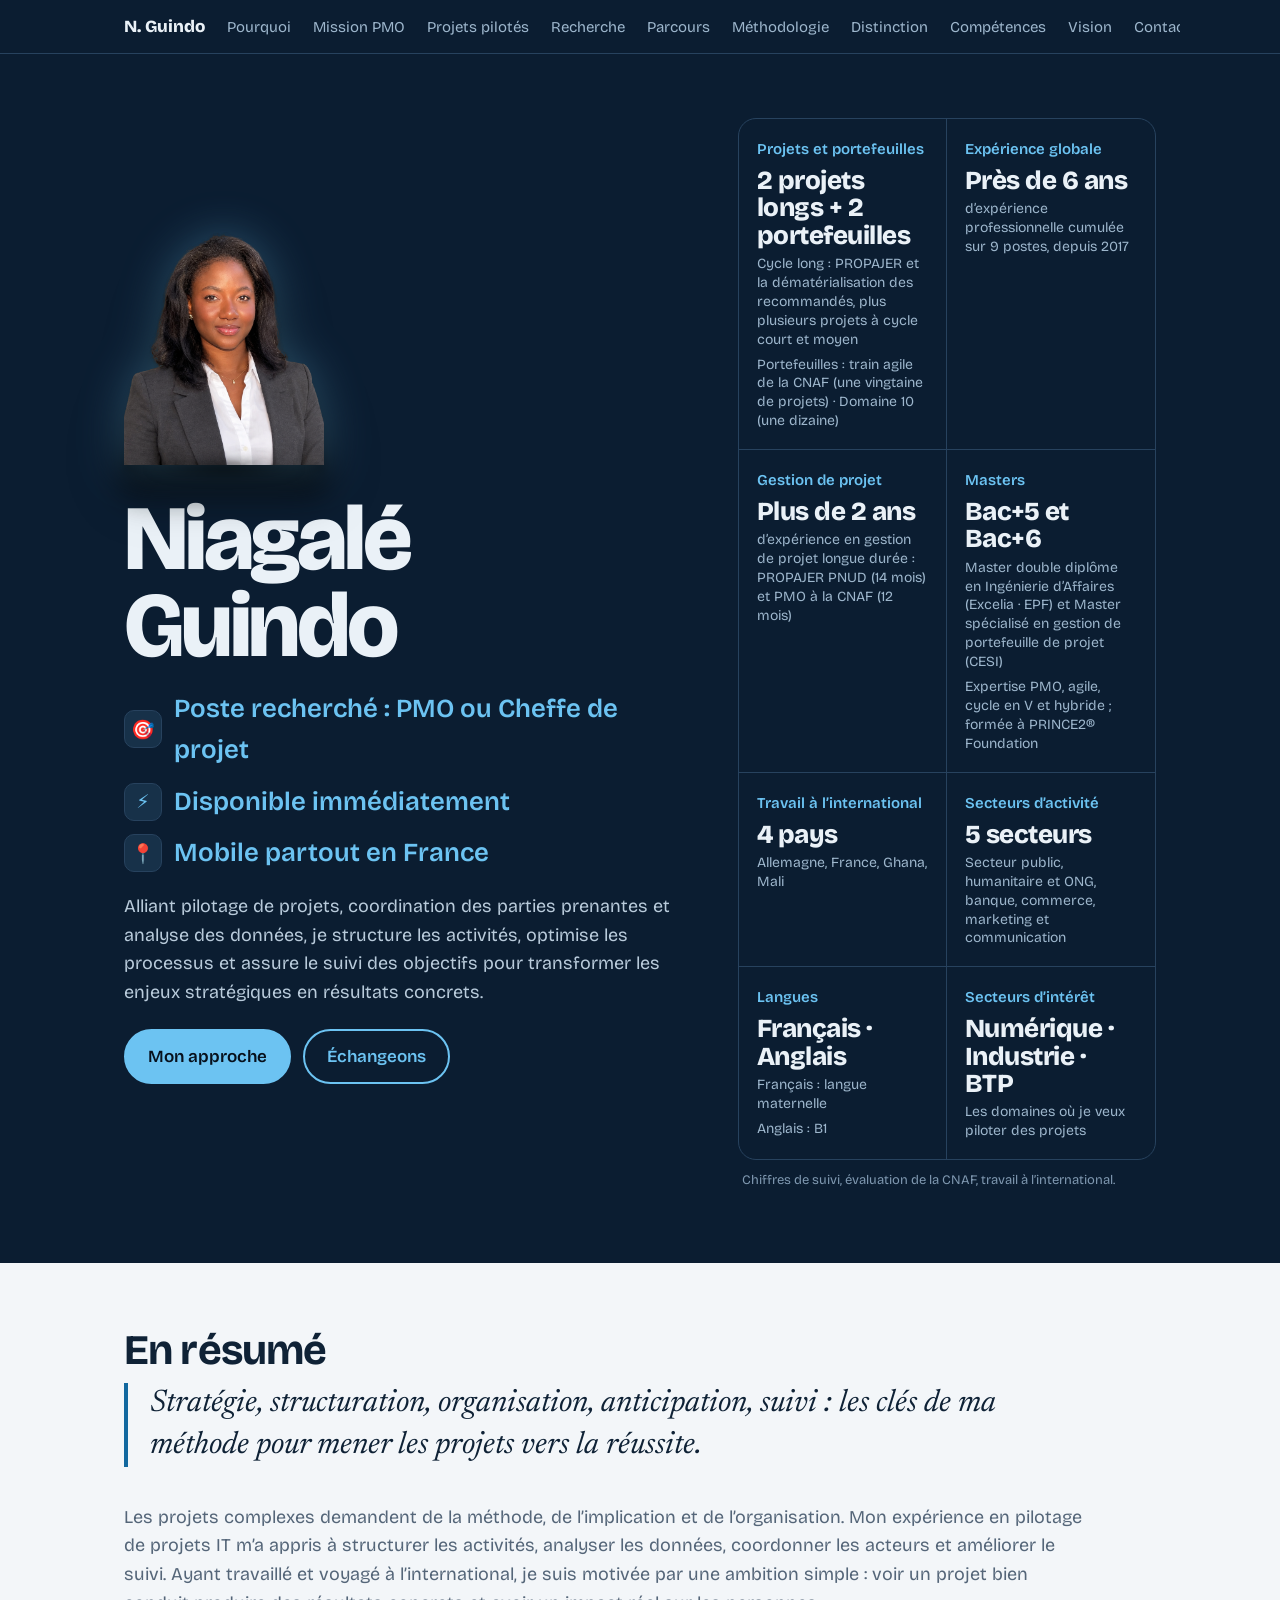
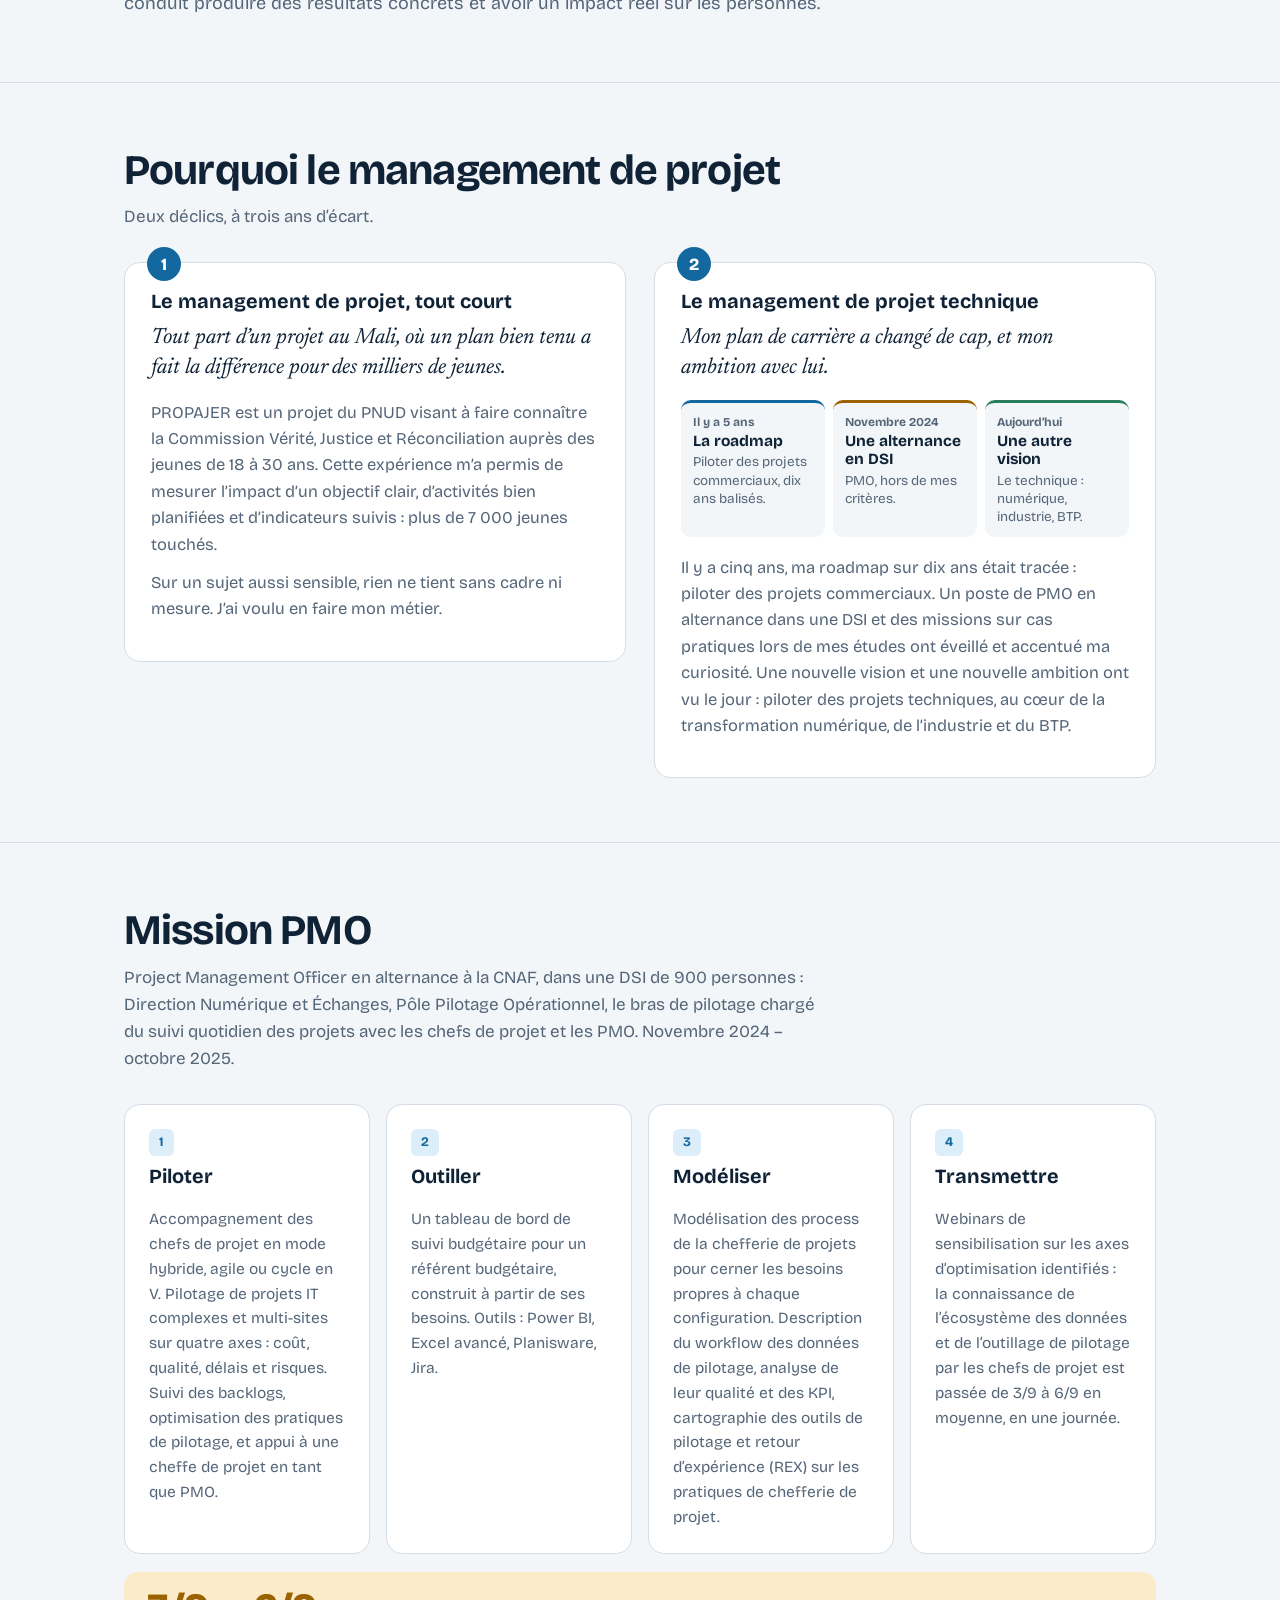
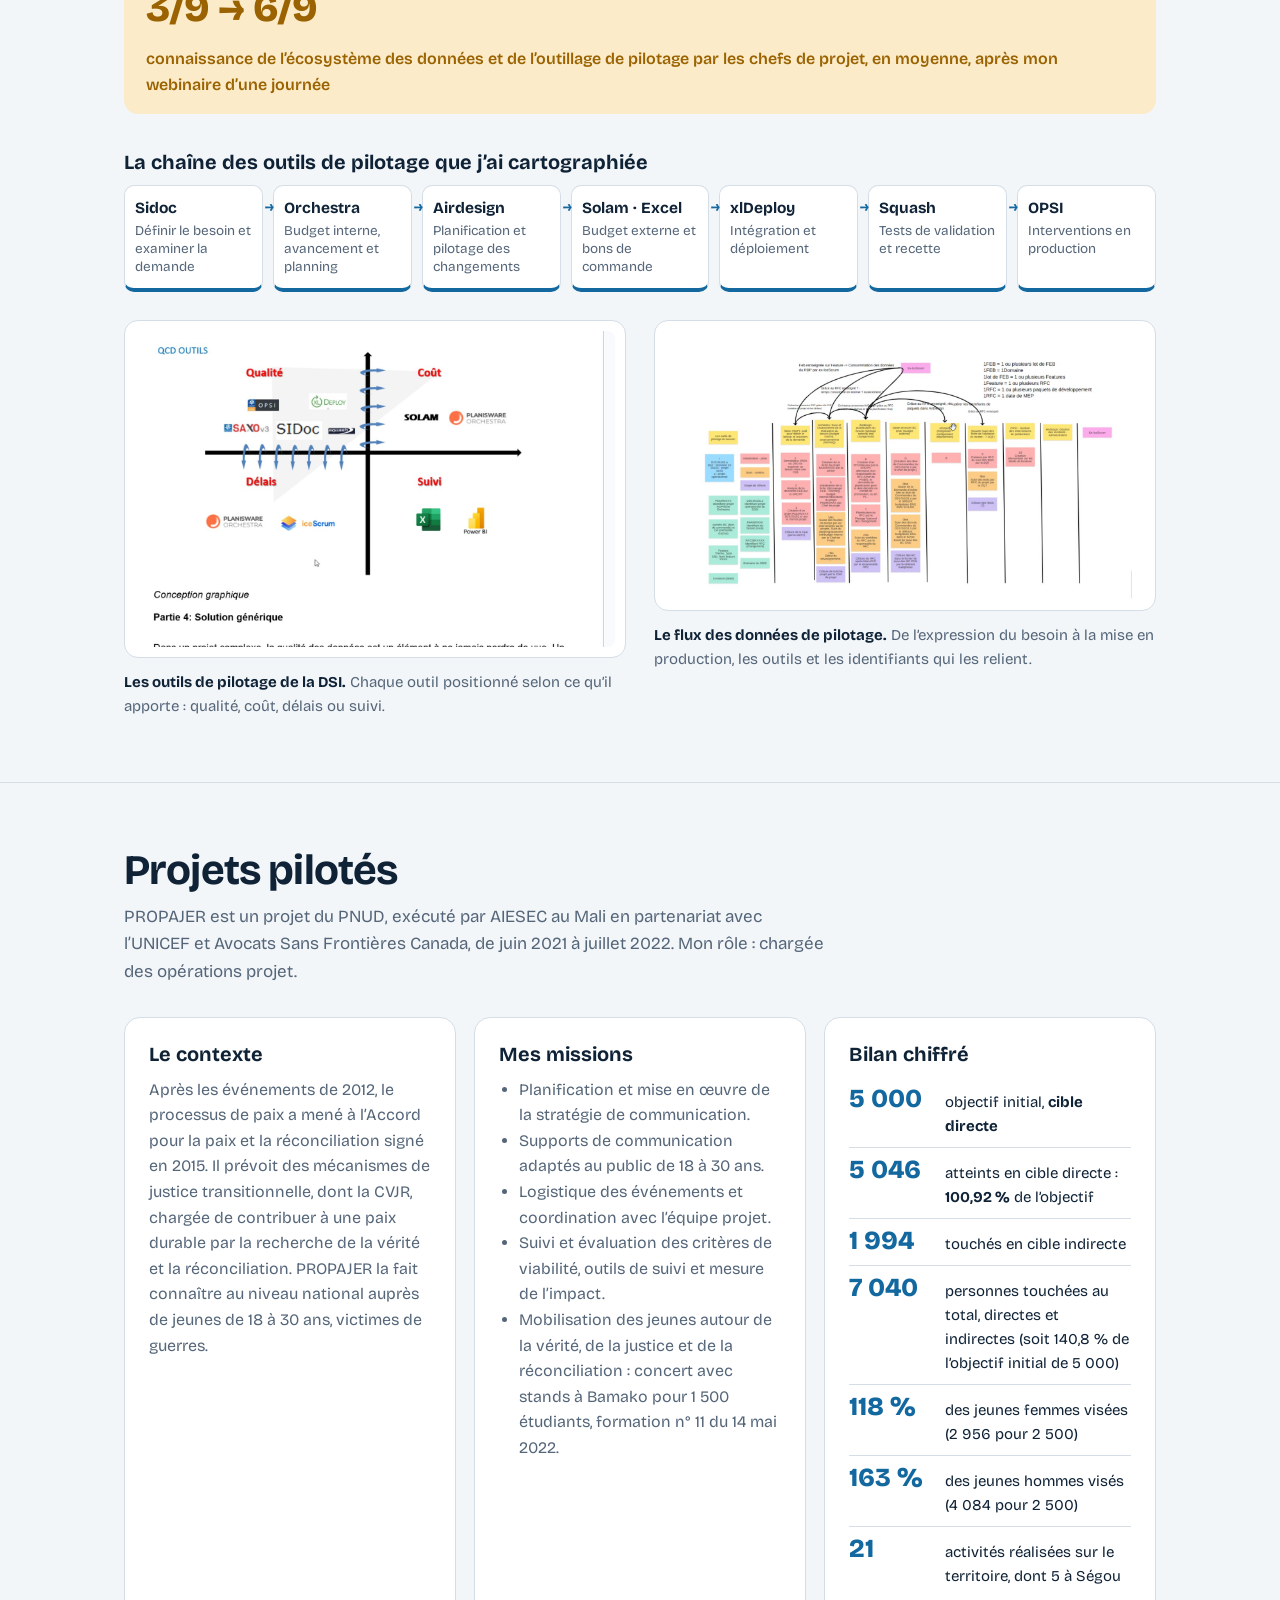
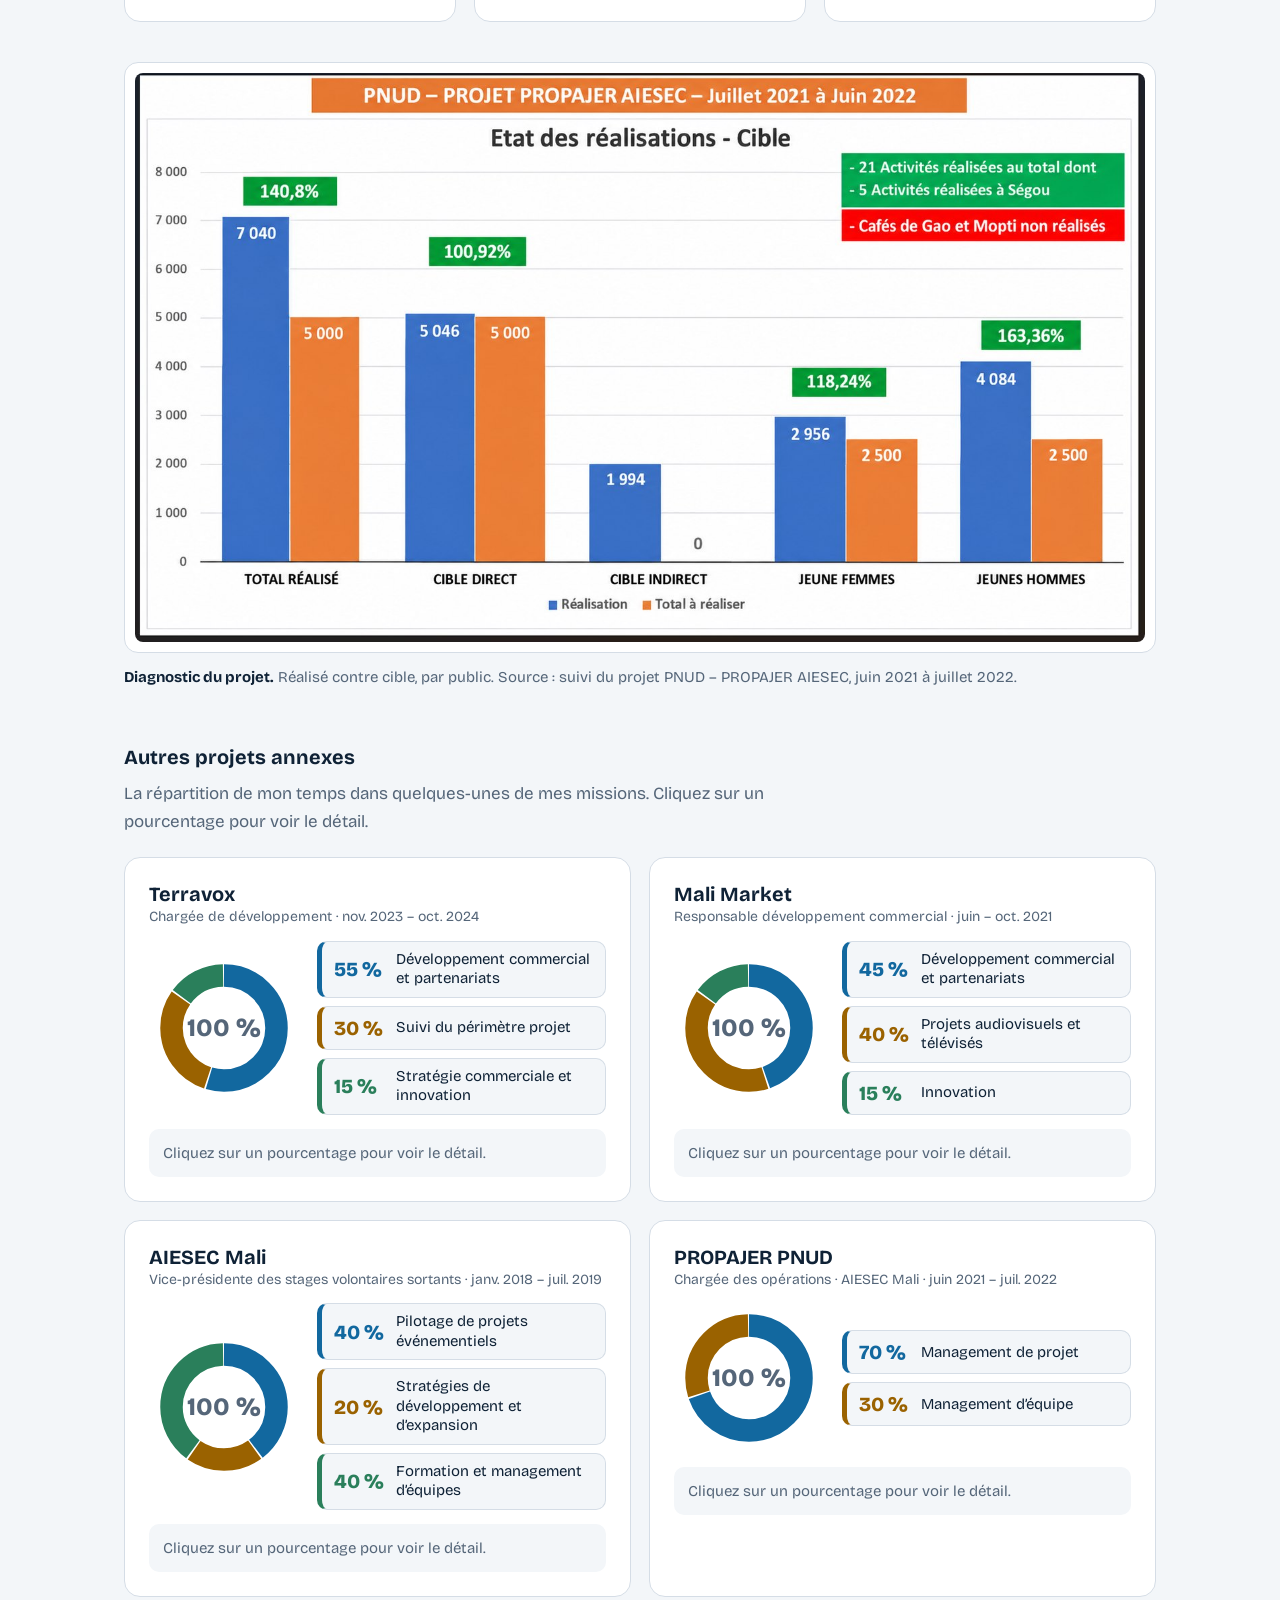
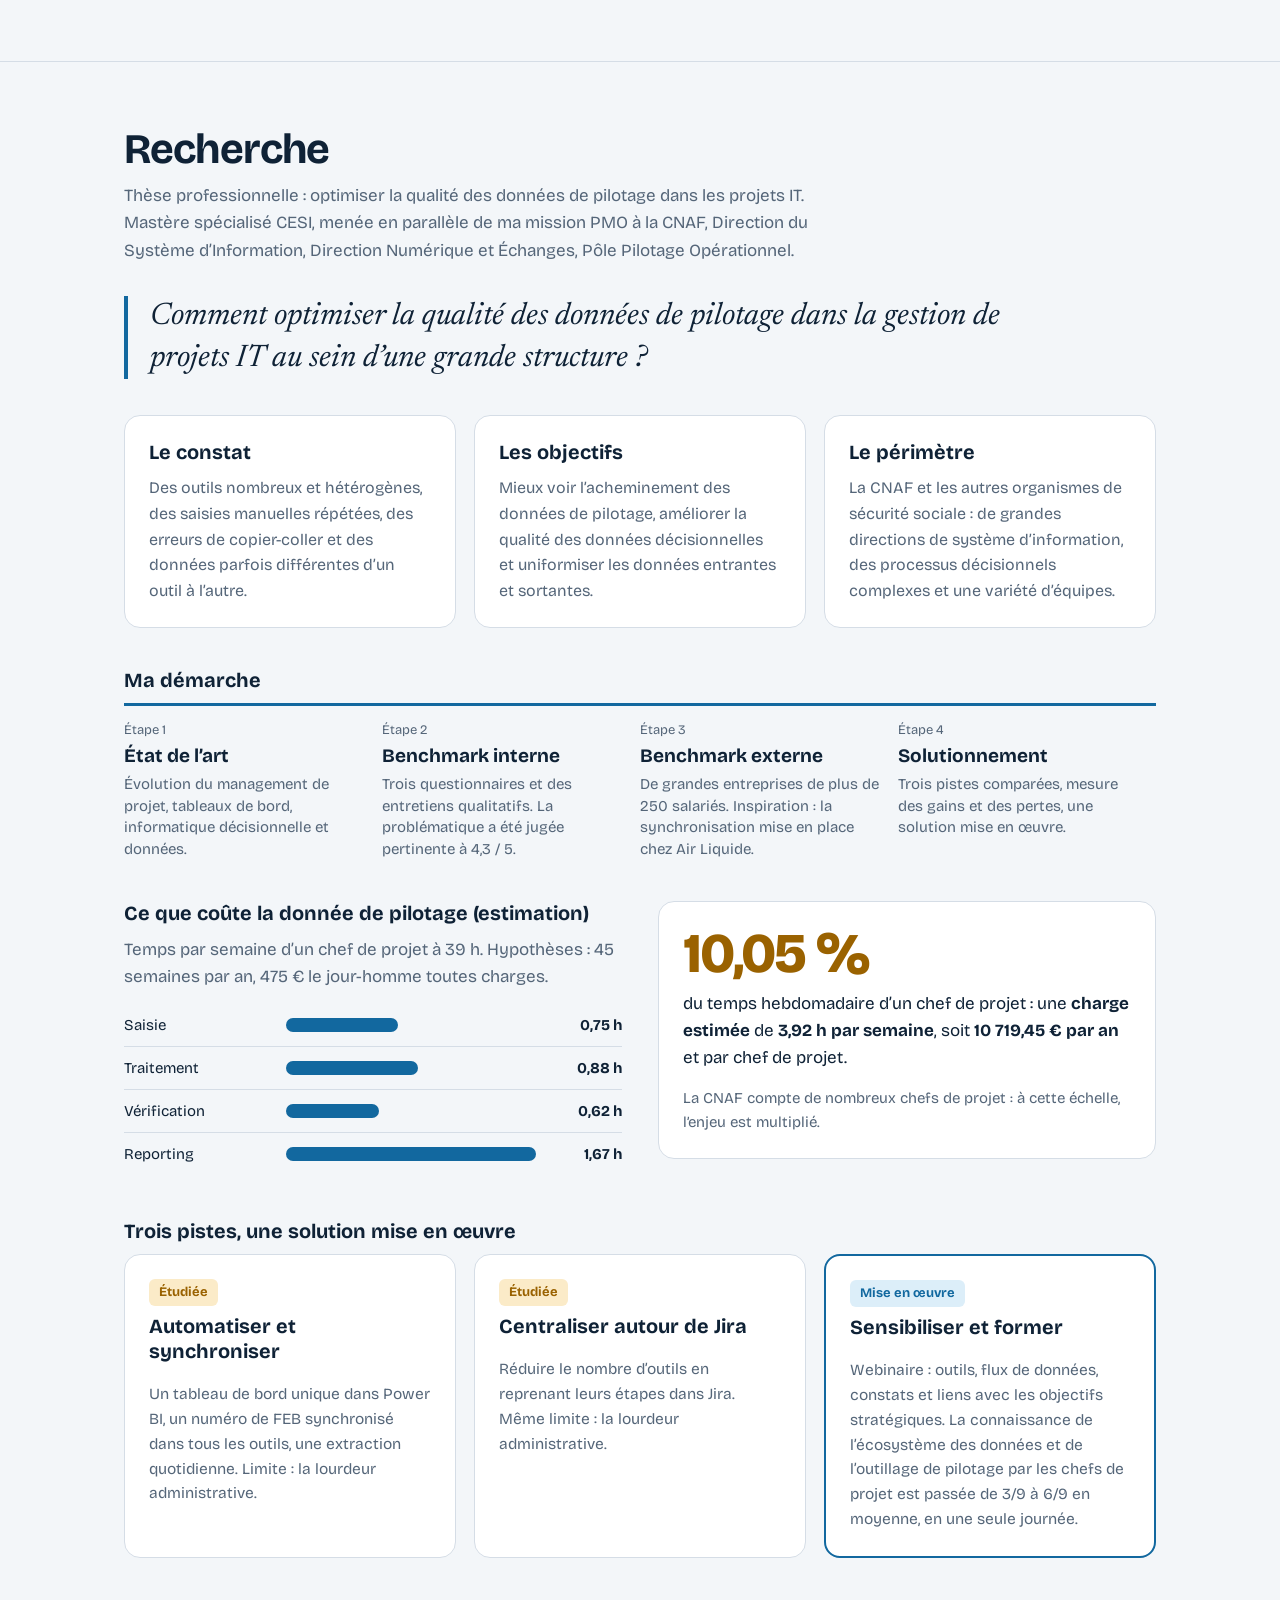
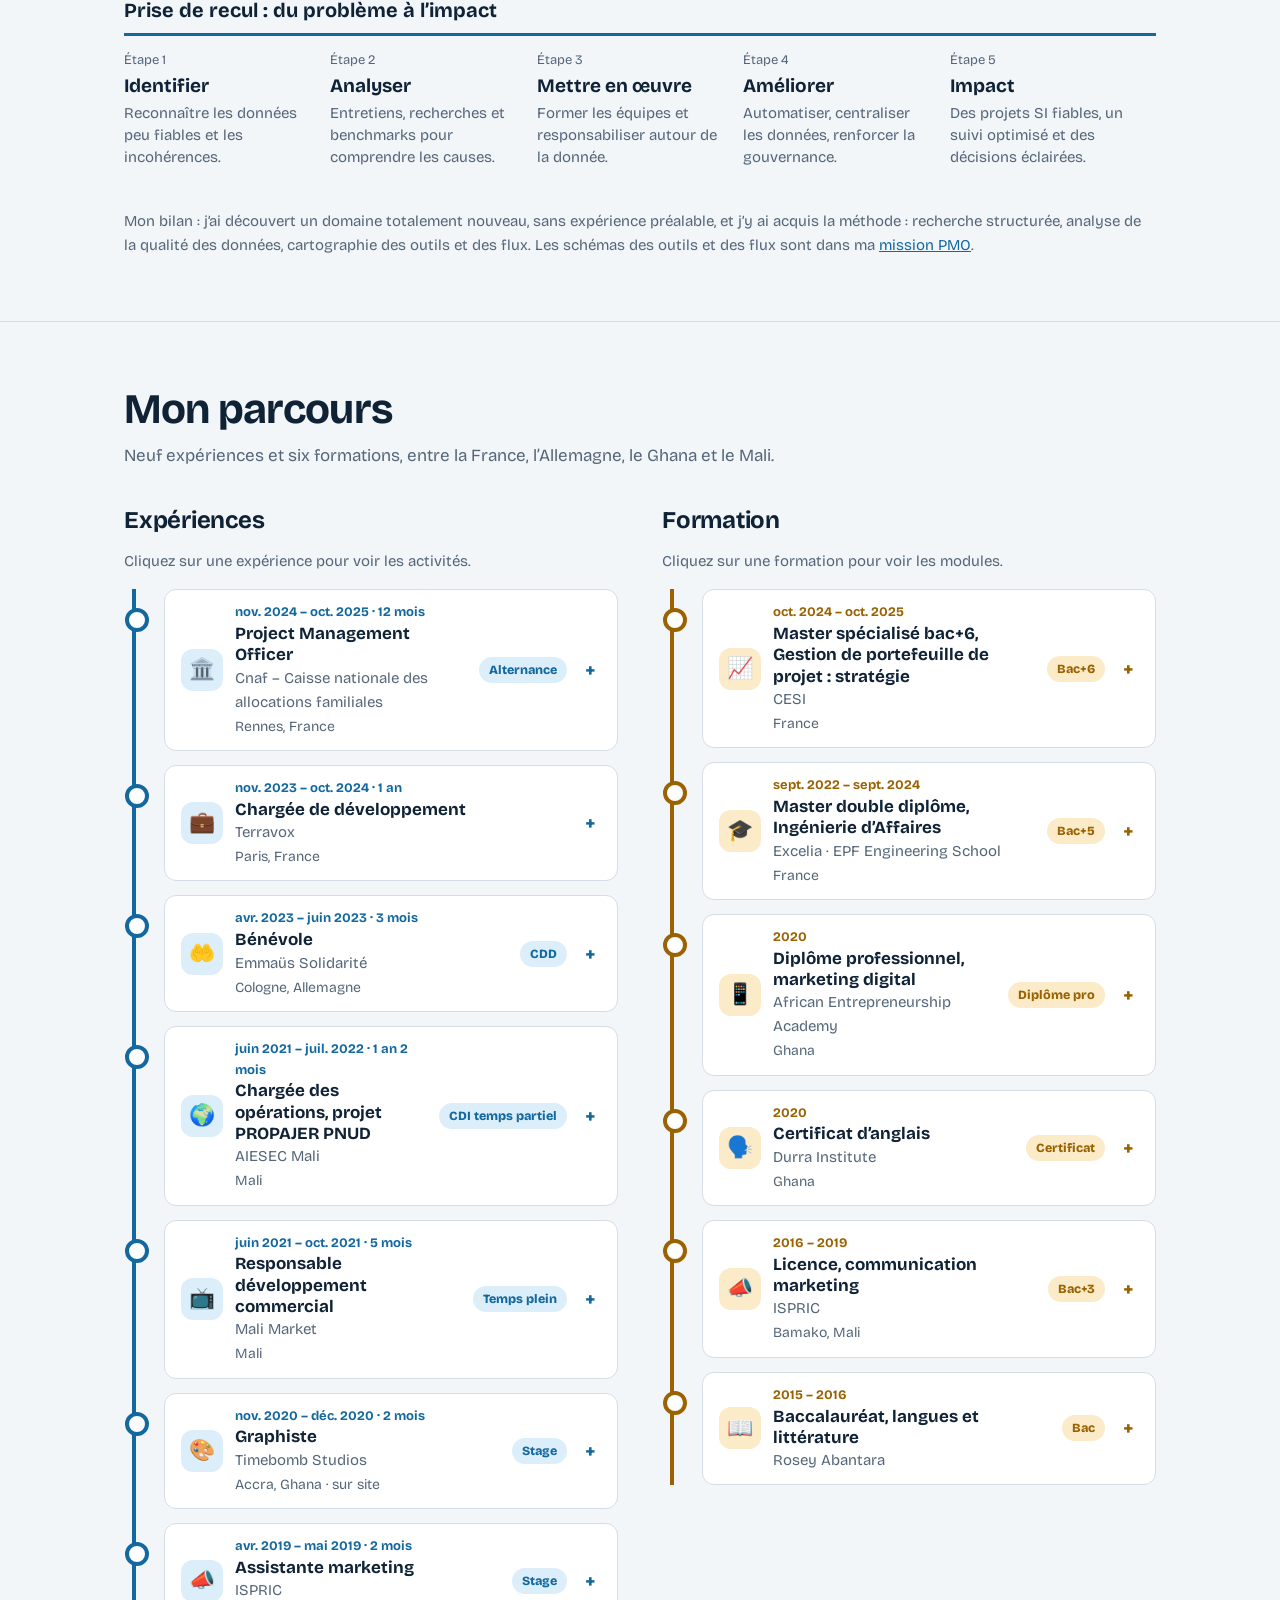
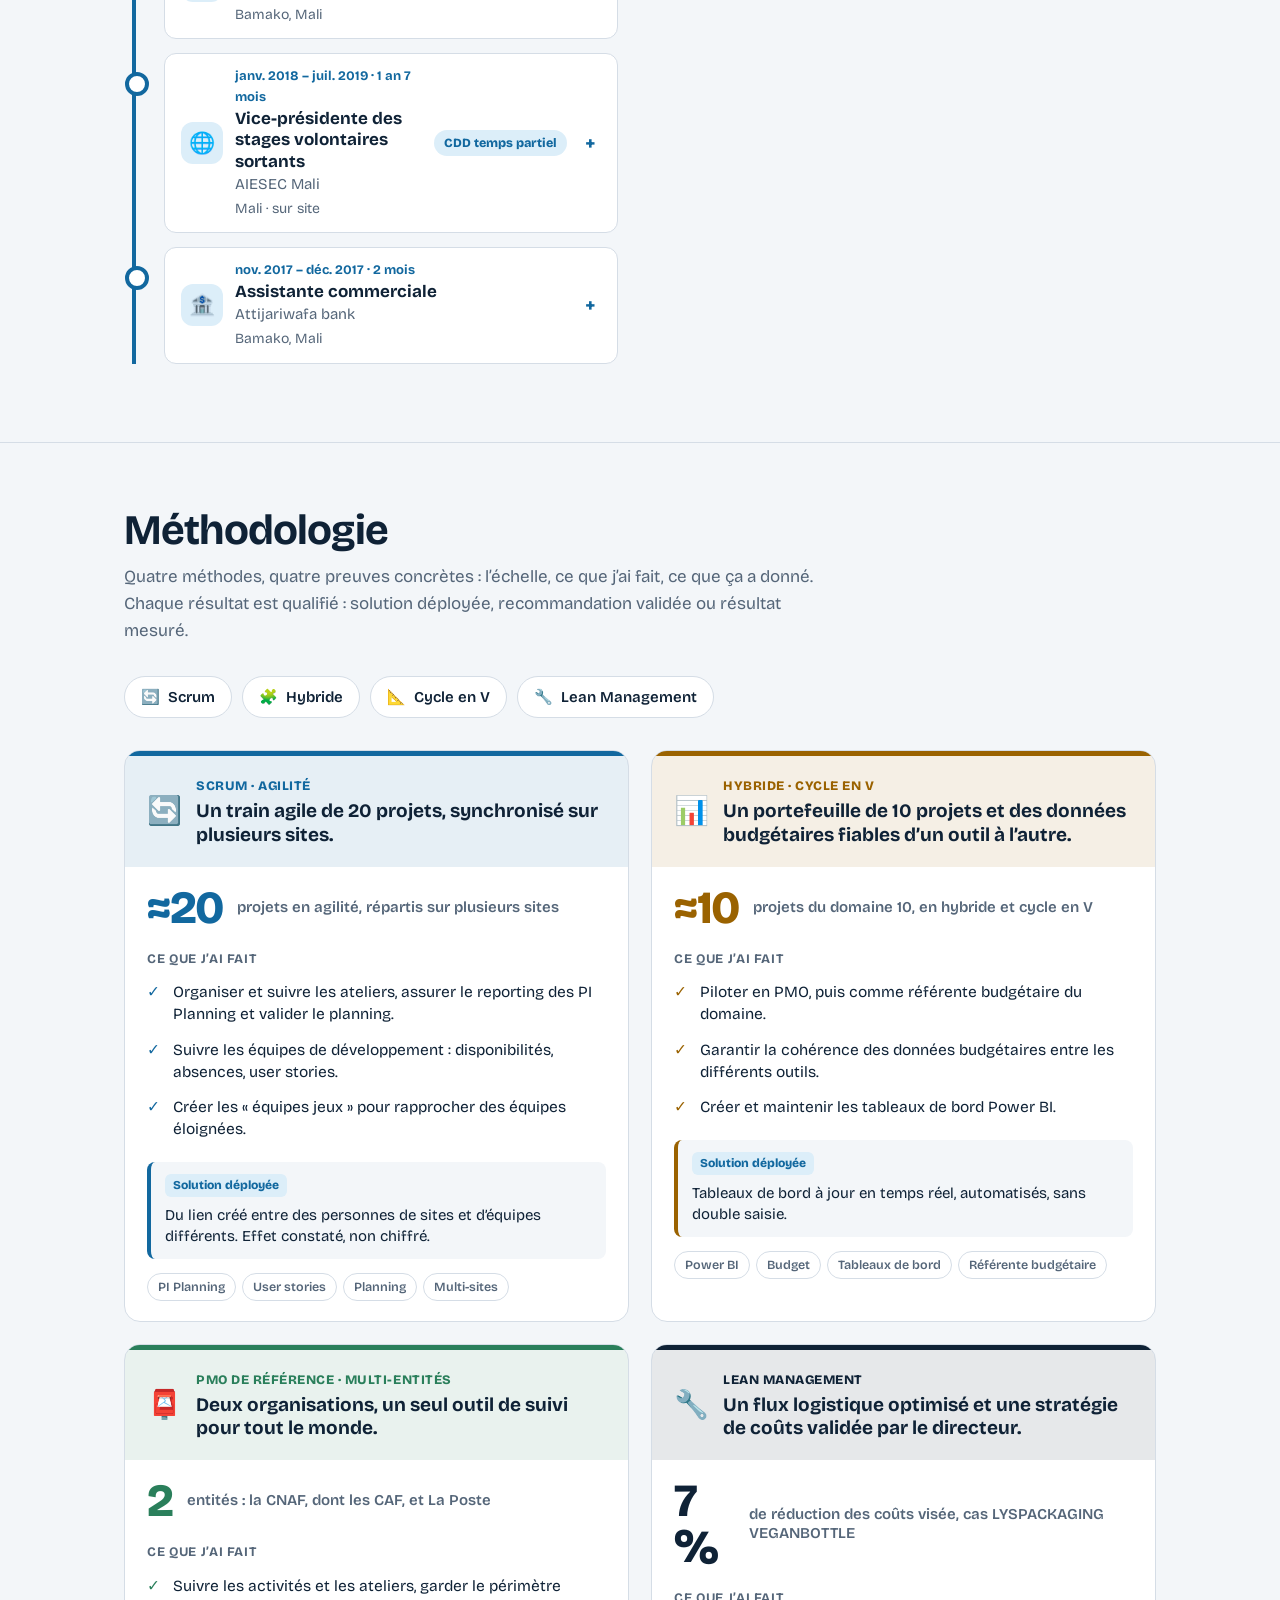
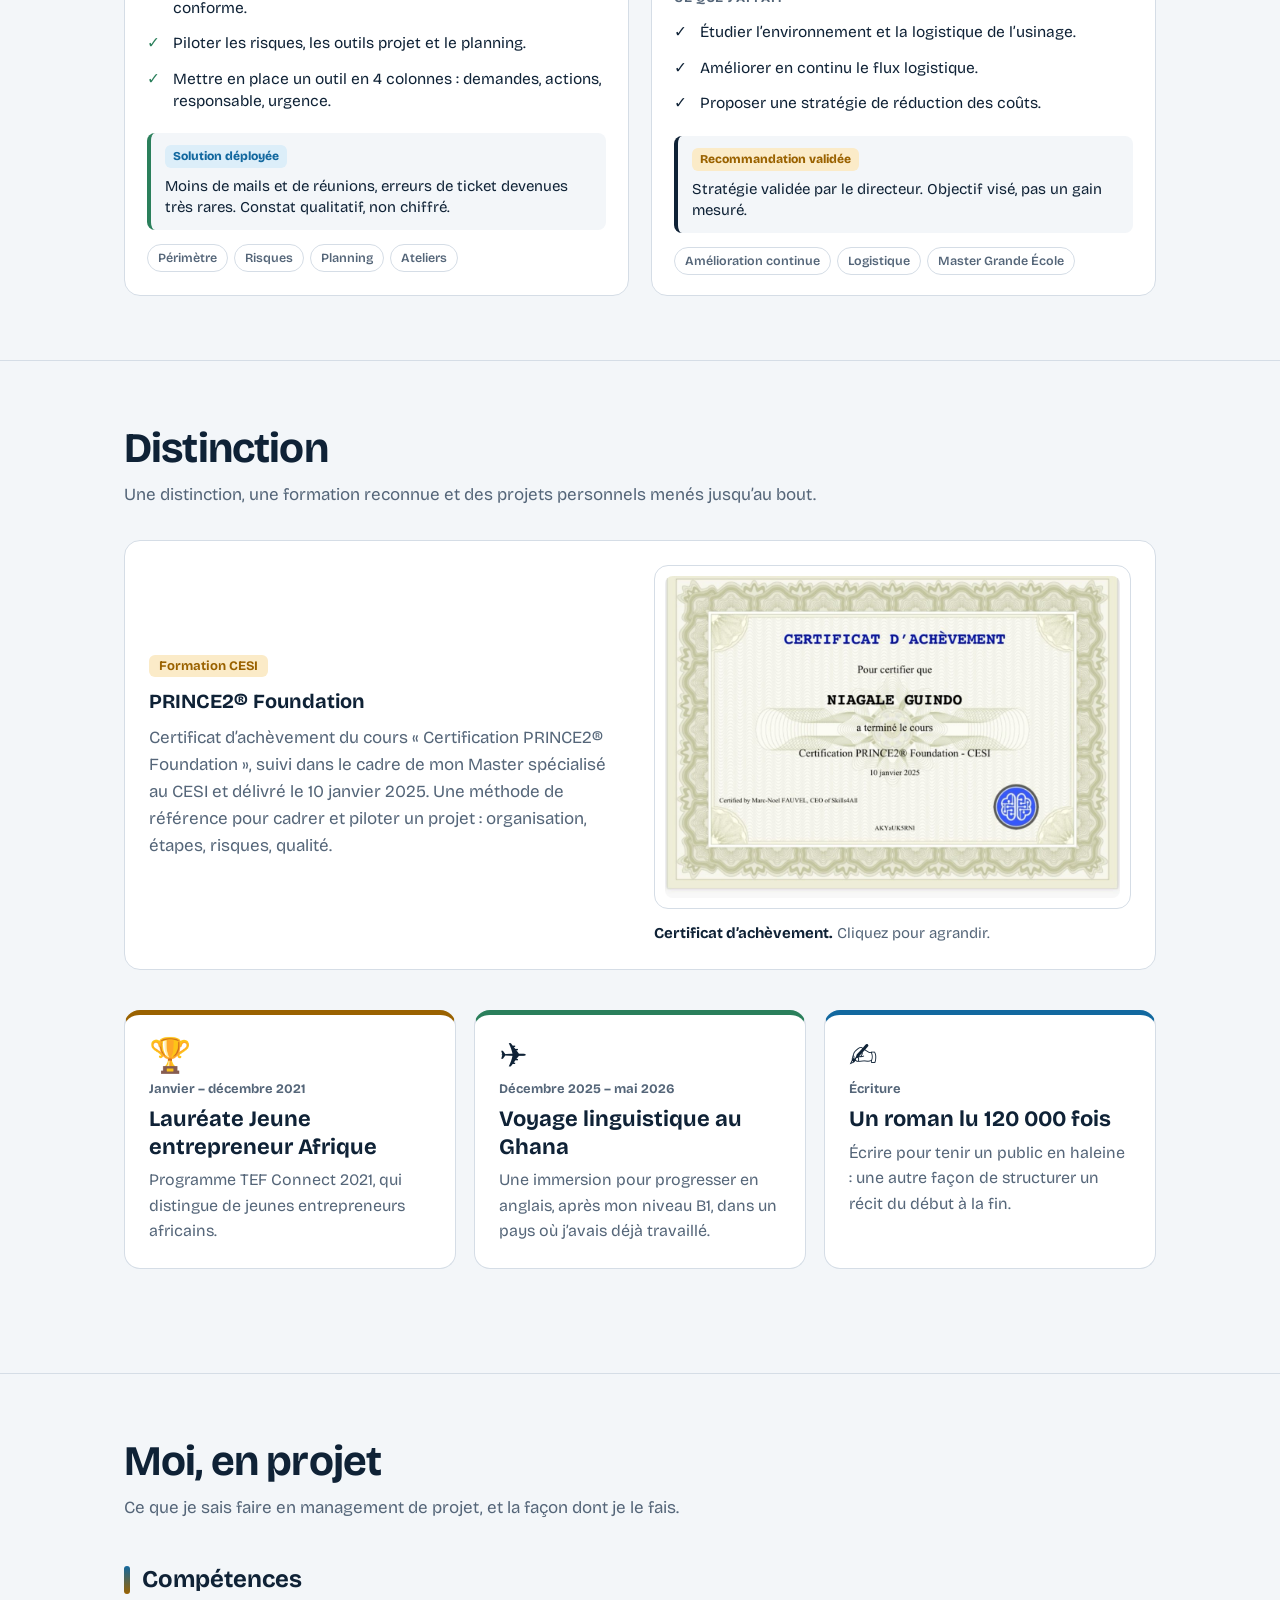
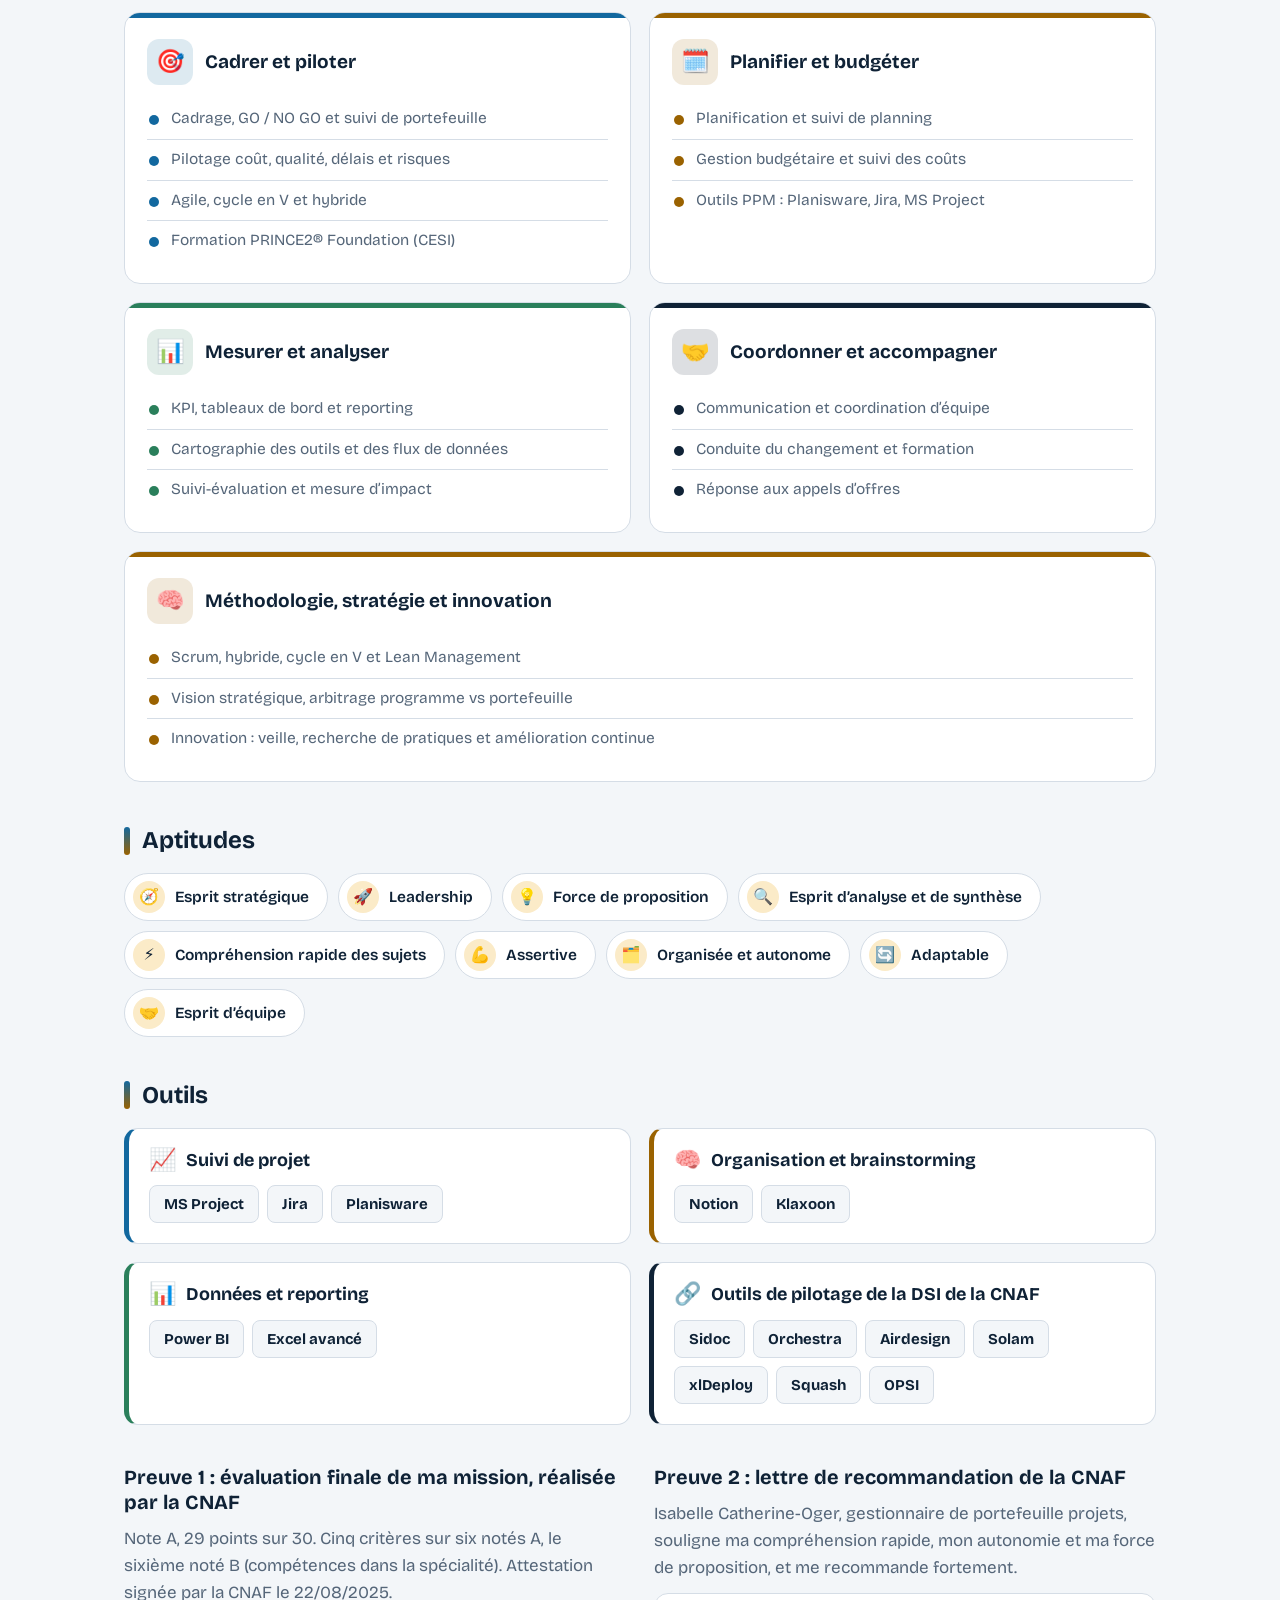
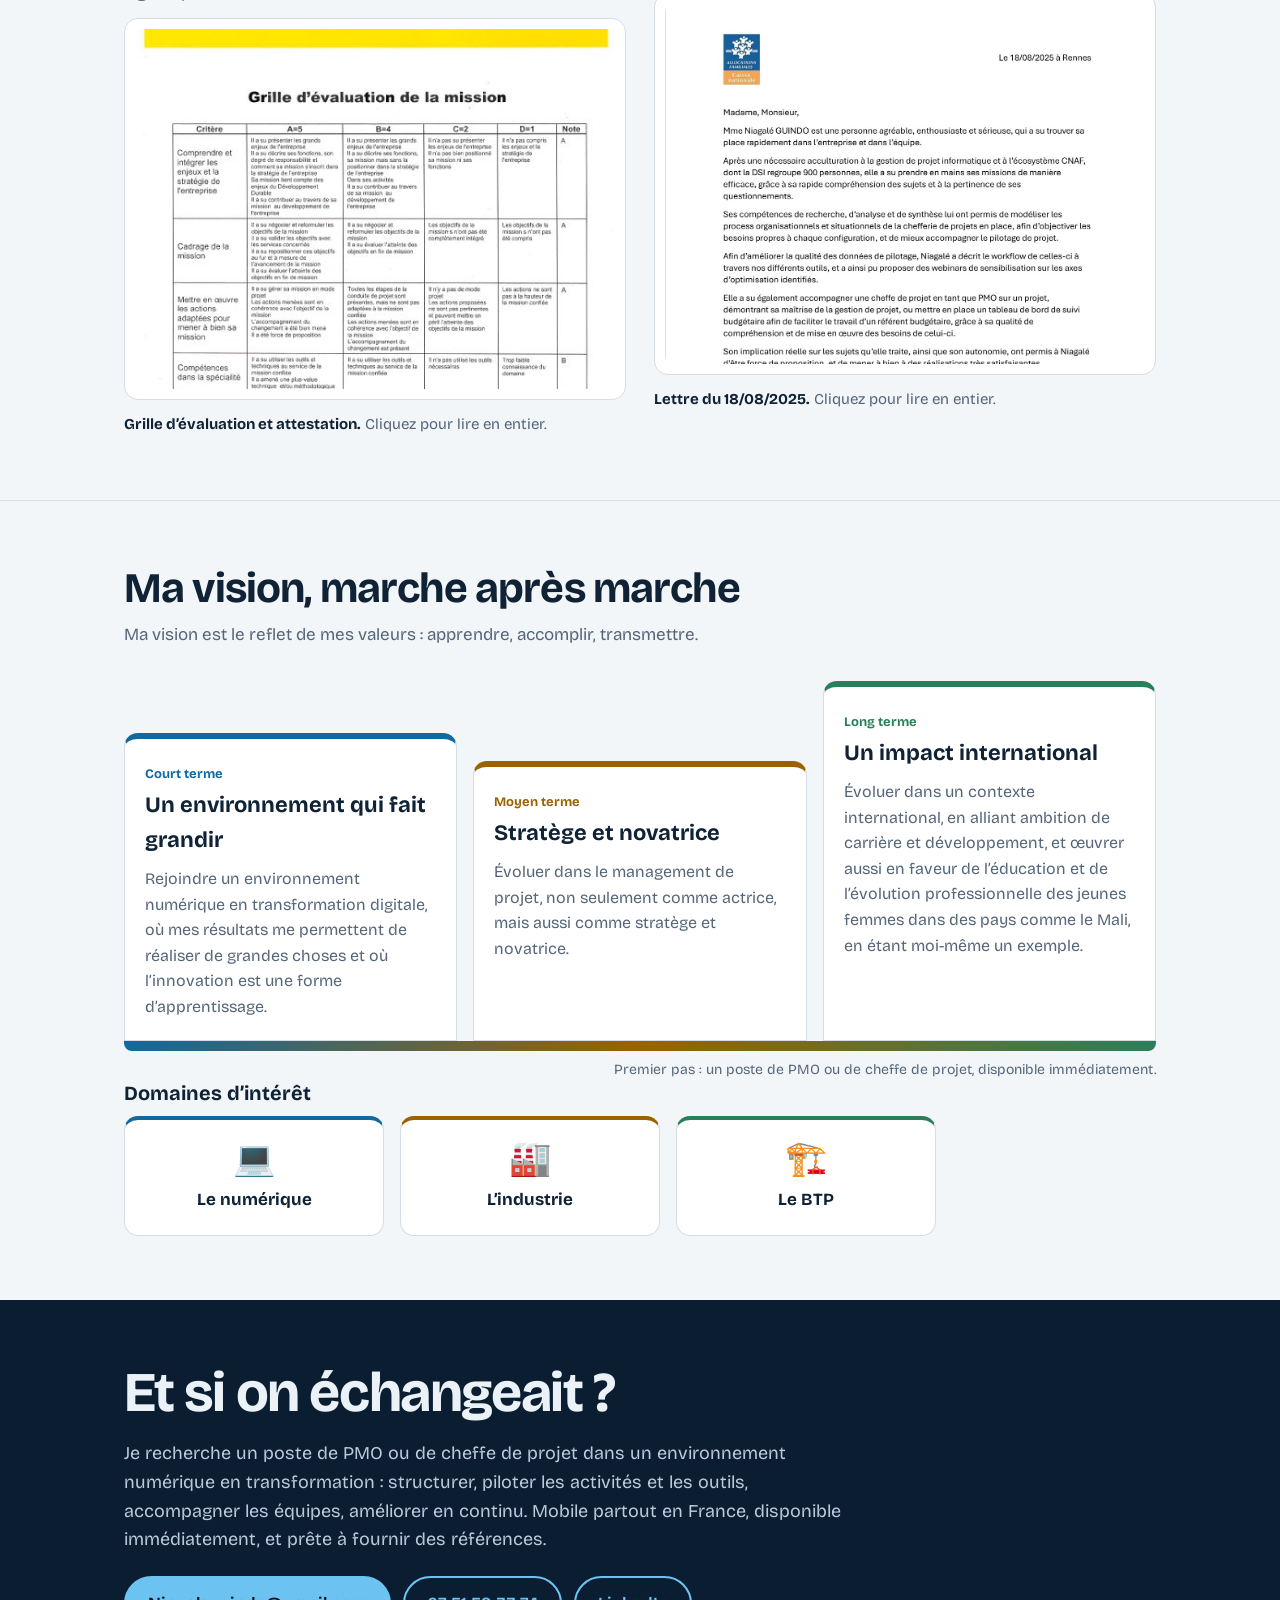
==== index.html @ 699a721b "Add files via upload" ====
<!DOCTYPE html>
<html lang="fr">
<head>
<meta charset="utf-8">
<meta name="viewport" content="width=device-width, initial-scale=1, viewport-fit=cover">
<title>Niagalé Guindo Portfolio</title>
<meta name="description" content="Portfolio de Niagalé Guindo, PMO et cheffe de projet : missions, projet PROPAJER PNUD, mission PMO à la CNAF, recherche, compétences et vision.">
<link rel="preconnect" href="https://fonts.googleapis.com">
<link href="https://fonts.googleapis.com/css2?family=Bricolage+Grotesque:opsz,wght@12..96,400;12..96,600;12..96,800&family=Newsreader:ital,opsz,wght@1,6..72,400&display=swap" rel="stylesheet">
<link rel="icon" href="data:image/svg+xml,%3Csvg xmlns=%27http://www.w3.org/2000/svg%27 viewBox=%270 0 100 100%27%3E%3Ctext y=%27.9em%27 font-size=%2790%27%3E📊%3C/text%3E%3C/svg%3E">
<link rel="stylesheet" href="style.css">
</head>
<body>
<nav><div class="wrap"><b>N. Guindo</b><a href="#pourquoi">Pourquoi</a><a href="#pmo">Mission PMO</a><a href="#propajer">Projets pilotés</a><a href="#these">Recherche</a><a href="#parcours">Parcours</a><a href="#methodologie">Méthodologie</a><a href="#distinction">Distinction</a><a href="#competences">Compétences</a><a href="#vision">Vision</a><a href="#contact">Contact</a></div></nav>

<header class="hero"><div class="wrap">
<div>
<div class="portrait"><img src="images/niagale-guindo.png" alt="Portrait de Niagalé Guindo" width="640" height="744"></div>
<h1>Niagalé Guindo</h1>
<p class="role"><span class="ri"><i aria-hidden="true">🎯</i>Poste recherché : PMO ou Cheffe de projet</span><span class="ri"><i aria-hidden="true">⚡</i>Disponible immédiatement</span><span class="ri"><i aria-hidden="true">📍</i>Mobile partout en France</span></p>
<p class="lead">Alliant pilotage de projets, coordination des parties prenantes et analyse des données, je structure les activités, optimise les processus et assure le suivi des objectifs pour transformer les enjeux stratégiques en résultats concrets.</p>
<div class="cta"><a class="btn p" href="#pourquoi">Mon approche</a><a class="btn s" href="#contact">Échangeons</a></div>
</div>
<div>
<div class="quad" role="group" aria-label="Chiffres clés et atouts">
<div><h3>Projets et portefeuilles</h3><b>2 projets longs + 2 portefeuilles</b><span>Cycle long : PROPAJER et la dématérialisation des recommandés, plus plusieurs projets à cycle court et moyen</span><span>Portefeuilles : train agile de la CNAF (une vingtaine de projets) · Domaine 10 (une dizaine)</span></div>
<div><h3>Expérience globale</h3><b>Près de 6 ans</b><span>d’expérience professionnelle cumulée sur 9 postes, depuis 2017</span></div>
<div><h3>Gestion de projet</h3><b>Plus de 2 ans</b><span>d’expérience en gestion de projet longue durée : PROPAJER PNUD (14 mois) et PMO à la CNAF (12 mois)</span></div>
<div><h3>Masters</h3><b>Bac+5 et Bac+6</b><span>Master double diplôme en Ingénierie d’Affaires (Excelia · EPF) et Master spécialisé en gestion de portefeuille de projet (CESI)</span><span>Expertise PMO, agile, cycle en V et hybride ; formée à PRINCE2® Foundation</span></div>
<div><h3>Travail à l’international</h3><b>4 pays</b><span>Allemagne, France, Ghana, Mali</span></div>
<div><h3>Secteurs d’activité</h3><b>5 secteurs</b><span>Secteur public, humanitaire et ONG, banque, commerce, marketing et communication</span></div>
<div><h3>Langues</h3><b>Français · Anglais</b><span>Français : langue maternelle</span><span>Anglais : B1</span></div>
<div><h3>Secteurs d’intérêt</h3><b>Numérique · Industrie · BTP</b><span>Les domaines où je veux piloter des projets</span></div>
</div>
<p class="cap">Chiffres de suivi, évaluation de la CNAF, travail à l’international.</p>
</div>
</div></header>

<section id="resume"><div class="wrap">
<h2 class="t">En résumé</h2>
<div class="sumgrid">
<div><p class="q">Stratégie, structuration, organisation, anticipation, suivi : les clés de ma méthode pour mener les projets vers la réussite.</p>
<p class="sum">Les projets complexes demandent de la méthode, de l’implication et de l’organisation. Mon expérience en pilotage de projets IT m’a appris à structurer les activités, analyser les données, coordonner les acteurs et améliorer le suivi. Ayant travaillé et voyagé à l’international, je suis motivée par une ambition simple : voir un projet bien conduit produire des résultats concrets et avoir un impact réel sur les personnes.</p></div>
</div>
</div></section>

<section id="pourquoi"><div class="wrap">
<h2 class="t">Pourquoi le management de projet</h2>
<p class="sub">Deux déclics, à trois ans d’écart.</p>
<div class="why2">
<article class="part"><span class="num">1</span><h3 class="s">Le management de projet, tout court</h3>
<p class="q2">Tout part d’un projet au Mali, où un plan bien tenu a fait la différence pour des milliers de jeunes.</p>
<p>PROPAJER est un projet du PNUD visant à faire connaître la Commission Vérité, Justice et Réconciliation auprès des jeunes de 18 à 30 ans. Cette expérience m’a permis de mesurer l’impact d’un objectif clair, d’activités bien planifiées et d’indicateurs suivis : plus de 7 000 jeunes touchés.</p><p>Sur un sujet aussi sensible, rien ne tient sans cadre ni mesure. J’ai voulu en faire mon métier.</p></article>
<article class="part"><span class="num">2</span><h3 class="s">Le management de projet technique</h3>
<p class="q2">Mon plan de carrière a changé de cap, et mon ambition avec lui.</p>
<div class="road"><div><small>Il y a 5 ans</small><b>La roadmap</b><span>Piloter des projets commerciaux, dix ans balisés.</span></div><div><small>Novembre 2024</small><b>Une alternance en DSI</b><span>PMO, hors de mes critères.</span></div><div><small>Aujourd’hui</small><b>Une autre vision</b><span>Le technique : numérique, industrie, BTP.</span></div></div>
<p>Il y a cinq ans, ma roadmap sur dix ans était tracée : piloter des projets commerciaux. Un poste de PMO en alternance dans une DSI et des missions sur cas pratiques lors de mes études ont éveillé et accentué ma curiosité. Une nouvelle vision et une nouvelle ambition ont vu le jour : piloter des projets techniques, au cœur de la transformation numérique, de l’industrie et du BTP.</p></article>
</div>
</div></section>
<section id="pmo"><div class="wrap">
<h2 class="t">Mission PMO</h2>
<p class="sub">Project Management Officer en alternance à la CNAF, dans une DSI de 900 personnes : Direction Numérique et Échanges, Pôle Pilotage Opérationnel, le bras de pilotage chargé du suivi quotidien des projets avec les chefs de projet et les PMO. Novembre 2024 – octobre 2025.</p>
<div class="pmo">
<div class="card"><span class="tag">1</span><h3 class="s">Piloter</h3><p>Accompagnement des chefs de projet en mode hybride, agile ou cycle en V. Pilotage de projets IT complexes et multi-sites sur quatre axes : coût, qualité, délais et risques. Suivi des backlogs, optimisation des pratiques de pilotage, et appui à une cheffe de projet en tant que PMO.</p></div>
<div class="card"><span class="tag">2</span><h3 class="s">Outiller</h3><p>Un tableau de bord de suivi budgétaire pour un référent budgétaire, construit à partir de ses besoins. Outils : Power BI, Excel avancé, Planisware, Jira.</p></div>
<div class="card"><span class="tag">3</span><h3 class="s">Modéliser</h3><p>Modélisation des process de la chefferie de projets pour cerner les besoins propres à chaque configuration. Description du workflow des données de pilotage, analyse de leur qualité et des KPI, cartographie des outils de pilotage et retour d’expérience (REX) sur les pratiques de chefferie de projet.</p></div>
<div class="card"><span class="tag">4</span><h3 class="s">Transmettre</h3><p>Webinars de sensibilisation sur les axes d’optimisation identifiés : la connaissance de l’écosystème des données et de l’outillage de pilotage par les chefs de projet est passée de 3/9 à 6/9 en moyenne, en une journée.</p></div>
</div>
<div class="resbar"><b>3/9 → 6/9</b><span>connaissance de l’écosystème des données et de l’outillage de pilotage par les chefs de projet, en moyenne, après mon webinaire d’une journée</span></div>
<h3 class="s" style="margin-top:36px">La chaîne des outils de pilotage que j’ai cartographiée</h3>
<ol class="chain">
<li><b>Sidoc</b><span>Définir le besoin et examiner la demande</span></li>
<li><b>Orchestra</b><span>Budget interne, avancement et planning</span></li>
<li><b>Airdesign</b><span>Planification et pilotage des changements</span></li>
<li><b>Solam · Excel</b><span>Budget externe et bons de commande</span></li>
<li><b>xlDeploy</b><span>Intégration et déploiement</span></li>
<li><b>Squash</b><span>Tests de validation et recette</span></li>
<li><b>OPSI</b><span>Interventions en production</span></li>
</ol>
<div class="gal" style="margin-top:28px">
<figure class=""><button class="shot " data-zoom aria-label="Agrandir : outils de pilotage"><img src="images/outils-pilotage-dsi-cnaf.jpg" alt="Cartographie des outils de pilotage de la DSI de la CNAF selon Qualité, Coût, Délais et Suivi" loading="lazy"></button><figcaption><b>Les outils de pilotage de la DSI.</b> Chaque outil positionné selon ce qu’il apporte : qualité, coût, délais ou suivi.</figcaption></figure>
<figure class=""><button class="shot " data-zoom aria-label="Agrandir : flux des données"><img src="images/flux-donnees-cnaf.jpg" alt="Schéma du flux des données de pilotage entre les outils de la CNAF" loading="lazy"></button><figcaption><b>Le flux des données de pilotage.</b> De l’expression du besoin à la mise en production, les outils et les identifiants qui les relient.</figcaption></figure>
</div>
</div></section>
<section id="propajer"><div class="wrap">
<h2 class="t">Projets pilotés</h2>
<p class="sub">PROPAJER est un projet du PNUD, exécuté par AIESEC au Mali en partenariat avec l’UNICEF et Avocats Sans Frontières Canada, de juin 2021 à juillet 2022. Mon rôle : chargée des opérations projet.</p>
<div class="three">
<div class="card"><h3 class="s">Le contexte</h3><p>Après les événements de 2012, le processus de paix a mené à l’Accord pour la paix et la réconciliation signé en 2015. Il prévoit des mécanismes de justice transitionnelle, dont la CVJR, chargée de contribuer à une paix durable par la recherche de la vérité et la réconciliation. PROPAJER la fait connaître au niveau national auprès de jeunes de 18 à 30 ans, victimes de guerres.</p></div>
<div class="card"><h3 class="s">Mes missions</h3><ul style="margin:0;padding-left:20px;color:var(--mute);font-size:16px"><li>Planification et mise en œuvre de la stratégie de communication.</li><li>Supports de communication adaptés au public de 18 à 30 ans.</li><li>Logistique des événements et coordination avec l’équipe projet.</li><li>Suivi et évaluation des critères de viabilité, outils de suivi et mesure de l’impact.</li><li>Mobilisation des jeunes autour de la vérité, de la justice et de la réconciliation : concert avec stands à Bamako pour 1 500 étudiants, formation n° 11 du 14 mai 2022.</li></ul></div>
<div class="card"><h3 class="s">Bilan chiffré</h3>
<div class="row2"><b>5 000</b><span>objectif initial, <b>cible directe</b></span></div>
<div class="row2"><b>5 046</b><span>atteints en cible directe : <b>100,92 %</b> de l’objectif</span></div>
<div class="row2"><b>1 994</b><span>touchés en cible indirecte</span></div>
<div class="row2"><b>7 040</b><span>personnes touchées au total, directes et indirectes (soit 140,8 % de l’objectif initial de 5 000)</span></div>
<div class="row2"><b>118 %</b><span>des jeunes femmes visées (2 956 pour 2 500)</span></div>
<div class="row2"><b>163 %</b><span>des jeunes hommes visés (4 084 pour 2 500)</span></div>
<div class="row2"><b>21</b><span>activités réalisées sur le territoire, dont 5 à Ségou</span></div>
</div>
</div>
<figure class=""><button class="shot " data-zoom aria-label="Agrandir : diagnostic PROPAJER"><img src="images/propajer-diagnostic-pnud.jpg" alt="État des réalisations du projet PROPAJER par rapport à la cible" loading="lazy"></button><figcaption><b>Diagnostic du projet.</b> Réalisé contre cible, par public. Source : suivi du projet PNUD – PROPAJER AIESEC, juin 2021 à juillet 2022.</figcaption></figure>
<div class="annex"><h3 class="s">Autres projets annexes</h3><p class="sub" style="margin-bottom:22px">La répartition de mon temps dans quelques-unes de mes missions. Cliquez sur un pourcentage pour voir le détail.</p><div class="dnall"><article class="card dn"><div><h4>Terravox</h4><small>Chargée de développement · nov. 2023 – oct. 2024</small></div><div class="dnb"><div class="dnw"><svg viewBox="0 0 120 120" role="img" aria-label="Répartition des missions chez Terravox : 55 % Développement commercial et partenariats, 30 % Suivi du périmètre projet, 15 % Stratégie commerciale et innovation"><g transform="rotate(-90 60 60)"><circle class="seg s1" cx="60" cy="60" r="42" stroke-dasharray="143.94 119.95" stroke-dashoffset="0.00"/><circle class="seg s2" cx="60" cy="60" r="42" stroke-dasharray="77.97 185.93" stroke-dashoffset="-145.14"/><circle class="seg s3" cx="60" cy="60" r="42" stroke-dasharray="38.38 225.51" stroke-dashoffset="-224.31"/></g><text class="dc" x="60" y="60" text-anchor="middle" dominant-baseline="central">100 %</text></svg></div><ul class="dnl"><li><button type="button" class="pb s1" aria-pressed="false" data-p="55" data-t="Développement commercial et partenariats" data-d="Développement commercial et partenariats, veille, relations commerciales et satisfaction client."><b>55 %</b><span>Développement commercial et partenariats</span></button></li><li><button type="button" class="pb s2" aria-pressed="false" data-p="30" data-t="Suivi du périmètre projet" data-d="Suivi de tout ce qui relevait du périmètre projet : phase d’exécution, rapports d’exécution et conformité aux normes."><b>30 %</b><span>Suivi du périmètre projet</span></button></li><li><button type="button" class="pb s3" aria-pressed="false" data-p="15" data-t="Stratégie commerciale et innovation" data-d="Stratégie commerciale, recherche de pratiques et innovation."><b>15 %</b><span>Stratégie commerciale et innovation</span></button></li></ul></div><div class="dnd" aria-live="polite"><p>Cliquez sur un pourcentage pour voir le détail.</p></div></article><article class="card dn"><div><h4>Mali Market</h4><small>Responsable développement commercial · juin – oct. 2021</small></div><div class="dnb"><div class="dnw"><svg viewBox="0 0 120 120" role="img" aria-label="Répartition des missions chez Mali Market : 45 % Développement commercial et partenariats, 40 % Projets audiovisuels et télévisés, 15 % Innovation"><g transform="rotate(-90 60 60)"><circle class="seg s1" cx="60" cy="60" r="42" stroke-dasharray="117.55 146.34" stroke-dashoffset="0.00"/><circle class="seg s2" cx="60" cy="60" r="42" stroke-dasharray="104.36 159.54" stroke-dashoffset="-118.75"/><circle class="seg s3" cx="60" cy="60" r="42" stroke-dasharray="38.38 225.51" stroke-dashoffset="-224.31"/></g><text class="dc" x="60" y="60" text-anchor="middle" dominant-baseline="central">100 %</text></svg></div><ul class="dnl"><li><button type="button" class="pb s1" aria-pressed="false" data-p="45" data-t="Développement commercial et partenariats" data-d="Développement commercial, recherche de partenaires, suivi des collaborations et relation partenariale."><b>45 %</b><span>Développement commercial et partenariats</span></button></li><li><button type="button" class="pb s2" aria-pressed="false" data-p="40" data-t="Projets audiovisuels et télévisés" data-d="Cadrage des projets, conformité et pilotage opérationnel de projets audiovisuels et télévisés."><b>40 %</b><span>Projets audiovisuels et télévisés</span></button></li><li><button type="button" class="pb s3" aria-pressed="false" data-p="15" data-t="Innovation" data-d="Part de mon temps consacrée à l’innovation."><b>15 %</b><span>Innovation</span></button></li></ul></div><div class="dnd" aria-live="polite"><p>Cliquez sur un pourcentage pour voir le détail.</p></div></article><article class="card dn"><div><h4>AIESEC Mali</h4><small>Vice-présidente des stages volontaires sortants · janv. 2018 – juil. 2019</small></div><div class="dnb"><div class="dnw"><svg viewBox="0 0 120 120" role="img" aria-label="Répartition des missions chez AIESEC Mali : 40 % Pilotage de projets événementiels, 20 % Stratégies de développement et d’expansion, 40 % Formation et management d’équipes"><g transform="rotate(-90 60 60)"><circle class="seg s1" cx="60" cy="60" r="42" stroke-dasharray="104.36 159.54" stroke-dashoffset="0.00"/><circle class="seg s2" cx="60" cy="60" r="42" stroke-dasharray="51.58 212.32" stroke-dashoffset="-105.56"/><circle class="seg s3" cx="60" cy="60" r="42" stroke-dasharray="104.36 159.54" stroke-dashoffset="-158.34"/></g><text class="dc" x="60" y="60" text-anchor="middle" dominant-baseline="central">100 %</text></svg></div><ul class="dnl"><li><button type="button" class="pb s1" aria-pressed="false" data-p="40" data-t="Pilotage de projets événementiels" data-d="Cadrage, organisation et conformité réglementaire des projets événementiels, au Mali et dans la sous-région, notamment en Côte d’Ivoire, au Sénégal et en Gambie."><b>40 %</b><span>Pilotage de projets événementiels</span></button></li><li><button type="button" class="pb s2" aria-pressed="false" data-p="20" data-t="Stratégies de développement et d’expansion" data-d="Stratégies de développement et d’expansion."><b>20 %</b><span>Stratégies de développement et d’expansion</span></button></li><li><button type="button" class="pb s3" aria-pressed="false" data-p="40" data-t="Formation et management d’équipes" data-d="Suivi des réalisations, recrutement, accompagnement et formation des équipes."><b>40 %</b><span>Formation et management d’équipes</span></button></li></ul></div><div class="dnd" aria-live="polite"><p>Cliquez sur un pourcentage pour voir le détail.</p></div></article><article class="card dn"><div><h4>PROPAJER PNUD</h4><small>Chargée des opérations · AIESEC Mali · juin 2021 – juil. 2022</small></div><div class="dnb"><div class="dnw"><svg viewBox="0 0 120 120" role="img" aria-label="Répartition des missions chez PROPAJER PNUD : 70 % Management de projet, 30 % Management d’équipe"><g transform="rotate(-90 60 60)"><circle class="seg s1" cx="60" cy="60" r="42" stroke-dasharray="183.53 80.37" stroke-dashoffset="0.00"/><circle class="seg s2" cx="60" cy="60" r="42" stroke-dasharray="77.97 185.93" stroke-dashoffset="-184.73"/></g><text class="dc" x="60" y="60" text-anchor="middle" dominant-baseline="central">100 %</text></svg></div><ul class="dnl"><li><button type="button" class="pb s1" aria-pressed="false" data-p="70" data-t="Management de projet" data-d="Planification et mise en œuvre de la stratégie de communication, logistique des événements, suivi et évaluation, mesure de l’impact."><b>70 %</b><span>Management de projet</span></button></li><li><button type="button" class="pb s2" aria-pressed="false" data-p="30" data-t="Management d’équipe" data-d="Répartition des missions, suivi des réalisations, accompagnement et formation."><b>30 %</b><span>Management d’équipe</span></button></li></ul></div><div class="dnd" aria-live="polite"><p>Cliquez sur un pourcentage pour voir le détail.</p></div></article></div></div>
</div></section>
<section id="these"><div class="wrap">
<h2 class="t">Recherche</h2>
<p class="sub">Thèse professionnelle : optimiser la qualité des données de pilotage dans les projets IT. Mastère spécialisé CESI, menée en parallèle de ma mission PMO à la CNAF, Direction du Système d’Information, Direction Numérique et Échanges, Pôle Pilotage Opérationnel.</p>
<p class="q">Comment optimiser la qualité des données de pilotage dans la gestion de projets IT au sein d’une grande structure ?</p>
<div class="three">
<div class="card"><h3 class="s">Le constat</h3><p>Des outils nombreux et hétérogènes, des saisies manuelles répétées, des erreurs de copier-coller et des données parfois différentes d’un outil à l’autre.</p></div>
<div class="card"><h3 class="s">Les objectifs</h3><p>Mieux voir l’acheminement des données de pilotage, améliorer la qualité des données décisionnelles et uniformiser les données entrantes et sortantes.</p></div>
<div class="card"><h3 class="s">Le périmètre</h3><p>La CNAF et les autres organismes de sécurité sociale : de grandes directions de système d’information, des processus décisionnels complexes et une variété d’équipes.</p></div>
</div>
<h3 class="s">Ma démarche</h3>
<ol class="steps">
<li><b>État de l’art</b><span>Évolution du management de projet, tableaux de bord, informatique décisionnelle et données.</span></li>
<li><b>Benchmark interne</b><span>Trois questionnaires et des entretiens qualitatifs. La problématique a été jugée pertinente à 4,3 / 5.</span></li>
<li><b>Benchmark externe</b><span>De grandes entreprises de plus de 250 salariés. Inspiration : la synchronisation mise en place chez Air Liquide.</span></li>
<li><b>Solutionnement</b><span>Trois pistes comparées, mesure des gains et des pertes, une solution mise en œuvre.</span></li>
</ol>
<div class="cost">
<div>
<h3 class="s">Ce que coûte la donnée de pilotage (estimation)</h3>
<p style="color:var(--mute);margin:0 0 14px">Temps par semaine d’un chef de projet à 39 h. Hypothèses : 45 semaines par an, 475 € le jour-homme toutes charges.</p>
<div class="row"><span>Saisie</span><i style="width:44.9%"></i><em>0,75 h</em></div>
<div class="row"><span>Traitement</span><i style="width:52.7%"></i><em>0,88 h</em></div>
<div class="row"><span>Vérification</span><i style="width:37.1%"></i><em>0,62 h</em></div>
<div class="row"><span>Reporting</span><i style="width:100%"></i><em>1,67 h</em></div>
</div>
<div class="card"><div class="big">10,05 %</div><p style="margin:8px 0 14px">du temps hebdomadaire d’un chef de projet : une <b>charge estimée</b> de <b>3,92 h par semaine</b>, soit <b>10 719,45 € par an</b> et par chef de projet.</p><p style="margin:0;color:var(--mute);font-size:15px">La CNAF compte de nombreux chefs de projet : à cette échelle, l’enjeu est multiplié.</p></div>
</div>
<h3 class="s">Trois pistes, une solution mise en œuvre</h3>
<div class="sol">
<div class="card"><span class="tag a">Étudiée</span><h3 class="s">Automatiser et synchroniser</h3><p>Un tableau de bord unique dans Power BI, un numéro de FEB synchronisé dans tous les outils, une extraction quotidienne. Limite : la lourdeur administrative.</p></div>
<div class="card"><span class="tag a">Étudiée</span><h3 class="s">Centraliser autour de Jira</h3><p>Réduire le nombre d’outils en reprenant leurs étapes dans Jira. Même limite : la lourdeur administrative.</p></div>
<div class="card on"><span class="tag">Mise en œuvre</span><h3 class="s">Sensibiliser et former</h3><p>Webinaire : outils, flux de données, constats et liens avec les objectifs stratégiques. La connaissance de l’écosystème des données et de l’outillage de pilotage par les chefs de projet est passée de 3/9 à 6/9 en moyenne, en une seule journée.</p></div>
</div>
<h3 class="s" style="margin-top:40px">Prise de recul : du problème à l’impact</h3>
<ol class="steps five">
<li><b>Identifier</b><span>Reconnaître les données peu fiables et les incohérences.</span></li>
<li><b>Analyser</b><span>Entretiens, recherches et benchmarks pour comprendre les causes.</span></li>
<li><b>Mettre en œuvre</b><span>Former les équipes et responsabiliser autour de la donnée.</span></li>
<li><b>Améliorer</b><span>Automatiser, centraliser les données, renforcer la gouvernance.</span></li>
<li><b>Impact</b><span>Des projets SI fiables, un suivi optimisé et des décisions éclairées.</span></li>
</ol>
<p class="note" style="margin-top:22px">Mon bilan : j’ai découvert un domaine totalement nouveau, sans expérience préalable, et j’y ai acquis la méthode : recherche structurée, analyse de la qualité des données, cartographie des outils et des flux. Les schémas des outils et des flux sont dans ma <a href="#pmo">mission PMO</a>.</p>
</div></section>
<section id="parcours"><div class="wrap">
<h2 class="t">Mon parcours</h2>
<p class="sub">Neuf expériences et six formations, entre la France, l’Allemagne, le Ghana et le Mali.</p>
<div class="cv2">
<div class="ex"><h3 class="colh">Expériences</h3><p class="note" style="margin:-8px 0 16px">Cliquez sur une expérience pour voir les activités.</p><ol class="tl2"><li><details class="fd" name="ex"><summary><i class="fi" aria-hidden="true">🏛️</i><div class="ft"><small>nov. 2024 – oct. 2025 · 12 mois</small><b>Project Management Officer</b><span>Cnaf – Caisse nationale des allocations familiales</span><em>Rennes, France</em></div><i class="lv">Alternance</i></summary><div class="fb"><ul class="act"><li>Accompagnement des chefs de projet en mode hybride, agile ou cycle en V, et pilotage de projets IT complexes sur quatre axes : coût, qualité, délais et risques.</li><li>Suivi des backlogs du train agile et des portefeuilles, tableaux de bord budgétaires Power BI.</li><li>Cartographie des outils de pilotage et des flux de données, webinars de sensibilisation.</li></ul></div></details></li><li><details class="fd" name="ex"><summary><i class="fi" aria-hidden="true">💼</i><div class="ft"><small>nov. 2023 – oct. 2024 · 1 an</small><b>Chargée de développement</b><span>Terravox</span><em>Paris, France</em></div></summary><div class="fb"><ul class="act"><li>Développement commercial et partenariats : veille, relations commerciales et satisfaction client.</li><li>Suivi du périmètre projet : phase d’exécution, rapports d’exécution et conformité aux normes.</li><li>Stratégie commerciale, recherche de pratiques et innovation.</li></ul></div></details></li><li><details class="fd" name="ex"><summary><i class="fi" aria-hidden="true">🤲</i><div class="ft"><small>avr. 2023 – juin 2023 · 3 mois</small><b>Bénévole</b><span>Emmaüs Solidarité</span><em>Cologne, Allemagne</em></div><i class="lv">CDD</i></summary><div class="fb"><ul class="act"><li>Contribution à la gestion quotidienne d’un centre d’accueil solidaire : coordination des activités et appui logistique.</li><li>Participation à la mise en place d’actions de sensibilisation et de collecte pour les publics en difficulté.</li><li>Soutien à la communication interne et à la coordination entre bénévoles, résidents et responsables locaux.</li></ul></div></details></li><li><details class="fd" name="ex"><summary><i class="fi" aria-hidden="true">🌍</i><div class="ft"><small>juin 2021 – juil. 2022 · 1 an 2 mois</small><b>Chargée des opérations, projet PROPAJER PNUD</b><span>AIESEC Mali</span><em>Mali</em></div><i class="lv">CDI temps partiel</i></summary><div class="fb"><ul class="act"><li>Planification et mise en œuvre de la stratégie de communication du projet (promotion de la CVJR).</li><li>Création et diffusion de supports adaptés au public cible de 18 à 30 ans.</li><li>Organisation logistique et gestion des gadgets promotionnels lors des événements.</li><li>Coordination avec l’équipe projet pour assurer la cohérence des actions.</li><li>Sensibilisation et mobilisation des jeunes autour de la vérité, de la justice et de la réconciliation.</li></ul></div></details></li><li><details class="fd" name="ex"><summary><i class="fi" aria-hidden="true">📺</i><div class="ft"><small>juin 2021 – oct. 2021 · 5 mois</small><b>Responsable développement commercial</b><span>Mali Market</span><em>Mali</em></div><i class="lv">Temps plein</i></summary><div class="fb"><ul class="act"><li>Entreprise de l’audiovisuel et de la communication : planification des stratégies de communication.</li><li>Supervision des enregistrements audiovisuels et contrôle de leur qualité.</li><li>Rédaction des documents de sponsoring, des dossiers de description et des scénarios des publicités, choix des acteurs.</li></ul></div></details></li><li><details class="fd" name="ex"><summary><i class="fi" aria-hidden="true">🎨</i><div class="ft"><small>nov. 2020 – déc. 2020 · 2 mois</small><b>Graphiste</b><span>Timebomb Studios</span><em>Accra, Ghana · sur site</em></div><i class="lv">Stage</i></summary><div class="fb"><ul class="act"><li>Création de supports de communication print et digitaux : affiches, flyers, publications réseaux sociaux.</li><li>Contribution à l’élaboration de chartes graphiques et d’identités visuelles.</li></ul></div></details></li><li><details class="fd" name="ex"><summary><i class="fi" aria-hidden="true">📣</i><div class="ft"><small>avr. 2019 – mai 2019 · 2 mois</small><b>Assistante marketing</b><span>ISPRIC</span><em>Bamako, Mali</em></div><i class="lv">Stage</i></summary><div class="fb"><ul class="act"><li>Participation à la mise en œuvre des campagnes marketing, digitales et terrain.</li><li>Appui à la création de supports de communication : brochures, newsletters.</li><li>Soutien à la prospection commerciale et à la gestion de la relation client.</li></ul></div></details></li><li><details class="fd" name="ex"><summary><i class="fi" aria-hidden="true">🌐</i><div class="ft"><small>janv. 2018 – juil. 2019 · 1 an 7 mois</small><b>Vice-présidente des stages volontaires sortants</b><span>AIESEC Mali</span><em>Mali · sur site</em></div><i class="lv">CDD temps partiel</i></summary><div class="fb"><ul class="act"><li>Participation active aux stages volontaires internationaux pour lancer la représentation officielle du Mali au sein de l’organisation.</li><li>Contribution à la constitution et au développement de l’équipe fondatrice locale.</li><li>Mise en œuvre des premières initiatives et activités jeunesse au Mali.</li><li>Promotion des valeurs et objectifs de l’organisation auprès des jeunes maliens.</li></ul></div></details></li><li><details class="fd" name="ex"><summary><i class="fi" aria-hidden="true">🏦</i><div class="ft"><small>nov. 2017 – déc. 2017 · 2 mois</small><b>Assistante commerciale</b><span>Attijariwafa bank</span><em>Bamako, Mali</em></div></summary><div class="fb"><ul class="act"><li>Accueil et accompagnement de la clientèle en agence.</li><li>Présentation des produits et services bancaires aux clients.</li><li>Appui à la prospection commerciale et au suivi de la relation client.</li></ul></div></details></li></ol></div>
<div class="fm"><h3 class="colh">Formation</h3><p class="note" style="margin:-8px 0 16px">Cliquez sur une formation pour voir les modules.</p><ol class="tl2"><li><details class="fd" name="fm"><summary><i class="fi" aria-hidden="true">📈</i><div class="ft"><small>oct. 2024 – oct. 2025</small><b>Master spécialisé bac+6, Gestion de portefeuille de projet : stratégie</b><span>CESI</span><em>France</em></div><i class="lv">Bac+6</i></summary><div class="fb"><p class="fn">69 crédits ECTS obtenus. Modules les plus marquants :</p><div class="gs"><div class="g"><h5>Gestion de projet</h5><div class="ml"><span class="m">Outils avancés de la gestion de projet</span><span class="m">Amélioration continue en gestion de projet</span><span class="m">Appel d’offres et droit des contrats</span><span class="m">Méthodologie de projet</span><span class="m">Formation PRINCE2® Foundation</span></div></div><div class="g"><h5>Management et transitions</h5><div class="ml"><span class="m">Conduite du changement dans les transitions</span><span class="m">Direction de projet et leadership</span></div></div><div class="g"><h5>Portefeuille et stratégie</h5><div class="ml"><span class="m">Organisation en portefeuilles de projets et agilité</span><span class="m">Arbitrage programme vs portefeuille de projets</span><span class="m">Vision stratégique projets</span></div></div><div class="g"><h5>Pilotage et risques</h5><div class="ml"><span class="m">Pilotage stratégique et économique des projets</span><span class="m">Performance financière et extra-financière</span><span class="m">Management des risques et redressement de projets</span></div></div><div class="g"><h5>Mission et thèse professionnelle</h5><div class="ml"><span class="m">Mission en entreprise à la CNAF</span><span class="m">Thèse professionnelle et soutenance de vision stratégique</span></div></div></div></div></details></li><li><details class="fd" name="fm"><summary><i class="fi" aria-hidden="true">🎓</i><div class="ft"><small>sept. 2022 – sept. 2024</small><b>Master double diplôme, Ingénierie d’Affaires</b><span>Excelia · EPF Engineering School</span><em>France</em></div><i class="lv">Bac+5</i></summary><div class="fb"><div class="gs"><div class="g"><h5>Master Grande École · M1 (2022/2023)</h5><div class="ml"><span class="m">Management de projet</span><span class="m">Management financier</span><span class="m">Management stratégique</span><span class="m">Management et leadership</span><span class="m">Management de la supply chain</span><span class="m">Management des SI et développement web</span><span class="m">Pratique du machine learning</span><span class="m">Éthique des affaires et RSE</span><span class="m">Écosystèmes d’affaires en France et à l’international</span></div></div><div class="g"><h5>MSc Business School · M2 (2023/2024, Orléans)</h5><div class="ml"><span class="m">Management des projets numériques</span><span class="m">Vente de projets complexes</span><span class="m">Management d’équipe et gestion des conflits</span><span class="m">Management de l’innovation et enjeux de durabilité</span><span class="m">Business Intelligence</span><span class="m">Excel avancé et applications professionnelles</span><span class="m">Analyse stratégique et développement d’affaires</span><span class="m">Organisation industrielle et optimisation</span><span class="m">Négociation commerciale et contrats</span><span class="m">Masterclass Lean Management</span><span class="m">Business Game</span><span class="m">Expérience professionnelle en alternance</span></div></div><div class="g"><h5>MSc Ingénierie d’Affaires · EPF Engineering School (sept. 2023 – août 2024)</h5><div class="ml"><span class="m">MOA / MOE : maîtrise d’ouvrage et maîtrise d’œuvre</span><span class="m">Ingénierie d’affaires</span><span class="m">Gestion de projets industriels</span></div></div></div></div></details></li><li><details class="fd" name="fm"><summary><i class="fi" aria-hidden="true">📱</i><div class="ft"><small>2020</small><b>Diplôme professionnel, marketing digital</b><span>African Entrepreneurship Academy</span><em>Ghana</em></div><i class="lv">Diplôme pro</i></summary><div class="fb"><div class="gs"><div class="g"><h5>Marketing digital</h5><div class="ml"><span class="m">Stratégie de marketing digital</span><span class="m">Réseaux sociaux et community management</span><span class="m">Création de contenu et identité de marque</span><span class="m">Entrepreneuriat et lancement d’activité</span></div></div></div></div></details></li><li><details class="fd" name="fm"><summary><i class="fi" aria-hidden="true">🗣️</i><div class="ft"><small>2020</small><b>Certificat d’anglais</b><span>Durra Institute</span><em>Ghana</em></div><i class="lv">Certificat</i></summary><div class="fb"><div class="gs"><div class="g"><h5>Anglais</h5><div class="ml"><span class="m">Expression orale</span><span class="m">Compréhension orale et écrite</span><span class="m">Expression écrite</span><span class="m">Anglais professionnel</span></div></div></div></div></details></li><li><details class="fd" name="fm"><summary><i class="fi" aria-hidden="true">📣</i><div class="ft"><small>2016 – 2019</small><b>Licence, communication marketing</b><span>ISPRIC</span><em>Bamako, Mali</em></div><i class="lv">Bac+3</i></summary><div class="fb"><div class="gs"><div class="g"><h5>Communication et marketing</h5><div class="ml"><span class="m">Communication d’entreprise</span><span class="m">Marketing et études de marché</span><span class="m">Relations publiques et publicité</span><span class="m">Rédaction et production de contenus</span></div></div></div></div></details></li><li><details class="fd" name="fm"><summary><i class="fi" aria-hidden="true">📖</i><div class="ft"><small>2015 – 2016</small><b>Baccalauréat, langues et littérature</b><span>Rosey Abantara</span></div><i class="lv">Bac</i></summary><div class="fb"><div class="gs"><div class="g"><h5>Langues et littérature</h5><div class="ml"><span class="m">Littérature</span><span class="m">Langues vivantes</span><span class="m">Philosophie</span><span class="m">Histoire-géographie</span></div></div></div></div></details></li></ol></div>
</div>
</div></section>
<section id="methodologie"><div class="wrap">
<h2 class="t">Méthodologie</h2>
<p class="sub">Quatre méthodes, quatre preuves concrètes : l’échelle, ce que j’ai fait, ce que ça a donné. Chaque résultat est qualifié : solution déployée, recommandation validée ou résultat mesuré.</p>
<ul class="mchips"><li><span aria-hidden="true">🔄</span>Scrum</li><li><span aria-hidden="true">🧩</span>Hybride</li><li><span aria-hidden="true">📐</span>Cycle en V</li><li><span aria-hidden="true">🔧</span>Lean Management</li></ul>
<div class="mx"><article class="mc c1"><div class="mh"><span class="ic" aria-hidden="true">🔄</span><div><small>Scrum · Agilité</small><h3 class="s">Un train agile de 20 projets, synchronisé sur plusieurs sites.</h3></div></div><div class="mn"><b>≈20</b><span>projets en agilité, répartis sur plusieurs sites</span></div><h4>Ce que j’ai fait</h4><ul class="ma"><li>Organiser et suivre les ateliers, assurer le reporting des PI Planning et valider le planning.</li><li>Suivre les équipes de développement : disponibilités, absences, user stories.</li><li>Créer les « équipes jeux » pour rapprocher des équipes éloignées.</li></ul><div class="mr"><span class="st">Solution déployée</span><p>Du lien créé entre des personnes de sites et d’équipes différents. Effet constaté, non chiffré.</p></div><ul class="mk"><li>PI Planning</li><li>User stories</li><li>Planning</li><li>Multi-sites</li></ul></article><article class="mc c2"><div class="mh"><span class="ic" aria-hidden="true">📊</span><div><small>Hybride · Cycle en V</small><h3 class="s">Un portefeuille de 10 projets et des données budgétaires fiables d’un outil à l’autre.</h3></div></div><div class="mn"><b>≈10</b><span>projets du domaine 10, en hybride et cycle en V</span></div><h4>Ce que j’ai fait</h4><ul class="ma"><li>Piloter en PMO, puis comme référente budgétaire du domaine.</li><li>Garantir la cohérence des données budgétaires entre les différents outils.</li><li>Créer et maintenir les tableaux de bord Power BI.</li></ul><div class="mr"><span class="st">Solution déployée</span><p>Tableaux de bord à jour en temps réel, automatisés, sans double saisie.</p></div><ul class="mk"><li>Power BI</li><li>Budget</li><li>Tableaux de bord</li><li>Référente budgétaire</li></ul></article><article class="mc c3"><div class="mh"><span class="ic" aria-hidden="true">📮</span><div><small>PMO de référence · Multi-entités</small><h3 class="s">Deux organisations, un seul outil de suivi pour tout le monde.</h3></div></div><div class="mn"><b>2</b><span>entités : la CNAF, dont les CAF, et La Poste</span></div><h4>Ce que j’ai fait</h4><ul class="ma"><li>Suivre les activités et les ateliers, garder le périmètre conforme.</li><li>Piloter les risques, les outils projet et le planning.</li><li>Mettre en place un outil en 4 colonnes : demandes, actions, responsable, urgence.</li></ul><div class="mr"><span class="st">Solution déployée</span><p>Moins de mails et de réunions, erreurs de ticket devenues très rares. Constat qualitatif, non chiffré.</p></div><ul class="mk"><li>Périmètre</li><li>Risques</li><li>Planning</li><li>Ateliers</li></ul></article><article class="mc c4"><div class="mh"><span class="ic" aria-hidden="true">🔧</span><div><small>Lean Management</small><h3 class="s">Un flux logistique optimisé et une stratégie de coûts validée par le directeur.</h3></div></div><div class="mn"><b>7 %</b><span>de réduction des coûts visée, cas LYSPACKAGING VEGANBOTTLE</span></div><h4>Ce que j’ai fait</h4><ul class="ma"><li>Étudier l’environnement et la logistique de l’usinage.</li><li>Améliorer en continu le flux logistique.</li><li>Proposer une stratégie de réduction des coûts.</li></ul><div class="mr"><span class="st v">Recommandation validée</span><p>Stratégie validée par le directeur. Objectif visé, pas un gain mesuré.</p></div><ul class="mk"><li>Amélioration continue</li><li>Logistique</li><li>Master Grande École</li></ul></article></div>
</div></section>
<section id="distinction"><div class="wrap">
<h2 class="t">Distinction</h2>
<p class="sub">Une distinction, une formation reconnue et des projets personnels menés jusqu’au bout.</p>
<div class="prince"><div><span class="tag a">Formation CESI</span><h3 class="s">PRINCE2® Foundation</h3><p>Certificat d’achèvement du cours « Certification PRINCE2® Foundation », suivi dans le cadre de mon Master spécialisé au CESI et délivré le 10 janvier 2025. Une méthode de référence pour cadrer et piloter un projet : organisation, étapes, risques, qualité.</p></div><figure><button class="shot" data-zoom aria-label="Agrandir : certificat PRINCE2 Foundation"><img src="images/certificat-prince2-cesi.jpg" alt="Certificat d’achèvement de la Certification PRINCE2 Foundation – CESI, au nom de Niagalé Guindo, 10 janvier 2025" loading="lazy"></button><figcaption><b>Certificat d’achèvement.</b> Cliquez pour agrandir.</figcaption></figure></div>
<div class="three real">
<div class="card"><span class="ic" aria-hidden="true">🏆</span><small>Janvier – décembre 2021</small><h3 class="s">Lauréate Jeune entrepreneur Afrique</h3><p>Programme TEF Connect 2021, qui distingue de jeunes entrepreneurs africains.</p></div>
<div class="card"><span class="ic" aria-hidden="true">✈️</span><small>Décembre 2025 – mai 2026</small><h3 class="s">Voyage linguistique au Ghana</h3><p>Une immersion pour progresser en anglais, après mon niveau B1, dans un pays où j’avais déjà travaillé.</p></div>
<div class="card"><span class="ic" aria-hidden="true">✍️</span><small>Écriture</small><h3 class="s">Un roman lu 120 000 fois</h3><p>Écrire pour tenir un public en haleine : une autre façon de structurer un récit du début à la fin.</p></div>
</div>
</div></section>
<section id="competences"><div class="wrap">
<h2 class="t">Moi, en projet</h2>
<p class="sub">Ce que je sais faire en management de projet, et la façon dont je le fais.</p>
<h3 class="skh">Compétences</h3>
<div class="sk"><article class="sc c1"><div class="sch"><span class="ic" aria-hidden="true">🎯</span><h4>Cadrer et piloter</h4></div><ul><li>Cadrage, GO / NO GO et suivi de portefeuille</li><li>Pilotage coût, qualité, délais et risques</li><li>Agile, cycle en V et hybride</li><li>Formation PRINCE2® Foundation (CESI)</li></ul></article><article class="sc c2"><div class="sch"><span class="ic" aria-hidden="true">🗓️</span><h4>Planifier et budgéter</h4></div><ul><li>Planification et suivi de planning</li><li>Gestion budgétaire et suivi des coûts</li><li>Outils PPM : Planisware, Jira, MS Project</li></ul></article><article class="sc c3"><div class="sch"><span class="ic" aria-hidden="true">📊</span><h4>Mesurer et analyser</h4></div><ul><li>KPI, tableaux de bord et reporting</li><li>Cartographie des outils et des flux de données</li><li>Suivi-évaluation et mesure d’impact</li></ul></article><article class="sc c4"><div class="sch"><span class="ic" aria-hidden="true">🤝</span><h4>Coordonner et accompagner</h4></div><ul><li>Communication et coordination d’équipe</li><li>Conduite du changement et formation</li><li>Réponse aux appels d’offres</li></ul></article><article class="sc c5"><div class="sch"><span class="ic" aria-hidden="true">🧠</span><h4>Méthodologie, stratégie et innovation</h4></div><ul><li>Scrum, hybride, cycle en V et Lean Management</li><li>Vision stratégique, arbitrage programme vs portefeuille</li><li>Innovation : veille, recherche de pratiques et amélioration continue</li></ul></article></div>
<h3 class="skh">Aptitudes</h3>
<ul class="apt"><li><span aria-hidden="true">🧭</span>Esprit stratégique</li><li><span aria-hidden="true">🚀</span>Leadership</li><li><span aria-hidden="true">💡</span>Force de proposition</li><li><span aria-hidden="true">🔍</span>Esprit d’analyse et de synthèse</li><li><span aria-hidden="true">⚡</span>Compréhension rapide des sujets</li><li><span aria-hidden="true">💪</span>Assertive</li><li><span aria-hidden="true">🗂️</span>Organisée et autonome</li><li><span aria-hidden="true">🔄</span>Adaptable</li><li><span aria-hidden="true">🤝</span>Esprit d’équipe</li></ul>
<h3 class="skh">Outils</h3>
<div class="tools"><div class="tc c1"><h4><span aria-hidden="true">📈</span>Suivi de projet</h4><ul><li>MS Project</li><li>Jira</li><li>Planisware</li></ul></div><div class="tc c2"><h4><span aria-hidden="true">🧠</span>Organisation et brainstorming</h4><ul><li>Notion</li><li>Klaxoon</li></ul></div><div class="tc c3"><h4><span aria-hidden="true">📊</span>Données et reporting</h4><ul><li>Power BI</li><li>Excel avancé</li></ul></div><div class="tc c4"><h4><span aria-hidden="true">🔗</span>Outils de pilotage de la DSI de la CNAF</h4><ul><li>Sidoc</li><li>Orchestra</li><li>Airdesign</li><li>Solam</li><li>xlDeploy</li><li>Squash</li><li>OPSI</li></ul></div></div>
<div class="proof">
<div><h3 class="s">Preuve 1 : évaluation finale de ma mission, réalisée par la CNAF</h3><p style="color:var(--mute);margin:0 0 12px">Note A, 29 points sur 30. Cinq critères sur six notés A, le sixième noté B (compétences dans la spécialité). Attestation signée par la CNAF le 22/08/2025.</p>
<figure class="crop"><button class="shot crop" data-zoom aria-label="Agrandir : évaluation CESI"><img src="images/evaluation-cnaf.jpg" alt="Grille d’évaluation de la mission et évaluation finale CESI, note A" loading="lazy"></button><figcaption><b>Grille d’évaluation et attestation.</b> Cliquez pour lire en entier.</figcaption></figure></div>
<div><h3 class="s">Preuve 2 : lettre de recommandation de la CNAF</h3><p style="color:var(--mute);margin:0 0 12px">Isabelle Catherine-Oger, gestionnaire de portefeuille projets, souligne ma compréhension rapide, mon autonomie et ma force de proposition, et me recommande fortement.</p>
<figure class="crop"><button class="shot crop" data-zoom aria-label="Agrandir : lettre de recommandation"><img src="images/lettre-recommandation-cnaf.jpg" alt="Lettre de recommandation de la CNAF du 18 août 2025" loading="lazy"></button><figcaption><b>Lettre du 18/08/2025.</b> Cliquez pour lire en entier.</figcaption></figure></div>
</div>
</div></section>
<section id="vision"><div class="wrap">
<h2 class="t">Ma vision, marche après marche</h2>
<p class="sub">Ma vision est le reflet de mes valeurs : apprendre, accomplir, transmettre.</p>
<div class="stairs">
<div class="stp"><small>Court terme</small><h3>Un environnement qui fait grandir</h3><p>Rejoindre un environnement numérique en transformation digitale, où mes résultats me permettent de réaliser de grandes choses et où l’innovation est une forme d’apprentissage.</p></div>
<div class="stp"><small>Moyen terme</small><h3>Stratège et novatrice</h3><p>Évoluer dans le management de projet, non seulement comme actrice, mais aussi comme stratège et novatrice.</p></div>
<div class="stp"><small>Long terme</small><h3>Un impact international</h3><p>Évoluer dans un contexte international, en alliant ambition de carrière et développement, et œuvrer aussi en faveur de l’éducation et de l’évolution professionnelle des jeunes femmes dans des pays comme le Mali, en étant moi-même un exemple.</p></div>
</div>
<div class="base"></div>
<p class="cap2">Premier pas : un poste de PMO ou de cheffe de projet, disponible immédiatement.</p>
<h3 class="s domh">Domaines d’intérêt</h3>
<ul class="dom"><li><span aria-hidden="true">💻</span>Le numérique</li><li><span aria-hidden="true">🏭</span>L’industrie</li><li><span aria-hidden="true">🏗️</span>Le BTP</li></ul>
</div></section>

<footer id="contact"><div class="wrap">
<h2>Et si on échangeait ?</h2>
<p class="lead">Je recherche un poste de PMO ou de cheffe de projet dans un environnement numérique en transformation : structurer, piloter les activités et les outils, accompagner les équipes, améliorer en continu. Mobile partout en France, disponible immédiatement, et prête à fournir des références.</p>
<div class="cta"><a class="btn p" href="mailto:Niagaleguindo@gmail.com">Niagaleguindo@gmail.com</a><a class="btn s" href="tel:+33751593374">07 51 59 33 74</a><a class="btn s" href="https://www.linkedin.com/in/niagale-guindo-ba3482202/" rel="noopener">LinkedIn</a></div>
<p style="color:#9DB6CC;margin-top:20px;font-size:15px">France · Permis B</p>
</div></footer>

<dialog id="dlg"><img alt=""></dialog>
<script src="script.js" defer></script>
</body>
</html>
---- style.css ----
:root{--bg:#F3F6F9;--surface:#fff;--ink:#0F2236;--mute:#556679;--line:#D5DDE6;--sky:#12689F;--sky-soft:#DCEEF9;--amber:#9A6200;--amber-soft:#FBEBC8;--green:#2A7F5B;--hero:#0B1D31;--hero-line:#27425E;--heroink:#EAF1F7;--herosky:#6CC3F2;--heroamber:#F2B544;
box-sizing:border-box;padding-top:env(safe-area-inset-top,0px);padding-bottom:env(safe-area-inset-bottom,0px)}
@media (prefers-color-scheme:dark){:root:not([data-theme="light"]){--bg:#0A1522;--surface:#12243A;--ink:#E8EEF4;--mute:#9DB0C3;--line:#24384D;--sky:#6CC3F2;--sky-soft:#173651;--amber:#F2B544;--amber-soft:#3A2D10;--green:#4CC38A;--hero:#07111D}}
:root[data-theme="dark"]{--bg:#0A1522;--surface:#12243A;--ink:#E8EEF4;--mute:#9DB0C3;--line:#24384D;--sky:#6CC3F2;--sky-soft:#173651;--amber:#F2B544;--amber-soft:#3A2D10;--green:#4CC38A;--hero:#07111D}
html{scroll-padding-top:calc(env(safe-area-inset-top,0px) + 56px);scroll-behavior:smooth}
*{box-sizing:border-box}
body{margin:0;background:var(--bg);color:var(--ink);font:400 17px/1.6 "Bricolage Grotesque",system-ui,-apple-system,"Segoe UI",sans-serif}
a{color:var(--sky)}a:focus-visible,button:focus-visible{outline:3px solid var(--heroamber);outline-offset:3px}
.wrap{max-width:1080px;margin:0 auto;padding:0 24px}
nav{position:sticky;top:env(safe-area-inset-top,0px);z-index:5;background:var(--hero);border-bottom:1px solid var(--hero-line)}
nav .wrap{display:flex;gap:22px;align-items:center;overflow-x:auto;padding-top:13px;padding-bottom:13px;white-space:nowrap}
nav b{margin-right:auto;font-weight:800;color:var(--heroink)}
nav a{color:#9DB6CC;text-decoration:none;font-size:15px}nav a:hover{color:#fff}
.hero{background:var(--hero);color:var(--heroink);padding:64px 0 72px}
.hero .wrap{display:grid;grid-template-columns:1.15fr .85fr;gap:48px;align-items:center}
h1{font-size:clamp(46px,8vw,92px);line-height:.95;margin:0 0 18px;font-weight:800;letter-spacing:-.035em}
.role{font-size:clamp(19px,2.6vw,26px);font-weight:600;color:var(--herosky);margin:0 0 18px}
.lead{max-width:60ch;font-size:18px;margin:0 0 22px;color:#B9CBDB}
.chips{display:flex;flex-wrap:wrap;gap:8px;margin:0 0 22px;padding:0;list-style:none}
.chips li{border:1px solid var(--line);background:var(--surface);padding:5px 14px;border-radius:999px;font-size:15px}
.hero .chips li{background:transparent;border-color:var(--hero-line);color:var(--heroink)}
.cta{display:flex;flex-wrap:wrap;gap:12px}
.btn{display:inline-block;padding:12px 22px;border-radius:999px;font-weight:600;text-decoration:none;border:2px solid var(--herosky)}
.btn.p{background:var(--herosky);color:#07111D}.btn.s{color:var(--herosky)}
.quad{position:relative;display:grid;grid-template-columns:1fr 1fr;border:1px solid var(--hero-line);border-radius:18px;overflow:hidden}
.quad div{padding:22px 20px;min-height:150px}
.quad div:nth-child(1){border-right:1px solid var(--hero-line);border-bottom:1px solid var(--hero-line)}
.quad div:nth-child(2){border-bottom:1px solid var(--hero-line)}
.quad div:nth-child(3){border-right:1px solid var(--hero-line)}
.quad h3{margin:0 0 6px;font-size:15px;color:var(--herosky);font-weight:600}
.quad b{display:block;font-size:30px;line-height:1.05;font-weight:800;letter-spacing:-.02em;margin-bottom:6px}
.quad span{font-size:14px;color:#9DB6CC;line-height:1.35;display:block}
.cap{font-size:13px;color:#7F98B0;margin:10px 4px 0}
section{padding:64px 0;border-top:1px solid var(--line)}
section:first-of-type{border-top:0}
h2.t{font-size:clamp(28px,4vw,42px);letter-spacing:-.02em;margin:0 0 10px;line-height:1.1}
.sub{color:var(--mute);max-width:64ch;margin:0 0 32px}
h3.s{font-size:20px;margin:0 0 10px;line-height:1.25}
.card{background:var(--surface);border:1px solid var(--line);border-radius:16px;padding:24px}
.q{font:italic 400 clamp(22px,3vw,31px)/1.35 Newsreader,Georgia,serif;border-left:4px solid var(--sky);padding-left:22px;margin:0 0 36px;max-width:30em}
.three{display:grid;grid-template-columns:repeat(3,1fr);gap:18px;margin-bottom:40px}
.three p{margin:0;color:var(--mute);font-size:16px}
.steps{display:grid;grid-template-columns:repeat(4,1fr);gap:0;margin:0 0 40px;padding:0;list-style:none;counter-reset:s}
.steps li{counter-increment:s;padding:0 18px 0 0;border-top:3px solid var(--sky);padding-top:14px}
.steps li::before{content:"Étape " counter(s);display:block;font-size:13px;color:var(--mute);margin-bottom:4px}
.steps b{display:block;font-size:19px;line-height:1.2;margin-bottom:6px}
.steps span{font-size:15px;color:var(--mute);display:block;line-height:1.45}
figure{margin:0}
.shot{background:#fff;border:1px solid var(--line);border-radius:14px;padding:10px;cursor:zoom-in;width:100%;display:block;font:inherit}
.shot img{display:block;width:100%;height:auto;border-radius:8px}
figcaption{font-size:15px;color:var(--mute);margin-top:12px}figcaption b{color:var(--ink)}
.split{display:grid;grid-template-columns:1.25fr .75fr;gap:32px;align-items:start;margin-bottom:44px}
.cost{display:grid;grid-template-columns:1fr 1fr;gap:36px;margin-bottom:44px;align-items:start}
.row{display:grid;grid-template-columns:150px 1fr 74px;gap:12px;align-items:center;padding:9px 0;border-top:1px solid var(--line);font-size:15px}
.row:first-of-type{border-top:0}
.row i{display:block;height:14px;border-radius:7px;background:var(--sky)}
.row em{font-style:normal;font-weight:700;text-align:right}
.big{font-size:56px;line-height:1;font-weight:800;color:var(--amber);letter-spacing:-.03em}
.sol{display:grid;grid-template-columns:repeat(3,1fr);gap:18px;margin-bottom:12px}
.sol .card{display:flex;flex-direction:column;gap:8px}
.sol p{margin:0;font-size:15.5px;color:var(--mute)}
.tag{align-self:flex-start;font-size:13px;font-weight:700;padding:3px 10px;border-radius:6px;background:var(--sky-soft);color:var(--sky)}
.tag.a{background:var(--amber-soft);color:var(--amber)}
.sol .card.on{border:2px solid var(--sky)}
.gal{display:grid;grid-template-columns:repeat(2,1fr);gap:28px}
.gal .wide{grid-column:1/-1}
.two{display:grid;grid-template-columns:1fr 1fr;gap:40px}
.gr{display:grid;grid-template-columns:190px 1fr;gap:16px;align-items:center;padding:10px 0;border-top:1px solid var(--line)}
.gr:first-of-type{border-top:0}
.gr small{display:block;color:var(--mute);font-size:14px;line-height:1.3}.gr strong{font-size:16px;line-height:1.25;display:block}
.track{position:relative;height:42px}
.track i{position:absolute;top:0;bottom:0;border-left:1px dashed var(--line)}
.bar{position:absolute;top:4px;bottom:4px;border-radius:8px;background:var(--sky);color:var(--surface);font-weight:800;display:flex;align-items:center;justify-content:center;font-size:15px;white-space:nowrap}
.ticks{position:relative;height:22px;margin-left:206px;font-size:13px;color:var(--mute)}.ticks b{position:absolute;font-weight:400;padding-left:4px}
.score{display:flex;align-items:baseline;gap:10px}.score b{font-size:76px;line-height:1;font-weight:800;color:var(--sky);letter-spacing:-.04em}.score span{font-size:19px;color:var(--mute)}
.crit{list-style:none;padding:0;margin:14px 0 0}
.crit li{display:grid;grid-template-columns:1fr 36px;gap:12px;padding:8px 0;border-top:1px solid var(--line);font-size:15px}
.crit em{font-style:normal;font-weight:800;text-align:center;border-radius:6px;background:var(--sky-soft);color:var(--sky)}.crit em.b{background:var(--amber-soft);color:var(--amber)}
blockquote{margin:0;font:italic 400 clamp(22px,3vw,30px)/1.4 Newsreader,Georgia,serif;border-left:4px solid var(--sky);padding-left:22px}
cite{display:block;margin-top:14px;font:400 15px/1.5 "Bricolage Grotesque",system-ui,sans-serif;color:var(--mute);font-style:normal}
.skills{display:grid;grid-template-columns:repeat(3,1fr);gap:18px}
.skills ul{margin:8px 0 0;padding-left:18px;color:var(--mute);font-size:15.5px}
.job{margin:0 0 18px;padding:0 0 18px;border-bottom:1px solid var(--line)}.job:last-child{border:0}
.job b{display:block;font-size:19px}.job span{color:var(--mute);font-size:15px}
footer{background:var(--hero);color:var(--heroink);padding:64px 0 72px}
footer h2{font-size:clamp(32px,5vw,56px);margin:0 0 16px;letter-spacing:-.025em;line-height:1.05}
.mission{display:grid;grid-template-columns:300px 1fr;gap:36px;padding:36px 0;border-top:1px solid var(--line)}
.mission:first-of-type{border-top:0;padding-top:0}
.mission aside{align-self:start}.mission .org{color:var(--sky);font-weight:600;margin:0 0 18px}
.mission .big{font-size:52px}.mission .res{margin:6px 0 0;color:var(--mute);font-size:15px}
.mission h4{margin:0 0 8px;font-size:15px;color:var(--mute);font-weight:600}
.mission ul:not(.chips){margin:0 0 18px;padding-left:20px}.mission li{margin:5px 0}
.mission .chips{margin-bottom:24px}
.note{color:var(--mute);font-size:15px;margin:0}
.gal.one{grid-template-columns:minmax(0,520px)}
details.more{margin-top:8px}details.more summary{cursor:pointer;font-weight:600;color:var(--sky);padding:14px 0;border-top:1px solid var(--line);list-style:none}
details.more summary::before{content:"+ ";font-weight:800}details.more[open] summary::before{content:"− "}
details.more[open] summary{margin-bottom:24px}
@media(max-width:820px){.mission{grid-template-columns:1fr;gap:20px}}
.sumgrid{display:grid;grid-template-columns:1.3fr .7fr;gap:40px;align-items:start}
.sum{font-size:18px;color:var(--mute);max-width:56ch;margin:0}
.facts{list-style:none;margin:0;padding:0;display:grid;gap:0}
.facts li{display:grid;grid-template-columns:96px 1fr;gap:12px;align-items:baseline;padding:12px 0;border-top:1px solid var(--line)}
.facts li:first-child{border-top:0}.facts b{font-size:32px;font-weight:800;color:var(--sky);letter-spacing:-.02em;line-height:1}.facts span{font-size:15px;color:var(--mute)}
.why{display:grid;grid-template-columns:1fr 1fr;gap:40px;align-items:start}.why .q{margin:0}.why p{margin:0 0 14px;color:var(--mute)}
.prop{display:grid;grid-template-columns:1fr 1fr;gap:20px;margin-bottom:32px}
.prop ul:not(.chips){margin:0 0 14px;padding-left:20px}.prop li{margin:5px 0}
.row2{display:grid;grid-template-columns:84px 1fr;gap:12px;align-items:baseline;padding:9px 0;border-top:1px solid var(--line);font-size:15px}.row2:first-of-type{border-top:0}
.row2>b{font-size:26px;font-weight:800;color:var(--sky);line-height:1}.row2 span b{color:var(--ink)}
.figure.wide,.gal figure.wide{grid-column:1/-1}
.tree{display:grid;grid-template-columns:1fr 170px 1fr;gap:24px;align-items:center;margin-top:28px}
.core{width:150px;height:150px;border-radius:50%;background:var(--sky);color:var(--surface);display:flex;align-items:center;justify-content:center;text-align:center;font-weight:800;font-size:20px;line-height:1.2;margin:auto}
.side h4{margin:0 0 12px;font-size:20px}.side ul{list-style:none;margin:0;padding:0;display:grid;gap:10px}
.side li{background:var(--surface);border:1px solid var(--line);padding:11px 16px;font-size:15.5px;line-height:1.35}
.side.l{text-align:right}.side.l li{border-right:4px solid var(--sky);border-radius:12px 4px 4px 12px}.side.r li{border-left:4px solid var(--amber);border-radius:4px 12px 12px 4px}
.hz{display:grid;grid-template-columns:repeat(3,1fr);gap:24px}.hz>div{border-top:4px solid var(--sky);padding-top:16px}.hz>div:nth-child(2){border-color:var(--amber)}.hz>div:nth-child(3){border-color:var(--ink)}
.hz h3{margin:0 0 8px;font-size:22px}.hz p{margin:0;color:var(--mute)}
@media(max-width:820px){.sumgrid,.why,.prop{grid-template-columns:1fr;gap:24px}.tree{grid-template-columns:1fr;gap:18px}.side.l{text-align:left}.hz{grid-template-columns:1fr}}
dialog{border:0;padding:12px;background:#fff;border-radius:14px;max-width:min(96vw,1300px)}dialog img{display:block;max-width:100%;max-height:86vh;margin:auto}dialog::backdrop{background:rgba(5,12,20,.8)}
@media(max-width:820px){.hero .wrap,.split,.cost,.two{grid-template-columns:1fr;gap:32px}.three,.sol,.skills{grid-template-columns:1fr}.steps{grid-template-columns:1fr 1fr;row-gap:24px}.gal{grid-template-columns:1fr}.gr{grid-template-columns:1fr;gap:6px}.ticks{margin-left:0}.row{grid-template-columns:110px 1fr 64px}.hero{padding-top:40px}}
@media(prefers-reduced-motion:no-preference){.quad div{animation:f .8s both}.quad div:nth-child(2){animation-delay:.12s}.quad div:nth-child(3){animation-delay:.24s}.quad div:nth-child(4){animation-delay:.36s}@keyframes f{from{opacity:0}}}

.tl{position:relative;max-width:900px;margin:30px auto 0;padding:6px 0}
.tl::before{content:"";position:absolute;left:50%;top:0;bottom:0;width:6px;margin-left:-3px;border-radius:3px;background:linear-gradient(var(--sky),var(--amber) 55%,var(--green))}
.st{--c:var(--sky);display:grid;grid-template-columns:1fr 72px 1fr;align-items:center;margin:0 0 26px}
.st.e{--c:var(--amber)}.st.v{--c:var(--green)}
.st .node{grid-column:2;grid-row:1;width:50px;height:50px;border-radius:50%;background:var(--surface);border:4px solid var(--c);display:flex;align-items:center;justify-content:center;font-size:22px;margin:auto;position:relative;z-index:1}
.st .cd{grid-column:1;grid-row:1;text-align:right;background:var(--surface);border:1px solid var(--line);border-top:4px solid var(--c);border-radius:12px;padding:14px 18px}
.st.r .cd{grid-column:3;text-align:left}
.cd small{display:block;font-size:13px;font-weight:700;color:var(--c);margin-bottom:2px}.cd b{display:block;font-size:18px;line-height:1.25}.cd span{display:block;font-size:15px;color:var(--mute);margin-top:3px}
.cd i{font-style:normal;font-weight:800;color:var(--ink)}
.legend{display:flex;flex-wrap:wrap;gap:16px;justify-content:center;font-size:14px;color:var(--mute);margin-top:6px}.legend span::before{content:"";display:inline-block;width:12px;height:12px;border-radius:50%;margin-right:6px;background:var(--c)}
.lg1{--c:var(--sky)}.lg2{--c:var(--amber)}.lg3{--c:var(--green)}
.st.now .node{background:var(--green);border-color:var(--green)}
@media(prefers-reduced-motion:no-preference){.st.now .node{animation:bn 1.6s ease-in-out infinite}@keyframes bn{50%{transform:translateY(-6px)}}}
.stairs{display:grid;grid-template-columns:repeat(3,1fr);gap:16px;align-items:end}
.stp{--c:var(--sky);background:var(--surface);border:1px solid var(--line);border-top:6px solid var(--c);border-radius:14px 14px 0 0;padding:20px}
.stp:nth-child(1){min-height:200px}.stp:nth-child(2){--c:var(--amber);min-height:280px}.stp:nth-child(3){--c:var(--green);min-height:360px}
.stp small{font-weight:700;color:var(--c);font-size:13px}.stp h3{margin:2px 0 8px;font-size:22px}.stp p{margin:0;color:var(--mute);font-size:16px}
.base{height:10px;border-radius:0 0 8px 8px;background:linear-gradient(90deg,var(--sky),var(--amber),var(--green));margin-bottom:8px}
.cap2{font-size:14px;color:var(--mute);text-align:right;margin:0}
.crop img{max-height:360px;object-fit:cover;object-position:top}
.proof{display:grid;grid-template-columns:1fr 1fr;gap:28px;margin-top:40px}
.badges{display:flex;flex-wrap:wrap;gap:10px;margin:0 0 20px;padding:0;list-style:none}.badges li{border:1px solid var(--hero-line);padding:7px 16px;border-radius:999px;font-size:15px;color:var(--heroink)}
.steps.five{grid-template-columns:repeat(5,1fr)}
.ctx{display:grid;grid-template-columns:repeat(4,1fr);gap:14px;margin:0 0 36px}.ctx div{border-top:3px solid var(--sky);padding-top:10px}.ctx b{display:block;font-size:26px;line-height:1.1;font-weight:800}.ctx span{font-size:14.5px;color:var(--mute)}
@media(max-width:820px){.tl::before{left:28px;margin:0}.st,.st.r{grid-template-columns:56px 1fr}.st .node{grid-column:1;margin:0}.st .cd,.st.r .cd{grid-column:2;text-align:left}.stairs{grid-template-columns:1fr}.stp:nth-child(n){min-height:0;border-radius:14px}.proof,.ctx{grid-template-columns:1fr 1fr}.proof{grid-template-columns:1fr}.steps.five{grid-template-columns:1fr 1fr}.cap2{text-align:left}}
@media(max-width:520px){.ctx{grid-template-columns:1fr}}

.why2{display:grid;grid-template-columns:1fr 1fr;gap:28px;align-items:start}
.part{background:var(--surface);border:1px solid var(--line);border-radius:16px;padding:26px;position:relative}
.part .num{position:absolute;top:-16px;left:22px;width:34px;height:34px;border-radius:50%;background:var(--sky);color:var(--surface);font-weight:800;display:flex;align-items:center;justify-content:center}
.part p{color:var(--mute);margin:0 0 12px;font-size:16.5px}.part .q2{font:italic 400 22px/1.35 Newsreader,Georgia,serif;color:var(--ink);margin:0 0 16px}
.road{display:grid;grid-template-columns:repeat(3,1fr);gap:8px;margin:0 0 18px}
.road div{background:var(--bg);border-radius:10px;padding:10px 12px;position:relative;border-top:3px solid var(--sky)}
.road div:nth-child(2){border-color:var(--amber)}.road div:nth-child(3){border-color:var(--green)}
.road small{display:block;font-size:12px;font-weight:700;color:var(--mute)}.road b{display:block;font-size:15.5px;line-height:1.2}.road span{display:block;font-size:13.5px;color:var(--mute);line-height:1.35;margin-top:3px}
.pmo{display:grid;grid-template-columns:repeat(4,1fr);gap:16px}.pmo p{margin:0;color:var(--mute);font-size:15.5px}.pmo .card{display:flex;flex-direction:column;gap:8px}
.resbar{display:flex;align-items:center;gap:18px;flex-wrap:wrap;margin-top:18px;padding:16px 22px;border-radius:14px;background:var(--amber-soft);color:var(--amber)}.resbar b{font-size:40px;line-height:1;font-weight:800}.resbar span{font-weight:600;font-size:16px}
.chain{list-style:none;margin:0;padding:0;display:grid;grid-template-columns:repeat(7,1fr);gap:10px;counter-reset:c}
.chain li{position:relative;background:var(--surface);border:1px solid var(--line);border-bottom:4px solid var(--sky);border-radius:10px;padding:12px 10px;font-size:13.5px;color:var(--mute);line-height:1.35}
.chain li:not(:last-child)::after{content:"→";position:absolute;right:-12px;top:12px;font-weight:800;color:var(--sky);z-index:1}
.chain b{display:block;color:var(--ink);font-size:15.5px;margin-bottom:3px}.chain span{display:block}
@media(max-width:1020px){.chain{grid-template-columns:repeat(4,1fr)}.chain li::after{display:none}}
@media(max-width:900px){.pmo{grid-template-columns:1fr 1fr}.chain{grid-template-columns:repeat(2,1fr)}.chain li::after{display:none}}
@media(max-width:820px){.why2{grid-template-columns:1fr}.road{grid-template-columns:1fr}.pmo{grid-template-columns:1fr}}

.quad div:nth-child(3),.quad div:nth-child(4){border-bottom:1px solid var(--hero-line)}.quad div:nth-child(5){border-right:1px solid var(--hero-line)}.quad div{min-height:128px;padding:18px}.quad b{font-size:28px}
.cv2{display:grid;grid-template-columns:1fr 1fr;gap:44px;align-items:start}
.colh{font-size:24px;margin:0 0 18px;letter-spacing:-.01em}
.tl2{--c:var(--sky);list-style:none;margin:0 0 0 8px;padding:0 0 0 28px;border-left:4px solid var(--c)}.fm .tl2{--c:var(--amber)}
.tl2 li{position:relative;margin:0 0 14px;padding:12px 16px;background:var(--surface);border:1px solid var(--line);border-radius:12px}
.tl2 li::before{content:"";position:absolute;left:-40px;top:18px;width:16px;height:16px;border-radius:50%;background:var(--surface);border:4px solid var(--c)}
.tl2 small{display:block;font-size:13px;font-weight:700;color:var(--c)}.tl2 b{display:block;font-size:17px;line-height:1.25}.tl2 span{display:block;color:var(--mute);font-size:15px}.tl2 em{display:block;font-style:normal;color:var(--mute);font-size:14px;margin-top:2px}
@media(max-width:820px){.cv2{grid-template-columns:1fr;gap:32px}}
.real .card{display:flex;flex-direction:column;gap:6px;border-top:5px solid var(--amber)}.real .card:nth-child(2){border-top-color:var(--green)}.real .card:nth-child(3){border-top-color:var(--sky)}
.real .ic{font-size:34px;line-height:1}.real small{font-weight:700;color:var(--mute);font-size:13px}.real h3{margin:0;font-size:22px}.real p{margin:0;color:var(--mute);font-size:16px}
.portrait{position:relative;width:200px;height:240px;margin:0 0 30px}
.portrait::after{content:"";position:absolute;left:50%;bottom:-14px;width:78%;height:22px;margin-left:-39%;border-radius:50%;background:radial-gradient(ellipse at center,rgba(0,0,0,.65),rgba(0,0,0,0) 70%);filter:blur(6px)}
.portrait img{display:block;width:100%;height:100%;object-fit:contain;object-position:bottom center;filter:drop-shadow(0 0 22px rgba(108,195,242,.35)) drop-shadow(0 26px 14px rgba(0,0,0,.55)) drop-shadow(0 6px 3px rgba(0,0,0,.45))}

.role{display:flex;flex-wrap:wrap;gap:10px 28px}
.role .ri{display:inline-flex;align-items:center;gap:12px}
.role .ri i{flex:none;display:inline-flex;align-items:center;justify-content:center;width:38px;height:38px;border-radius:10px;border:1px solid var(--hero-line);background:rgba(108,195,242,.12);font-style:normal;font-size:19px;line-height:1}

.mchips{display:flex;flex-wrap:wrap;gap:10px;margin:0 0 32px;padding:0;list-style:none}
.mchips li{display:inline-flex;align-items:center;gap:8px;border:1px solid var(--line);background:var(--surface);padding:8px 16px;border-radius:999px;font-size:15px;font-weight:600}
.star{background:var(--surface);border:1px solid var(--line);border-radius:16px;padding:24px;margin:0 0 22px}
.sh{display:flex;align-items:center;gap:14px;margin:0 0 20px}
.sh .ic{flex:none;width:48px;height:48px;border-radius:12px;background:var(--sky-soft);display:flex;align-items:center;justify-content:center;font-size:24px}
.sh small{display:block;font-size:13px;font-weight:700;color:var(--sky)}
.sh h3{margin:0}
.sg{list-style:none;margin:0;padding:0;display:grid;grid-template-columns:repeat(4,1fr);gap:22px}
.sg li{--c:var(--sky);position:relative;background:var(--bg);border-radius:12px;border-top:4px solid var(--c);padding:16px 14px}
.sg li:nth-child(2){--c:var(--amber)}
.sg li:nth-child(3){--c:var(--green)}
.sg li:nth-child(4){--c:var(--ink)}
.sg li:not(:last-child)::after{content:"→";position:absolute;right:-19px;top:50%;margin-top:-12px;font-weight:800;color:var(--mute);z-index:1}
.sg b{display:flex;align-items:center;justify-content:center;width:34px;height:34px;border-radius:50%;background:var(--c);color:var(--surface);font-size:17px;font-weight:800;margin:0 0 8px}
.sg h4{margin:0 0 6px;font-size:16px;color:var(--c)}
.sg p{margin:0;font-size:15px;color:var(--mute);line-height:1.45}
@media(max-width:1020px){.sg{grid-template-columns:1fr 1fr}.sg li::after{display:none}}
@media(max-width:520px){.sg{grid-template-columns:1fr}}

.domh{margin-top:48px}
.dom{list-style:none;margin:0;padding:0;display:grid;grid-template-columns:repeat(3,minmax(0,260px));gap:16px}
.dom li{display:flex;flex-direction:column;align-items:center;gap:10px;background:var(--surface);border:1px solid var(--line);border-top:4px solid var(--sky);border-radius:14px;padding:22px 12px;font-weight:700;text-align:center}
.dom li:nth-child(2){border-top-color:var(--amber)}
.dom li:nth-child(3){border-top-color:var(--green)}
.dom li:nth-child(4){border-top-color:var(--ink)}
.dom span{font-size:34px;line-height:1}
@media(max-width:820px){.dom{grid-template-columns:1fr 1fr}}

.skh{display:flex;align-items:center;gap:12px;margin:44px 0 18px;font-size:24px;line-height:1.2}
.skh::before{content:"";flex:none;width:6px;height:28px;border-radius:3px;background:linear-gradient(var(--sky),var(--amber))}
.sk{display:grid;grid-template-columns:repeat(2,1fr);gap:18px}
.sc{--c:var(--sky);position:relative;overflow:hidden;background:var(--surface);border:1px solid var(--line);border-radius:16px;padding:26px 22px 22px}
.sc::before{content:"";position:absolute;left:0;right:0;top:0;height:5px;background:var(--c)}
.sc.c2,.tc.c2{--c:var(--amber)}
.sc.c3,.tc.c3{--c:var(--green)}
.sc.c4,.tc.c4{--c:var(--ink)}
.sch{display:flex;align-items:center;gap:12px;margin:0 0 14px}
.sch .ic{flex:none;width:46px;height:46px;border-radius:12px;display:flex;align-items:center;justify-content:center;font-size:23px;background:var(--bg);background:color-mix(in srgb,var(--c) 14%,transparent)}
.sch h4{margin:0;font-size:19px;line-height:1.2}
.sc ul{list-style:none;margin:0;padding:0}
.sc li{position:relative;padding:9px 0 9px 24px;border-top:1px solid var(--line);font-size:15.5px;color:var(--mute);line-height:1.4}
.sc li:first-child{border-top:0}
.sc li::before{content:"";position:absolute;left:2px;top:16px;width:10px;height:10px;border-radius:50%;background:var(--c)}
.apt{list-style:none;display:flex;flex-wrap:wrap;gap:10px;margin:0;padding:0}
.apt li{display:inline-flex;align-items:center;gap:10px;background:var(--surface);border:1px solid var(--line);border-radius:999px;padding:7px 18px 7px 8px;font-weight:600;font-size:15.5px}
.apt span{flex:none;display:flex;align-items:center;justify-content:center;width:32px;height:32px;border-radius:50%;background:var(--amber-soft);font-size:16px}
.tools{display:grid;grid-template-columns:repeat(2,1fr);gap:18px}
.tc{--c:var(--sky);background:var(--surface);border:1px solid var(--line);border-left:5px solid var(--c);border-radius:14px;padding:20px}
.tc h4{display:flex;align-items:center;gap:10px;margin:0 0 14px;font-size:18px;line-height:1.25}
.tc h4 span{font-size:22px;line-height:1}
.tc ul{list-style:none;margin:0;padding:0;display:flex;flex-wrap:wrap;gap:8px}
.tc li{padding:6px 14px;border-radius:8px;font-size:15px;font-weight:700;background:var(--bg);border:1px solid var(--line)}
@media(max-width:820px){.sk,.tools{grid-template-columns:1fr}}

.quad div:nth-child(5),.quad div:nth-child(6){border-bottom:1px solid var(--hero-line)}
.quad div:nth-child(7){grid-column:1/-1}

.quad span+span{margin-top:6px}

.annex{margin-top:56px}
.dnall{display:grid;grid-template-columns:repeat(2,1fr);gap:18px}
.dn{display:flex;flex-direction:column;gap:14px}
.dn h4{margin:0;font-size:20px;line-height:1.2}.dn small{display:block;color:var(--mute);font-size:14px;line-height:1.35;margin-top:2px}
.dnb{display:flex;gap:18px;align-items:center;flex-wrap:wrap}
.dnw{flex:none;width:150px}.dnw svg{display:block;width:100%;height:auto}
.dn .seg{fill:none;stroke-width:18;cursor:pointer;transition:opacity .2s}
.dn .s1{stroke:var(--sky)}.dn .s2{stroke:var(--amber)}.dn .s3{stroke:var(--green)}
.dn.sel .seg:not(.on){opacity:.3}
.dc{font:800 20px "Bricolage Grotesque",system-ui,sans-serif;fill:var(--ink)}.dn:not(.sel) .dc{fill:var(--mute)}
.dnl{list-style:none;margin:0;padding:0;display:grid;gap:8px;flex:1;min-width:200px}
.pb{--c:var(--sky);display:flex;gap:10px;align-items:center;width:100%;text-align:left;font:inherit;font-size:15px;line-height:1.3;color:var(--ink);background:var(--bg);border:1px solid var(--line);border-left:5px solid var(--c);border-radius:10px;padding:8px 12px;cursor:pointer}
.pb.s2{--c:var(--amber)}.pb.s3{--c:var(--green)}
.pb b{flex:none;min-width:52px;font-size:20px;font-weight:800;color:var(--c)}
.pb[aria-pressed="true"]{background:var(--surface);box-shadow:0 0 0 2px var(--c)}
.dnd{background:var(--bg);border-radius:10px;padding:12px 14px;font-size:15px;color:var(--mute)}
.dnd b{display:block;color:var(--ink);margin-bottom:2px}.dnd p{margin:0}
@media(max-width:820px){.dnall{grid-template-columns:1fr}}

.fm .tl2 li{padding:0}
.fd summary{list-style:none;cursor:pointer;display:flex;gap:12px;align-items:center;padding:12px 16px}
.fd summary::-webkit-details-marker{display:none}
.fd summary::after{content:"+";flex:none;width:22px;text-align:center;font-weight:800;font-size:20px;color:var(--amber)}
.fd[open] summary::after{content:"−"}
.fd summary:focus-visible{outline:3px solid var(--heroamber);outline-offset:-3px;border-radius:12px}
.fi{flex:none;width:42px;height:42px;border-radius:12px;background:var(--amber-soft);display:flex;align-items:center;justify-content:center;font-style:normal;font-size:21px}
.ft{flex:1;min-width:0}
.lv{flex:none;font-style:normal;font-size:12.5px;font-weight:800;padding:3px 10px;border-radius:999px;background:var(--amber-soft);color:var(--amber);white-space:nowrap}
.fb{padding:4px 16px 16px;border-top:1px solid var(--line)}
.fn{margin:12px 0 0;font-size:14px;color:var(--mute)}
.gs{display:grid;gap:14px;margin-top:14px}
.g{--c:var(--sky)}.g:nth-child(4n+2){--c:var(--amber)}.g:nth-child(4n+3){--c:var(--green)}.g:nth-child(4n){--c:var(--ink)}
.g h5{margin:0 0 8px;font-size:15px;line-height:1.3;display:flex;align-items:center;gap:8px}.g h5::before{content:"";flex:none;width:10px;height:10px;border-radius:50%;background:var(--c)}
.ml{display:flex;flex-wrap:wrap;gap:6px}
.tl2 .fb .m{display:inline-block;font-size:13.5px;line-height:1.3;color:var(--ink);background:var(--bg);border:1px solid var(--line);border-left:3px solid var(--c);border-radius:8px;padding:5px 10px}

/* Expériences (même logique que la formation) */
.ex .tl2 li{padding:0}
.ex .fi{background:var(--sky-soft)}
.ex .lv{background:var(--sky-soft);color:var(--sky)}
.ex .fd summary::after{color:var(--sky)}
.ex .sr{display:flex;gap:12px;align-items:center;padding:12px 16px}
.fb ul.act{margin:12px 0 0;padding-left:20px;color:var(--mute);font-size:15px;line-height:1.5}
.tl2 .fb ul.act li{position:static;margin:0 0 6px;padding:0;background:none;border:0;border-radius:0}
.tl2 .fb ul.act li::before{content:none}
.st{display:table;margin:0 0 8px;font-size:12px;font-weight:800;padding:2px 8px;border-radius:6px;background:var(--sky-soft);color:var(--sky)}
.st.v{background:var(--amber-soft);color:var(--amber)}

/* Intro : 8 cartes */
.quad div{border:0;border-bottom:1px solid var(--hero-line);border-right:1px solid var(--hero-line);min-height:130px}
.quad div:nth-child(even){border-right:0}
.quad div:nth-child(n+7){border-bottom:0}
.quad div:nth-child(7){grid-column:auto}
.quad b{font-size:26px}
/* Résumé sans chiffres */
.sumgrid{grid-template-columns:1fr}
.sumgrid .sum{max-width:80ch}
/* Compétences : 5e carte pleine largeur */
.sc.c5{--c:var(--amber);grid-column:1/-1}
/* Méthodologie : fiches expertise */
.mx{display:grid;grid-template-columns:1fr 1fr;gap:22px}
.mc{--c:var(--sky);display:flex;flex-direction:column;background:var(--surface);border:1px solid var(--line);border-radius:16px;overflow:hidden;padding-bottom:20px}
.mc.c2{--c:var(--amber)}.mc.c3{--c:var(--green)}.mc.c4{--c:var(--ink)}
.mh{display:flex;gap:14px;align-items:center;padding:20px 22px;border-top:5px solid var(--c);background:color-mix(in srgb,var(--c) 10%,transparent)}
.mh .ic{flex:none;font-size:28px}
.mh small{display:block;font-size:13px;font-weight:800;color:var(--c);text-transform:uppercase;letter-spacing:.04em}
.mh h3{margin:2px 0 0;font-size:19px;line-height:1.25}
.mn{display:flex;align-items:center;gap:14px;padding:18px 22px 6px}
.mn b{font-size:46px;line-height:1;font-weight:800;color:var(--c);letter-spacing:-.03em}
.mn span{font-size:15px;font-weight:600;color:var(--mute);line-height:1.3}
.mc h4{margin:12px 22px 6px;font-size:13px;text-transform:uppercase;letter-spacing:.05em;color:var(--mute)}
.ma{list-style:none;margin:0;padding:0 22px}
.ma li{position:relative;padding:7px 0 7px 26px;font-size:15.5px;line-height:1.4}
.ma li::before{content:"✓";position:absolute;left:0;top:7px;font-weight:800;color:var(--c)}
.mr{margin:14px 22px 0;padding:12px 14px;border-left:4px solid var(--c);background:var(--bg);border-radius:8px}
.mr p{margin:0;font-size:15px;color:var(--ink);line-height:1.4}
.mk{list-style:none;display:flex;flex-wrap:wrap;gap:6px;margin:14px 22px 0;padding:0}
.mk li{font-size:12.5px;font-weight:600;padding:3px 10px;border-radius:999px;border:1px solid var(--line);color:var(--mute)}
@media(max-width:820px){.mx{grid-template-columns:1fr}}
/* Distinction : PRINCE2 */
.prince{display:grid;grid-template-columns:1fr 1fr;gap:28px;align-items:center;margin:0 0 40px;padding:24px;background:var(--surface);border:1px solid var(--line);border-radius:16px}
.prince h3{margin:10px 0}
.prince p{margin:0;color:var(--mute)}
@media(max-width:820px){.prince{grid-template-columns:1fr}}
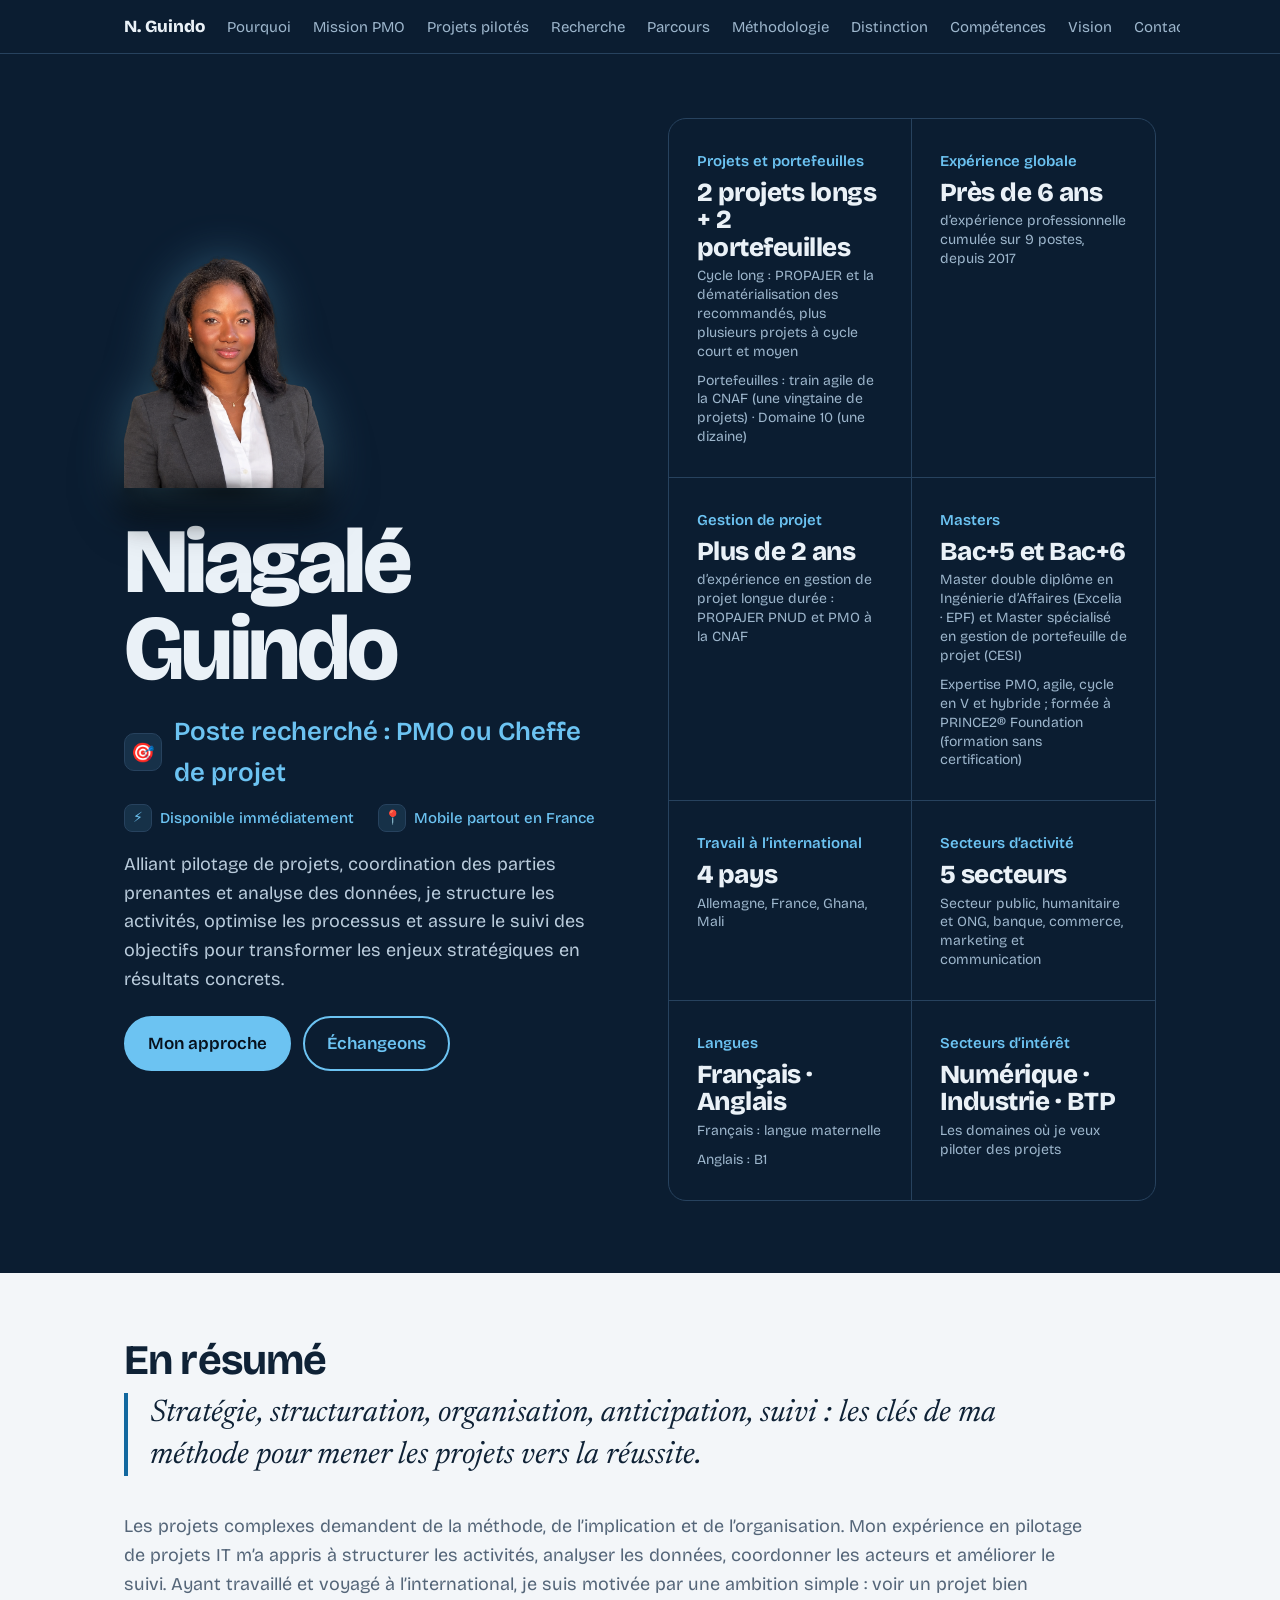
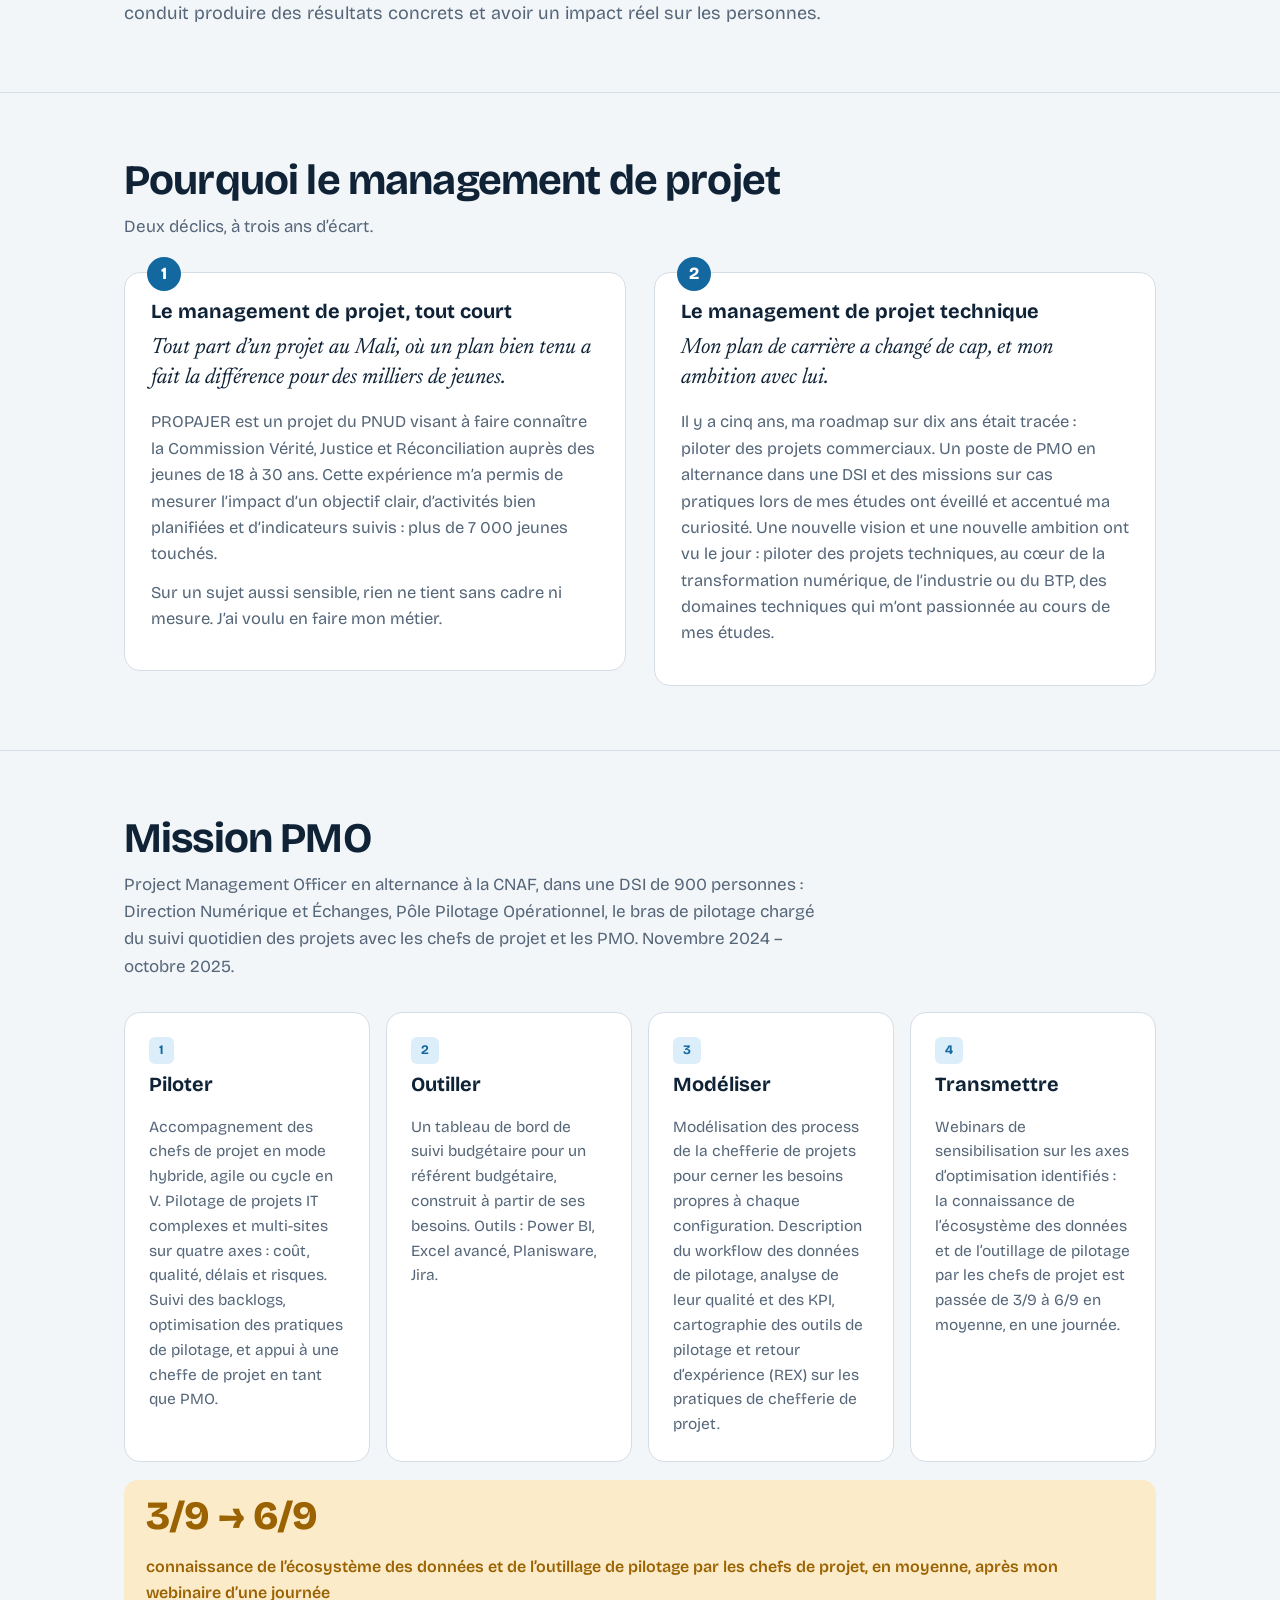
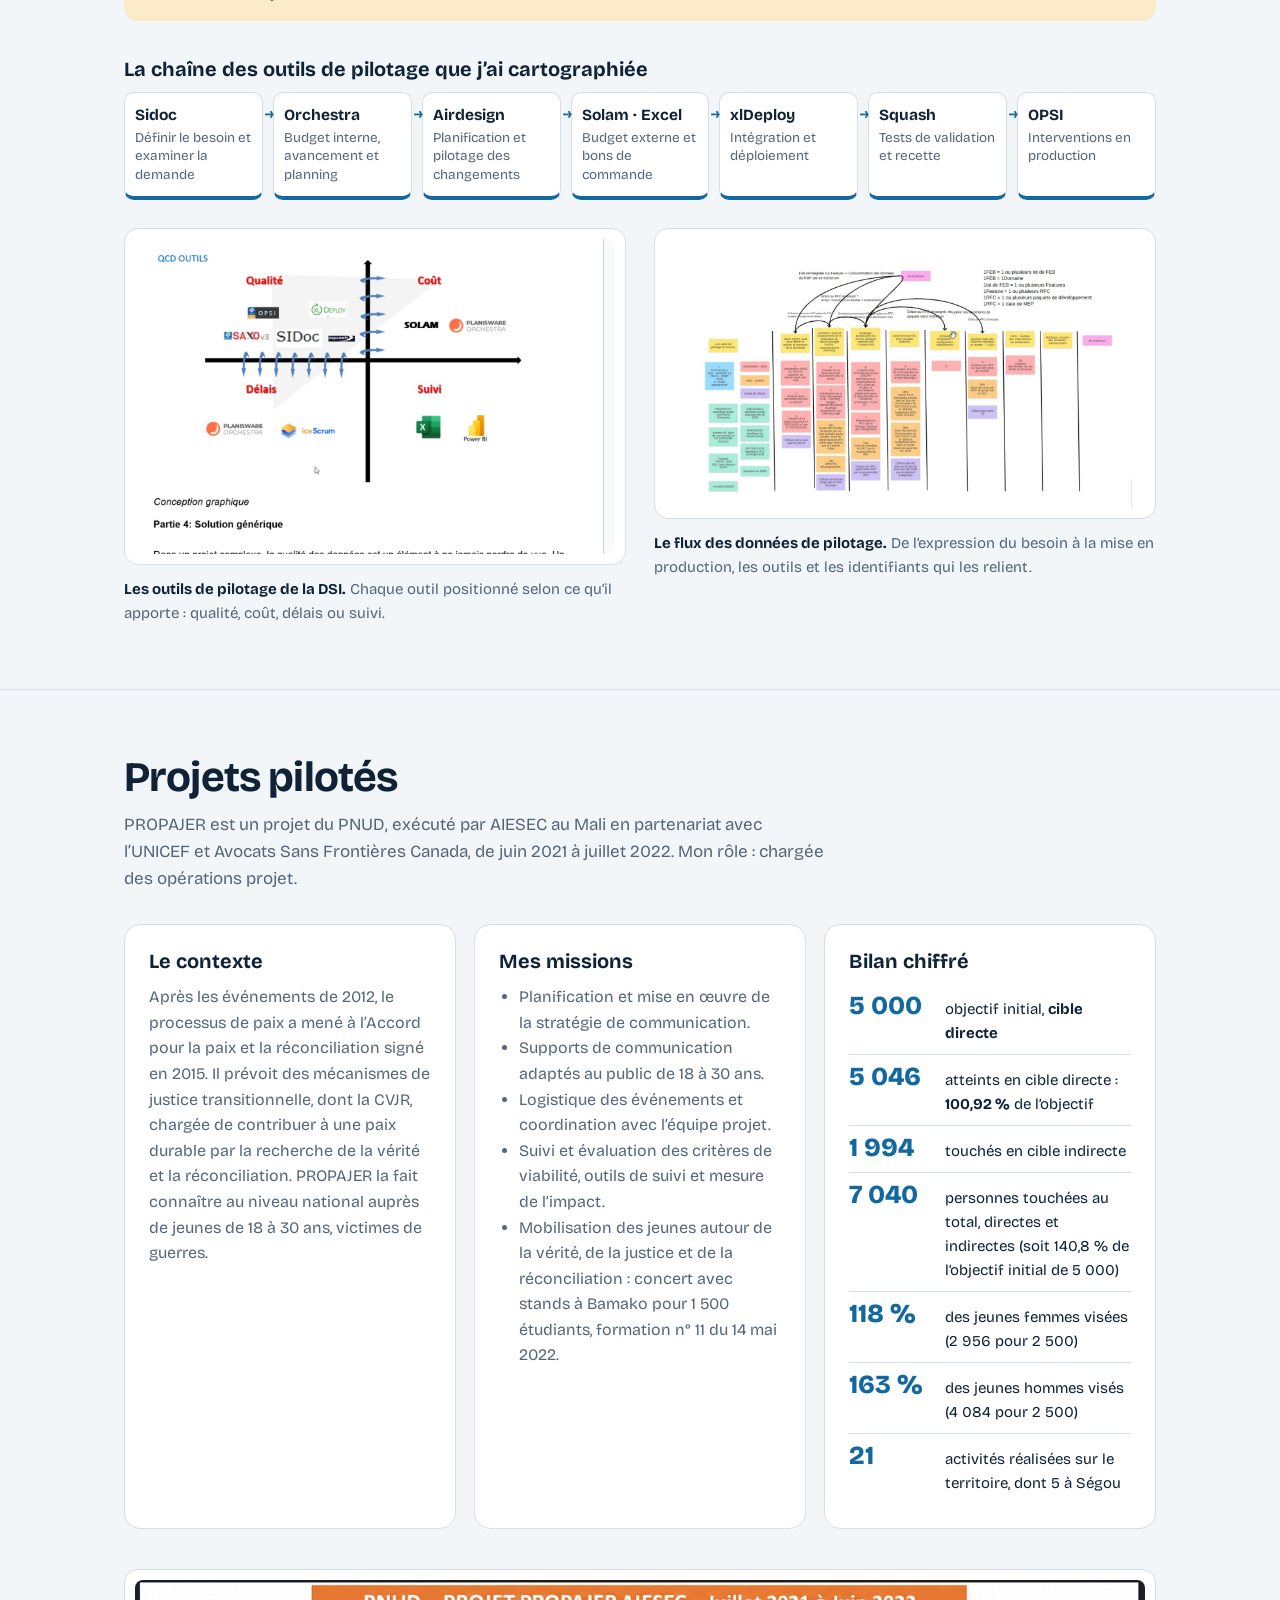
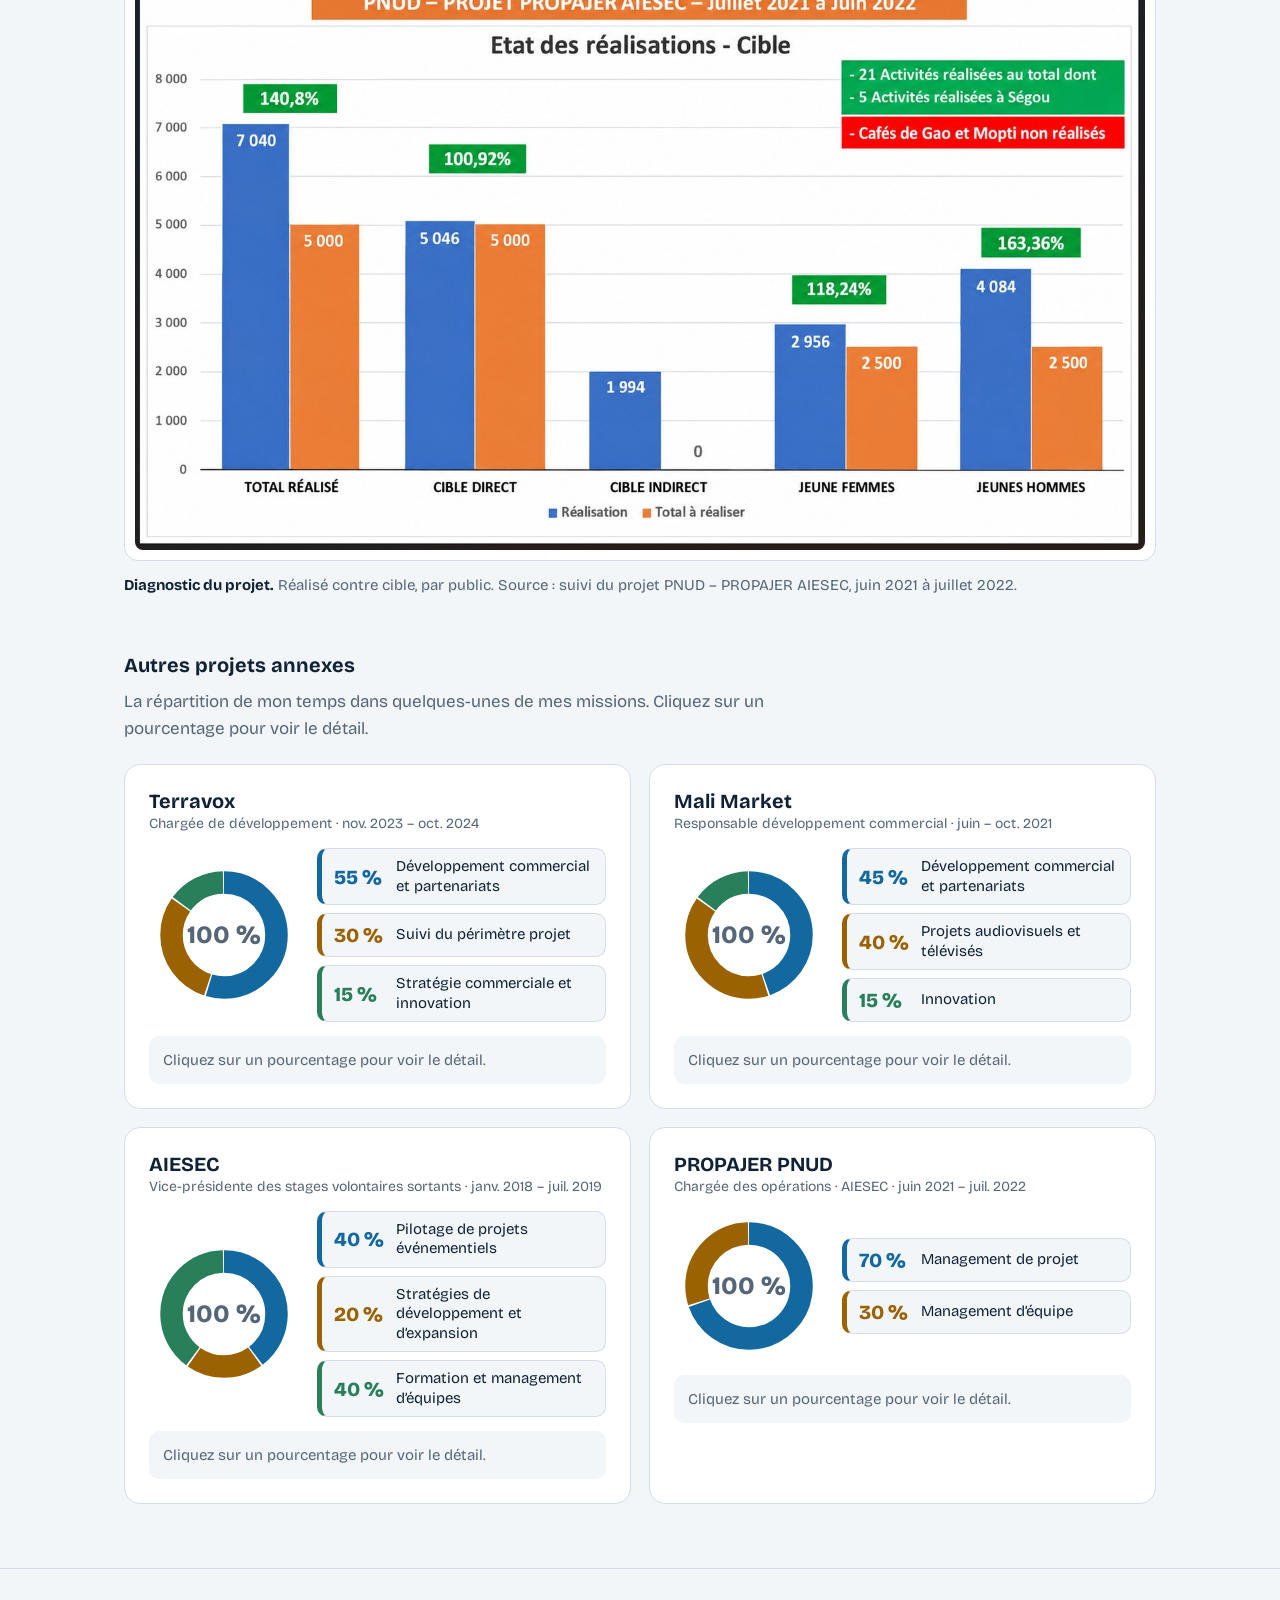
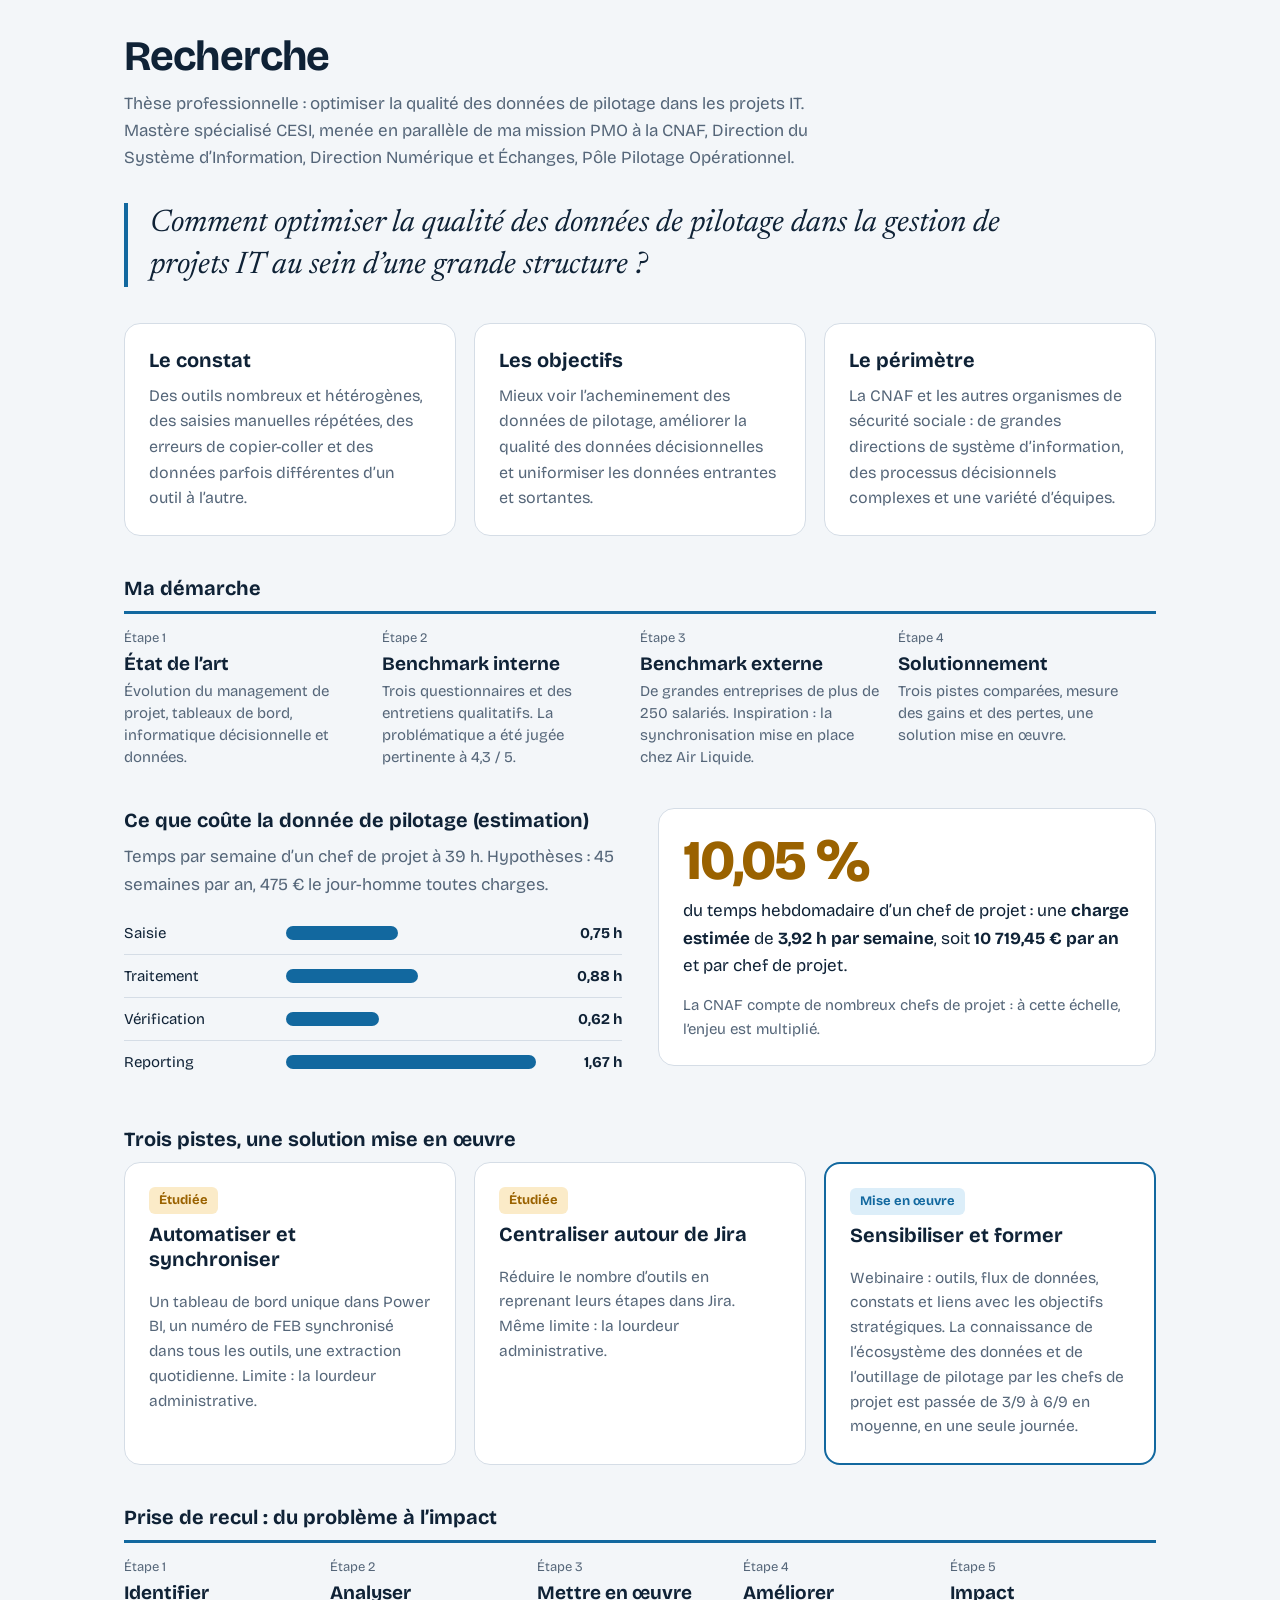
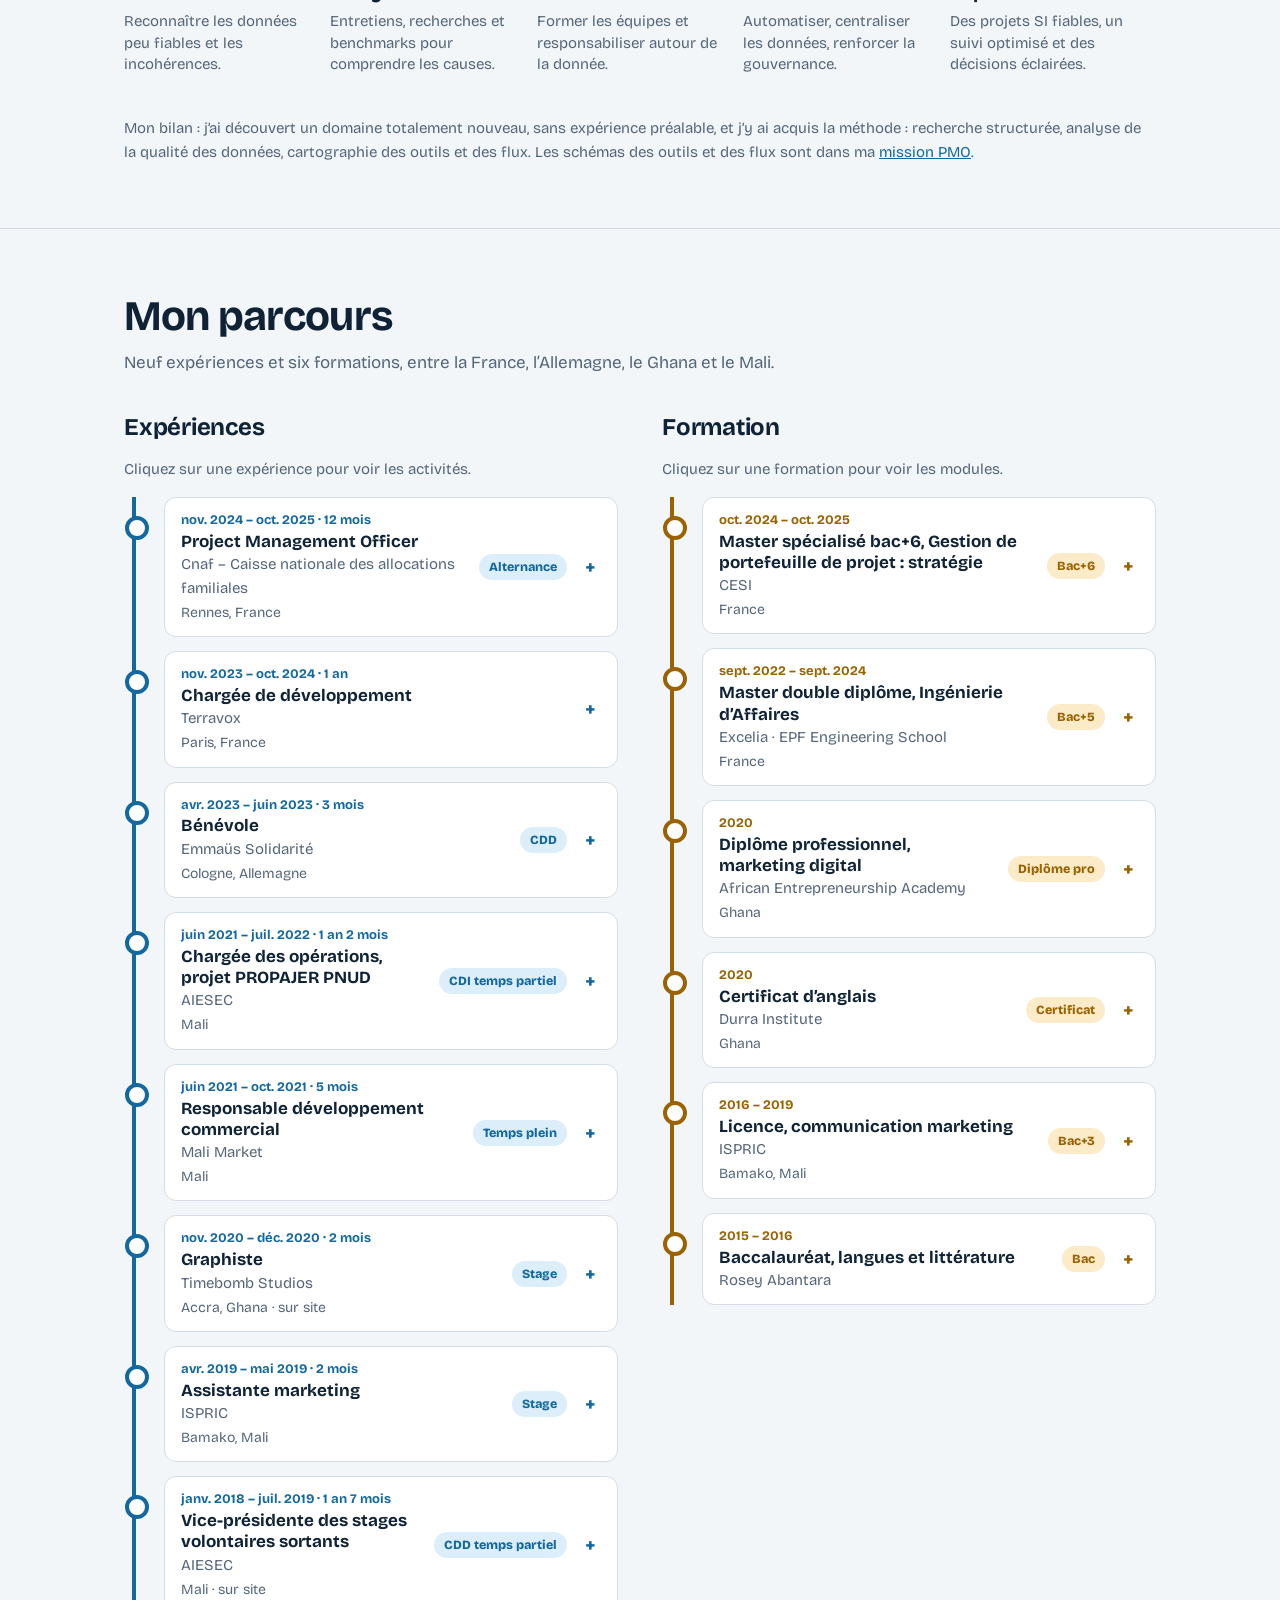
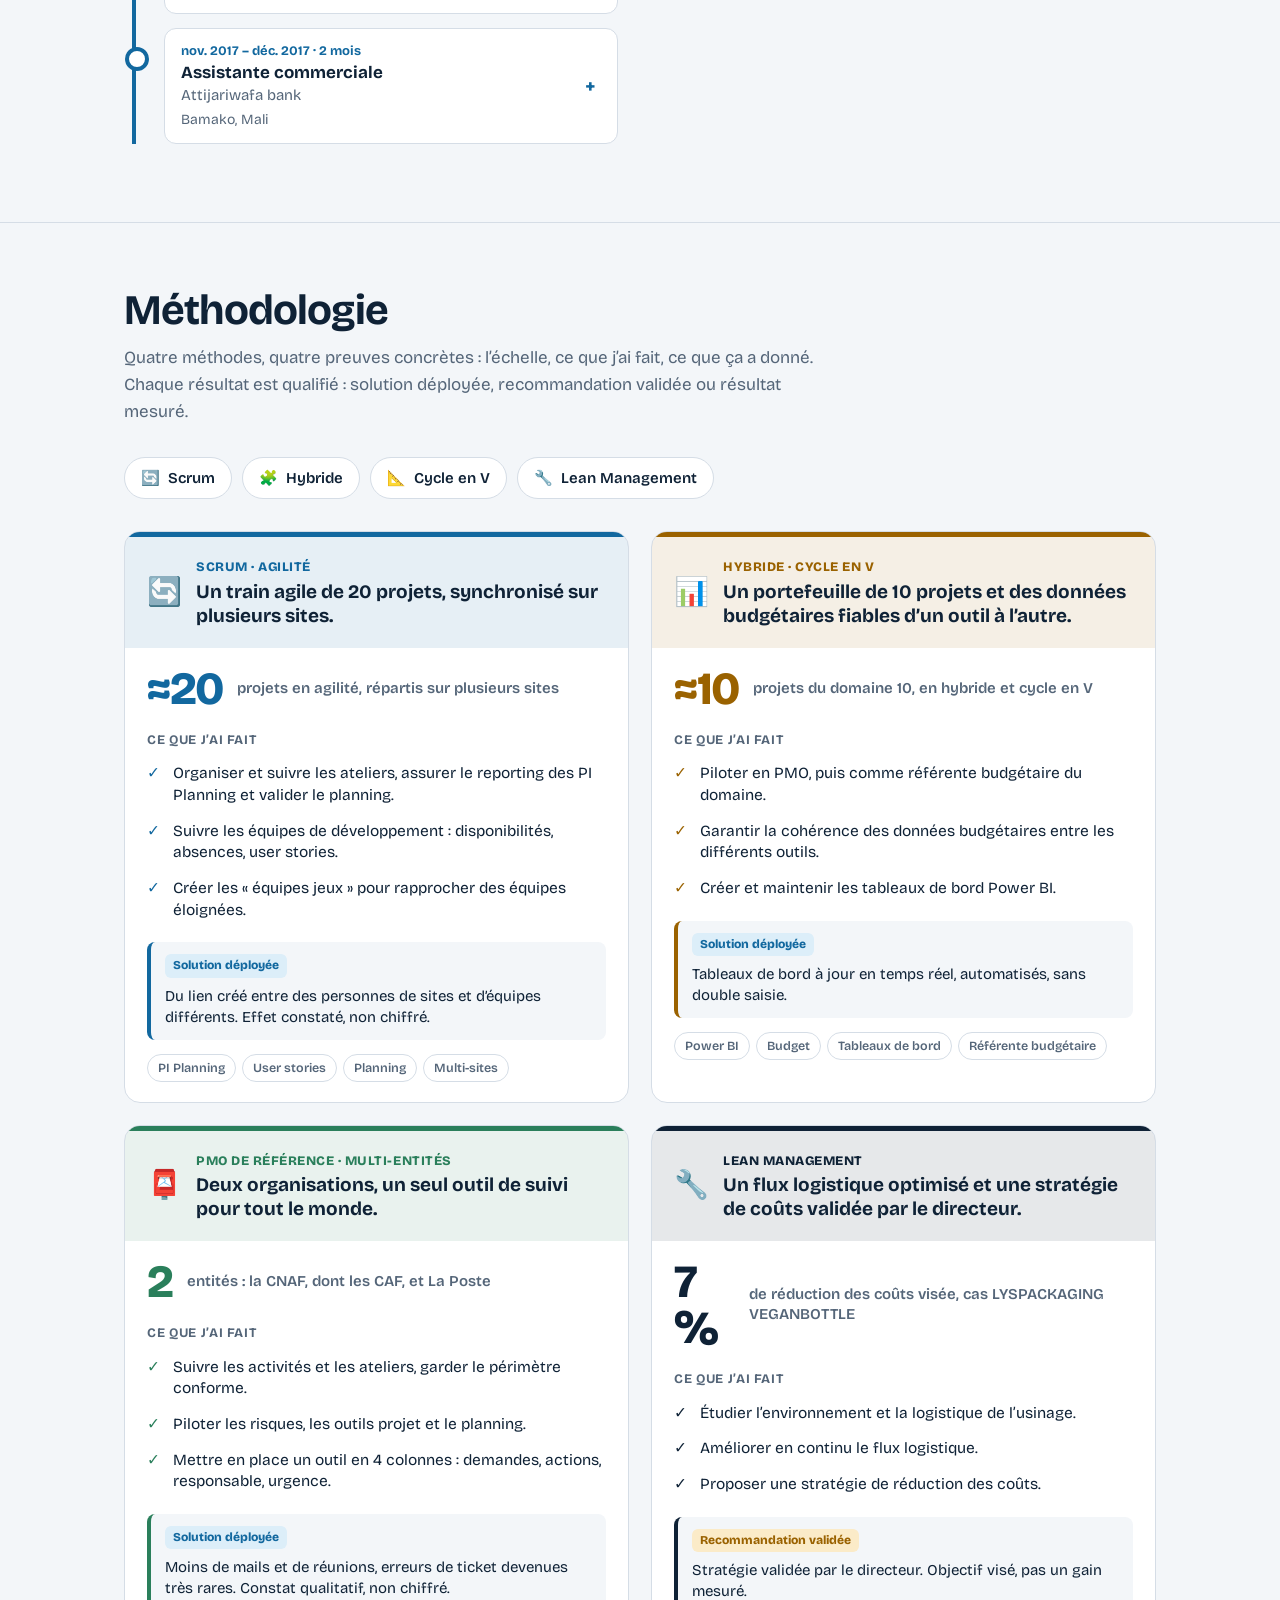
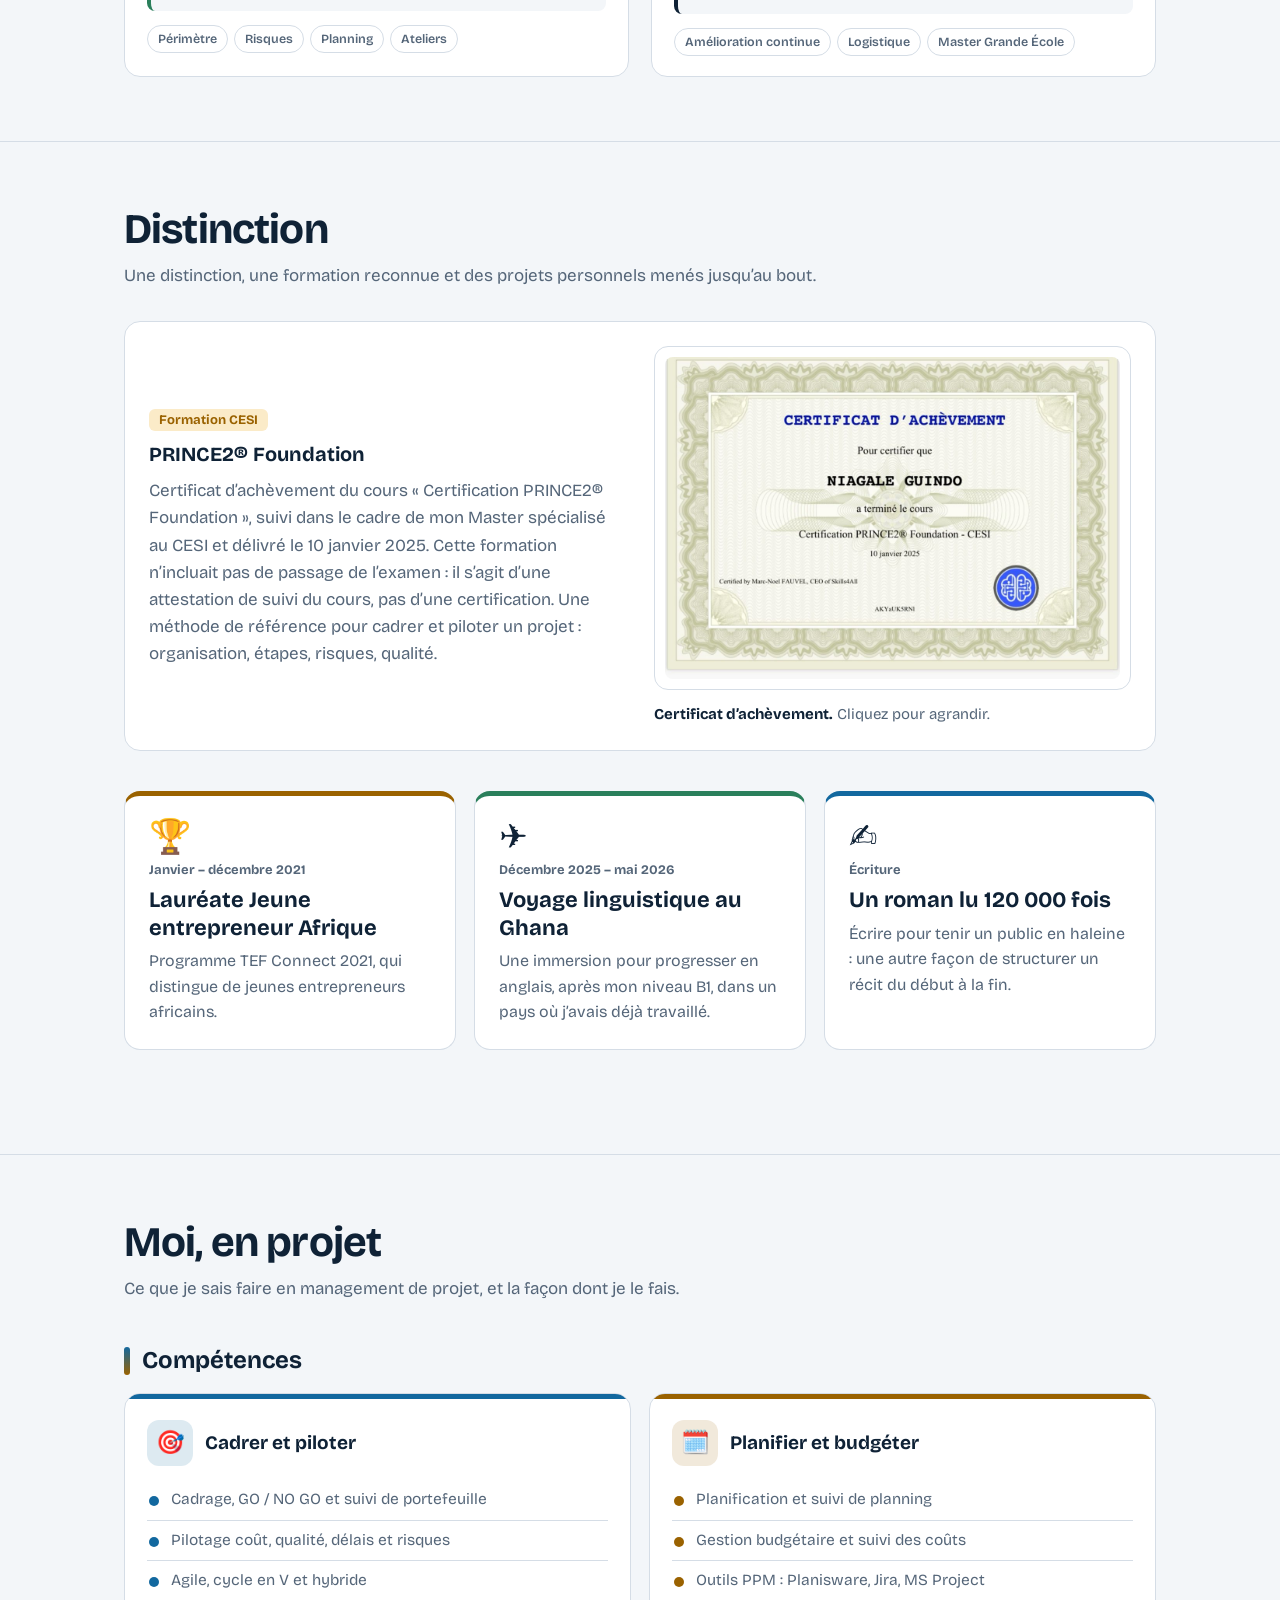
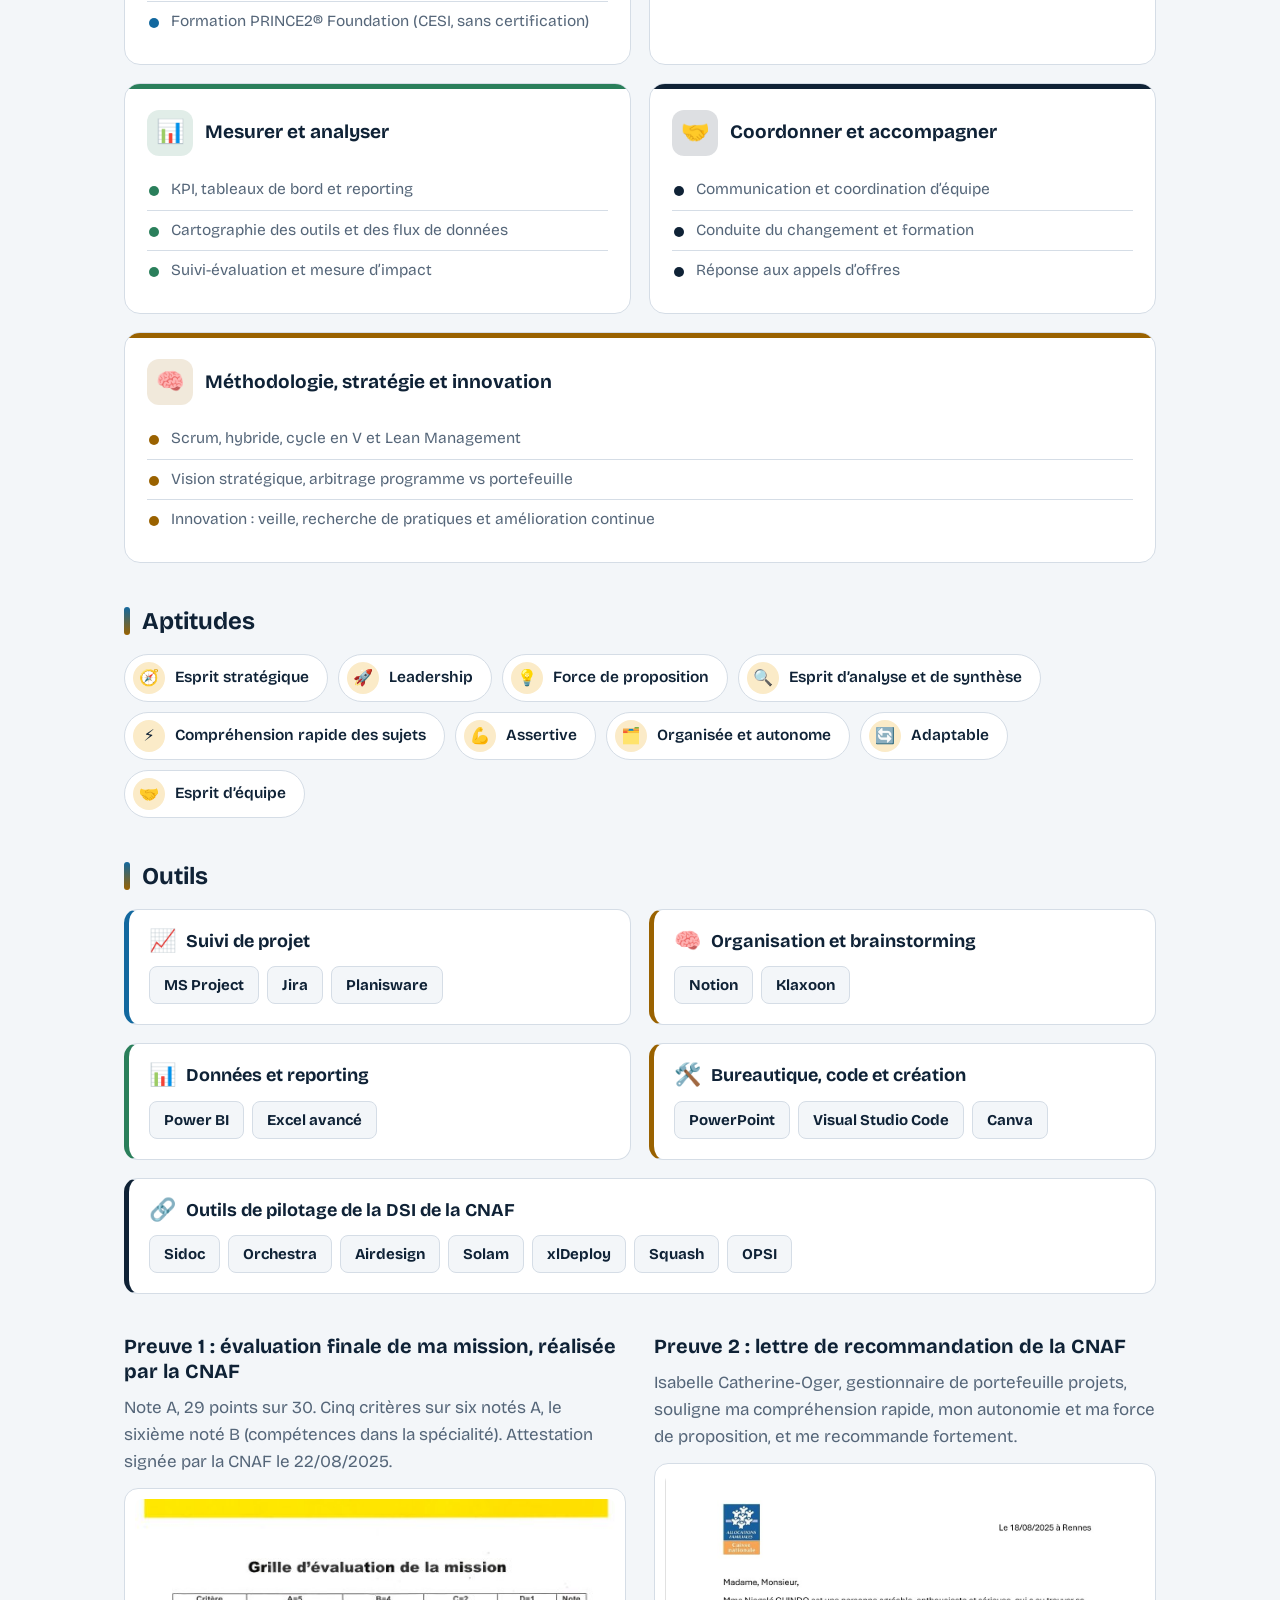
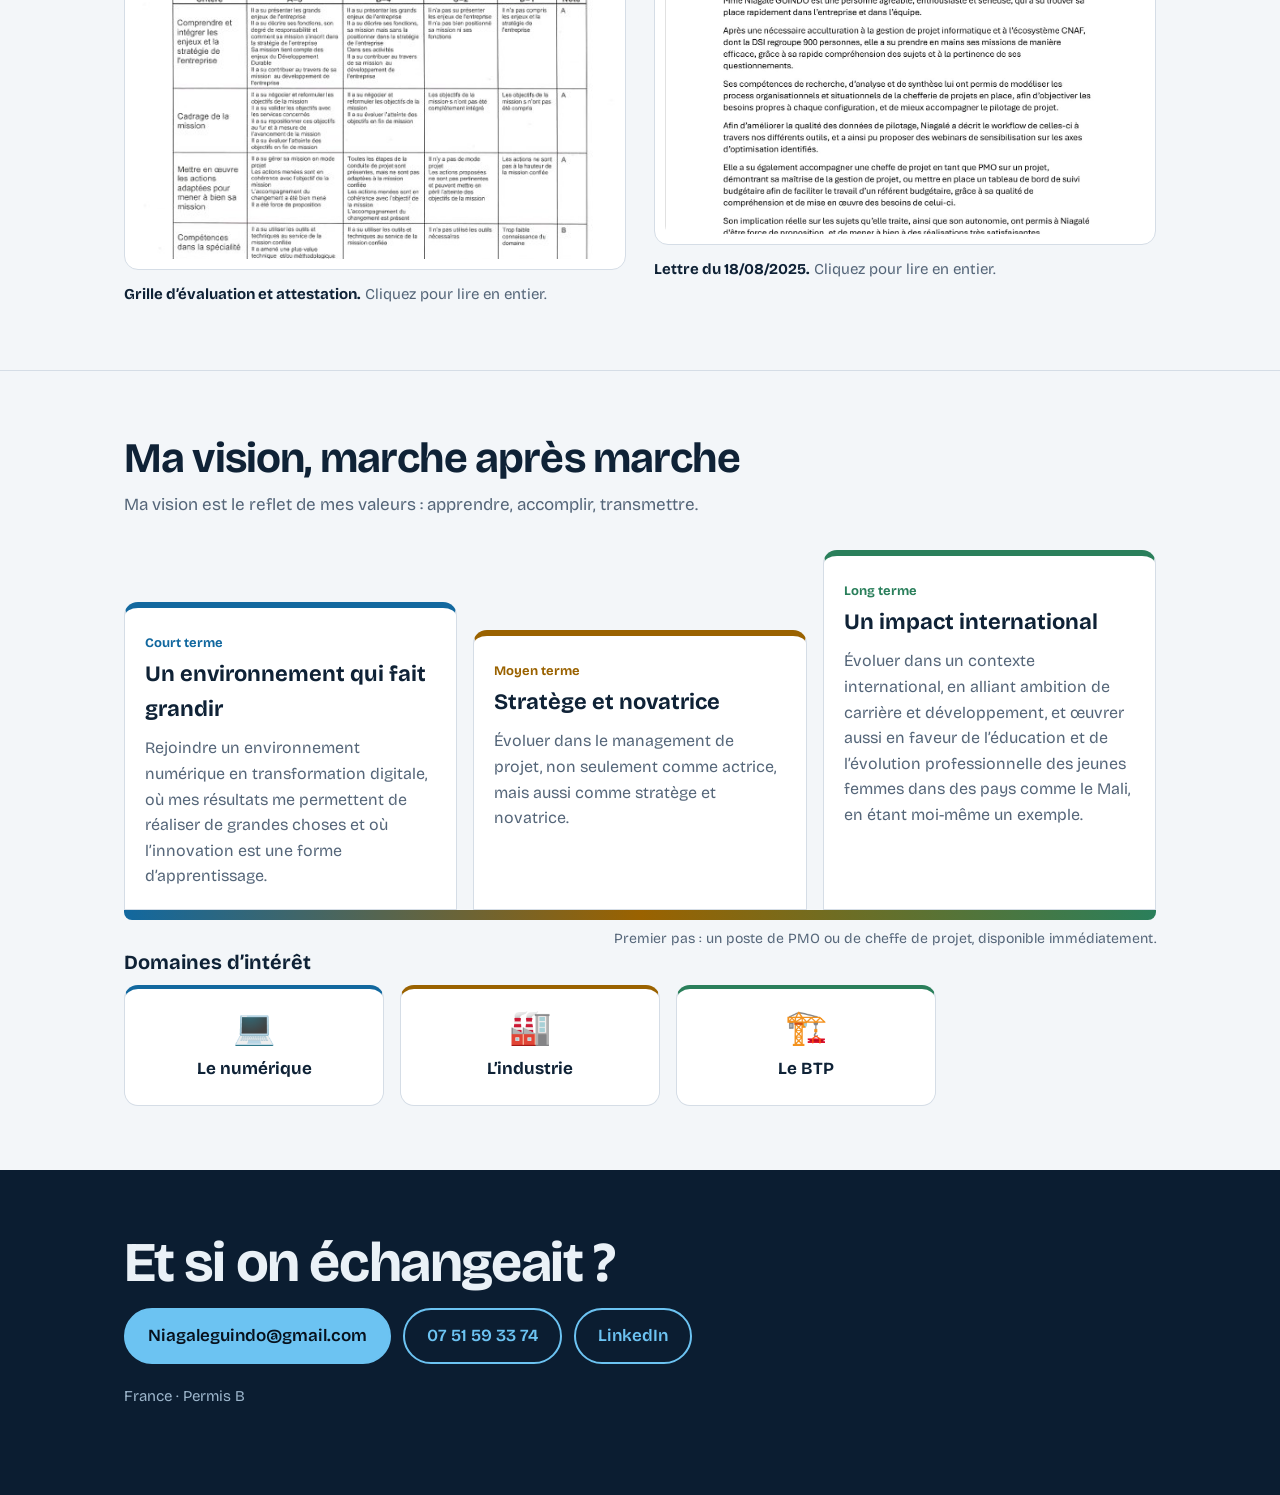
==== commit c99728d7: "Add files via upload" ====
--- a/index.html
+++ b/index.html
@@ -25,14 +25,13 @@
 <div class="quad" role="group" aria-label="Chiffres clés et atouts">
 <div><h3>Projets et portefeuilles</h3><b>2 projets longs + 2 portefeuilles</b><span>Cycle long : PROPAJER et la dématérialisation des recommandés, plus plusieurs projets à cycle court et moyen</span><span>Portefeuilles : train agile de la CNAF (une vingtaine de projets) · Domaine 10 (une dizaine)</span></div>
 <div><h3>Expérience globale</h3><b>Près de 6 ans</b><span>d’expérience professionnelle cumulée sur 9 postes, depuis 2017</span></div>
-<div><h3>Gestion de projet</h3><b>Plus de 2 ans</b><span>d’expérience en gestion de projet longue durée : PROPAJER PNUD (14 mois) et PMO à la CNAF (12 mois)</span></div>
-<div><h3>Masters</h3><b>Bac+5 et Bac+6</b><span>Master double diplôme en Ingénierie d’Affaires (Excelia · EPF) et Master spécialisé en gestion de portefeuille de projet (CESI)</span><span>Expertise PMO, agile, cycle en V et hybride ; formée à PRINCE2® Foundation</span></div>
+<div><h3>Gestion de projet</h3><b>Plus de 2 ans</b><span>d’expérience en gestion de projet longue durée : PROPAJER PNUD et PMO à la CNAF</span></div>
+<div><h3>Masters</h3><b>Bac+5 et Bac+6</b><span>Master double diplôme en Ingénierie d’Affaires (Excelia · EPF) et Master spécialisé en gestion de portefeuille de projet (CESI)</span><span>Expertise PMO, agile, cycle en V et hybride ; formée à PRINCE2® Foundation (formation sans certification)</span></div>
 <div><h3>Travail à l’international</h3><b>4 pays</b><span>Allemagne, France, Ghana, Mali</span></div>
 <div><h3>Secteurs d’activité</h3><b>5 secteurs</b><span>Secteur public, humanitaire et ONG, banque, commerce, marketing et communication</span></div>
 <div><h3>Langues</h3><b>Français · Anglais</b><span>Français : langue maternelle</span><span>Anglais : B1</span></div>
 <div><h3>Secteurs d’intérêt</h3><b>Numérique · Industrie · BTP</b><span>Les domaines où je veux piloter des projets</span></div>
 </div>
-<p class="cap">Chiffres de suivi, évaluation de la CNAF, travail à l’international.</p>
 </div>
 </div></header>
 
@@ -53,8 +52,7 @@
 <p>PROPAJER est un projet du PNUD visant à faire connaître la Commission Vérité, Justice et Réconciliation auprès des jeunes de 18 à 30 ans. Cette expérience m’a permis de mesurer l’impact d’un objectif clair, d’activités bien planifiées et d’indicateurs suivis : plus de 7 000 jeunes touchés.</p><p>Sur un sujet aussi sensible, rien ne tient sans cadre ni mesure. J’ai voulu en faire mon métier.</p></article>
 <article class="part"><span class="num">2</span><h3 class="s">Le management de projet technique</h3>
 <p class="q2">Mon plan de carrière a changé de cap, et mon ambition avec lui.</p>
-<div class="road"><div><small>Il y a 5 ans</small><b>La roadmap</b><span>Piloter des projets commerciaux, dix ans balisés.</span></div><div><small>Novembre 2024</small><b>Une alternance en DSI</b><span>PMO, hors de mes critères.</span></div><div><small>Aujourd’hui</small><b>Une autre vision</b><span>Le technique : numérique, industrie, BTP.</span></div></div>
-<p>Il y a cinq ans, ma roadmap sur dix ans était tracée : piloter des projets commerciaux. Un poste de PMO en alternance dans une DSI et des missions sur cas pratiques lors de mes études ont éveillé et accentué ma curiosité. Une nouvelle vision et une nouvelle ambition ont vu le jour : piloter des projets techniques, au cœur de la transformation numérique, de l’industrie et du BTP.</p></article>
+<p>Il y a cinq ans, ma roadmap sur dix ans était tracée : piloter des projets commerciaux. Un poste de PMO en alternance dans une DSI et des missions sur cas pratiques lors de mes études ont éveillé et accentué ma curiosité. Une nouvelle vision et une nouvelle ambition ont vu le jour : piloter des projets techniques, au cœur de la transformation numérique, de l’industrie ou du BTP, des domaines techniques qui m’ont passionnée au cours de mes études.</p></article>
 </div>
 </div></section>
 <section id="pmo"><div class="wrap">
@@ -99,7 +97,7 @@
 </div>
 </div>
 <figure class=""><button class="shot " data-zoom aria-label="Agrandir : diagnostic PROPAJER"><img src="images/propajer-diagnostic-pnud.jpg" alt="État des réalisations du projet PROPAJER par rapport à la cible" loading="lazy"></button><figcaption><b>Diagnostic du projet.</b> Réalisé contre cible, par public. Source : suivi du projet PNUD – PROPAJER AIESEC, juin 2021 à juillet 2022.</figcaption></figure>
-<div class="annex"><h3 class="s">Autres projets annexes</h3><p class="sub" style="margin-bottom:22px">La répartition de mon temps dans quelques-unes de mes missions. Cliquez sur un pourcentage pour voir le détail.</p><div class="dnall"><article class="card dn"><div><h4>Terravox</h4><small>Chargée de développement · nov. 2023 – oct. 2024</small></div><div class="dnb"><div class="dnw"><svg viewBox="0 0 120 120" role="img" aria-label="Répartition des missions chez Terravox : 55 % Développement commercial et partenariats, 30 % Suivi du périmètre projet, 15 % Stratégie commerciale et innovation"><g transform="rotate(-90 60 60)"><circle class="seg s1" cx="60" cy="60" r="42" stroke-dasharray="143.94 119.95" stroke-dashoffset="0.00"/><circle class="seg s2" cx="60" cy="60" r="42" stroke-dasharray="77.97 185.93" stroke-dashoffset="-145.14"/><circle class="seg s3" cx="60" cy="60" r="42" stroke-dasharray="38.38 225.51" stroke-dashoffset="-224.31"/></g><text class="dc" x="60" y="60" text-anchor="middle" dominant-baseline="central">100 %</text></svg></div><ul class="dnl"><li><button type="button" class="pb s1" aria-pressed="false" data-p="55" data-t="Développement commercial et partenariats" data-d="Développement commercial et partenariats, veille, relations commerciales et satisfaction client."><b>55 %</b><span>Développement commercial et partenariats</span></button></li><li><button type="button" class="pb s2" aria-pressed="false" data-p="30" data-t="Suivi du périmètre projet" data-d="Suivi de tout ce qui relevait du périmètre projet : phase d’exécution, rapports d’exécution et conformité aux normes."><b>30 %</b><span>Suivi du périmètre projet</span></button></li><li><button type="button" class="pb s3" aria-pressed="false" data-p="15" data-t="Stratégie commerciale et innovation" data-d="Stratégie commerciale, recherche de pratiques et innovation."><b>15 %</b><span>Stratégie commerciale et innovation</span></button></li></ul></div><div class="dnd" aria-live="polite"><p>Cliquez sur un pourcentage pour voir le détail.</p></div></article><article class="card dn"><div><h4>Mali Market</h4><small>Responsable développement commercial · juin – oct. 2021</small></div><div class="dnb"><div class="dnw"><svg viewBox="0 0 120 120" role="img" aria-label="Répartition des missions chez Mali Market : 45 % Développement commercial et partenariats, 40 % Projets audiovisuels et télévisés, 15 % Innovation"><g transform="rotate(-90 60 60)"><circle class="seg s1" cx="60" cy="60" r="42" stroke-dasharray="117.55 146.34" stroke-dashoffset="0.00"/><circle class="seg s2" cx="60" cy="60" r="42" stroke-dasharray="104.36 159.54" stroke-dashoffset="-118.75"/><circle class="seg s3" cx="60" cy="60" r="42" stroke-dasharray="38.38 225.51" stroke-dashoffset="-224.31"/></g><text class="dc" x="60" y="60" text-anchor="middle" dominant-baseline="central">100 %</text></svg></div><ul class="dnl"><li><button type="button" class="pb s1" aria-pressed="false" data-p="45" data-t="Développement commercial et partenariats" data-d="Développement commercial, recherche de partenaires, suivi des collaborations et relation partenariale."><b>45 %</b><span>Développement commercial et partenariats</span></button></li><li><button type="button" class="pb s2" aria-pressed="false" data-p="40" data-t="Projets audiovisuels et télévisés" data-d="Cadrage des projets, conformité et pilotage opérationnel de projets audiovisuels et télévisés."><b>40 %</b><span>Projets audiovisuels et télévisés</span></button></li><li><button type="button" class="pb s3" aria-pressed="false" data-p="15" data-t="Innovation" data-d="Part de mon temps consacrée à l’innovation."><b>15 %</b><span>Innovation</span></button></li></ul></div><div class="dnd" aria-live="polite"><p>Cliquez sur un pourcentage pour voir le détail.</p></div></article><article class="card dn"><div><h4>AIESEC Mali</h4><small>Vice-présidente des stages volontaires sortants · janv. 2018 – juil. 2019</small></div><div class="dnb"><div class="dnw"><svg viewBox="0 0 120 120" role="img" aria-label="Répartition des missions chez AIESEC Mali : 40 % Pilotage de projets événementiels, 20 % Stratégies de développement et d’expansion, 40 % Formation et management d’équipes"><g transform="rotate(-90 60 60)"><circle class="seg s1" cx="60" cy="60" r="42" stroke-dasharray="104.36 159.54" stroke-dashoffset="0.00"/><circle class="seg s2" cx="60" cy="60" r="42" stroke-dasharray="51.58 212.32" stroke-dashoffset="-105.56"/><circle class="seg s3" cx="60" cy="60" r="42" stroke-dasharray="104.36 159.54" stroke-dashoffset="-158.34"/></g><text class="dc" x="60" y="60" text-anchor="middle" dominant-baseline="central">100 %</text></svg></div><ul class="dnl"><li><button type="button" class="pb s1" aria-pressed="false" data-p="40" data-t="Pilotage de projets événementiels" data-d="Cadrage, organisation et conformité réglementaire des projets événementiels, au Mali et dans la sous-région, notamment en Côte d’Ivoire, au Sénégal et en Gambie."><b>40 %</b><span>Pilotage de projets événementiels</span></button></li><li><button type="button" class="pb s2" aria-pressed="false" data-p="20" data-t="Stratégies de développement et d’expansion" data-d="Stratégies de développement et d’expansion."><b>20 %</b><span>Stratégies de développement et d’expansion</span></button></li><li><button type="button" class="pb s3" aria-pressed="false" data-p="40" data-t="Formation et management d’équipes" data-d="Suivi des réalisations, recrutement, accompagnement et formation des équipes."><b>40 %</b><span>Formation et management d’équipes</span></button></li></ul></div><div class="dnd" aria-live="polite"><p>Cliquez sur un pourcentage pour voir le détail.</p></div></article><article class="card dn"><div><h4>PROPAJER PNUD</h4><small>Chargée des opérations · AIESEC Mali · juin 2021 – juil. 2022</small></div><div class="dnb"><div class="dnw"><svg viewBox="0 0 120 120" role="img" aria-label="Répartition des missions chez PROPAJER PNUD : 70 % Management de projet, 30 % Management d’équipe"><g transform="rotate(-90 60 60)"><circle class="seg s1" cx="60" cy="60" r="42" stroke-dasharray="183.53 80.37" stroke-dashoffset="0.00"/><circle class="seg s2" cx="60" cy="60" r="42" stroke-dasharray="77.97 185.93" stroke-dashoffset="-184.73"/></g><text class="dc" x="60" y="60" text-anchor="middle" dominant-baseline="central">100 %</text></svg></div><ul class="dnl"><li><button type="button" class="pb s1" aria-pressed="false" data-p="70" data-t="Management de projet" data-d="Planification et mise en œuvre de la stratégie de communication, logistique des événements, suivi et évaluation, mesure de l’impact."><b>70 %</b><span>Management de projet</span></button></li><li><button type="button" class="pb s2" aria-pressed="false" data-p="30" data-t="Management d’équipe" data-d="Répartition des missions, suivi des réalisations, accompagnement et formation."><b>30 %</b><span>Management d’équipe</span></button></li></ul></div><div class="dnd" aria-live="polite"><p>Cliquez sur un pourcentage pour voir le détail.</p></div></article></div></div>
+<div class="annex"><h3 class="s">Autres projets annexes</h3><p class="sub" style="margin-bottom:22px">La répartition de mon temps dans quelques-unes de mes missions. Cliquez sur un pourcentage pour voir le détail.</p><div class="dnall"><article class="card dn"><div><h4>Terravox</h4><small>Chargée de développement · nov. 2023 – oct. 2024</small></div><div class="dnb"><div class="dnw"><svg viewBox="0 0 120 120" role="img" aria-label="Répartition des missions chez Terravox : 55 % Développement commercial et partenariats, 30 % Suivi du périmètre projet, 15 % Stratégie commerciale et innovation"><g transform="rotate(-90 60 60)"><circle class="seg s1" cx="60" cy="60" r="42" stroke-dasharray="143.94 119.95" stroke-dashoffset="0.00"/><circle class="seg s2" cx="60" cy="60" r="42" stroke-dasharray="77.97 185.93" stroke-dashoffset="-145.14"/><circle class="seg s3" cx="60" cy="60" r="42" stroke-dasharray="38.38 225.51" stroke-dashoffset="-224.31"/></g><text class="dc" x="60" y="60" text-anchor="middle" dominant-baseline="central">100 %</text></svg></div><ul class="dnl"><li><button type="button" class="pb s1" aria-pressed="false" data-p="55" data-t="Développement commercial et partenariats" data-d="Développement commercial et partenariats, veille, relations commerciales et satisfaction client."><b>55 %</b><span>Développement commercial et partenariats</span></button></li><li><button type="button" class="pb s2" aria-pressed="false" data-p="30" data-t="Suivi du périmètre projet" data-d="Suivi de tout ce qui relevait du périmètre projet : phase d’exécution, rapports d’exécution et conformité aux normes."><b>30 %</b><span>Suivi du périmètre projet</span></button></li><li><button type="button" class="pb s3" aria-pressed="false" data-p="15" data-t="Stratégie commerciale et innovation" data-d="Stratégie commerciale, recherche de pratiques et innovation."><b>15 %</b><span>Stratégie commerciale et innovation</span></button></li></ul></div><div class="dnd" aria-live="polite"><p>Cliquez sur un pourcentage pour voir le détail.</p></div></article><article class="card dn"><div><h4>Mali Market</h4><small>Responsable développement commercial · juin – oct. 2021</small></div><div class="dnb"><div class="dnw"><svg viewBox="0 0 120 120" role="img" aria-label="Répartition des missions chez Mali Market : 45 % Développement commercial et partenariats, 40 % Projets audiovisuels et télévisés, 15 % Innovation"><g transform="rotate(-90 60 60)"><circle class="seg s1" cx="60" cy="60" r="42" stroke-dasharray="117.55 146.34" stroke-dashoffset="0.00"/><circle class="seg s2" cx="60" cy="60" r="42" stroke-dasharray="104.36 159.54" stroke-dashoffset="-118.75"/><circle class="seg s3" cx="60" cy="60" r="42" stroke-dasharray="38.38 225.51" stroke-dashoffset="-224.31"/></g><text class="dc" x="60" y="60" text-anchor="middle" dominant-baseline="central">100 %</text></svg></div><ul class="dnl"><li><button type="button" class="pb s1" aria-pressed="false" data-p="45" data-t="Développement commercial et partenariats" data-d="Développement commercial, recherche de partenaires, suivi des collaborations et relation partenariale."><b>45 %</b><span>Développement commercial et partenariats</span></button></li><li><button type="button" class="pb s2" aria-pressed="false" data-p="40" data-t="Projets audiovisuels et télévisés" data-d="Cadrage des projets, conformité et pilotage opérationnel de projets audiovisuels et télévisés."><b>40 %</b><span>Projets audiovisuels et télévisés</span></button></li><li><button type="button" class="pb s3" aria-pressed="false" data-p="15" data-t="Innovation" data-d="Part de mon temps consacrée à l’innovation."><b>15 %</b><span>Innovation</span></button></li></ul></div><div class="dnd" aria-live="polite"><p>Cliquez sur un pourcentage pour voir le détail.</p></div></article><article class="card dn"><div><h4>AIESEC</h4><small>Vice-présidente des stages volontaires sortants · janv. 2018 – juil. 2019</small></div><div class="dnb"><div class="dnw"><svg viewBox="0 0 120 120" role="img" aria-label="Répartition des missions chez AIESEC : 40 % Pilotage de projets événementiels, 20 % Stratégies de développement et d’expansion, 40 % Formation et management d’équipes"><g transform="rotate(-90 60 60)"><circle class="seg s1" cx="60" cy="60" r="42" stroke-dasharray="104.36 159.54" stroke-dashoffset="0.00"/><circle class="seg s2" cx="60" cy="60" r="42" stroke-dasharray="51.58 212.32" stroke-dashoffset="-105.56"/><circle class="seg s3" cx="60" cy="60" r="42" stroke-dasharray="104.36 159.54" stroke-dashoffset="-158.34"/></g><text class="dc" x="60" y="60" text-anchor="middle" dominant-baseline="central">100 %</text></svg></div><ul class="dnl"><li><button type="button" class="pb s1" aria-pressed="false" data-p="40" data-t="Pilotage de projets événementiels" data-d="Cadrage, organisation et conformité réglementaire des projets événementiels, au Mali et dans la sous-région, notamment en Côte d’Ivoire, au Sénégal et en Gambie."><b>40 %</b><span>Pilotage de projets événementiels</span></button></li><li><button type="button" class="pb s2" aria-pressed="false" data-p="20" data-t="Stratégies de développement et d’expansion" data-d="Stratégies de développement et d’expansion."><b>20 %</b><span>Stratégies de développement et d’expansion</span></button></li><li><button type="button" class="pb s3" aria-pressed="false" data-p="40" data-t="Formation et management d’équipes" data-d="Suivi des réalisations, recrutement, accompagnement et formation des équipes."><b>40 %</b><span>Formation et management d’équipes</span></button></li></ul></div><div class="dnd" aria-live="polite"><p>Cliquez sur un pourcentage pour voir le détail.</p></div></article><article class="card dn"><div><h4>PROPAJER PNUD</h4><small>Chargée des opérations · AIESEC · juin 2021 – juil. 2022</small></div><div class="dnb"><div class="dnw"><svg viewBox="0 0 120 120" role="img" aria-label="Répartition des missions chez PROPAJER PNUD : 70 % Management de projet, 30 % Management d’équipe"><g transform="rotate(-90 60 60)"><circle class="seg s1" cx="60" cy="60" r="42" stroke-dasharray="183.53 80.37" stroke-dashoffset="0.00"/><circle class="seg s2" cx="60" cy="60" r="42" stroke-dasharray="77.97 185.93" stroke-dashoffset="-184.73"/></g><text class="dc" x="60" y="60" text-anchor="middle" dominant-baseline="central">100 %</text></svg></div><ul class="dnl"><li><button type="button" class="pb s1" aria-pressed="false" data-p="70" data-t="Management de projet" data-d="Planification et mise en œuvre de la stratégie de communication, logistique des événements, suivi et évaluation, mesure de l’impact."><b>70 %</b><span>Management de projet</span></button></li><li><button type="button" class="pb s2" aria-pressed="false" data-p="30" data-t="Management d’équipe" data-d="Répartition des missions, suivi des réalisations, accompagnement et formation."><b>30 %</b><span>Management d’équipe</span></button></li></ul></div><div class="dnd" aria-live="polite"><p>Cliquez sur un pourcentage pour voir le détail.</p></div></article></div></div>
 </div></section>
 <section id="these"><div class="wrap">
 <h2 class="t">Recherche</h2>
@@ -148,8 +146,8 @@
 <h2 class="t">Mon parcours</h2>
 <p class="sub">Neuf expériences et six formations, entre la France, l’Allemagne, le Ghana et le Mali.</p>
 <div class="cv2">
-<div class="ex"><h3 class="colh">Expériences</h3><p class="note" style="margin:-8px 0 16px">Cliquez sur une expérience pour voir les activités.</p><ol class="tl2"><li><details class="fd" name="ex"><summary><i class="fi" aria-hidden="true">🏛️</i><div class="ft"><small>nov. 2024 – oct. 2025 · 12 mois</small><b>Project Management Officer</b><span>Cnaf – Caisse nationale des allocations familiales</span><em>Rennes, France</em></div><i class="lv">Alternance</i></summary><div class="fb"><ul class="act"><li>Accompagnement des chefs de projet en mode hybride, agile ou cycle en V, et pilotage de projets IT complexes sur quatre axes : coût, qualité, délais et risques.</li><li>Suivi des backlogs du train agile et des portefeuilles, tableaux de bord budgétaires Power BI.</li><li>Cartographie des outils de pilotage et des flux de données, webinars de sensibilisation.</li></ul></div></details></li><li><details class="fd" name="ex"><summary><i class="fi" aria-hidden="true">💼</i><div class="ft"><small>nov. 2023 – oct. 2024 · 1 an</small><b>Chargée de développement</b><span>Terravox</span><em>Paris, France</em></div></summary><div class="fb"><ul class="act"><li>Développement commercial et partenariats : veille, relations commerciales et satisfaction client.</li><li>Suivi du périmètre projet : phase d’exécution, rapports d’exécution et conformité aux normes.</li><li>Stratégie commerciale, recherche de pratiques et innovation.</li></ul></div></details></li><li><details class="fd" name="ex"><summary><i class="fi" aria-hidden="true">🤲</i><div class="ft"><small>avr. 2023 – juin 2023 · 3 mois</small><b>Bénévole</b><span>Emmaüs Solidarité</span><em>Cologne, Allemagne</em></div><i class="lv">CDD</i></summary><div class="fb"><ul class="act"><li>Contribution à la gestion quotidienne d’un centre d’accueil solidaire : coordination des activités et appui logistique.</li><li>Participation à la mise en place d’actions de sensibilisation et de collecte pour les publics en difficulté.</li><li>Soutien à la communication interne et à la coordination entre bénévoles, résidents et responsables locaux.</li></ul></div></details></li><li><details class="fd" name="ex"><summary><i class="fi" aria-hidden="true">🌍</i><div class="ft"><small>juin 2021 – juil. 2022 · 1 an 2 mois</small><b>Chargée des opérations, projet PROPAJER PNUD</b><span>AIESEC Mali</span><em>Mali</em></div><i class="lv">CDI temps partiel</i></summary><div class="fb"><ul class="act"><li>Planification et mise en œuvre de la stratégie de communication du projet (promotion de la CVJR).</li><li>Création et diffusion de supports adaptés au public cible de 18 à 30 ans.</li><li>Organisation logistique et gestion des gadgets promotionnels lors des événements.</li><li>Coordination avec l’équipe projet pour assurer la cohérence des actions.</li><li>Sensibilisation et mobilisation des jeunes autour de la vérité, de la justice et de la réconciliation.</li></ul></div></details></li><li><details class="fd" name="ex"><summary><i class="fi" aria-hidden="true">📺</i><div class="ft"><small>juin 2021 – oct. 2021 · 5 mois</small><b>Responsable développement commercial</b><span>Mali Market</span><em>Mali</em></div><i class="lv">Temps plein</i></summary><div class="fb"><ul class="act"><li>Entreprise de l’audiovisuel et de la communication : planification des stratégies de communication.</li><li>Supervision des enregistrements audiovisuels et contrôle de leur qualité.</li><li>Rédaction des documents de sponsoring, des dossiers de description et des scénarios des publicités, choix des acteurs.</li></ul></div></details></li><li><details class="fd" name="ex"><summary><i class="fi" aria-hidden="true">🎨</i><div class="ft"><small>nov. 2020 – déc. 2020 · 2 mois</small><b>Graphiste</b><span>Timebomb Studios</span><em>Accra, Ghana · sur site</em></div><i class="lv">Stage</i></summary><div class="fb"><ul class="act"><li>Création de supports de communication print et digitaux : affiches, flyers, publications réseaux sociaux.</li><li>Contribution à l’élaboration de chartes graphiques et d’identités visuelles.</li></ul></div></details></li><li><details class="fd" name="ex"><summary><i class="fi" aria-hidden="true">📣</i><div class="ft"><small>avr. 2019 – mai 2019 · 2 mois</small><b>Assistante marketing</b><span>ISPRIC</span><em>Bamako, Mali</em></div><i class="lv">Stage</i></summary><div class="fb"><ul class="act"><li>Participation à la mise en œuvre des campagnes marketing, digitales et terrain.</li><li>Appui à la création de supports de communication : brochures, newsletters.</li><li>Soutien à la prospection commerciale et à la gestion de la relation client.</li></ul></div></details></li><li><details class="fd" name="ex"><summary><i class="fi" aria-hidden="true">🌐</i><div class="ft"><small>janv. 2018 – juil. 2019 · 1 an 7 mois</small><b>Vice-présidente des stages volontaires sortants</b><span>AIESEC Mali</span><em>Mali · sur site</em></div><i class="lv">CDD temps partiel</i></summary><div class="fb"><ul class="act"><li>Participation active aux stages volontaires internationaux pour lancer la représentation officielle du Mali au sein de l’organisation.</li><li>Contribution à la constitution et au développement de l’équipe fondatrice locale.</li><li>Mise en œuvre des premières initiatives et activités jeunesse au Mali.</li><li>Promotion des valeurs et objectifs de l’organisation auprès des jeunes maliens.</li></ul></div></details></li><li><details class="fd" name="ex"><summary><i class="fi" aria-hidden="true">🏦</i><div class="ft"><small>nov. 2017 – déc. 2017 · 2 mois</small><b>Assistante commerciale</b><span>Attijariwafa bank</span><em>Bamako, Mali</em></div></summary><div class="fb"><ul class="act"><li>Accueil et accompagnement de la clientèle en agence.</li><li>Présentation des produits et services bancaires aux clients.</li><li>Appui à la prospection commerciale et au suivi de la relation client.</li></ul></div></details></li></ol></div>
-<div class="fm"><h3 class="colh">Formation</h3><p class="note" style="margin:-8px 0 16px">Cliquez sur une formation pour voir les modules.</p><ol class="tl2"><li><details class="fd" name="fm"><summary><i class="fi" aria-hidden="true">📈</i><div class="ft"><small>oct. 2024 – oct. 2025</small><b>Master spécialisé bac+6, Gestion de portefeuille de projet : stratégie</b><span>CESI</span><em>France</em></div><i class="lv">Bac+6</i></summary><div class="fb"><p class="fn">69 crédits ECTS obtenus. Modules les plus marquants :</p><div class="gs"><div class="g"><h5>Gestion de projet</h5><div class="ml"><span class="m">Outils avancés de la gestion de projet</span><span class="m">Amélioration continue en gestion de projet</span><span class="m">Appel d’offres et droit des contrats</span><span class="m">Méthodologie de projet</span><span class="m">Formation PRINCE2® Foundation</span></div></div><div class="g"><h5>Management et transitions</h5><div class="ml"><span class="m">Conduite du changement dans les transitions</span><span class="m">Direction de projet et leadership</span></div></div><div class="g"><h5>Portefeuille et stratégie</h5><div class="ml"><span class="m">Organisation en portefeuilles de projets et agilité</span><span class="m">Arbitrage programme vs portefeuille de projets</span><span class="m">Vision stratégique projets</span></div></div><div class="g"><h5>Pilotage et risques</h5><div class="ml"><span class="m">Pilotage stratégique et économique des projets</span><span class="m">Performance financière et extra-financière</span><span class="m">Management des risques et redressement de projets</span></div></div><div class="g"><h5>Mission et thèse professionnelle</h5><div class="ml"><span class="m">Mission en entreprise à la CNAF</span><span class="m">Thèse professionnelle et soutenance de vision stratégique</span></div></div></div></div></details></li><li><details class="fd" name="fm"><summary><i class="fi" aria-hidden="true">🎓</i><div class="ft"><small>sept. 2022 – sept. 2024</small><b>Master double diplôme, Ingénierie d’Affaires</b><span>Excelia · EPF Engineering School</span><em>France</em></div><i class="lv">Bac+5</i></summary><div class="fb"><div class="gs"><div class="g"><h5>Master Grande École · M1 (2022/2023)</h5><div class="ml"><span class="m">Management de projet</span><span class="m">Management financier</span><span class="m">Management stratégique</span><span class="m">Management et leadership</span><span class="m">Management de la supply chain</span><span class="m">Management des SI et développement web</span><span class="m">Pratique du machine learning</span><span class="m">Éthique des affaires et RSE</span><span class="m">Écosystèmes d’affaires en France et à l’international</span></div></div><div class="g"><h5>MSc Business School · M2 (2023/2024, Orléans)</h5><div class="ml"><span class="m">Management des projets numériques</span><span class="m">Vente de projets complexes</span><span class="m">Management d’équipe et gestion des conflits</span><span class="m">Management de l’innovation et enjeux de durabilité</span><span class="m">Business Intelligence</span><span class="m">Excel avancé et applications professionnelles</span><span class="m">Analyse stratégique et développement d’affaires</span><span class="m">Organisation industrielle et optimisation</span><span class="m">Négociation commerciale et contrats</span><span class="m">Masterclass Lean Management</span><span class="m">Business Game</span><span class="m">Expérience professionnelle en alternance</span></div></div><div class="g"><h5>MSc Ingénierie d’Affaires · EPF Engineering School (sept. 2023 – août 2024)</h5><div class="ml"><span class="m">MOA / MOE : maîtrise d’ouvrage et maîtrise d’œuvre</span><span class="m">Ingénierie d’affaires</span><span class="m">Gestion de projets industriels</span></div></div></div></div></details></li><li><details class="fd" name="fm"><summary><i class="fi" aria-hidden="true">📱</i><div class="ft"><small>2020</small><b>Diplôme professionnel, marketing digital</b><span>African Entrepreneurship Academy</span><em>Ghana</em></div><i class="lv">Diplôme pro</i></summary><div class="fb"><div class="gs"><div class="g"><h5>Marketing digital</h5><div class="ml"><span class="m">Stratégie de marketing digital</span><span class="m">Réseaux sociaux et community management</span><span class="m">Création de contenu et identité de marque</span><span class="m">Entrepreneuriat et lancement d’activité</span></div></div></div></div></details></li><li><details class="fd" name="fm"><summary><i class="fi" aria-hidden="true">🗣️</i><div class="ft"><small>2020</small><b>Certificat d’anglais</b><span>Durra Institute</span><em>Ghana</em></div><i class="lv">Certificat</i></summary><div class="fb"><div class="gs"><div class="g"><h5>Anglais</h5><div class="ml"><span class="m">Expression orale</span><span class="m">Compréhension orale et écrite</span><span class="m">Expression écrite</span><span class="m">Anglais professionnel</span></div></div></div></div></details></li><li><details class="fd" name="fm"><summary><i class="fi" aria-hidden="true">📣</i><div class="ft"><small>2016 – 2019</small><b>Licence, communication marketing</b><span>ISPRIC</span><em>Bamako, Mali</em></div><i class="lv">Bac+3</i></summary><div class="fb"><div class="gs"><div class="g"><h5>Communication et marketing</h5><div class="ml"><span class="m">Communication d’entreprise</span><span class="m">Marketing et études de marché</span><span class="m">Relations publiques et publicité</span><span class="m">Rédaction et production de contenus</span></div></div></div></div></details></li><li><details class="fd" name="fm"><summary><i class="fi" aria-hidden="true">📖</i><div class="ft"><small>2015 – 2016</small><b>Baccalauréat, langues et littérature</b><span>Rosey Abantara</span></div><i class="lv">Bac</i></summary><div class="fb"><div class="gs"><div class="g"><h5>Langues et littérature</h5><div class="ml"><span class="m">Littérature</span><span class="m">Langues vivantes</span><span class="m">Philosophie</span><span class="m">Histoire-géographie</span></div></div></div></div></details></li></ol></div>
+<div class="ex"><h3 class="colh">Expériences</h3><p class="note" style="margin:-8px 0 16px">Cliquez sur une expérience pour voir les activités.</p><ol class="tl2"><li><details class="fd" name="ex"><summary><div class="ft"><small>nov. 2024 – oct. 2025 · 12 mois</small><b>Project Management Officer</b><span>Cnaf – Caisse nationale des allocations familiales</span><em>Rennes, France</em></div><i class="lv">Alternance</i></summary><div class="fb"><ul class="act"><li>Accompagnement des chefs de projet en mode hybride, agile ou cycle en V, et pilotage de projets IT complexes sur quatre axes : coût, qualité, délais et risques.</li><li>Suivi des backlogs du train agile et des portefeuilles, tableaux de bord budgétaires Power BI.</li><li>Cartographie des outils de pilotage et des flux de données, webinars de sensibilisation.</li></ul></div></details></li><li><details class="fd" name="ex"><summary><div class="ft"><small>nov. 2023 – oct. 2024 · 1 an</small><b>Chargée de développement</b><span>Terravox</span><em>Paris, France</em></div></summary><div class="fb"><ul class="act"><li>Développement commercial et partenariats : veille, relations commerciales et satisfaction client.</li><li>Suivi du périmètre projet : phase d’exécution, rapports d’exécution et conformité aux normes.</li><li>Stratégie commerciale, recherche de pratiques et innovation.</li></ul></div></details></li><li><details class="fd" name="ex"><summary><div class="ft"><small>avr. 2023 – juin 2023 · 3 mois</small><b>Bénévole</b><span>Emmaüs Solidarité</span><em>Cologne, Allemagne</em></div><i class="lv">CDD</i></summary><div class="fb"><ul class="act"><li>Contribution à la gestion quotidienne d’un centre d’accueil solidaire : coordination des activités et appui logistique.</li><li>Participation à la mise en place d’actions de sensibilisation et de collecte pour les publics en difficulté.</li><li>Soutien à la communication interne et à la coordination entre bénévoles, résidents et responsables locaux.</li></ul></div></details></li><li><details class="fd" name="ex"><summary><div class="ft"><small>juin 2021 – juil. 2022 · 1 an 2 mois</small><b>Chargée des opérations, projet PROPAJER PNUD</b><span>AIESEC</span><em>Mali</em></div><i class="lv">CDI temps partiel</i></summary><div class="fb"><ul class="act"><li>Planification et mise en œuvre de la stratégie de communication du projet (promotion de la CVJR).</li><li>Création et diffusion de supports adaptés au public cible de 18 à 30 ans.</li><li>Organisation logistique et gestion des gadgets promotionnels lors des événements.</li><li>Coordination avec l’équipe projet pour assurer la cohérence des actions.</li><li>Sensibilisation et mobilisation des jeunes autour de la vérité, de la justice et de la réconciliation.</li></ul></div></details></li><li><details class="fd" name="ex"><summary><div class="ft"><small>juin 2021 – oct. 2021 · 5 mois</small><b>Responsable développement commercial</b><span>Mali Market</span><em>Mali</em></div><i class="lv">Temps plein</i></summary><div class="fb"><ul class="act"><li>Entreprise de l’audiovisuel et de la communication : planification des stratégies de communication.</li><li>Supervision des enregistrements audiovisuels et contrôle de leur qualité.</li><li>Rédaction des documents de sponsoring, des dossiers de description et des scénarios des publicités, choix des acteurs.</li></ul></div></details></li><li><details class="fd" name="ex"><summary><div class="ft"><small>nov. 2020 – déc. 2020 · 2 mois</small><b>Graphiste</b><span>Timebomb Studios</span><em>Accra, Ghana · sur site</em></div><i class="lv">Stage</i></summary><div class="fb"><ul class="act"><li>Création de supports de communication print et digitaux : affiches, flyers, publications réseaux sociaux.</li><li>Contribution à l’élaboration de chartes graphiques et d’identités visuelles.</li></ul></div></details></li><li><details class="fd" name="ex"><summary><div class="ft"><small>avr. 2019 – mai 2019 · 2 mois</small><b>Assistante marketing</b><span>ISPRIC</span><em>Bamako, Mali</em></div><i class="lv">Stage</i></summary><div class="fb"><ul class="act"><li>Participation à la mise en œuvre des campagnes marketing, digitales et terrain.</li><li>Appui à la création de supports de communication : brochures, newsletters.</li><li>Soutien à la prospection commerciale et à la gestion de la relation client.</li></ul></div></details></li><li><details class="fd" name="ex"><summary><div class="ft"><small>janv. 2018 – juil. 2019 · 1 an 7 mois</small><b>Vice-présidente des stages volontaires sortants</b><span>AIESEC</span><em>Mali · sur site</em></div><i class="lv">CDD temps partiel</i></summary><div class="fb"><ul class="act"><li>Participation active aux stages volontaires internationaux pour lancer la représentation officielle du Mali au sein de l’organisation.</li><li>Contribution à la constitution et au développement de l’équipe fondatrice locale.</li><li>Mise en œuvre des premières initiatives et activités jeunesse au Mali.</li><li>Promotion des valeurs et objectifs de l’organisation auprès des jeunes maliens.</li></ul></div></details></li><li><details class="fd" name="ex"><summary><div class="ft"><small>nov. 2017 – déc. 2017 · 2 mois</small><b>Assistante commerciale</b><span>Attijariwafa bank</span><em>Bamako, Mali</em></div></summary><div class="fb"><ul class="act"><li>Accueil et accompagnement de la clientèle en agence.</li><li>Présentation des produits et services bancaires aux clients.</li><li>Appui à la prospection commerciale et au suivi de la relation client.</li></ul></div></details></li></ol></div>
+<div class="fm"><h3 class="colh">Formation</h3><p class="note" style="margin:-8px 0 16px">Cliquez sur une formation pour voir les modules.</p><ol class="tl2"><li><details class="fd" name="fm"><summary><div class="ft"><small>oct. 2024 – oct. 2025</small><b>Master spécialisé bac+6, Gestion de portefeuille de projet : stratégie</b><span>CESI</span><em>France</em></div><i class="lv">Bac+6</i></summary><div class="fb"><p class="fn">69 crédits ECTS obtenus. Modules les plus marquants :</p><div class="gs"><div class="g"><h5>Gestion de projet</h5><div class="ml"><span class="m">Outils avancés de la gestion de projet</span><span class="m">Amélioration continue en gestion de projet</span><span class="m">Appel d’offres et droit des contrats</span><span class="m">Méthodologie de projet</span><span class="m">Formation PRINCE2® Foundation</span></div></div><div class="g"><h5>Management et transitions</h5><div class="ml"><span class="m">Conduite du changement dans les transitions</span><span class="m">Direction de projet et leadership</span></div></div><div class="g"><h5>Portefeuille et stratégie</h5><div class="ml"><span class="m">Organisation en portefeuilles de projets et agilité</span><span class="m">Arbitrage programme vs portefeuille de projets</span><span class="m">Vision stratégique projets</span></div></div><div class="g"><h5>Pilotage et risques</h5><div class="ml"><span class="m">Pilotage stratégique et économique des projets</span><span class="m">Performance financière et extra-financière</span><span class="m">Management des risques et redressement de projets</span></div></div><div class="g"><h5>Mission et thèse professionnelle</h5><div class="ml"><span class="m">Mission en entreprise à la CNAF</span><span class="m">Thèse professionnelle et soutenance de vision stratégique</span></div></div></div></div></details></li><li><details class="fd" name="fm"><summary><div class="ft"><small>sept. 2022 – sept. 2024</small><b>Master double diplôme, Ingénierie d’Affaires</b><span>Excelia · EPF Engineering School</span><em>France</em></div><i class="lv">Bac+5</i></summary><div class="fb"><div class="gs"><div class="g"><h5>Master Grande École · M1 (2022/2023)</h5><div class="ml"><span class="m">Management de projet</span><span class="m">Management financier</span><span class="m">Management stratégique</span><span class="m">Management et leadership</span><span class="m">Management de la supply chain</span><span class="m">Management des SI et développement web</span><span class="m">Pratique du machine learning</span><span class="m">Éthique des affaires et RSE</span><span class="m">Écosystèmes d’affaires en France et à l’international</span></div></div><div class="g"><h5>MSc Business School · M2 (2023/2024, Orléans)</h5><div class="ml"><span class="m">Management des projets numériques</span><span class="m">Vente de projets complexes</span><span class="m">Management d’équipe et gestion des conflits</span><span class="m">Management de l’innovation et enjeux de durabilité</span><span class="m">Business Intelligence</span><span class="m">Excel avancé et applications professionnelles</span><span class="m">Analyse stratégique et développement d’affaires</span><span class="m">Organisation industrielle et optimisation</span><span class="m">Négociation commerciale et contrats</span><span class="m">Masterclass Lean Management</span><span class="m">Business Game</span><span class="m">Expérience professionnelle en alternance</span></div></div><div class="g"><h5>MSc Ingénierie d’Affaires · EPF Engineering School (sept. 2023 – août 2024)</h5><div class="ml"><span class="m">MOA / MOE : maîtrise d’ouvrage et maîtrise d’œuvre</span><span class="m">Ingénierie d’affaires</span><span class="m">Gestion de projets industriels</span></div></div></div></div></details></li><li><details class="fd" name="fm"><summary><div class="ft"><small>2020</small><b>Diplôme professionnel, marketing digital</b><span>African Entrepreneurship Academy</span><em>Ghana</em></div><i class="lv">Diplôme pro</i></summary><div class="fb"><div class="gs"><div class="g"><h5>Marketing digital</h5><div class="ml"><span class="m">Stratégie de marketing digital</span><span class="m">Réseaux sociaux et community management</span><span class="m">Création de contenu et identité de marque</span><span class="m">Entrepreneuriat et lancement d’activité</span></div></div></div></div></details></li><li><details class="fd" name="fm"><summary><div class="ft"><small>2020</small><b>Certificat d’anglais</b><span>Durra Institute</span><em>Ghana</em></div><i class="lv">Certificat</i></summary><div class="fb"><div class="gs"><div class="g"><h5>Anglais</h5><div class="ml"><span class="m">Expression orale</span><span class="m">Compréhension orale et écrite</span><span class="m">Expression écrite</span><span class="m">Anglais professionnel</span></div></div></div></div></details></li><li><details class="fd" name="fm"><summary><div class="ft"><small>2016 – 2019</small><b>Licence, communication marketing</b><span>ISPRIC</span><em>Bamako, Mali</em></div><i class="lv">Bac+3</i></summary><div class="fb"><div class="gs"><div class="g"><h5>Communication et marketing</h5><div class="ml"><span class="m">Communication d’entreprise</span><span class="m">Marketing et études de marché</span><span class="m">Relations publiques et publicité</span><span class="m">Rédaction et production de contenus</span></div></div></div></div></details></li><li><details class="fd" name="fm"><summary><div class="ft"><small>2015 – 2016</small><b>Baccalauréat, langues et littérature</b><span>Rosey Abantara</span></div><i class="lv">Bac</i></summary><div class="fb"><div class="gs"><div class="g"><h5>Langues et littérature</h5><div class="ml"><span class="m">Littérature</span><span class="m">Langues vivantes</span><span class="m">Philosophie</span><span class="m">Histoire-géographie</span></div></div></div></div></details></li></ol></div>
 </div>
 </div></section>
 <section id="methodologie"><div class="wrap">
@@ -161,7 +159,7 @@
 <section id="distinction"><div class="wrap">
 <h2 class="t">Distinction</h2>
 <p class="sub">Une distinction, une formation reconnue et des projets personnels menés jusqu’au bout.</p>
-<div class="prince"><div><span class="tag a">Formation CESI</span><h3 class="s">PRINCE2® Foundation</h3><p>Certificat d’achèvement du cours « Certification PRINCE2® Foundation », suivi dans le cadre de mon Master spécialisé au CESI et délivré le 10 janvier 2025. Une méthode de référence pour cadrer et piloter un projet : organisation, étapes, risques, qualité.</p></div><figure><button class="shot" data-zoom aria-label="Agrandir : certificat PRINCE2 Foundation"><img src="images/certificat-prince2-cesi.jpg" alt="Certificat d’achèvement de la Certification PRINCE2 Foundation – CESI, au nom de Niagalé Guindo, 10 janvier 2025" loading="lazy"></button><figcaption><b>Certificat d’achèvement.</b> Cliquez pour agrandir.</figcaption></figure></div>
+<div class="prince"><div><span class="tag a">Formation CESI</span><h3 class="s">PRINCE2® Foundation</h3><p>Certificat d’achèvement du cours « Certification PRINCE2® Foundation », suivi dans le cadre de mon Master spécialisé au CESI et délivré le 10 janvier 2025. Cette formation n’incluait pas de passage de l’examen : il s’agit d’une attestation de suivi du cours, pas d’une certification. Une méthode de référence pour cadrer et piloter un projet : organisation, étapes, risques, qualité.</p></div><figure><button class="shot" data-zoom aria-label="Agrandir : certificat PRINCE2 Foundation"><img src="images/certificat-prince2-cesi.jpg" alt="Certificat d’achèvement de la Certification PRINCE2 Foundation – CESI, au nom de Niagalé Guindo, 10 janvier 2025" loading="lazy"></button><figcaption><b>Certificat d’achèvement.</b> Cliquez pour agrandir.</figcaption></figure></div>
 <div class="three real">
 <div class="card"><span class="ic" aria-hidden="true">🏆</span><small>Janvier – décembre 2021</small><h3 class="s">Lauréate Jeune entrepreneur Afrique</h3><p>Programme TEF Connect 2021, qui distingue de jeunes entrepreneurs africains.</p></div>
 <div class="card"><span class="ic" aria-hidden="true">✈️</span><small>Décembre 2025 – mai 2026</small><h3 class="s">Voyage linguistique au Ghana</h3><p>Une immersion pour progresser en anglais, après mon niveau B1, dans un pays où j’avais déjà travaillé.</p></div>
@@ -172,11 +170,11 @@
 <h2 class="t">Moi, en projet</h2>
 <p class="sub">Ce que je sais faire en management de projet, et la façon dont je le fais.</p>
 <h3 class="skh">Compétences</h3>
-<div class="sk"><article class="sc c1"><div class="sch"><span class="ic" aria-hidden="true">🎯</span><h4>Cadrer et piloter</h4></div><ul><li>Cadrage, GO / NO GO et suivi de portefeuille</li><li>Pilotage coût, qualité, délais et risques</li><li>Agile, cycle en V et hybride</li><li>Formation PRINCE2® Foundation (CESI)</li></ul></article><article class="sc c2"><div class="sch"><span class="ic" aria-hidden="true">🗓️</span><h4>Planifier et budgéter</h4></div><ul><li>Planification et suivi de planning</li><li>Gestion budgétaire et suivi des coûts</li><li>Outils PPM : Planisware, Jira, MS Project</li></ul></article><article class="sc c3"><div class="sch"><span class="ic" aria-hidden="true">📊</span><h4>Mesurer et analyser</h4></div><ul><li>KPI, tableaux de bord et reporting</li><li>Cartographie des outils et des flux de données</li><li>Suivi-évaluation et mesure d’impact</li></ul></article><article class="sc c4"><div class="sch"><span class="ic" aria-hidden="true">🤝</span><h4>Coordonner et accompagner</h4></div><ul><li>Communication et coordination d’équipe</li><li>Conduite du changement et formation</li><li>Réponse aux appels d’offres</li></ul></article><article class="sc c5"><div class="sch"><span class="ic" aria-hidden="true">🧠</span><h4>Méthodologie, stratégie et innovation</h4></div><ul><li>Scrum, hybride, cycle en V et Lean Management</li><li>Vision stratégique, arbitrage programme vs portefeuille</li><li>Innovation : veille, recherche de pratiques et amélioration continue</li></ul></article></div>
+<div class="sk"><article class="sc c1"><div class="sch"><span class="ic" aria-hidden="true">🎯</span><h4>Cadrer et piloter</h4></div><ul><li>Cadrage, GO / NO GO et suivi de portefeuille</li><li>Pilotage coût, qualité, délais et risques</li><li>Agile, cycle en V et hybride</li><li>Formation PRINCE2® Foundation (CESI, sans certification)</li></ul></article><article class="sc c2"><div class="sch"><span class="ic" aria-hidden="true">🗓️</span><h4>Planifier et budgéter</h4></div><ul><li>Planification et suivi de planning</li><li>Gestion budgétaire et suivi des coûts</li><li>Outils PPM : Planisware, Jira, MS Project</li></ul></article><article class="sc c3"><div class="sch"><span class="ic" aria-hidden="true">📊</span><h4>Mesurer et analyser</h4></div><ul><li>KPI, tableaux de bord et reporting</li><li>Cartographie des outils et des flux de données</li><li>Suivi-évaluation et mesure d’impact</li></ul></article><article class="sc c4"><div class="sch"><span class="ic" aria-hidden="true">🤝</span><h4>Coordonner et accompagner</h4></div><ul><li>Communication et coordination d’équipe</li><li>Conduite du changement et formation</li><li>Réponse aux appels d’offres</li></ul></article><article class="sc c5"><div class="sch"><span class="ic" aria-hidden="true">🧠</span><h4>Méthodologie, stratégie et innovation</h4></div><ul><li>Scrum, hybride, cycle en V et Lean Management</li><li>Vision stratégique, arbitrage programme vs portefeuille</li><li>Innovation : veille, recherche de pratiques et amélioration continue</li></ul></article></div>
 <h3 class="skh">Aptitudes</h3>
 <ul class="apt"><li><span aria-hidden="true">🧭</span>Esprit stratégique</li><li><span aria-hidden="true">🚀</span>Leadership</li><li><span aria-hidden="true">💡</span>Force de proposition</li><li><span aria-hidden="true">🔍</span>Esprit d’analyse et de synthèse</li><li><span aria-hidden="true">⚡</span>Compréhension rapide des sujets</li><li><span aria-hidden="true">💪</span>Assertive</li><li><span aria-hidden="true">🗂️</span>Organisée et autonome</li><li><span aria-hidden="true">🔄</span>Adaptable</li><li><span aria-hidden="true">🤝</span>Esprit d’équipe</li></ul>
 <h3 class="skh">Outils</h3>
-<div class="tools"><div class="tc c1"><h4><span aria-hidden="true">📈</span>Suivi de projet</h4><ul><li>MS Project</li><li>Jira</li><li>Planisware</li></ul></div><div class="tc c2"><h4><span aria-hidden="true">🧠</span>Organisation et brainstorming</h4><ul><li>Notion</li><li>Klaxoon</li></ul></div><div class="tc c3"><h4><span aria-hidden="true">📊</span>Données et reporting</h4><ul><li>Power BI</li><li>Excel avancé</li></ul></div><div class="tc c4"><h4><span aria-hidden="true">🔗</span>Outils de pilotage de la DSI de la CNAF</h4><ul><li>Sidoc</li><li>Orchestra</li><li>Airdesign</li><li>Solam</li><li>xlDeploy</li><li>Squash</li><li>OPSI</li></ul></div></div>
+<div class="tools"><div class="tc c1"><h4><span aria-hidden="true">📈</span>Suivi de projet</h4><ul><li>MS Project</li><li>Jira</li><li>Planisware</li></ul></div><div class="tc c2"><h4><span aria-hidden="true">🧠</span>Organisation et brainstorming</h4><ul><li>Notion</li><li>Klaxoon</li></ul></div><div class="tc c3"><h4><span aria-hidden="true">📊</span>Données et reporting</h4><ul><li>Power BI</li><li>Excel avancé</li></ul></div><div class="tc c5"><h4><span aria-hidden="true">🛠️</span>Bureautique, code et création</h4><ul><li>PowerPoint</li><li>Visual Studio Code</li><li>Canva</li></ul></div><div class="tc c4"><h4><span aria-hidden="true">🔗</span>Outils de pilotage de la DSI de la CNAF</h4><ul><li>Sidoc</li><li>Orchestra</li><li>Airdesign</li><li>Solam</li><li>xlDeploy</li><li>Squash</li><li>OPSI</li></ul></div></div>
 <div class="proof">
 <div><h3 class="s">Preuve 1 : évaluation finale de ma mission, réalisée par la CNAF</h3><p style="color:var(--mute);margin:0 0 12px">Note A, 29 points sur 30. Cinq critères sur six notés A, le sixième noté B (compétences dans la spécialité). Attestation signée par la CNAF le 22/08/2025.</p>
 <figure class="crop"><button class="shot crop" data-zoom aria-label="Agrandir : évaluation CESI"><img src="images/evaluation-cnaf.jpg" alt="Grille d’évaluation de la mission et évaluation finale CESI, note A" loading="lazy"></button><figcaption><b>Grille d’évaluation et attestation.</b> Cliquez pour lire en entier.</figcaption></figure></div>
@@ -200,7 +198,6 @@
 
 <footer id="contact"><div class="wrap">
 <h2>Et si on échangeait ?</h2>
-<p class="lead">Je recherche un poste de PMO ou de cheffe de projet dans un environnement numérique en transformation : structurer, piloter les activités et les outils, accompagner les équipes, améliorer en continu. Mobile partout en France, disponible immédiatement, et prête à fournir des références.</p>
 <div class="cta"><a class="btn p" href="mailto:Niagaleguindo@gmail.com">Niagaleguindo@gmail.com</a><a class="btn s" href="tel:+33751593374">07 51 59 33 74</a><a class="btn s" href="https://www.linkedin.com/in/niagale-guindo-ba3482202/" rel="noopener">LinkedIn</a></div>
 <p style="color:#9DB6CC;margin-top:20px;font-size:15px">France · Permis B</p>
 </div></footer>
--- a/style.css
+++ b/style.css
@@ -326,3 +326,16 @@
 .prince h3{margin:10px 0}
 .prince p{margin:0;color:var(--mute)}
 @media(max-width:820px){.prince{grid-template-columns:1fr}}
+
+/* Retouches intro */
+.hero .wrap{grid-template-columns:1fr 1fr;gap:56px}
+.quad div{padding:30px 28px;min-height:170px}
+.quad span+span{margin-top:10px}
+.role .ri:not(:first-child){font-size:15px;font-weight:500;gap:8px}
+.role .ri:not(:first-child) i{width:28px;height:28px;font-size:14px;border-radius:8px}
+.role{gap:10px 24px}
+/* Outils */
+.tc.c4{grid-column:1/-1}
+.tc.c5{--c:var(--amber)}
+@media(max-width:820px){.hero .wrap{grid-template-columns:1fr;gap:32px}
+.quad div{padding:22px 20px;min-height:130px}}
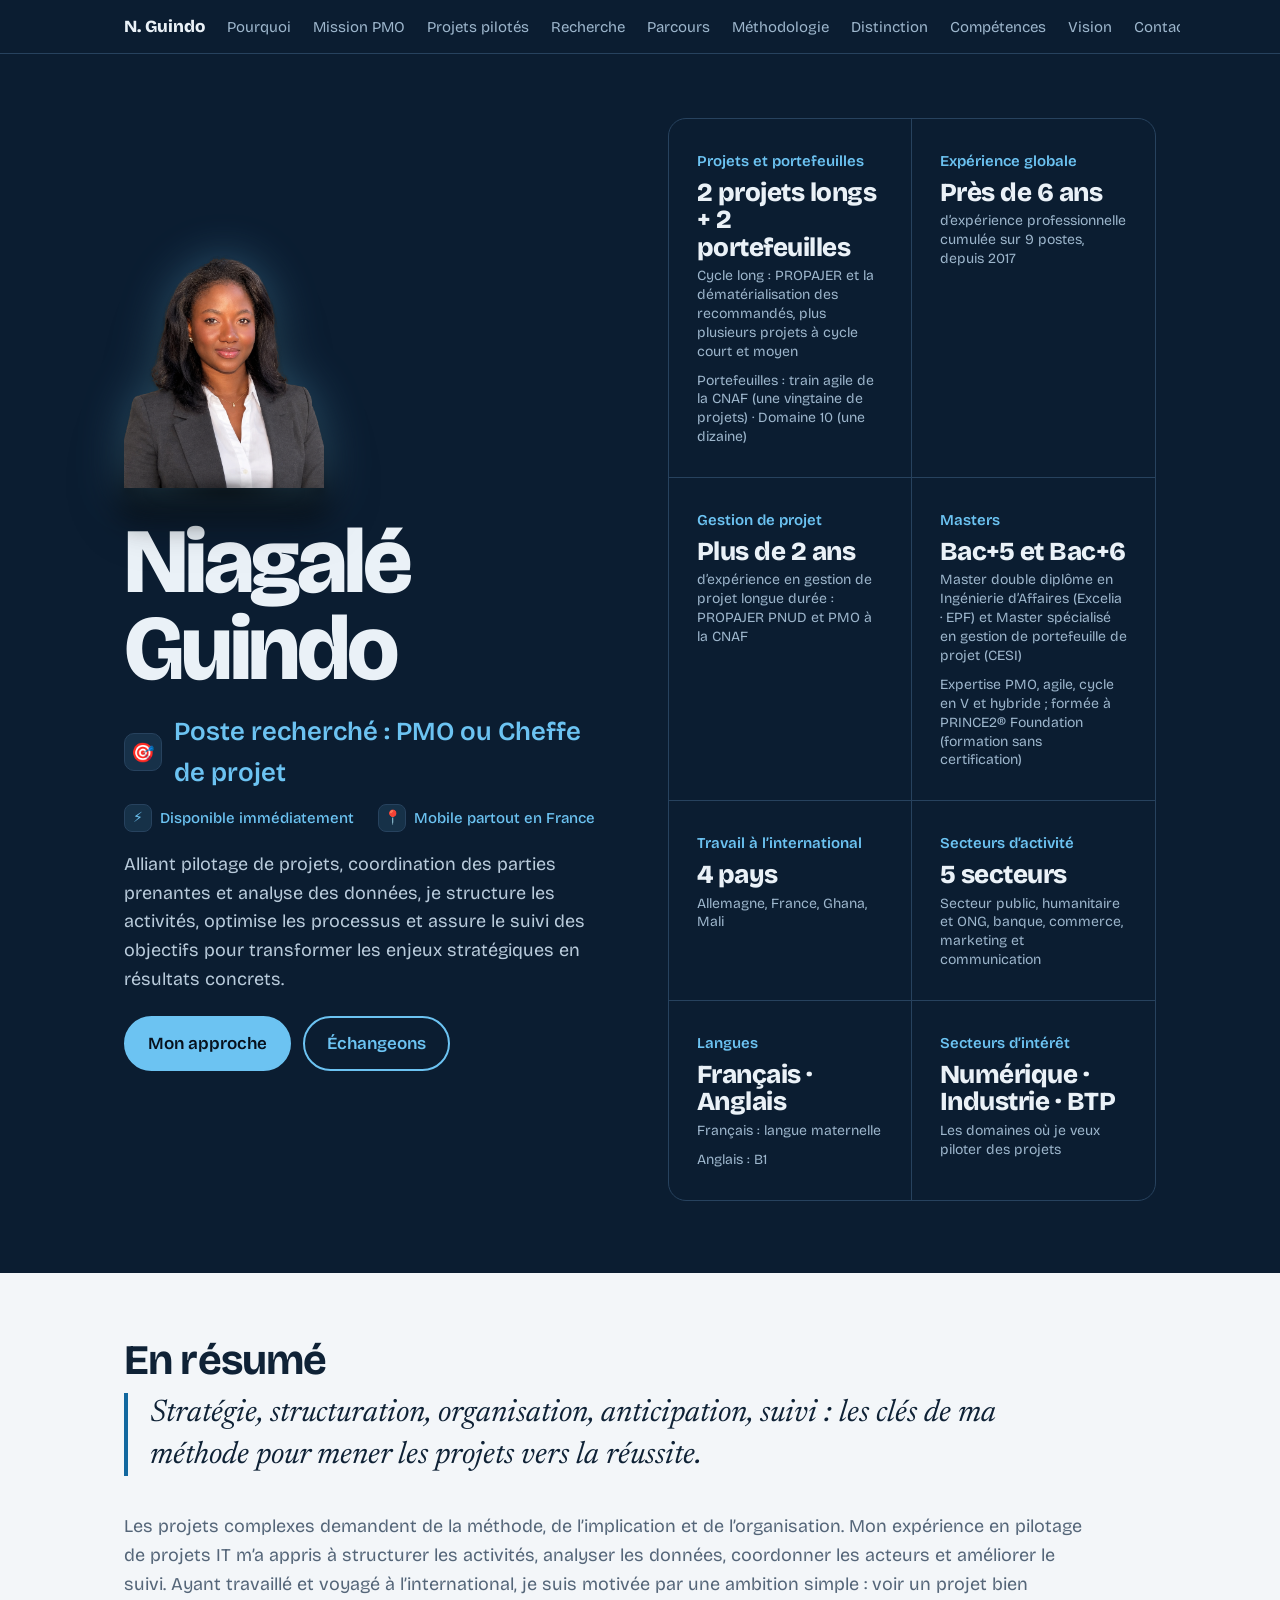
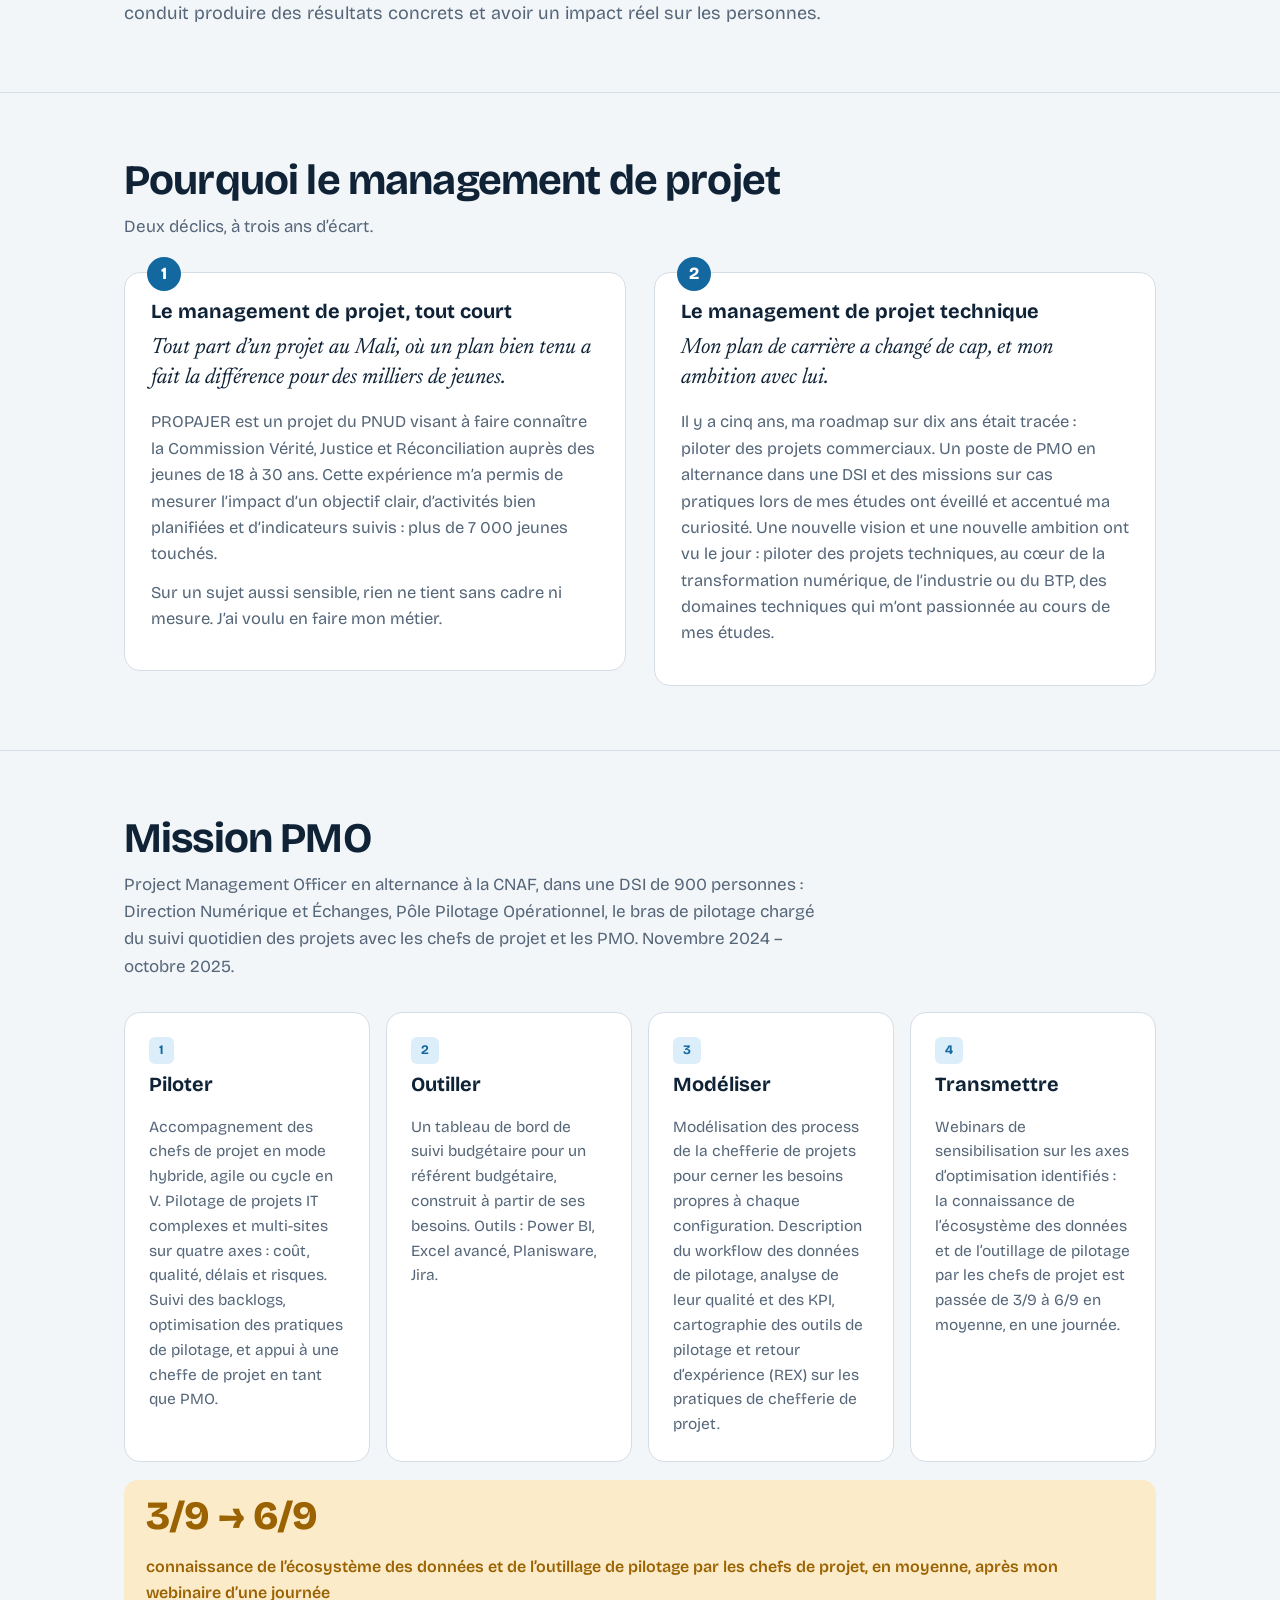
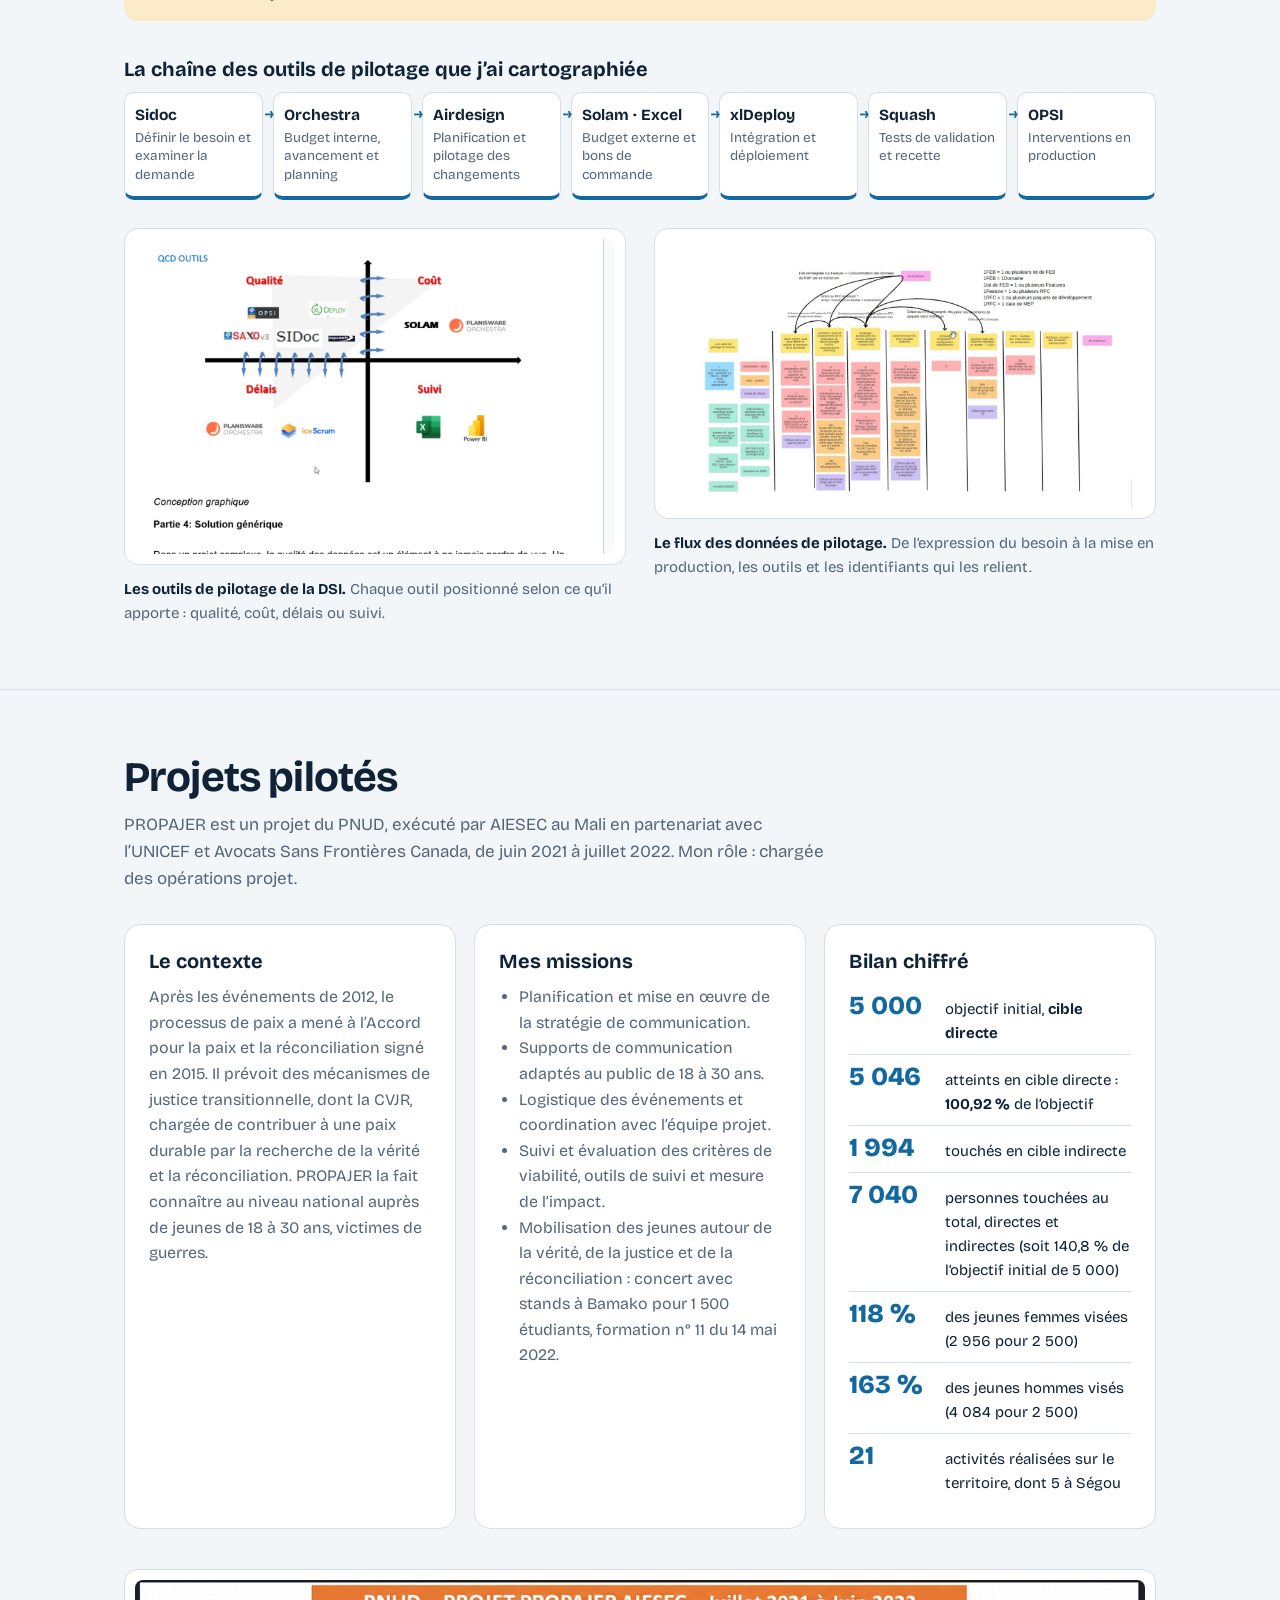
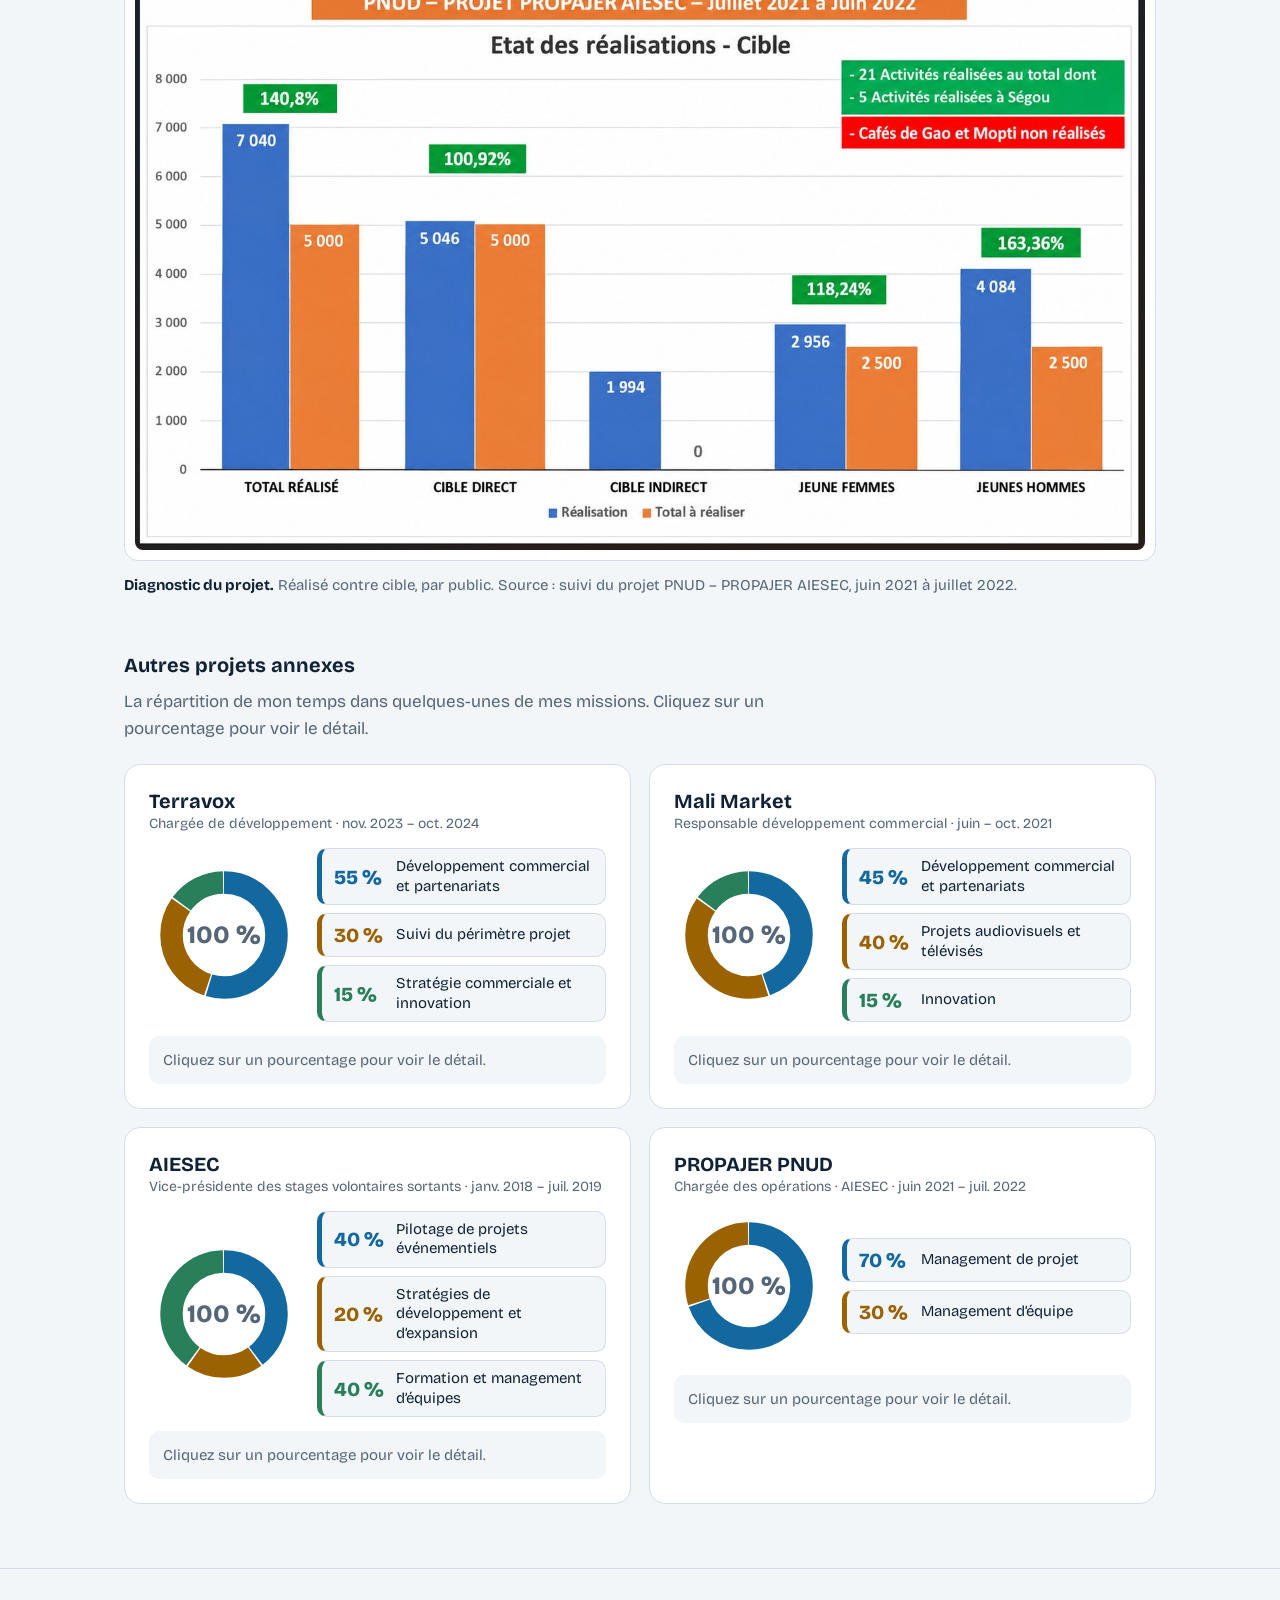
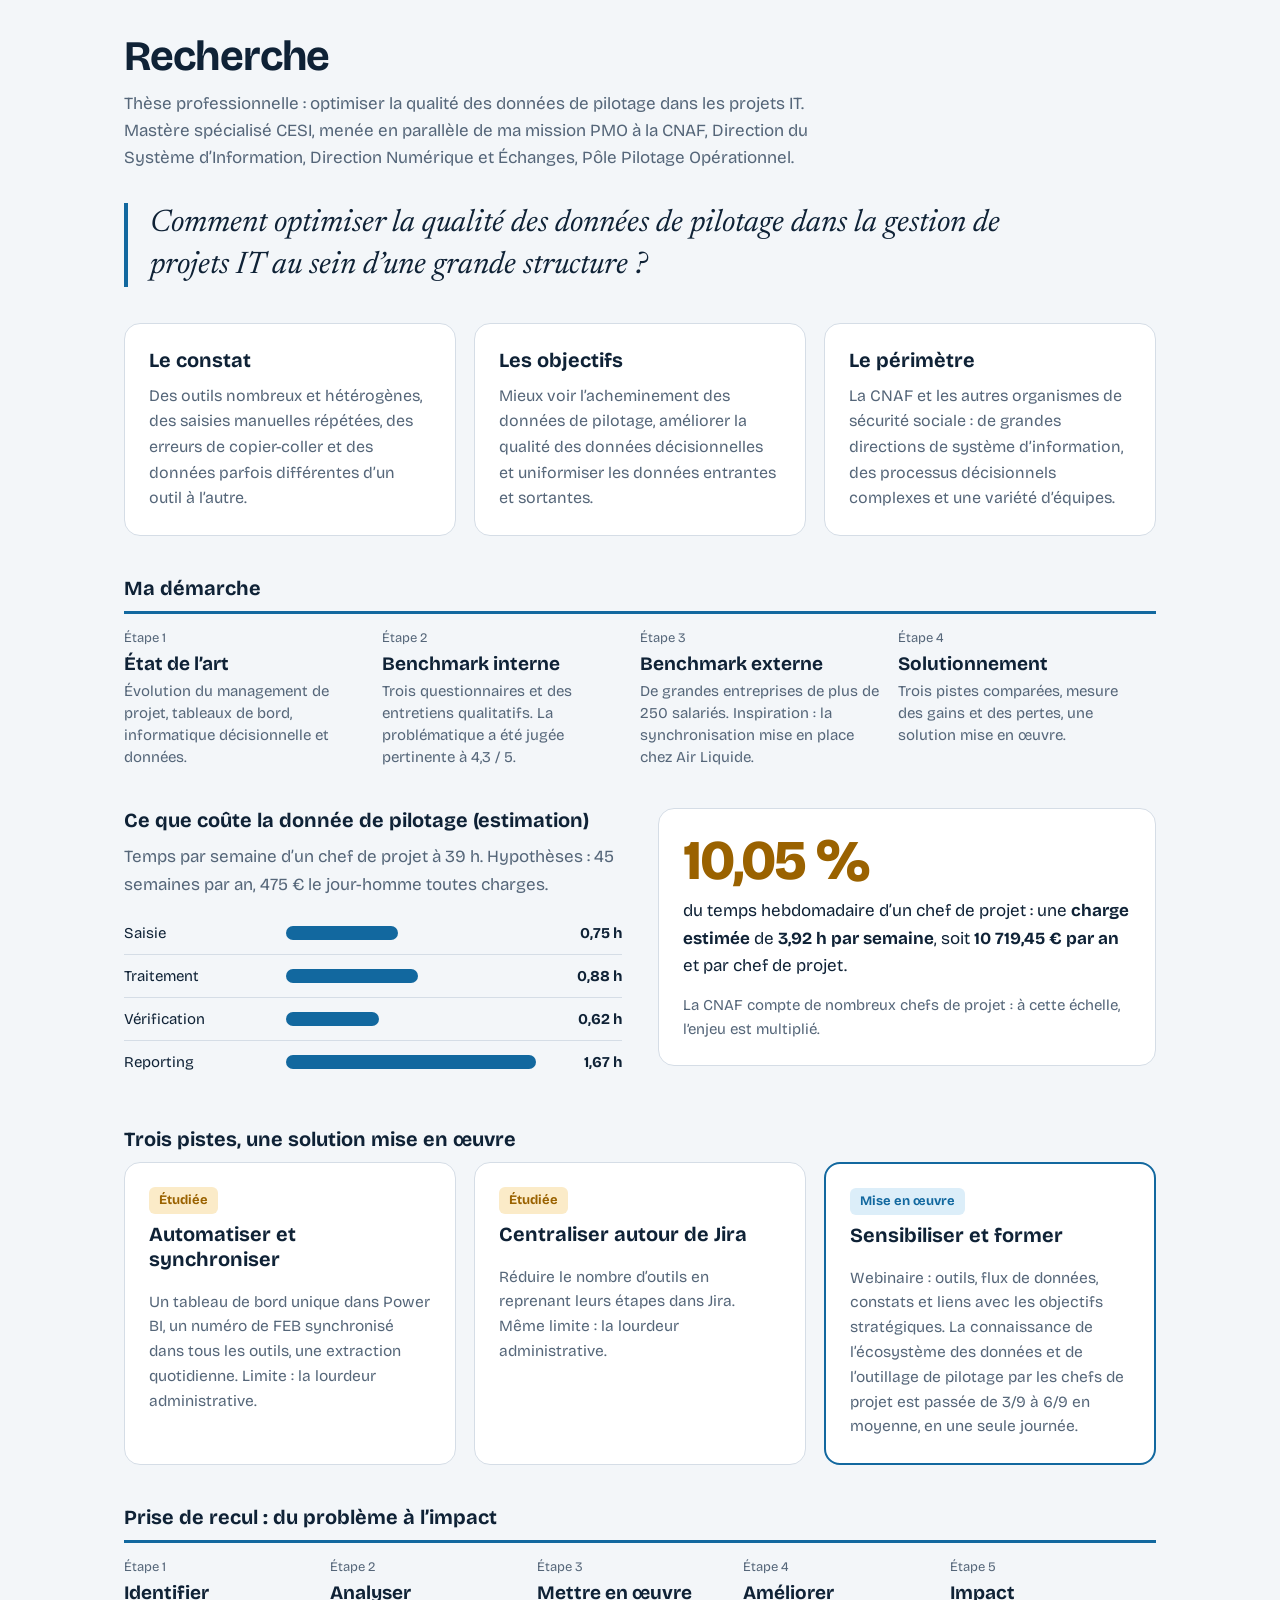
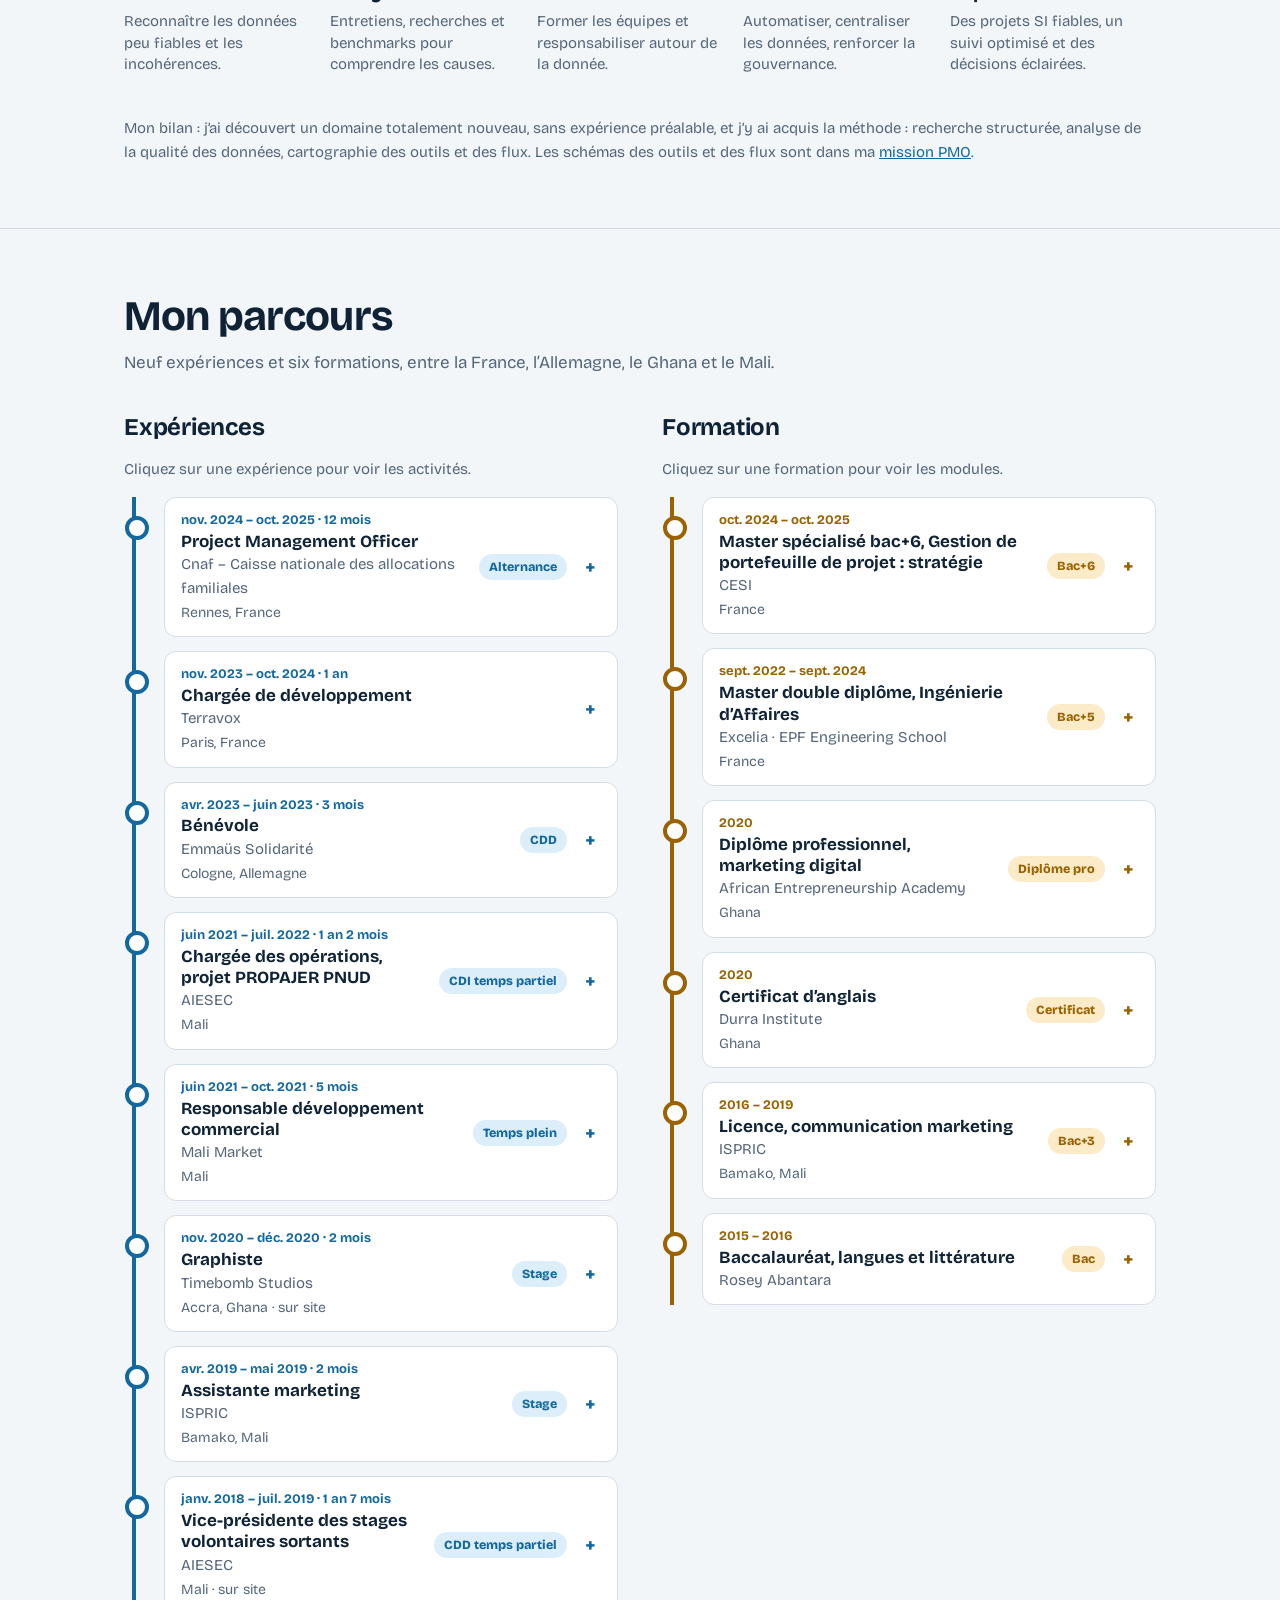
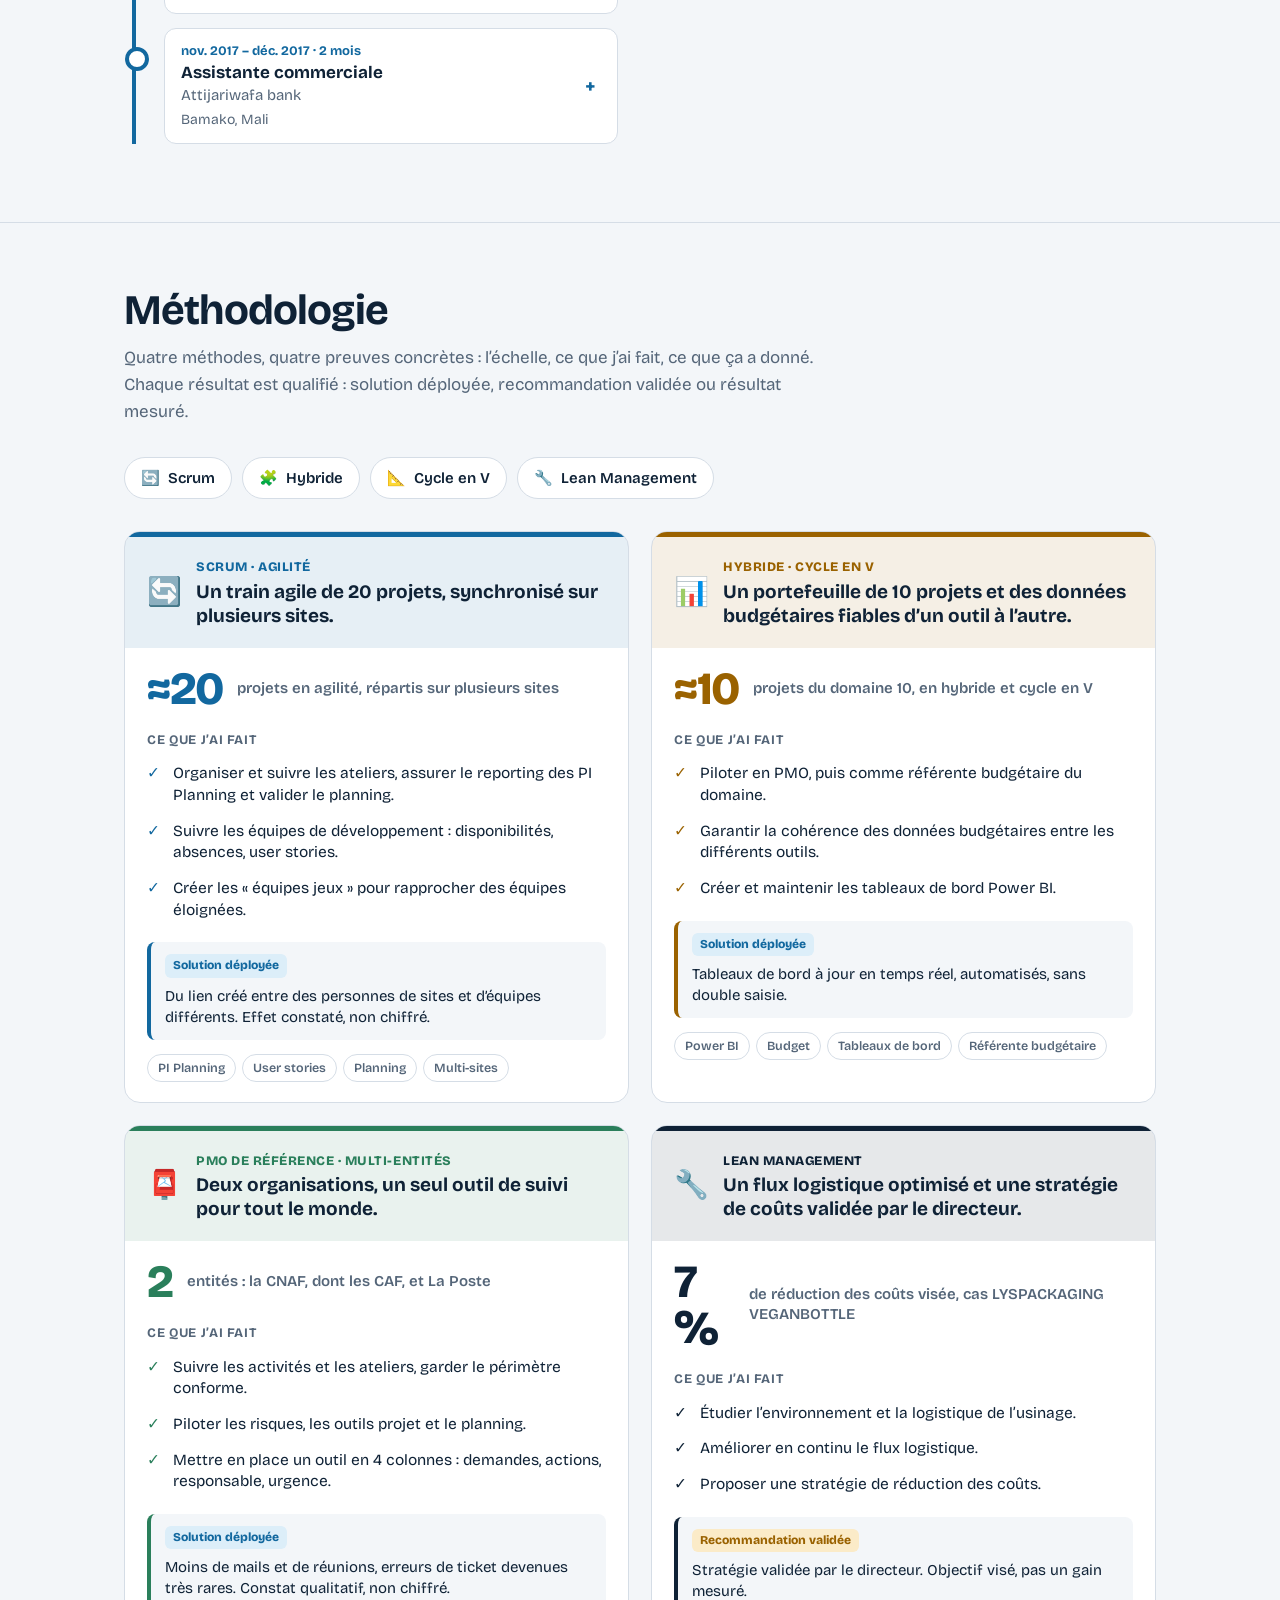
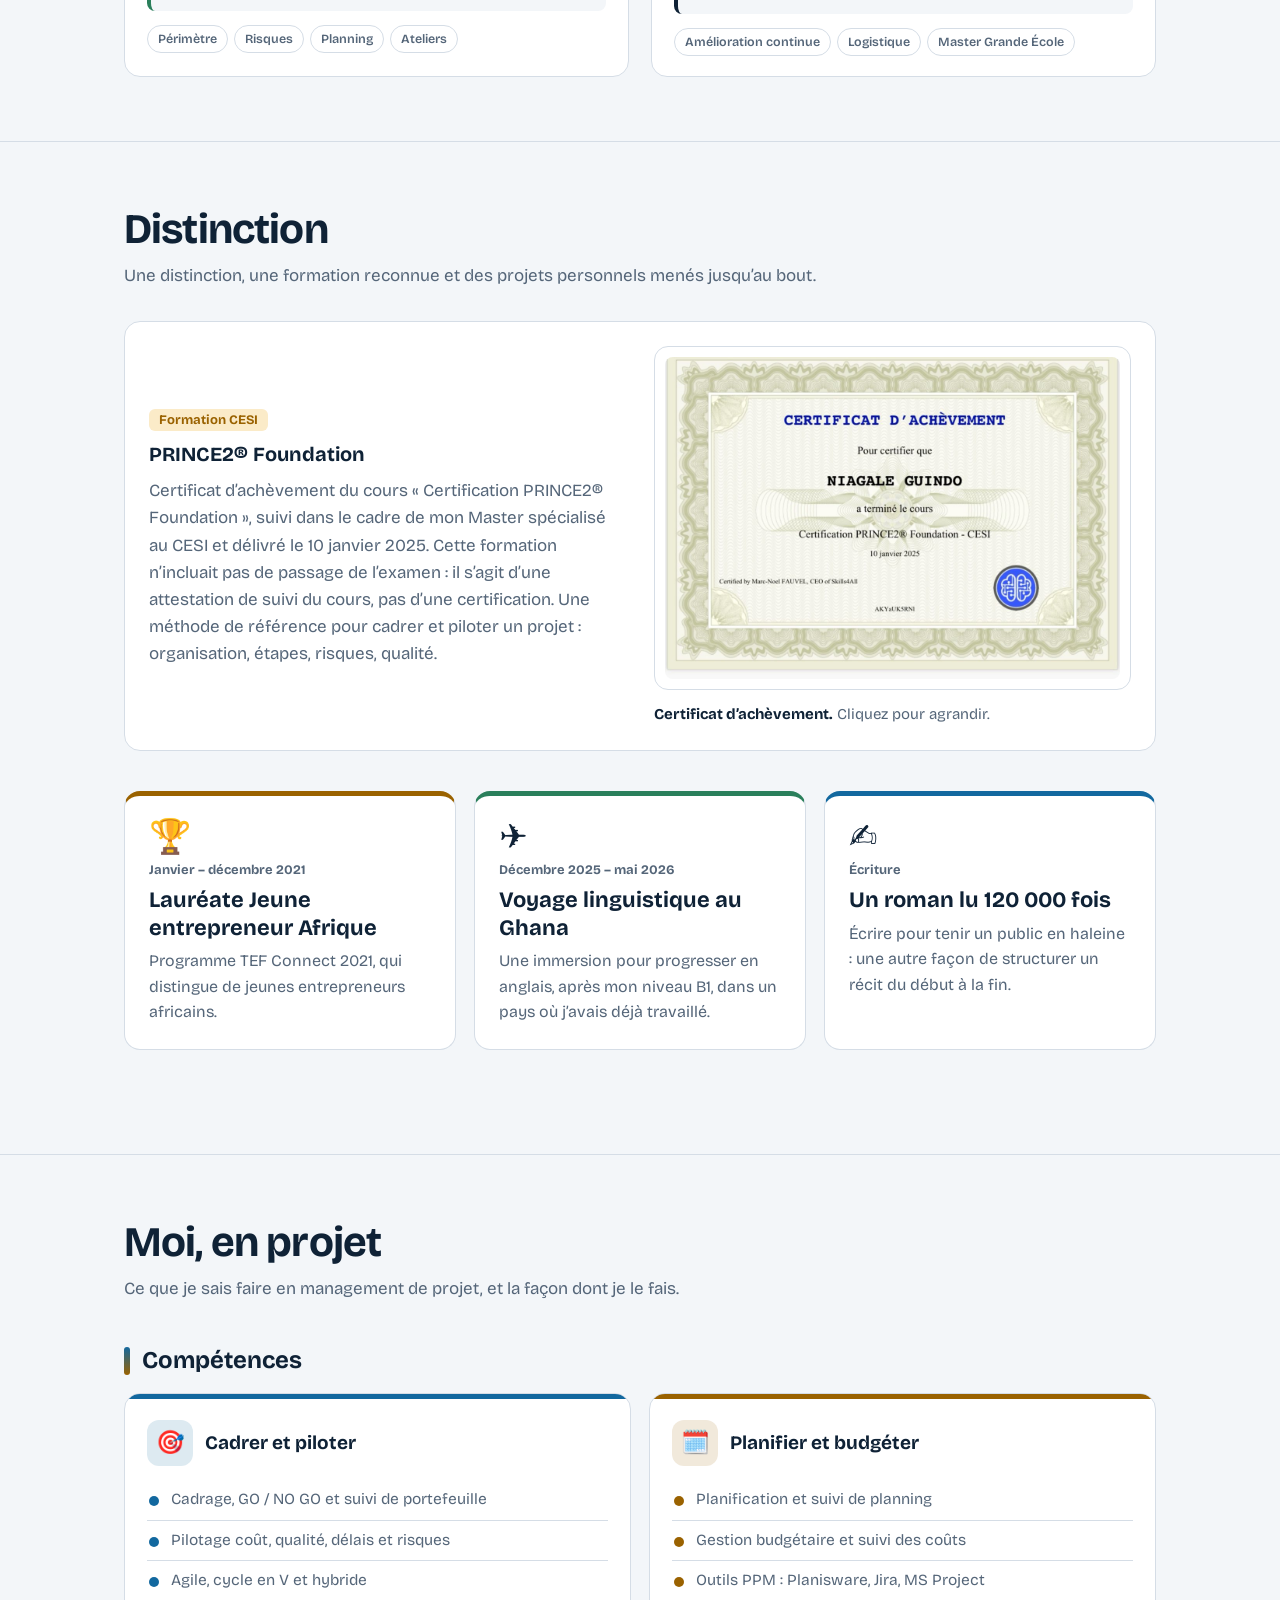
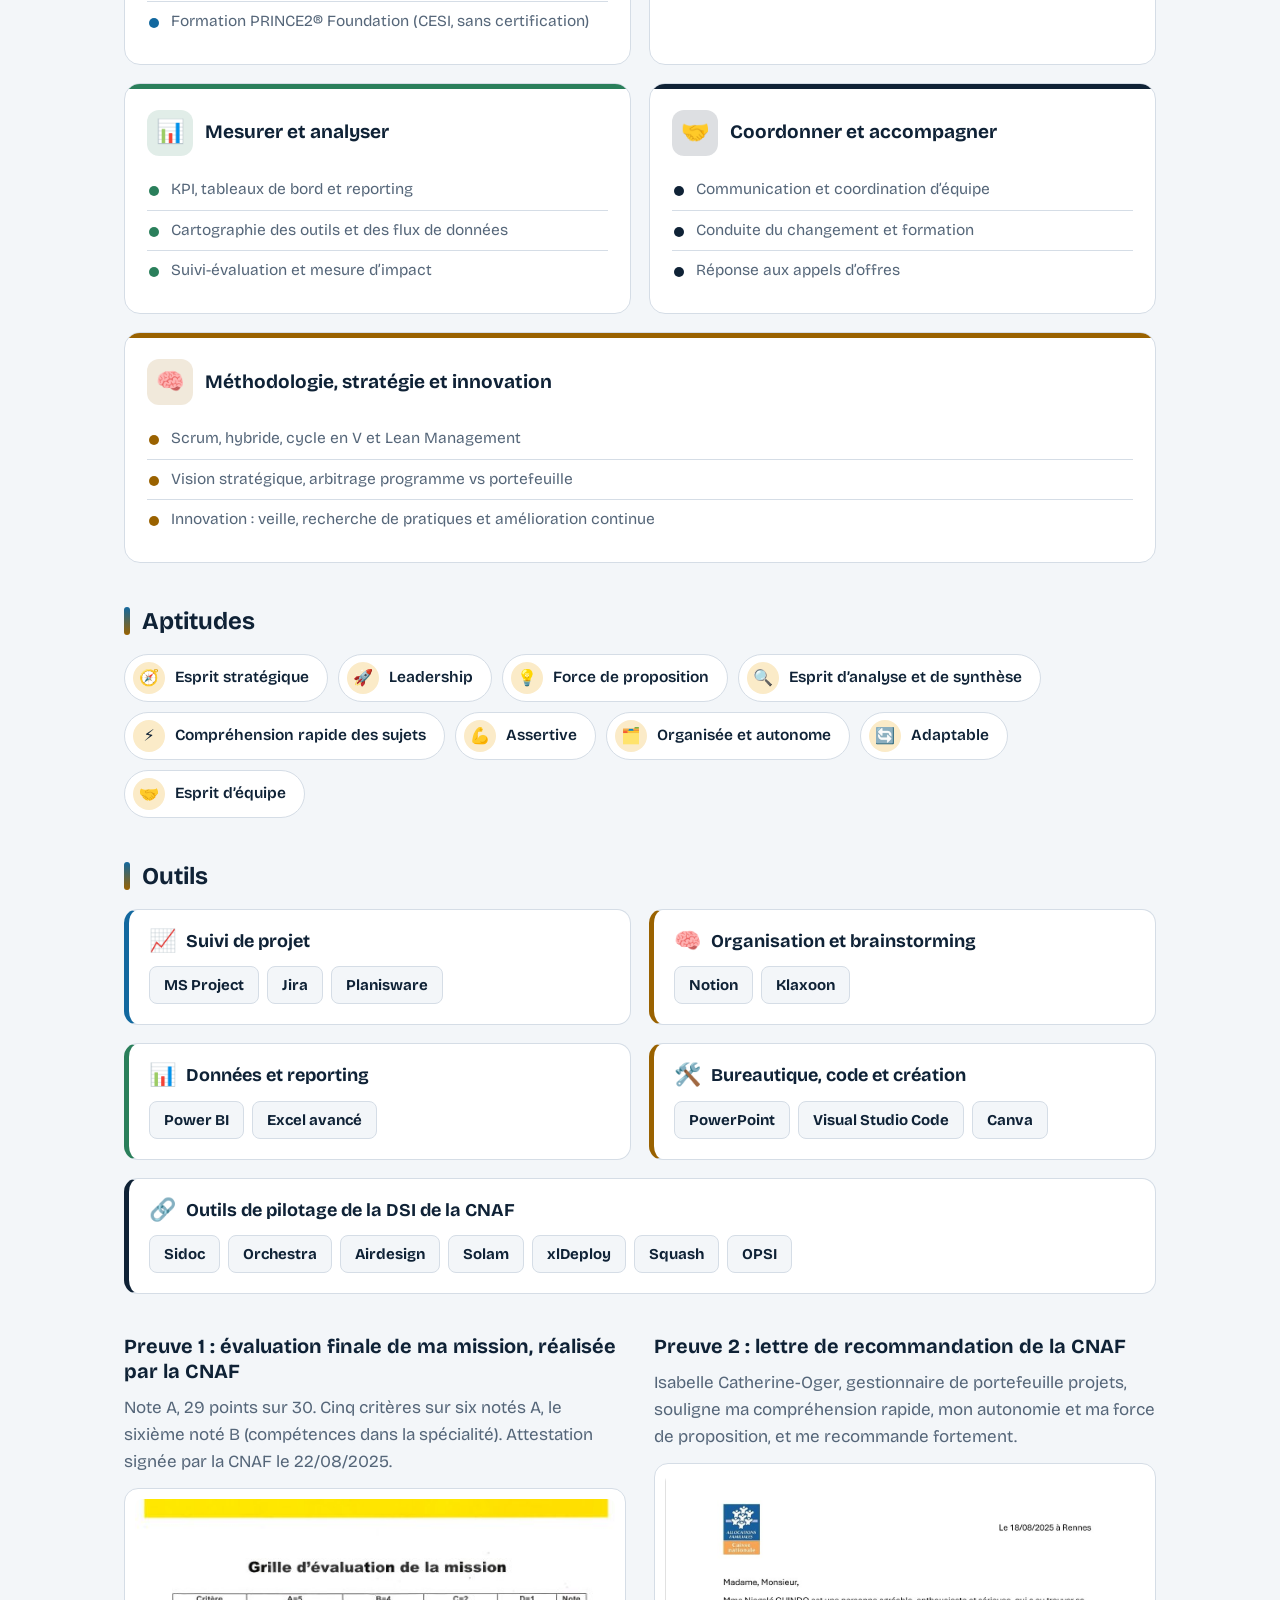
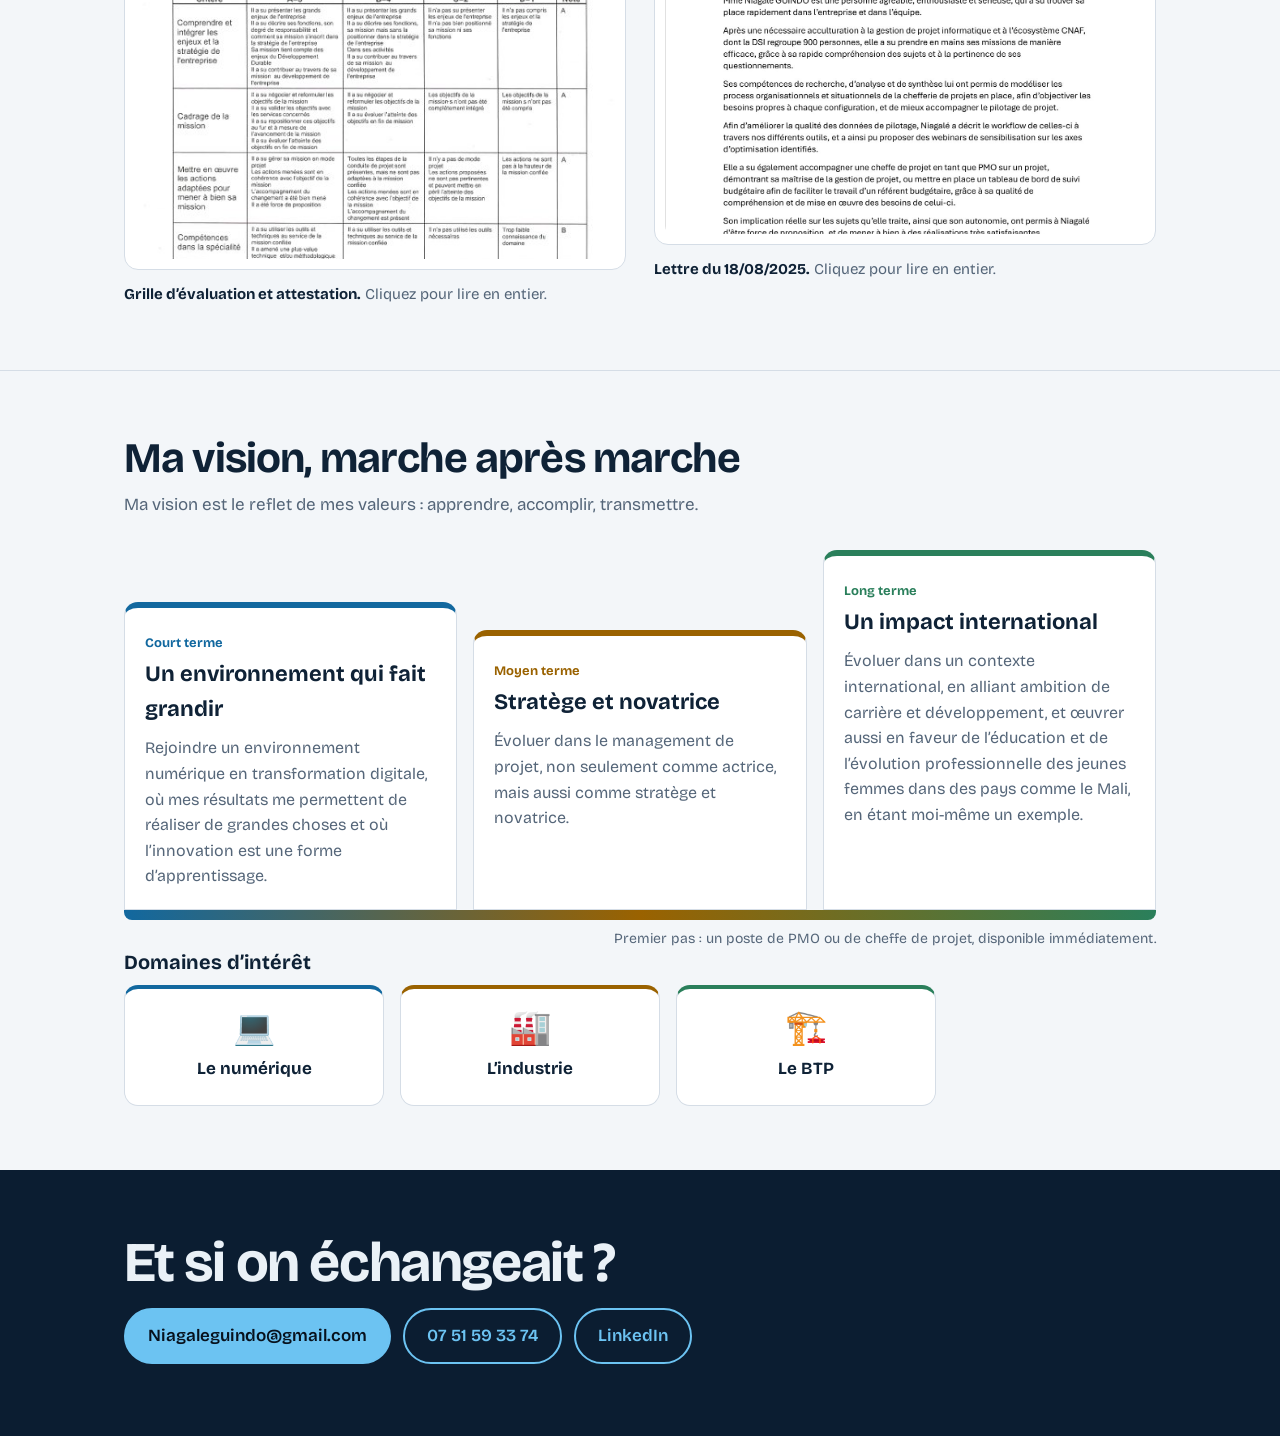
==== commit 33992523: "Add files via upload" ====
--- a/index.html
+++ b/index.html
@@ -199,7 +199,6 @@
 <footer id="contact"><div class="wrap">
 <h2>Et si on échangeait ?</h2>
 <div class="cta"><a class="btn p" href="mailto:Niagaleguindo@gmail.com">Niagaleguindo@gmail.com</a><a class="btn s" href="tel:+33751593374">07 51 59 33 74</a><a class="btn s" href="https://www.linkedin.com/in/niagale-guindo-ba3482202/" rel="noopener">LinkedIn</a></div>
-<p style="color:#9DB6CC;margin-top:20px;font-size:15px">France · Permis B</p>
 </div></footer>
 
 <dialog id="dlg"><img alt=""></dialog>
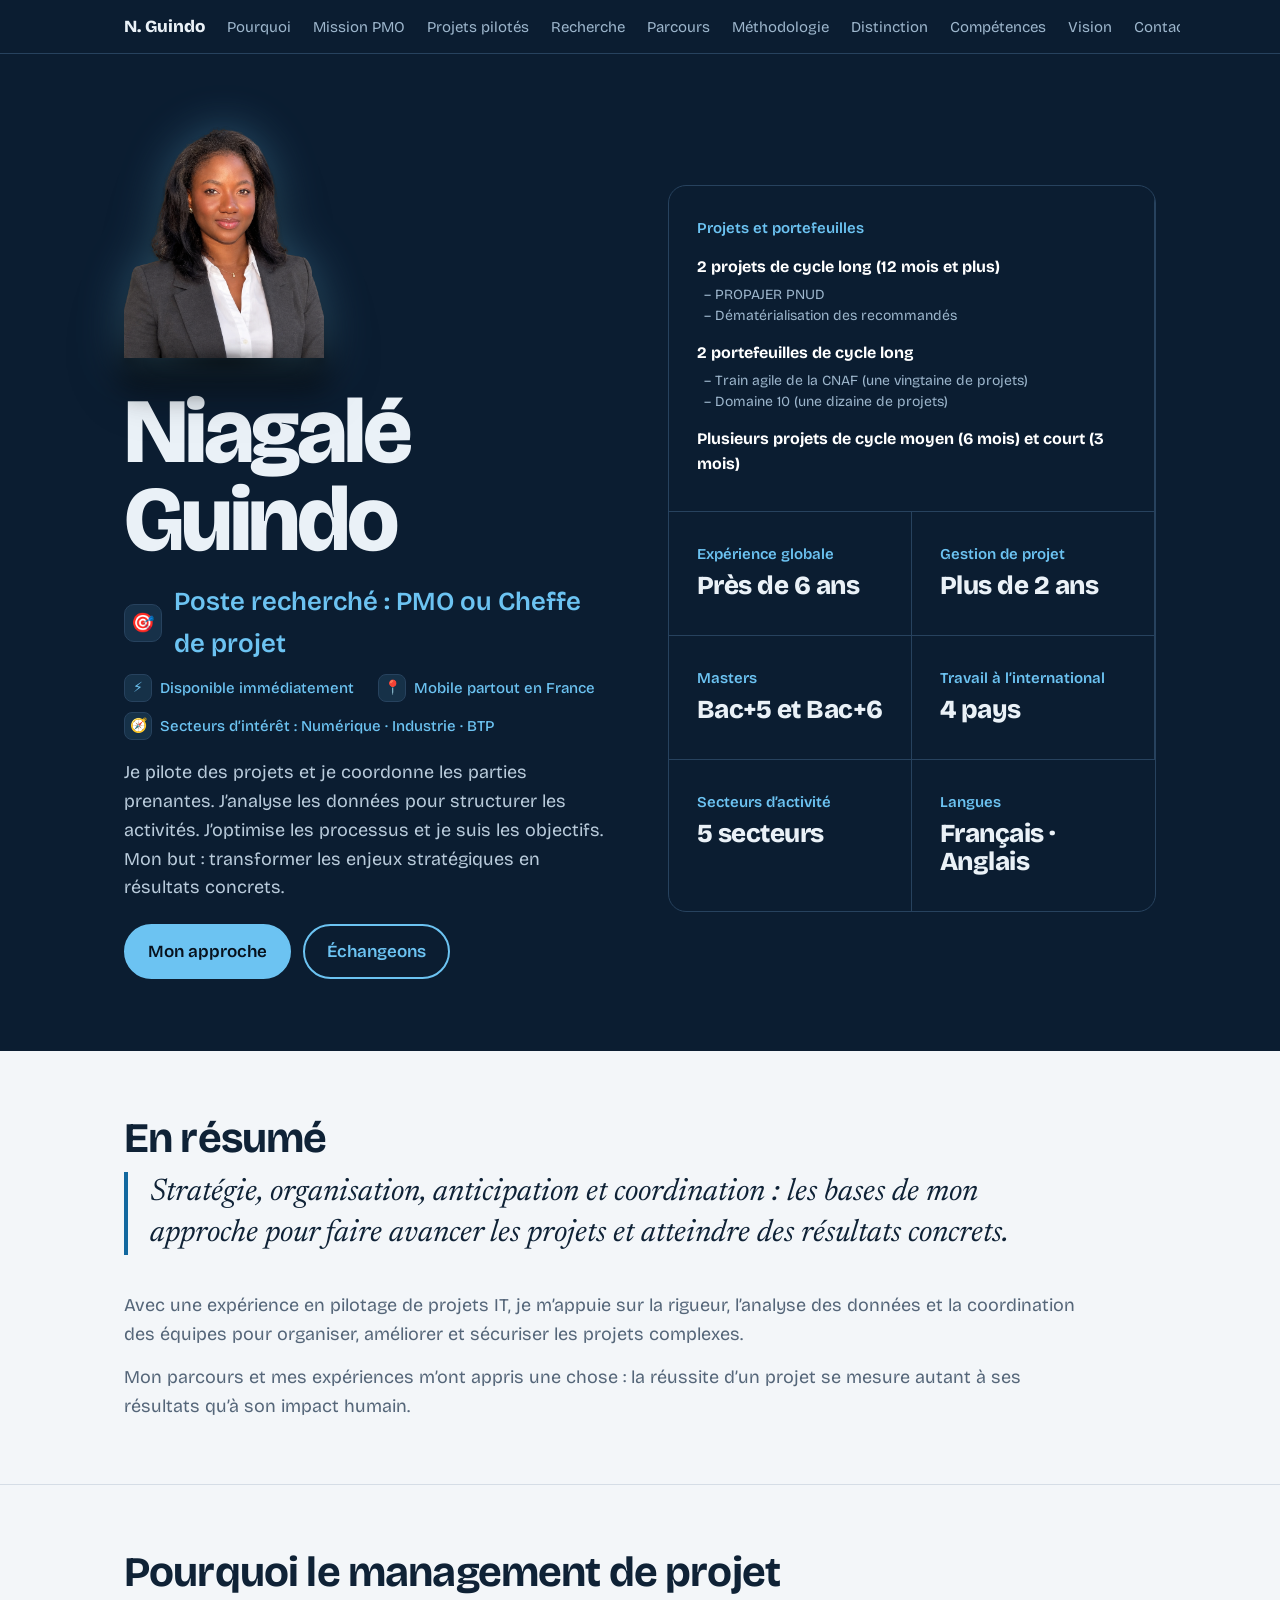
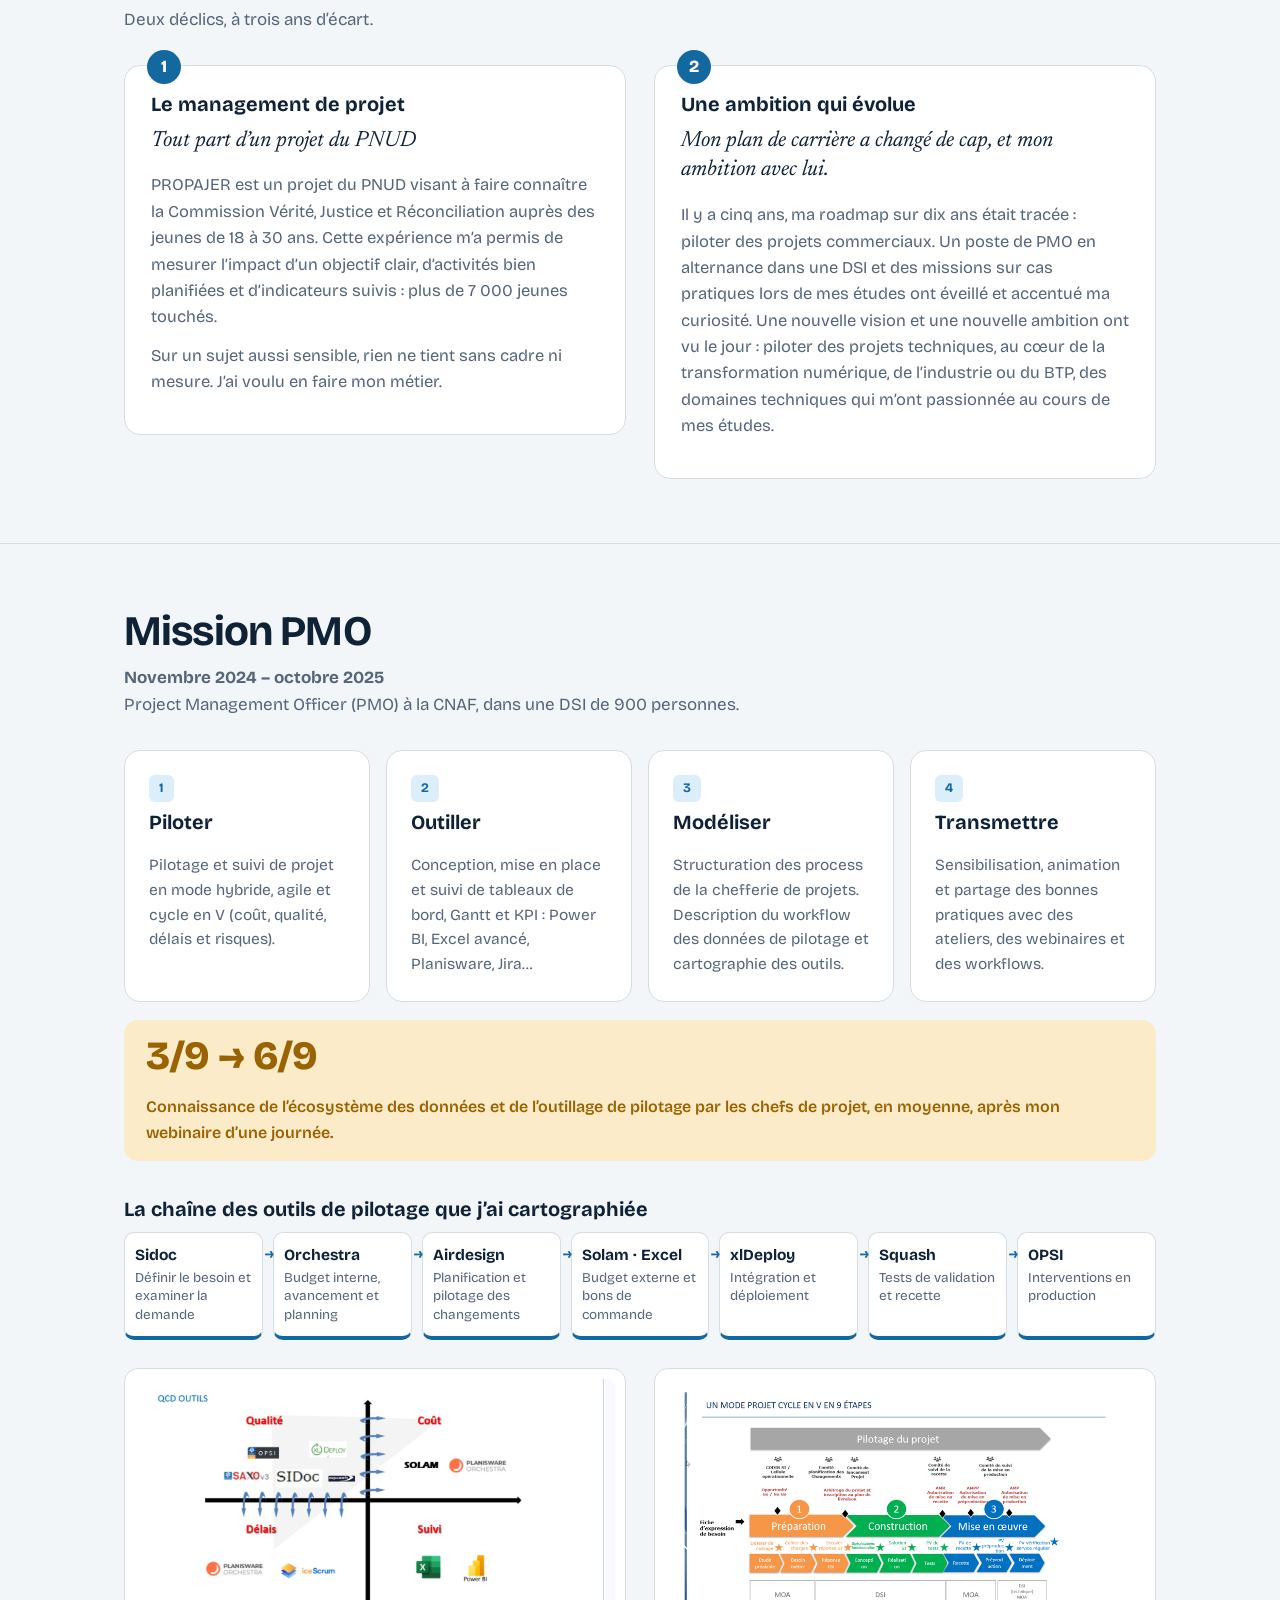
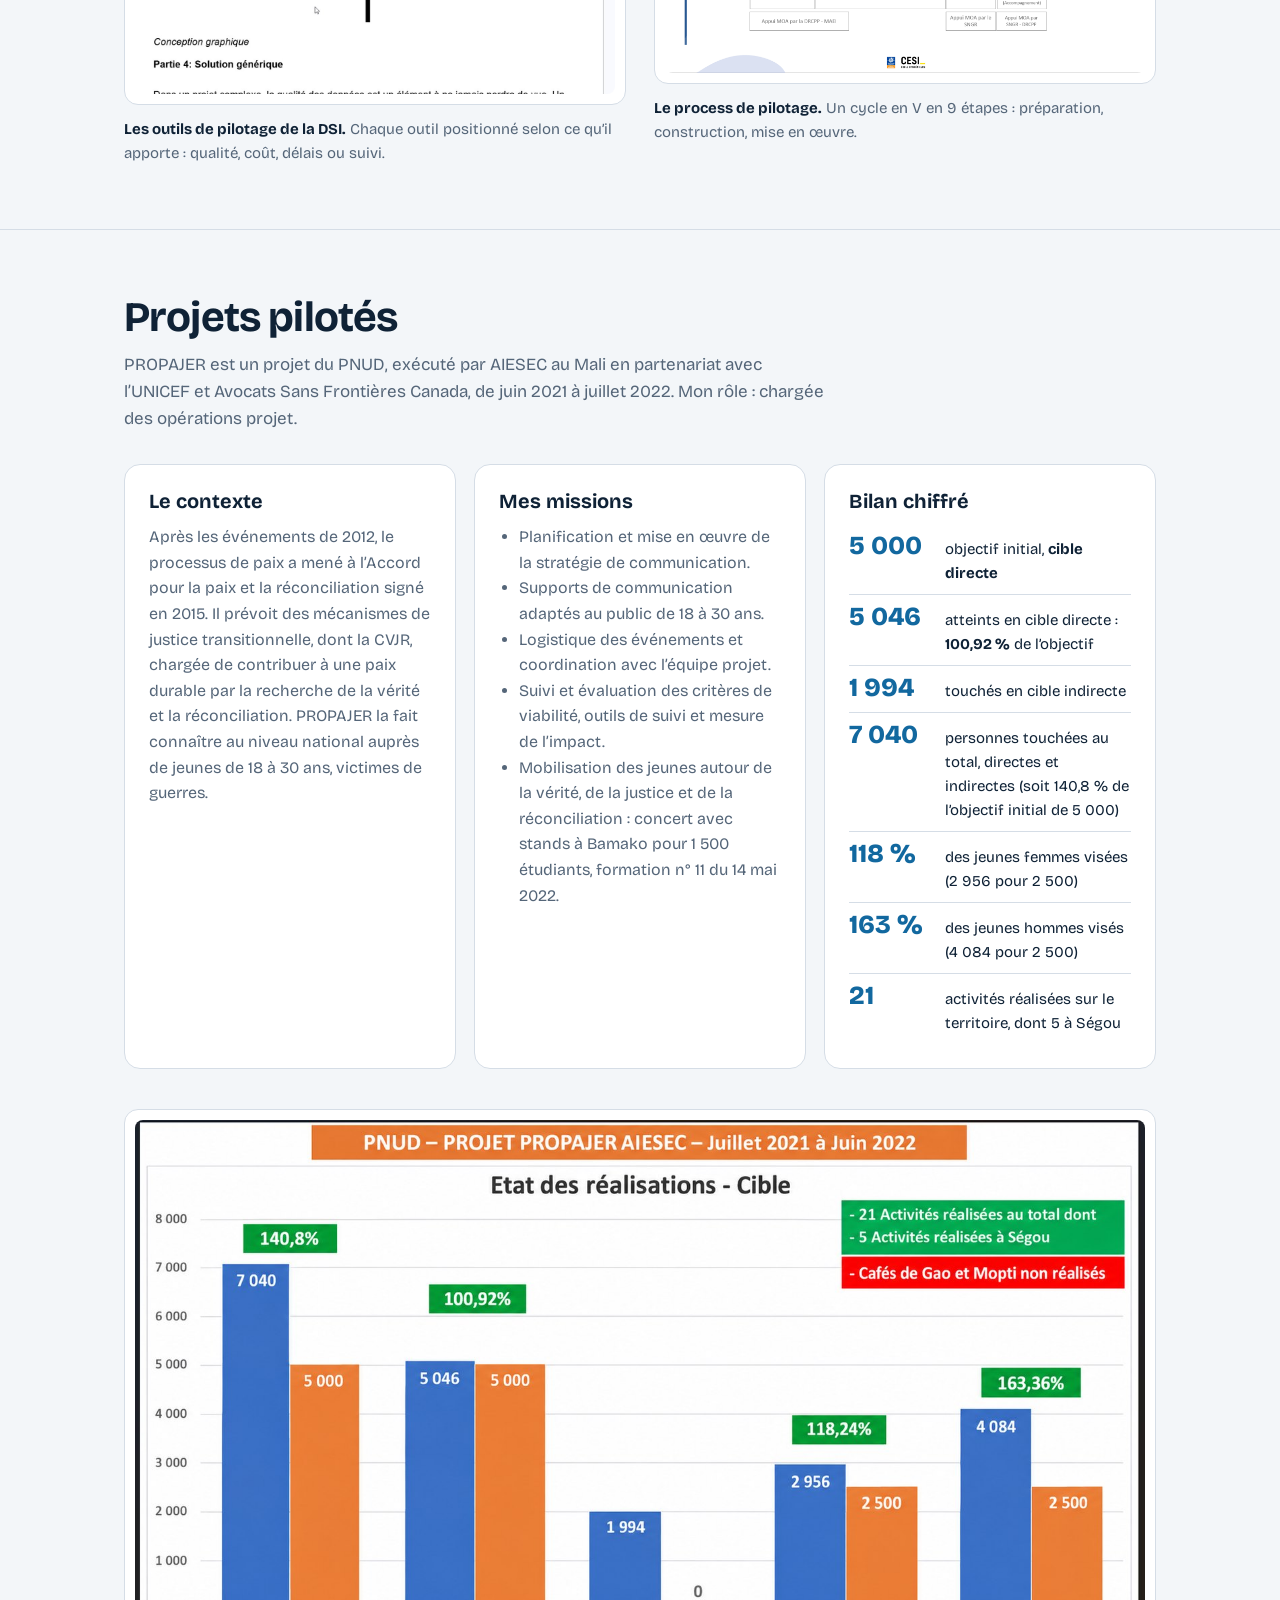
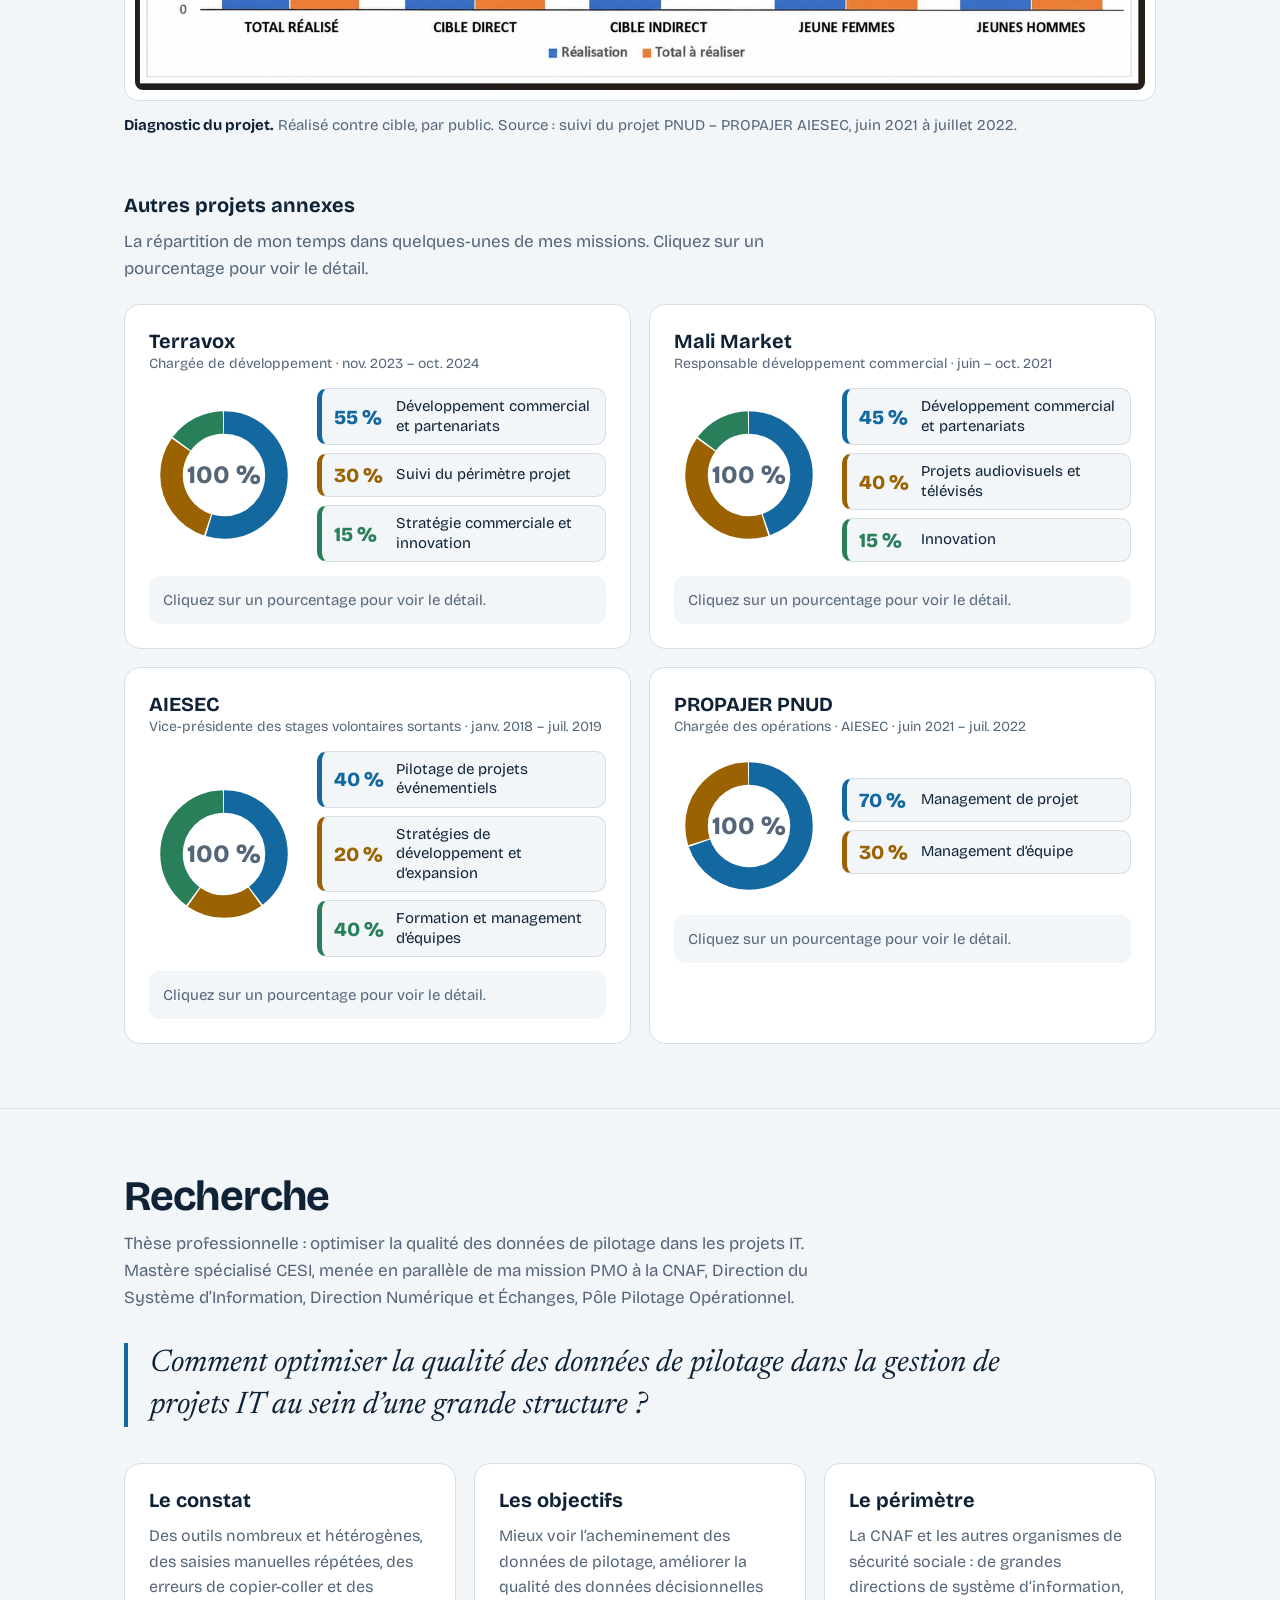
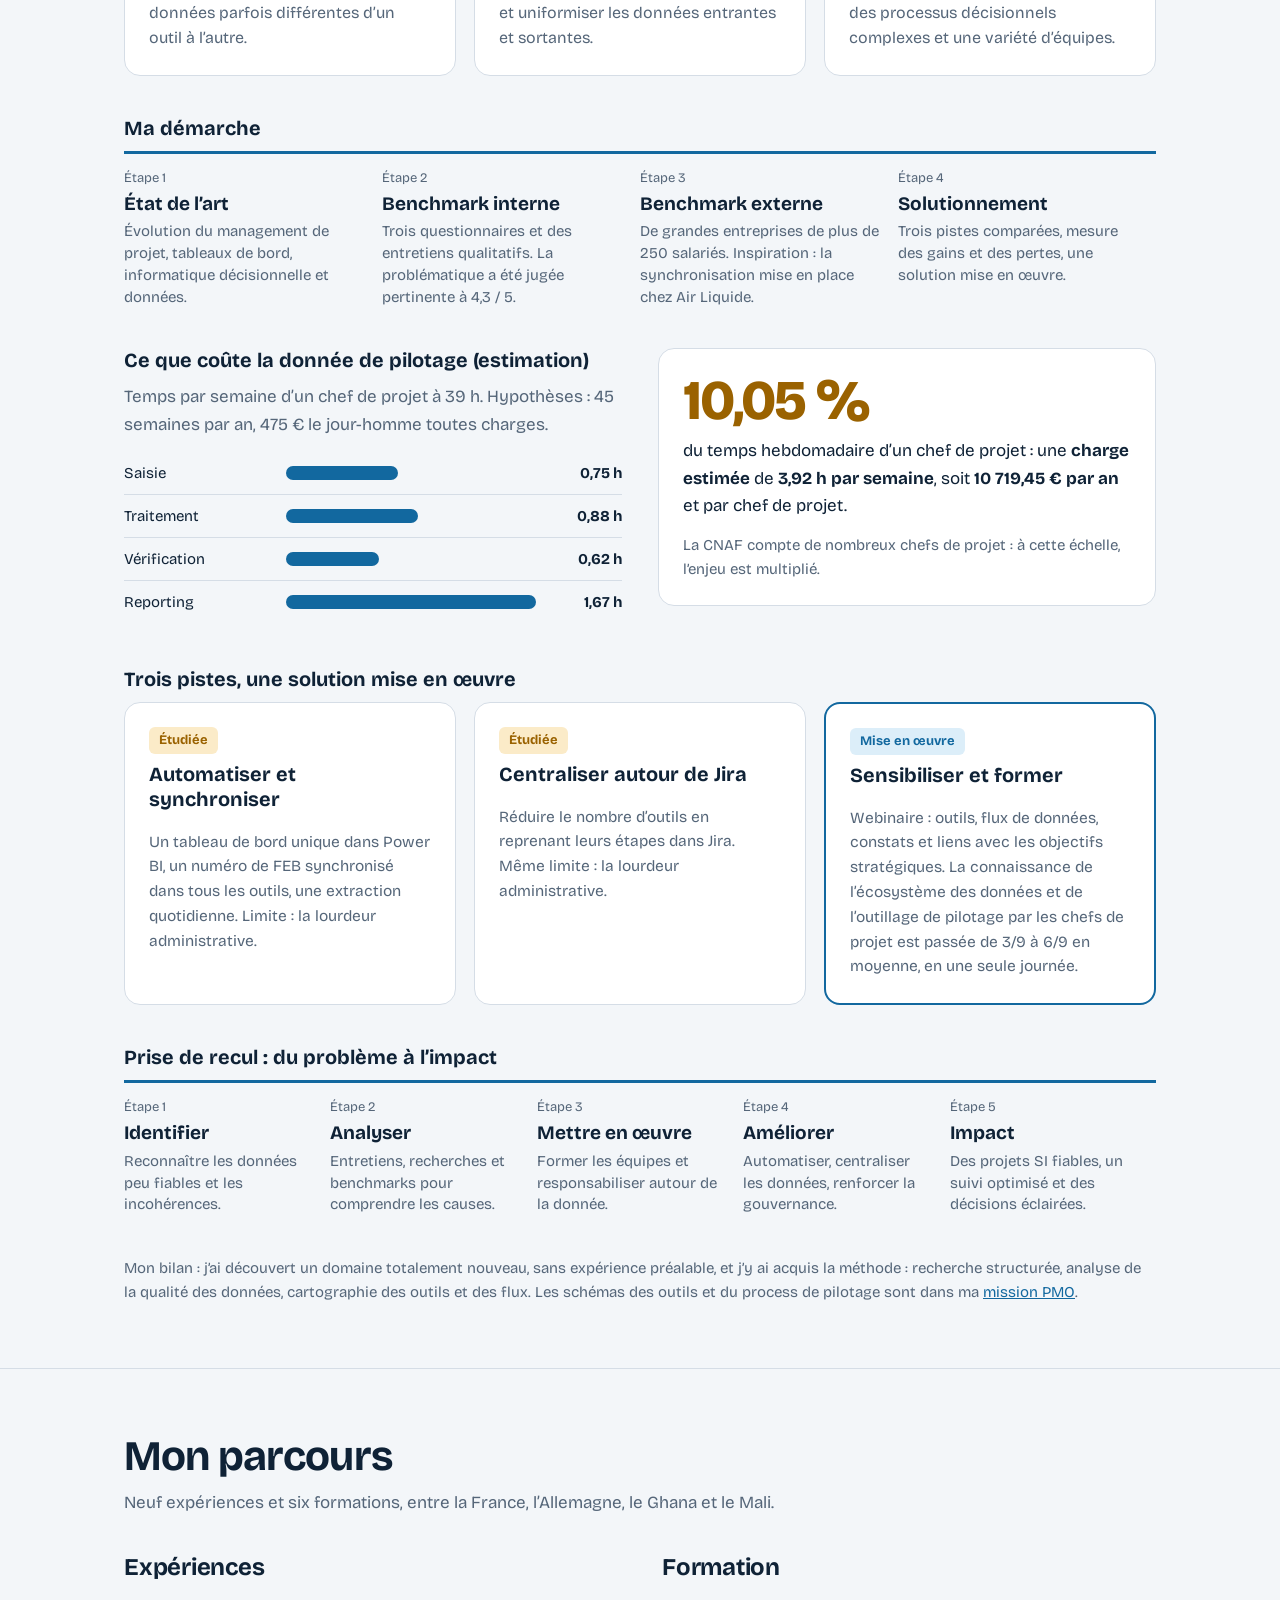
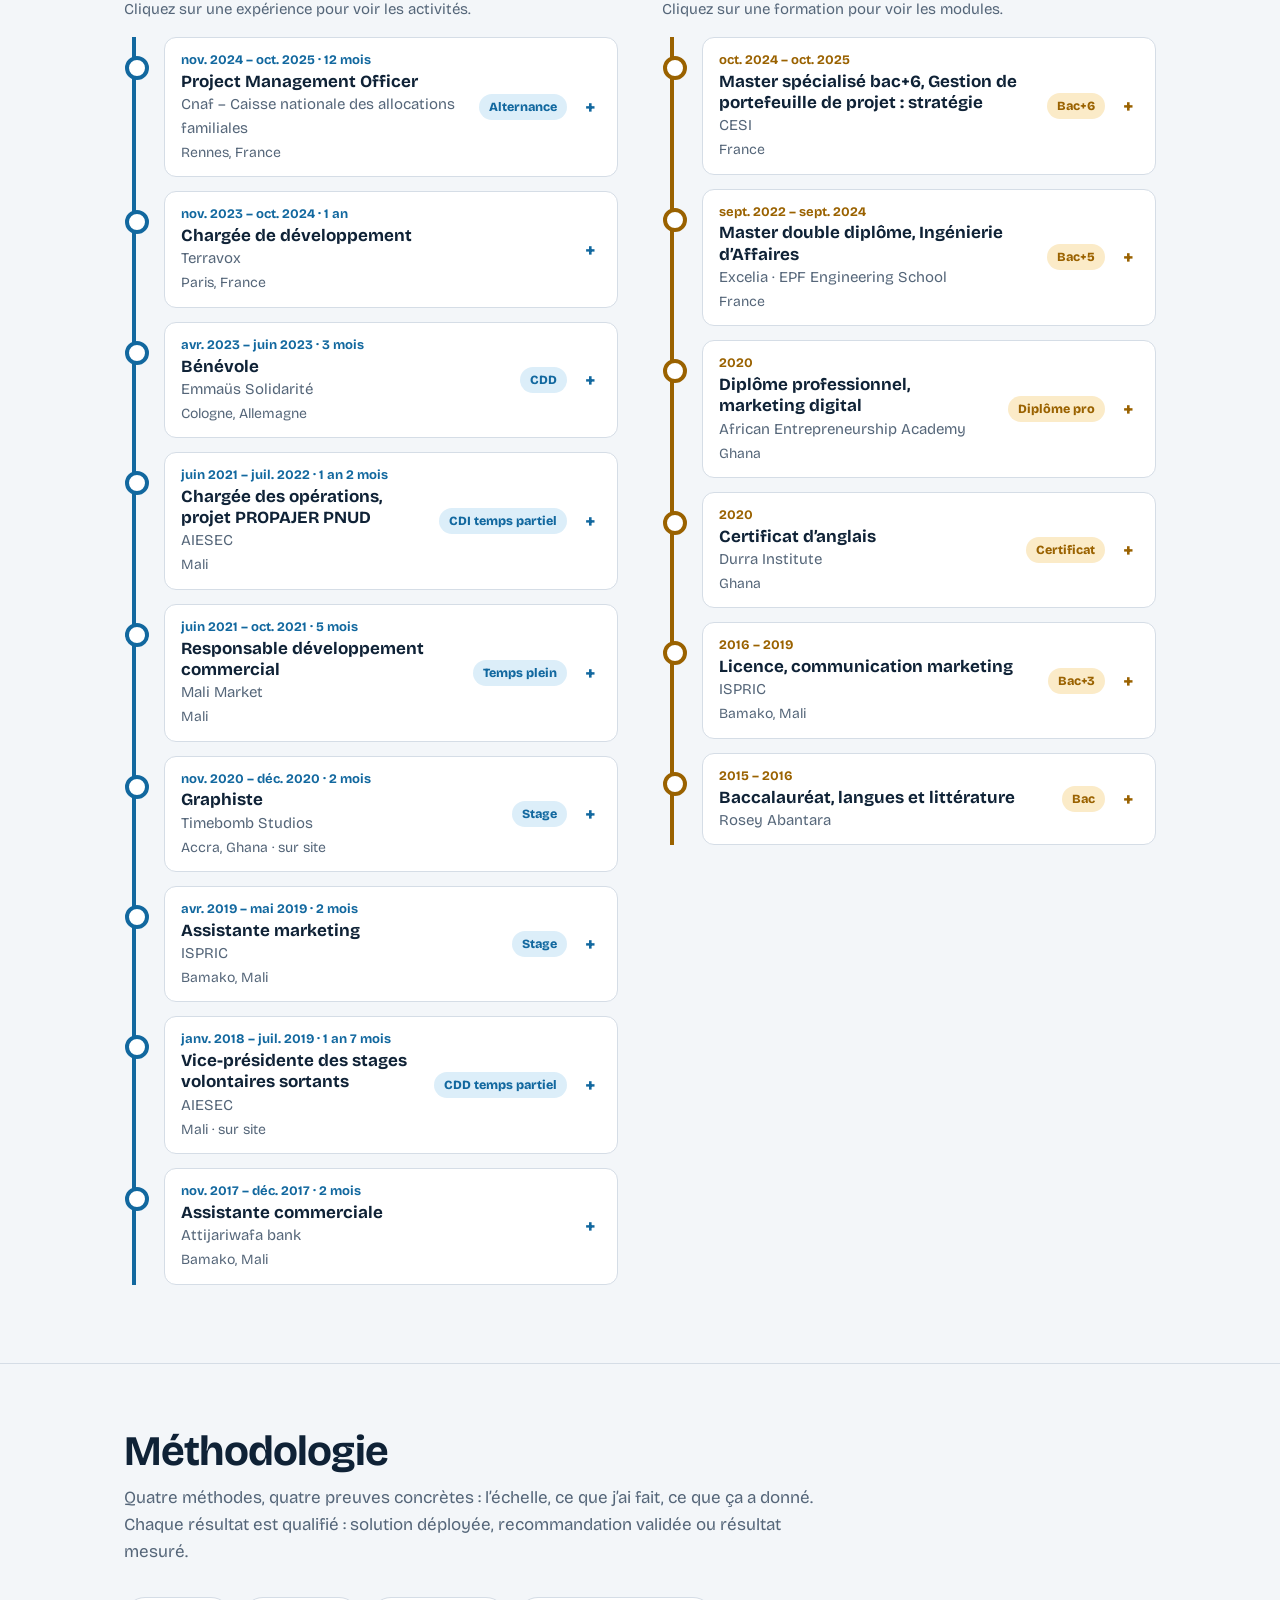
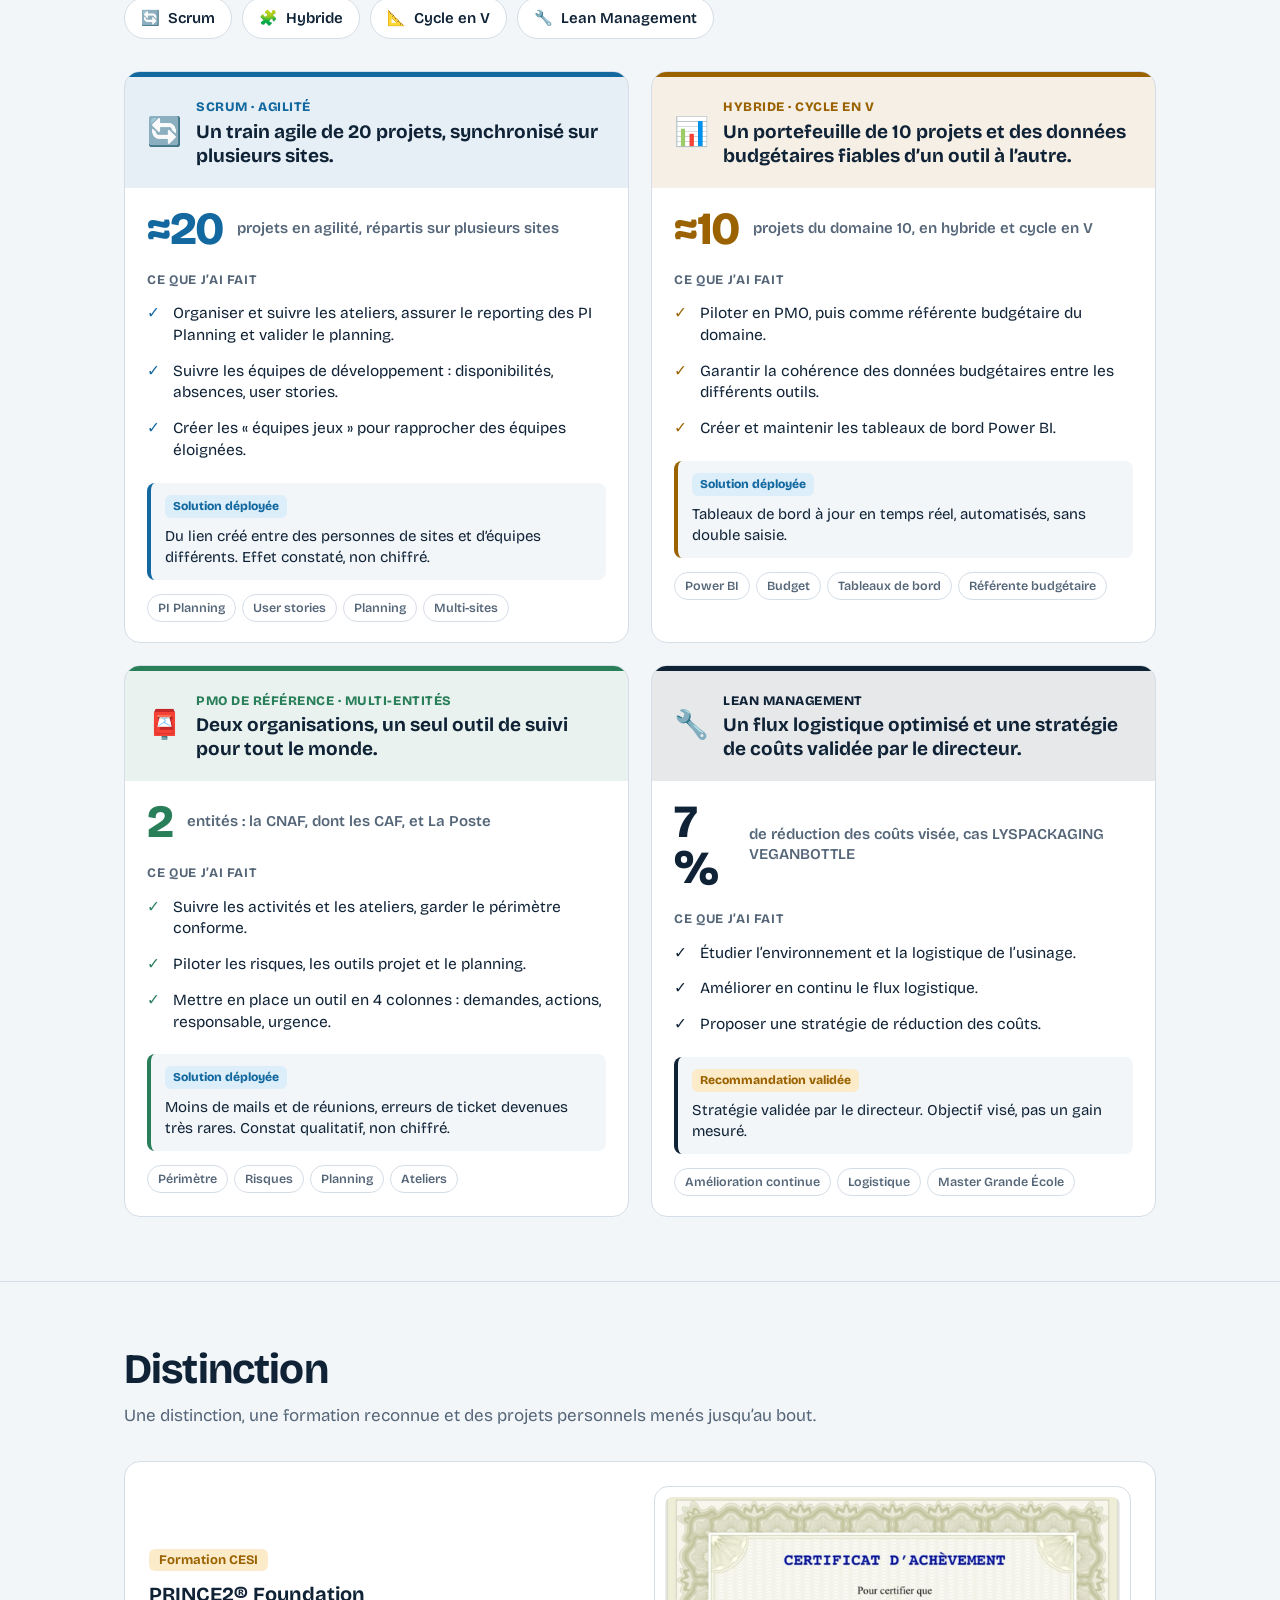
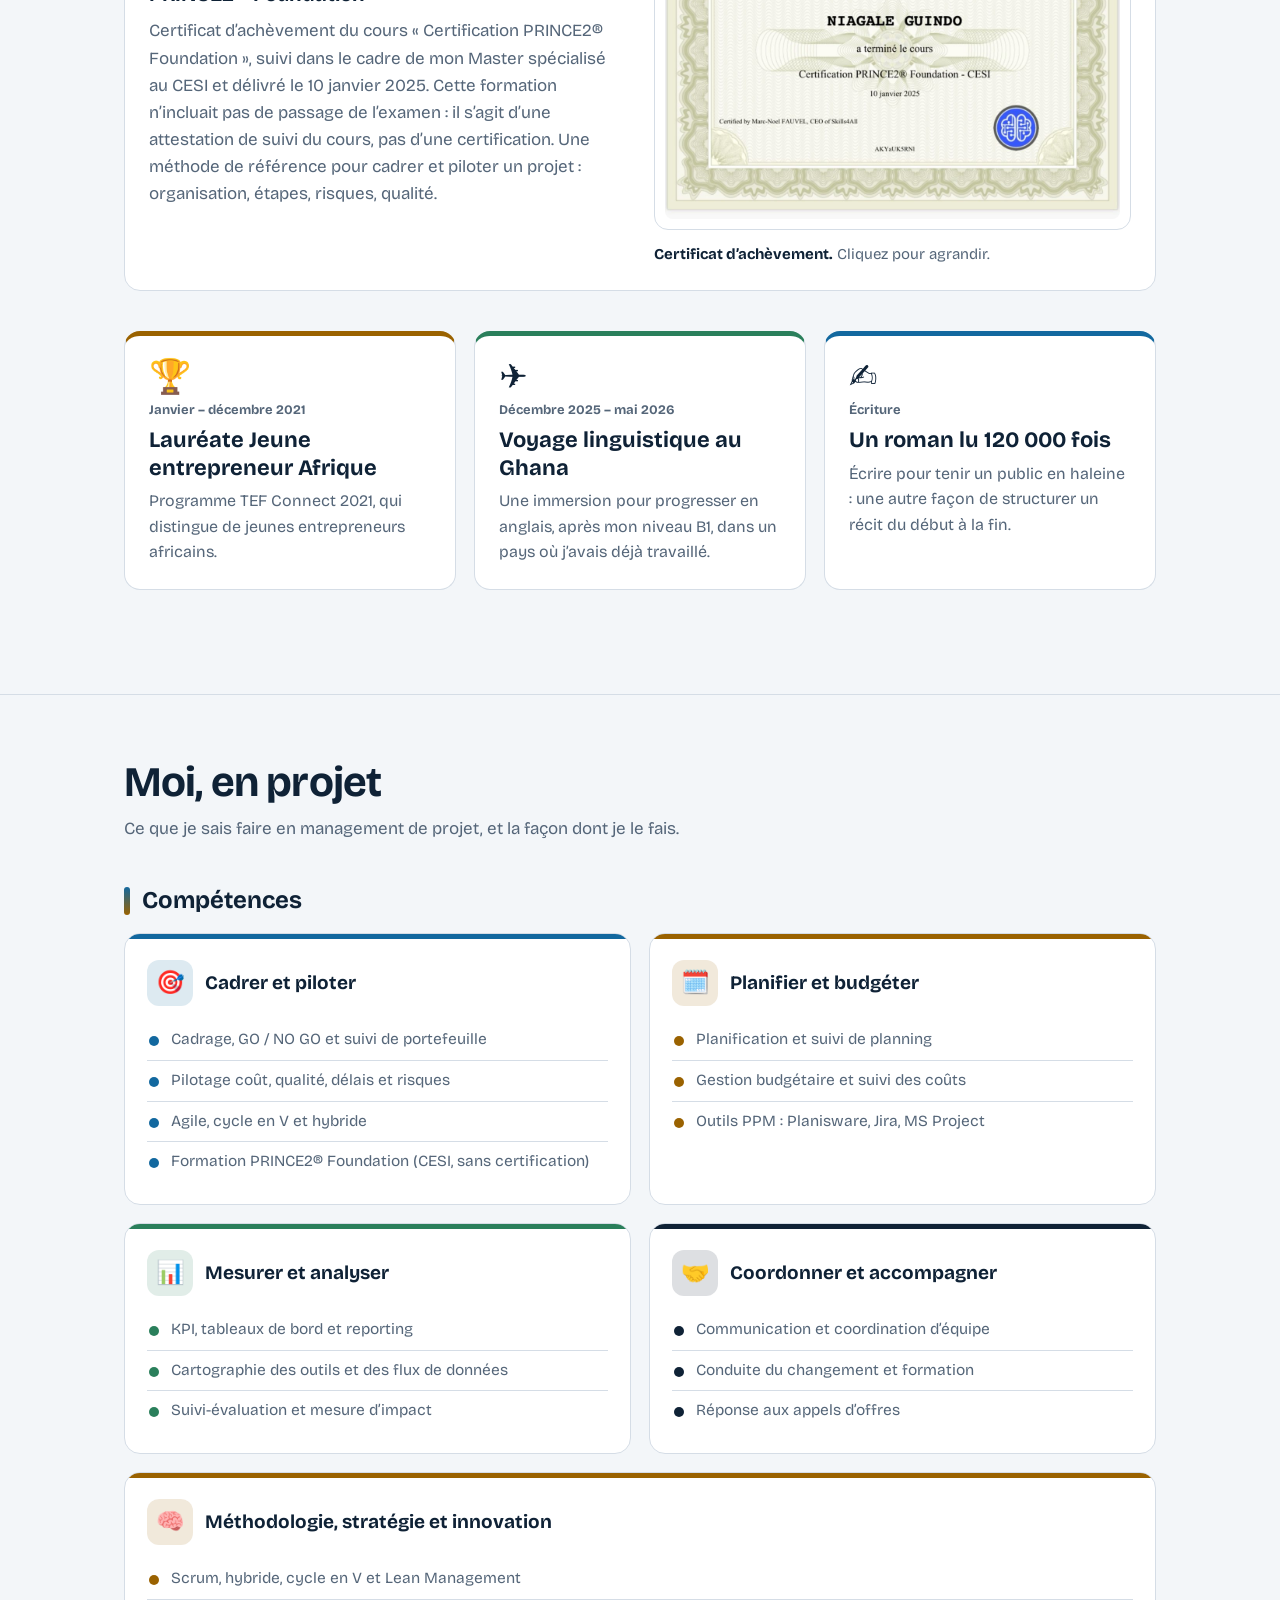
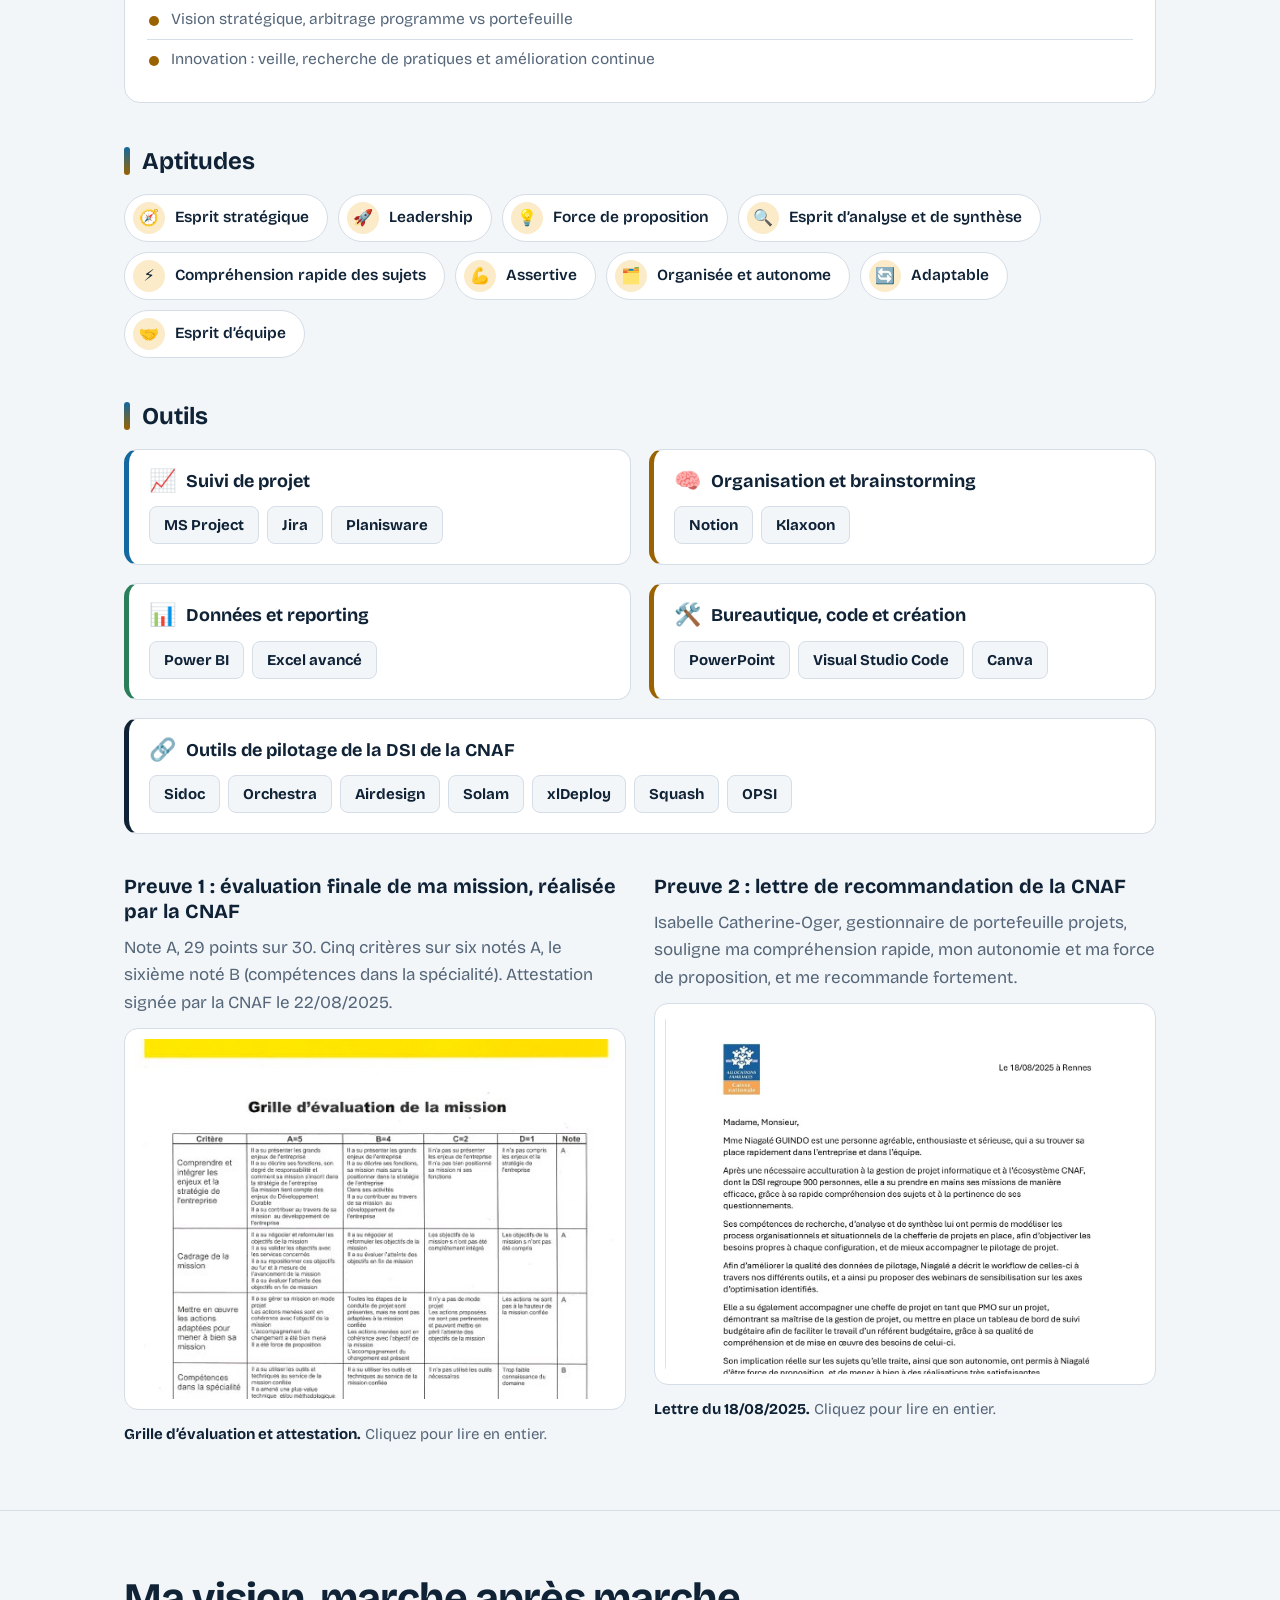
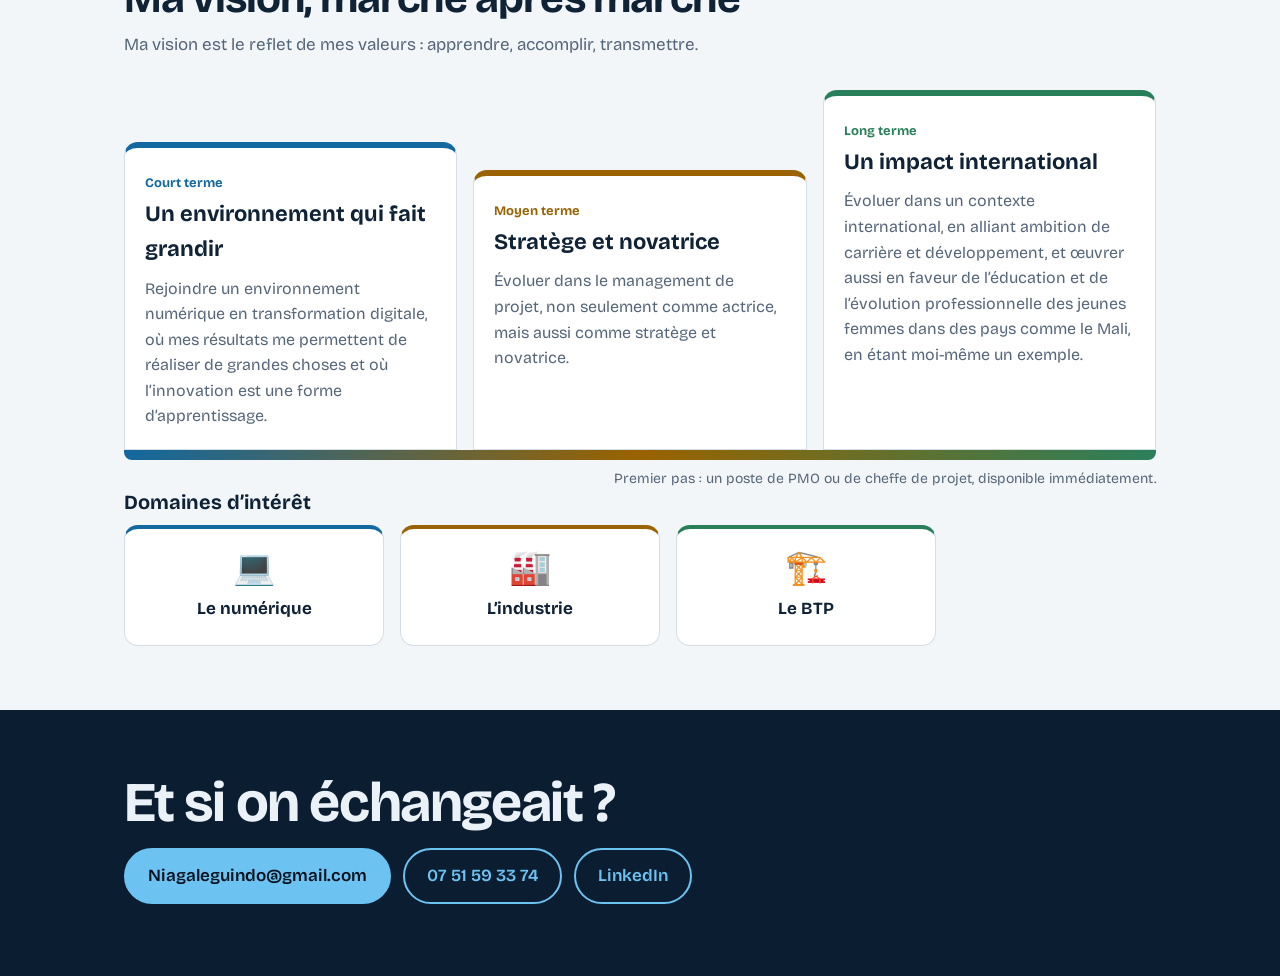
==== commit a8d604b8: "Add files via upload" ====
--- a/index.html
+++ b/index.html
@@ -17,20 +17,22 @@
 <div>
 <div class="portrait"><img src="images/niagale-guindo.png" alt="Portrait de Niagalé Guindo" width="640" height="744"></div>
 <h1>Niagalé Guindo</h1>
-<p class="role"><span class="ri"><i aria-hidden="true">🎯</i>Poste recherché : PMO ou Cheffe de projet</span><span class="ri"><i aria-hidden="true">⚡</i>Disponible immédiatement</span><span class="ri"><i aria-hidden="true">📍</i>Mobile partout en France</span></p>
-<p class="lead">Alliant pilotage de projets, coordination des parties prenantes et analyse des données, je structure les activités, optimise les processus et assure le suivi des objectifs pour transformer les enjeux stratégiques en résultats concrets.</p>
+<p class="role"><span class="ri"><i aria-hidden="true">🎯</i>Poste recherché : PMO ou Cheffe de projet</span><span class="ri"><i aria-hidden="true">⚡</i>Disponible immédiatement</span><span class="ri"><i aria-hidden="true">📍</i>Mobile partout en France</span><span class="ri"><i aria-hidden="true">🧭</i>Secteurs d’intérêt : Numérique · Industrie · BTP</span></p>
+<p class="lead">Je pilote des projets et je coordonne les parties prenantes. J’analyse les données pour structurer les activités. J’optimise les processus et je suis les objectifs. Mon but : transformer les enjeux stratégiques en résultats concrets.</p>
 <div class="cta"><a class="btn p" href="#pourquoi">Mon approche</a><a class="btn s" href="#contact">Échangeons</a></div>
 </div>
 <div>
 <div class="quad" role="group" aria-label="Chiffres clés et atouts">
-<div><h3>Projets et portefeuilles</h3><b>2 projets longs + 2 portefeuilles</b><span>Cycle long : PROPAJER et la dématérialisation des recommandés, plus plusieurs projets à cycle court et moyen</span><span>Portefeuilles : train agile de la CNAF (une vingtaine de projets) · Domaine 10 (une dizaine)</span></div>
-<div><h3>Expérience globale</h3><b>Près de 6 ans</b><span>d’expérience professionnelle cumulée sur 9 postes, depuis 2017</span></div>
-<div><h3>Gestion de projet</h3><b>Plus de 2 ans</b><span>d’expérience en gestion de projet longue durée : PROPAJER PNUD et PMO à la CNAF</span></div>
-<div><h3>Masters</h3><b>Bac+5 et Bac+6</b><span>Master double diplôme en Ingénierie d’Affaires (Excelia · EPF) et Master spécialisé en gestion de portefeuille de projet (CESI)</span><span>Expertise PMO, agile, cycle en V et hybride ; formée à PRINCE2® Foundation (formation sans certification)</span></div>
-<div><h3>Travail à l’international</h3><b>4 pays</b><span>Allemagne, France, Ghana, Mali</span></div>
-<div><h3>Secteurs d’activité</h3><b>5 secteurs</b><span>Secteur public, humanitaire et ONG, banque, commerce, marketing et communication</span></div>
-<div><h3>Langues</h3><b>Français · Anglais</b><span>Français : langue maternelle</span><span>Anglais : B1</span></div>
-<div><h3>Secteurs d’intérêt</h3><b>Numérique · Industrie · BTP</b><span>Les domaines où je veux piloter des projets</span></div>
+<div class="pp"><h3>Projets et portefeuilles</h3>
+<h4>2 projets de cycle long (12 mois et plus)</h4><ul><li>PROPAJER PNUD</li><li>Dématérialisation des recommandés</li></ul>
+<h4>2 portefeuilles de cycle long</h4><ul><li>Train agile de la CNAF (une vingtaine de projets)</li><li>Domaine 10 (une dizaine de projets)</li></ul>
+<h4>Plusieurs projets de cycle moyen (6 mois) et court (3 mois)</h4></div>
+<div><h3>Expérience globale</h3><b>Près de 6 ans</b></div>
+<div><h3>Gestion de projet</h3><b>Plus de 2 ans</b></div>
+<div><h3>Masters</h3><b>Bac+5 et Bac+6</b></div>
+<div><h3>Travail à l’international</h3><b>4 pays</b></div>
+<div><h3>Secteurs d’activité</h3><b>5 secteurs</b></div>
+<div><h3>Langues</h3><b>Français · Anglais</b></div>
 </div>
 </div>
 </div></header>
@@ -38,8 +40,9 @@
 <section id="resume"><div class="wrap">
 <h2 class="t">En résumé</h2>
 <div class="sumgrid">
-<div><p class="q">Stratégie, structuration, organisation, anticipation, suivi : les clés de ma méthode pour mener les projets vers la réussite.</p>
-<p class="sum">Les projets complexes demandent de la méthode, de l’implication et de l’organisation. Mon expérience en pilotage de projets IT m’a appris à structurer les activités, analyser les données, coordonner les acteurs et améliorer le suivi. Ayant travaillé et voyagé à l’international, je suis motivée par une ambition simple : voir un projet bien conduit produire des résultats concrets et avoir un impact réel sur les personnes.</p></div>
+<div><p class="q">Stratégie, organisation, anticipation et coordination : les bases de mon approche pour faire avancer les projets et atteindre des résultats concrets.</p>
+<p class="sum">Avec une expérience en pilotage de projets IT, je m’appuie sur la rigueur, l’analyse des données et la coordination des équipes pour organiser, améliorer et sécuriser les projets complexes.</p>
+<p class="sum" style="margin-top:14px">Mon parcours et mes expériences m’ont appris une chose : la réussite d’un projet se mesure autant à ses résultats qu’à son impact humain.</p></div>
 </div>
 </div></section>
 
@@ -47,24 +50,24 @@
 <h2 class="t">Pourquoi le management de projet</h2>
 <p class="sub">Deux déclics, à trois ans d’écart.</p>
 <div class="why2">
-<article class="part"><span class="num">1</span><h3 class="s">Le management de projet, tout court</h3>
-<p class="q2">Tout part d’un projet au Mali, où un plan bien tenu a fait la différence pour des milliers de jeunes.</p>
+<article class="part"><span class="num">1</span><h3 class="s">Le management de projet</h3>
+<p class="q2">Tout part d’un projet du PNUD</p>
 <p>PROPAJER est un projet du PNUD visant à faire connaître la Commission Vérité, Justice et Réconciliation auprès des jeunes de 18 à 30 ans. Cette expérience m’a permis de mesurer l’impact d’un objectif clair, d’activités bien planifiées et d’indicateurs suivis : plus de 7 000 jeunes touchés.</p><p>Sur un sujet aussi sensible, rien ne tient sans cadre ni mesure. J’ai voulu en faire mon métier.</p></article>
-<article class="part"><span class="num">2</span><h3 class="s">Le management de projet technique</h3>
+<article class="part"><span class="num">2</span><h3 class="s">Une ambition qui évolue</h3>
 <p class="q2">Mon plan de carrière a changé de cap, et mon ambition avec lui.</p>
 <p>Il y a cinq ans, ma roadmap sur dix ans était tracée : piloter des projets commerciaux. Un poste de PMO en alternance dans une DSI et des missions sur cas pratiques lors de mes études ont éveillé et accentué ma curiosité. Une nouvelle vision et une nouvelle ambition ont vu le jour : piloter des projets techniques, au cœur de la transformation numérique, de l’industrie ou du BTP, des domaines techniques qui m’ont passionnée au cours de mes études.</p></article>
 </div>
 </div></section>
 <section id="pmo"><div class="wrap">
 <h2 class="t">Mission PMO</h2>
-<p class="sub">Project Management Officer en alternance à la CNAF, dans une DSI de 900 personnes : Direction Numérique et Échanges, Pôle Pilotage Opérationnel, le bras de pilotage chargé du suivi quotidien des projets avec les chefs de projet et les PMO. Novembre 2024 – octobre 2025.</p>
+<p class="sub"><b>Novembre 2024 – octobre 2025</b><br>Project Management Officer (PMO) à la CNAF, dans une DSI de 900 personnes.</p>
 <div class="pmo">
-<div class="card"><span class="tag">1</span><h3 class="s">Piloter</h3><p>Accompagnement des chefs de projet en mode hybride, agile ou cycle en V. Pilotage de projets IT complexes et multi-sites sur quatre axes : coût, qualité, délais et risques. Suivi des backlogs, optimisation des pratiques de pilotage, et appui à une cheffe de projet en tant que PMO.</p></div>
-<div class="card"><span class="tag">2</span><h3 class="s">Outiller</h3><p>Un tableau de bord de suivi budgétaire pour un référent budgétaire, construit à partir de ses besoins. Outils : Power BI, Excel avancé, Planisware, Jira.</p></div>
-<div class="card"><span class="tag">3</span><h3 class="s">Modéliser</h3><p>Modélisation des process de la chefferie de projets pour cerner les besoins propres à chaque configuration. Description du workflow des données de pilotage, analyse de leur qualité et des KPI, cartographie des outils de pilotage et retour d’expérience (REX) sur les pratiques de chefferie de projet.</p></div>
-<div class="card"><span class="tag">4</span><h3 class="s">Transmettre</h3><p>Webinars de sensibilisation sur les axes d’optimisation identifiés : la connaissance de l’écosystème des données et de l’outillage de pilotage par les chefs de projet est passée de 3/9 à 6/9 en moyenne, en une journée.</p></div>
-</div>
-<div class="resbar"><b>3/9 → 6/9</b><span>connaissance de l’écosystème des données et de l’outillage de pilotage par les chefs de projet, en moyenne, après mon webinaire d’une journée</span></div>
+<div class="card"><span class="tag">1</span><h3 class="s">Piloter</h3><p>Pilotage et suivi de projet en mode hybride, agile et cycle en V (coût, qualité, délais et risques).</p></div>
+<div class="card"><span class="tag">2</span><h3 class="s">Outiller</h3><p>Conception, mise en place et suivi de tableaux de bord, Gantt et KPI : Power BI, Excel avancé, Planisware, Jira…</p></div>
+<div class="card"><span class="tag">3</span><h3 class="s">Modéliser</h3><p>Structuration des process de la chefferie de projets. Description du workflow des données de pilotage et cartographie des outils.</p></div>
+<div class="card"><span class="tag">4</span><h3 class="s">Transmettre</h3><p>Sensibilisation, animation et partage des bonnes pratiques avec des ateliers, des webinaires et des workflows.</p></div>
+</div>
+<div class="resbar"><b>3/9 → 6/9</b><span>Connaissance de l’écosystème des données et de l’outillage de pilotage par les chefs de projet, en moyenne, après mon webinaire d’une journée.</span></div>
 <h3 class="s" style="margin-top:36px">La chaîne des outils de pilotage que j’ai cartographiée</h3>
 <ol class="chain">
 <li><b>Sidoc</b><span>Définir le besoin et examiner la demande</span></li>
@@ -77,7 +80,7 @@
 </ol>
 <div class="gal" style="margin-top:28px">
 <figure class=""><button class="shot " data-zoom aria-label="Agrandir : outils de pilotage"><img src="images/outils-pilotage-dsi-cnaf.jpg" alt="Cartographie des outils de pilotage de la DSI de la CNAF selon Qualité, Coût, Délais et Suivi" loading="lazy"></button><figcaption><b>Les outils de pilotage de la DSI.</b> Chaque outil positionné selon ce qu’il apporte : qualité, coût, délais ou suivi.</figcaption></figure>
-<figure class=""><button class="shot " data-zoom aria-label="Agrandir : flux des données"><img src="images/flux-donnees-cnaf.jpg" alt="Schéma du flux des données de pilotage entre les outils de la CNAF" loading="lazy"></button><figcaption><b>Le flux des données de pilotage.</b> De l’expression du besoin à la mise en production, les outils et les identifiants qui les relient.</figcaption></figure>
+<figure class=""><button class="shot " data-zoom aria-label="Agrandir : process de pilotage"><img src="images/process-pilotage-cycle-v.png" alt="Process de pilotage : mode projet cycle en V en 9 étapes, de la préparation à la mise en œuvre, avec comités et jalons" loading="lazy"></button><figcaption><b>Le process de pilotage.</b> Un cycle en V en 9 étapes : préparation, construction, mise en œuvre.</figcaption></figure>
 </div>
 </div></section>
 <section id="propajer"><div class="wrap">
@@ -140,7 +143,7 @@
 <li><b>Améliorer</b><span>Automatiser, centraliser les données, renforcer la gouvernance.</span></li>
 <li><b>Impact</b><span>Des projets SI fiables, un suivi optimisé et des décisions éclairées.</span></li>
 </ol>
-<p class="note" style="margin-top:22px">Mon bilan : j’ai découvert un domaine totalement nouveau, sans expérience préalable, et j’y ai acquis la méthode : recherche structurée, analyse de la qualité des données, cartographie des outils et des flux. Les schémas des outils et des flux sont dans ma <a href="#pmo">mission PMO</a>.</p>
+<p class="note" style="margin-top:22px">Mon bilan : j’ai découvert un domaine totalement nouveau, sans expérience préalable, et j’y ai acquis la méthode : recherche structurée, analyse de la qualité des données, cartographie des outils et des flux. Les schémas des outils et du process de pilotage sont dans ma <a href="#pmo">mission PMO</a>.</p>
 </div></section>
 <section id="parcours"><div class="wrap">
 <h2 class="t">Mon parcours</h2>
--- a/style.css
+++ b/style.css
@@ -339,3 +339,11 @@
 .tc.c5{--c:var(--amber)}
 @media(max-width:820px){.hero .wrap{grid-template-columns:1fr;gap:32px}
 .quad div{padding:22px 20px;min-height:130px}}
+
+/* Tableau d'intro : cellule Projets et portefeuilles pleine largeur */
+.quad .pp{grid-column:1/-1;border-right:0;text-align:left}
+.quad .pp h4{margin:14px 0 4px;font-size:16px;font-weight:700;color:#fff}
+.quad .pp ul{margin:0;padding-left:18px;list-style:"– ";color:#9DB6CC;font-size:14px;line-height:1.5}
+.quad div{border-right:0;border-bottom:1px solid var(--hero-line);min-height:0}
+.quad div:nth-child(even):not(.pp){border-right:1px solid var(--hero-line)}
+.quad div:nth-child(n+6){border-bottom:0}
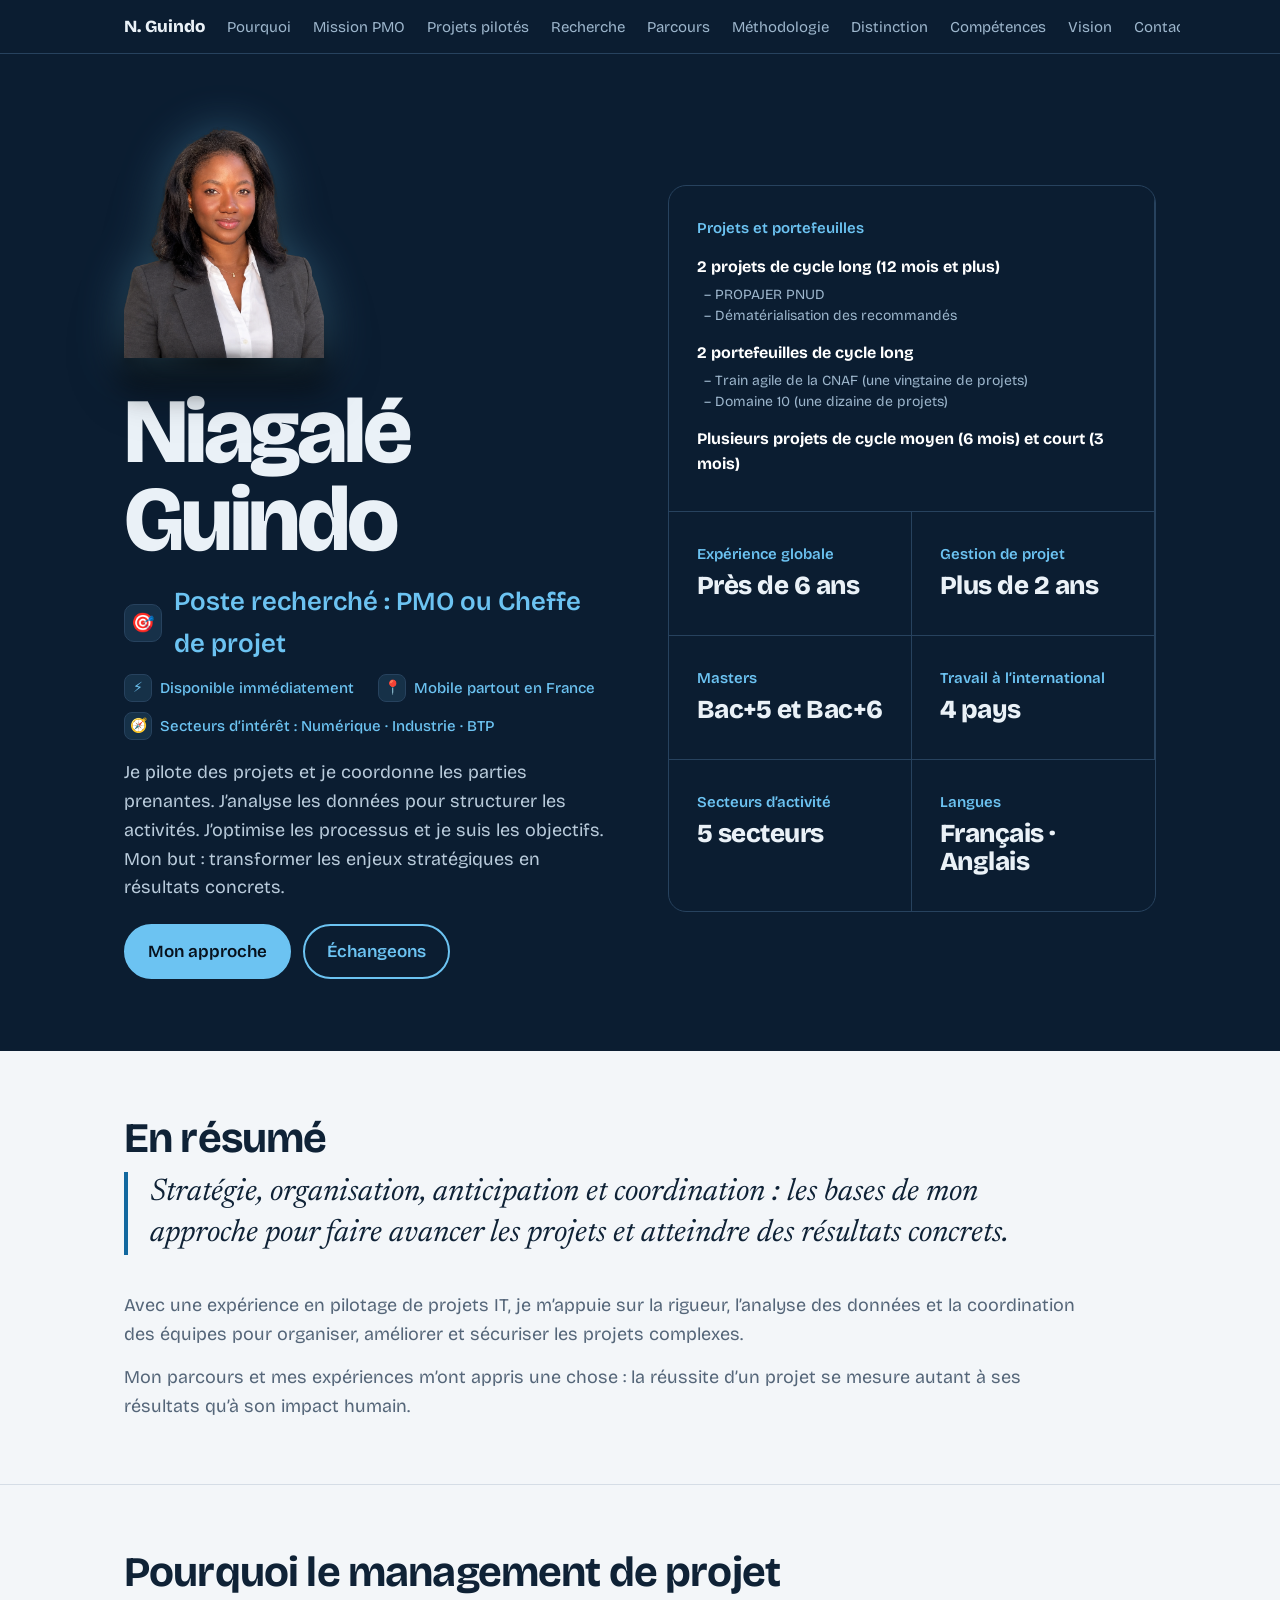
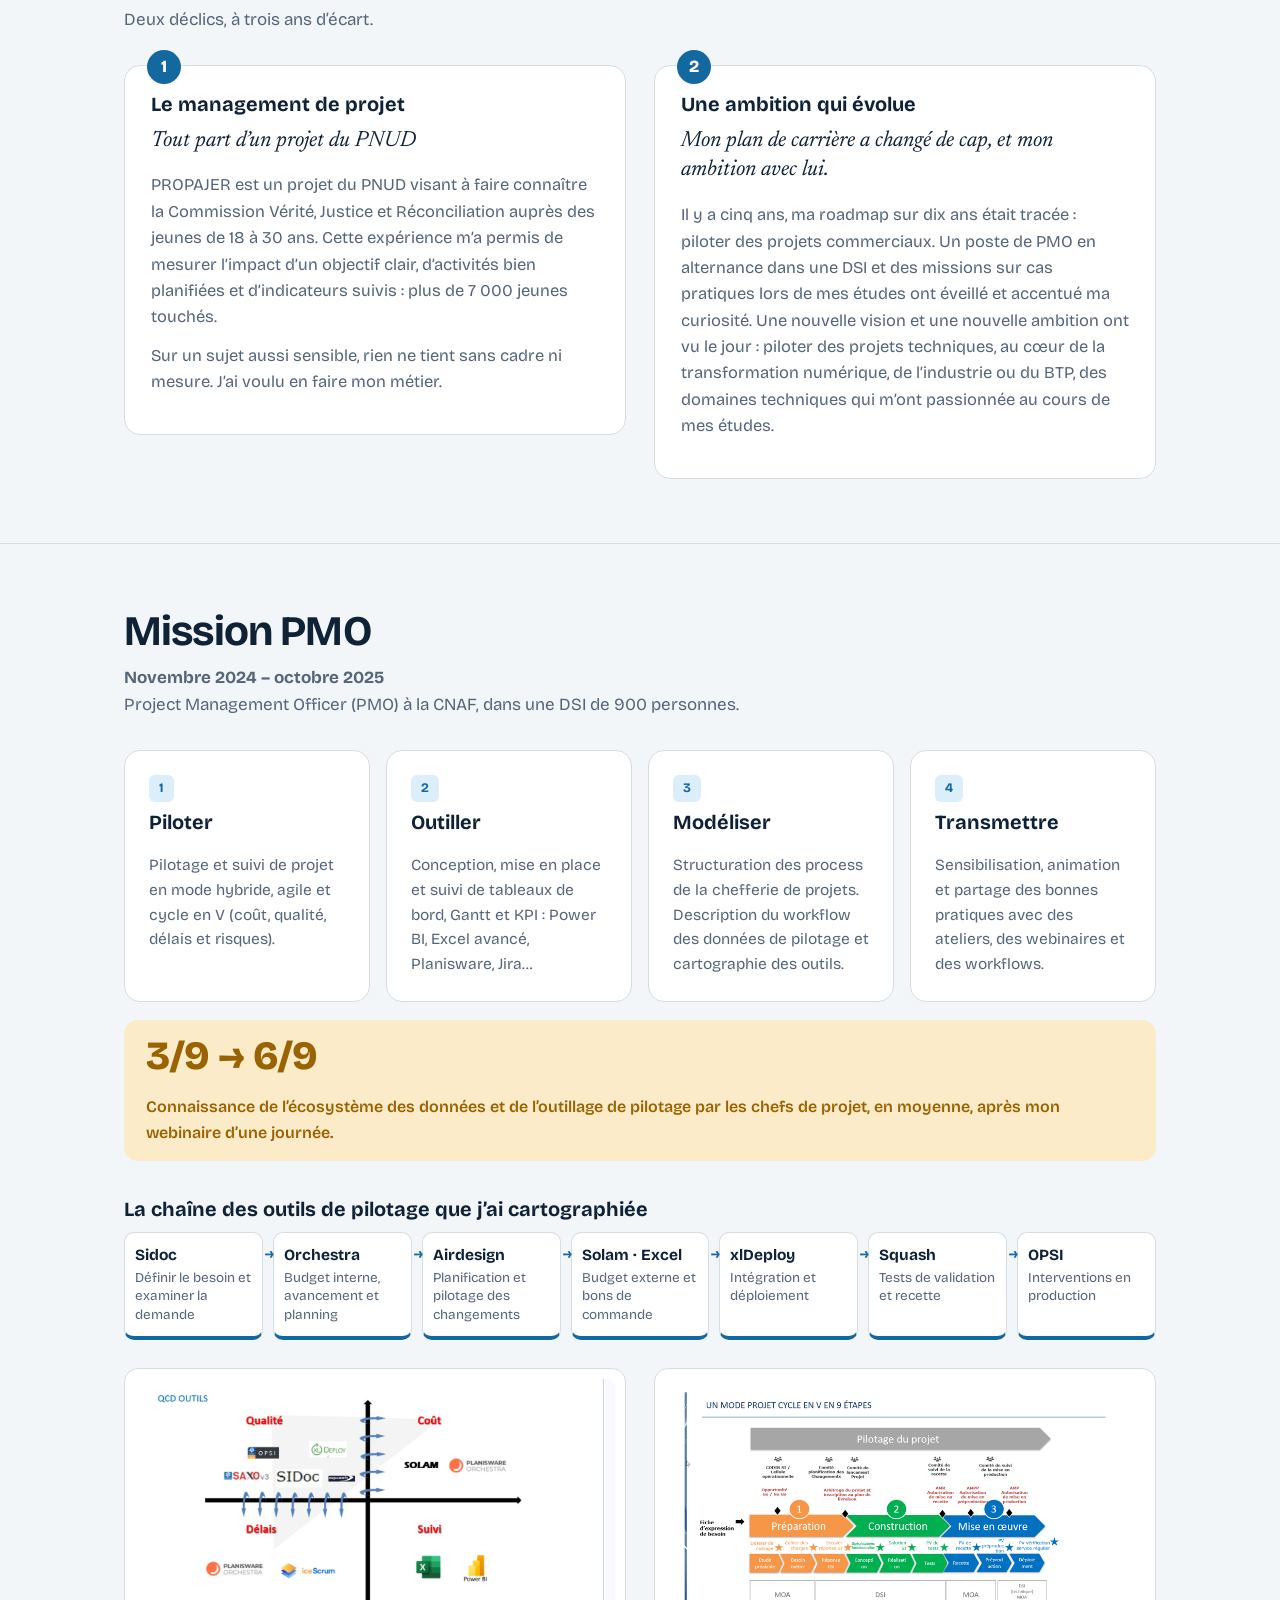
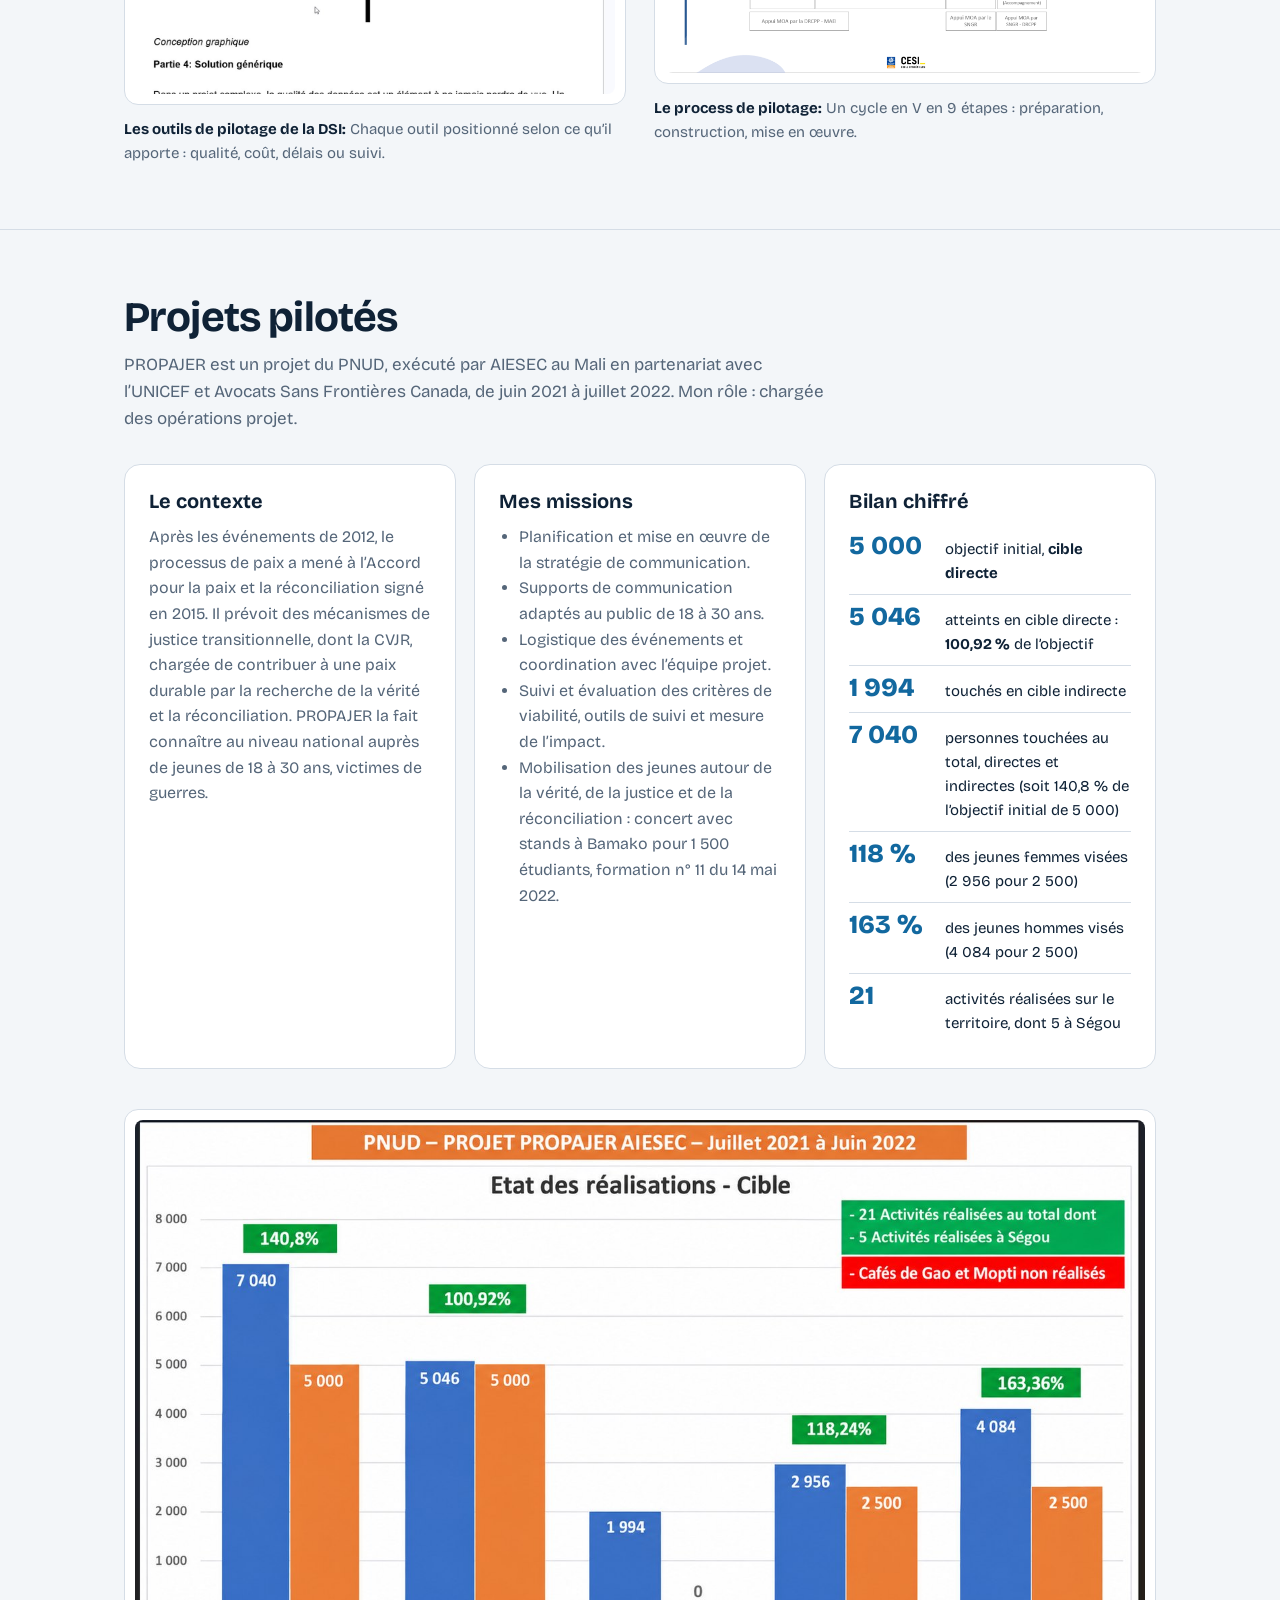
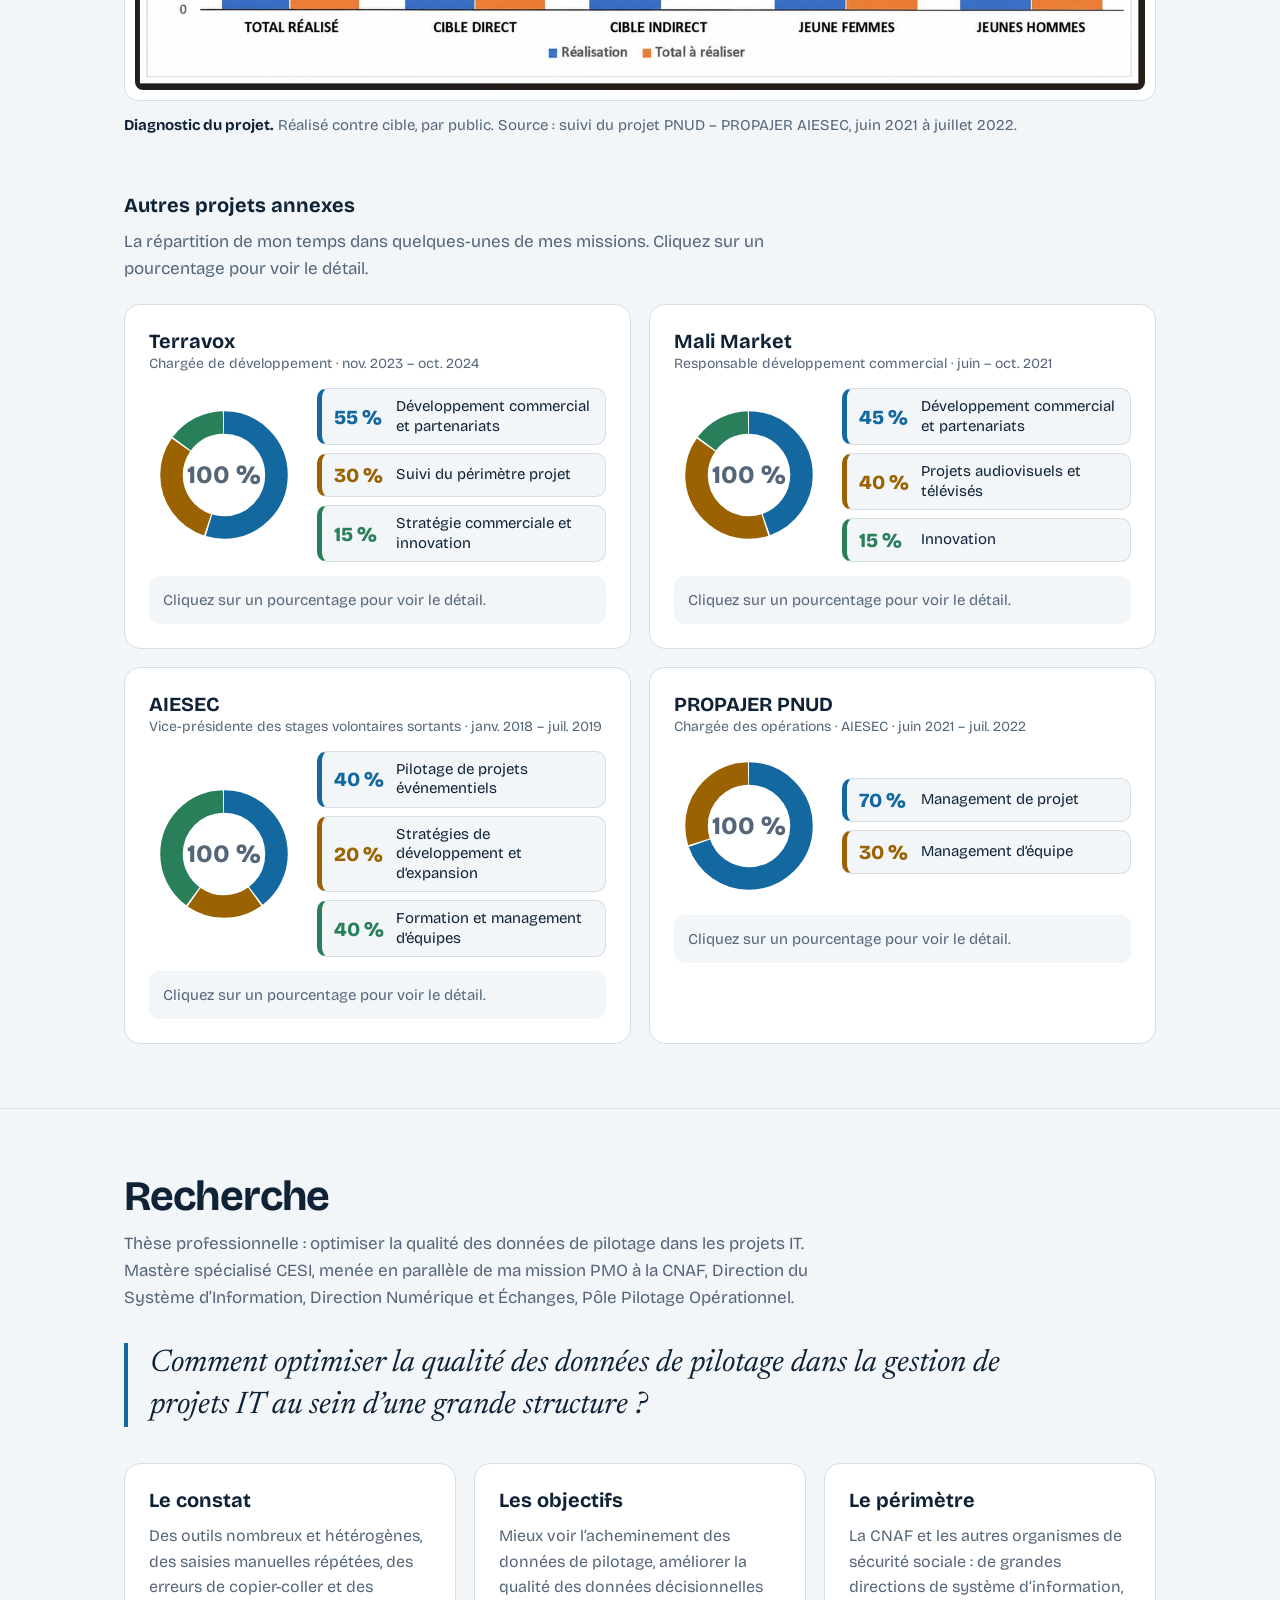
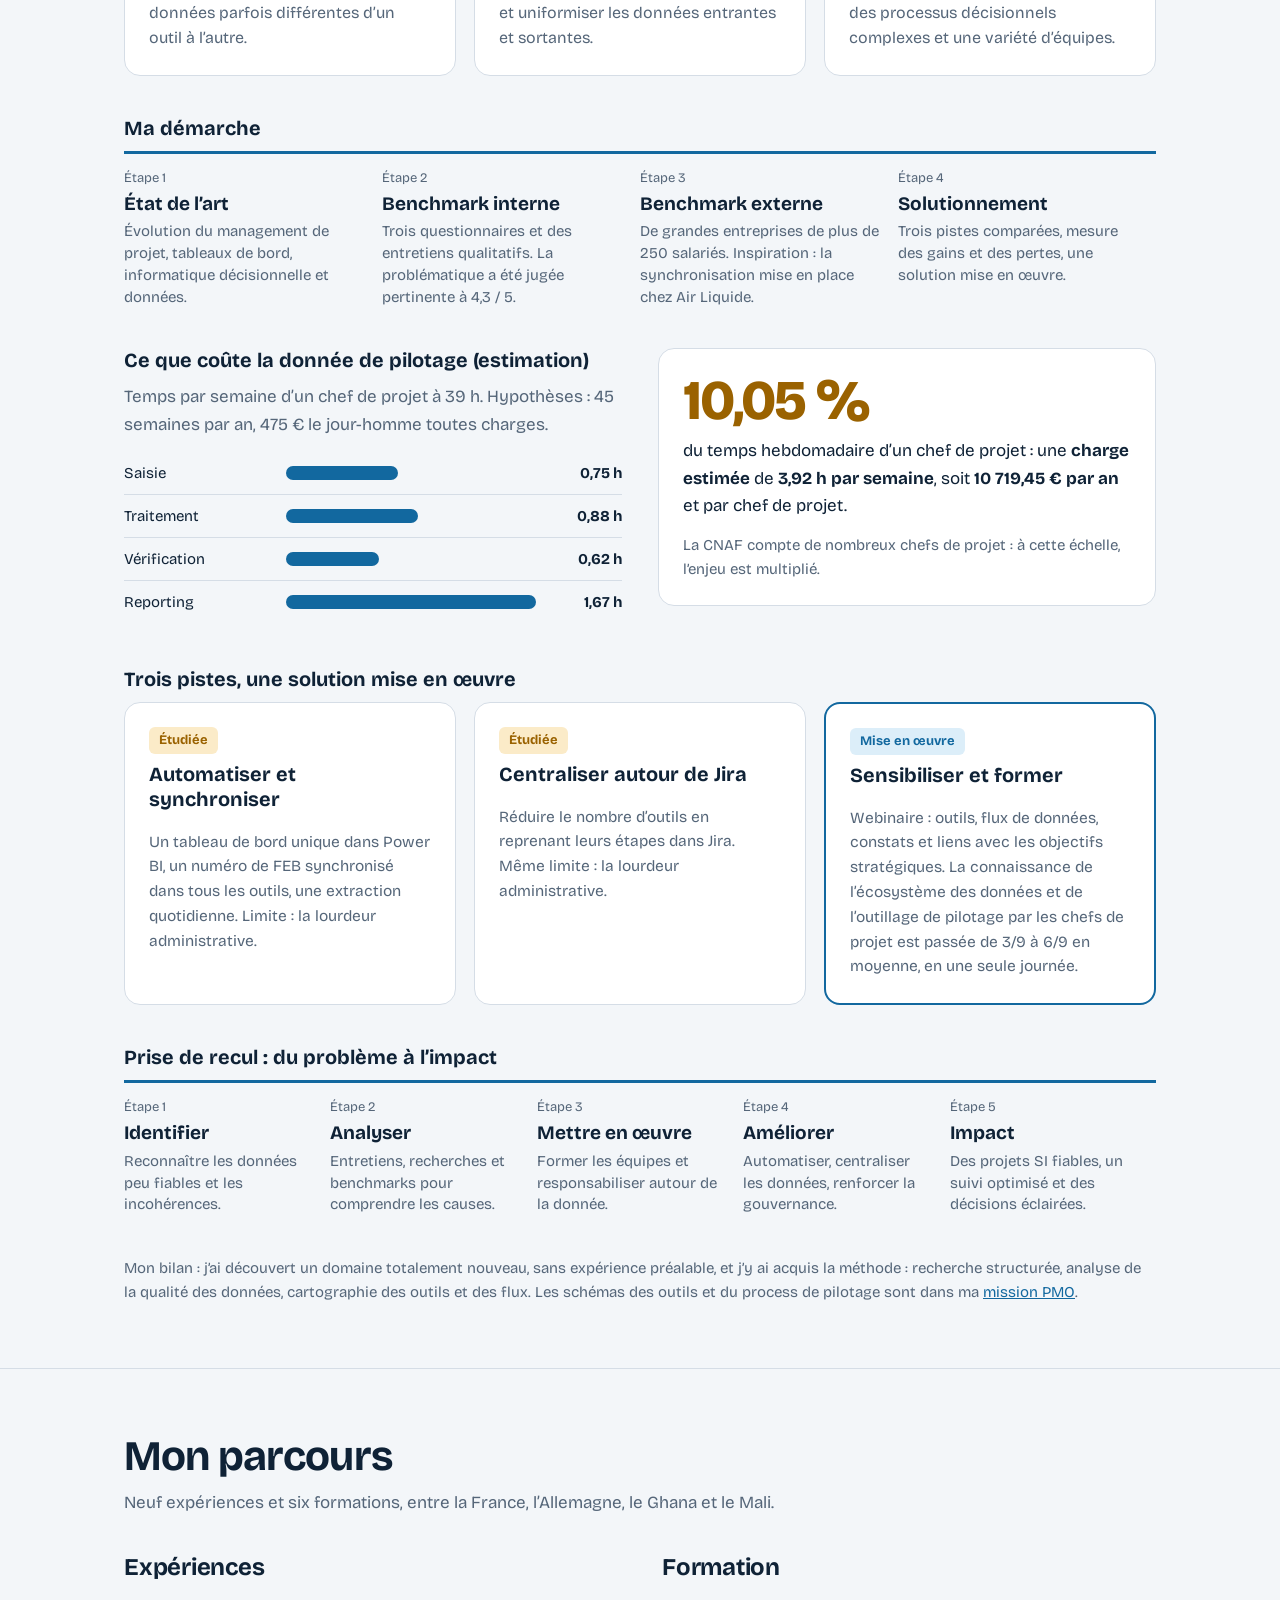
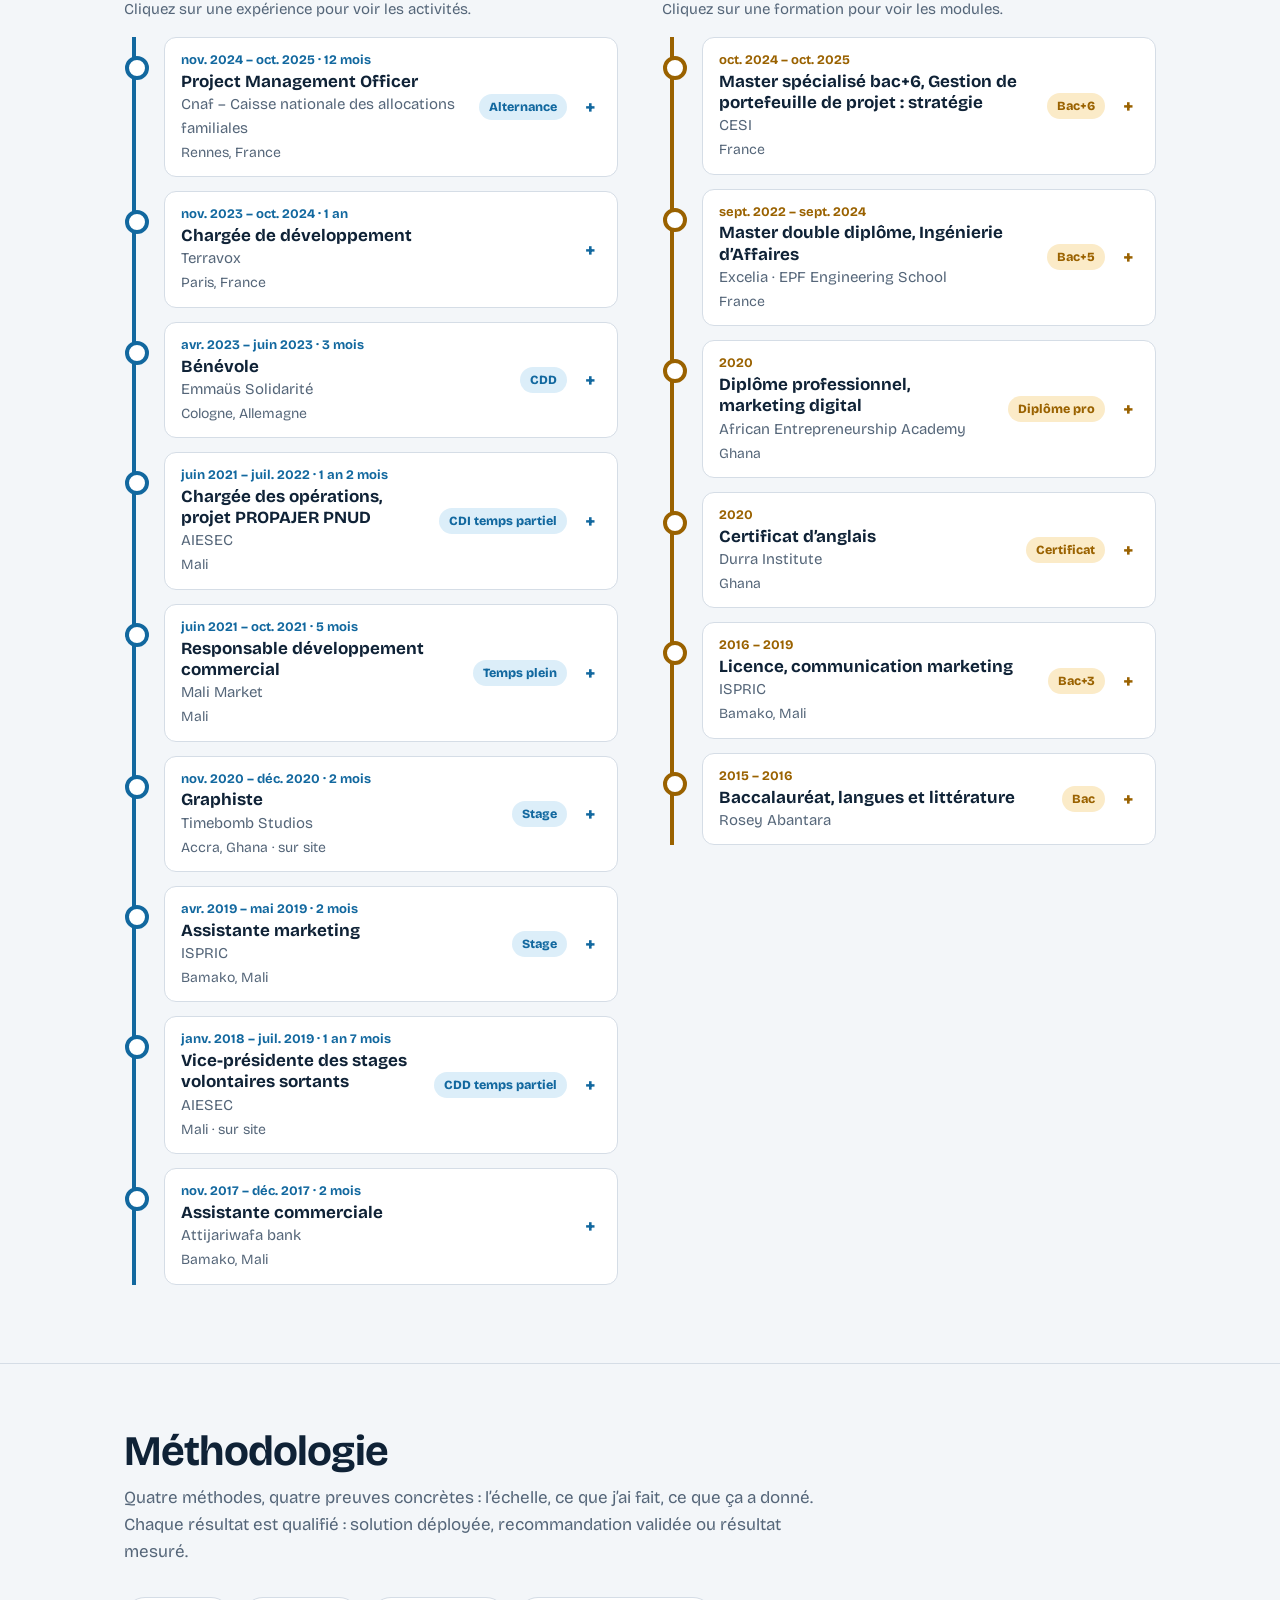
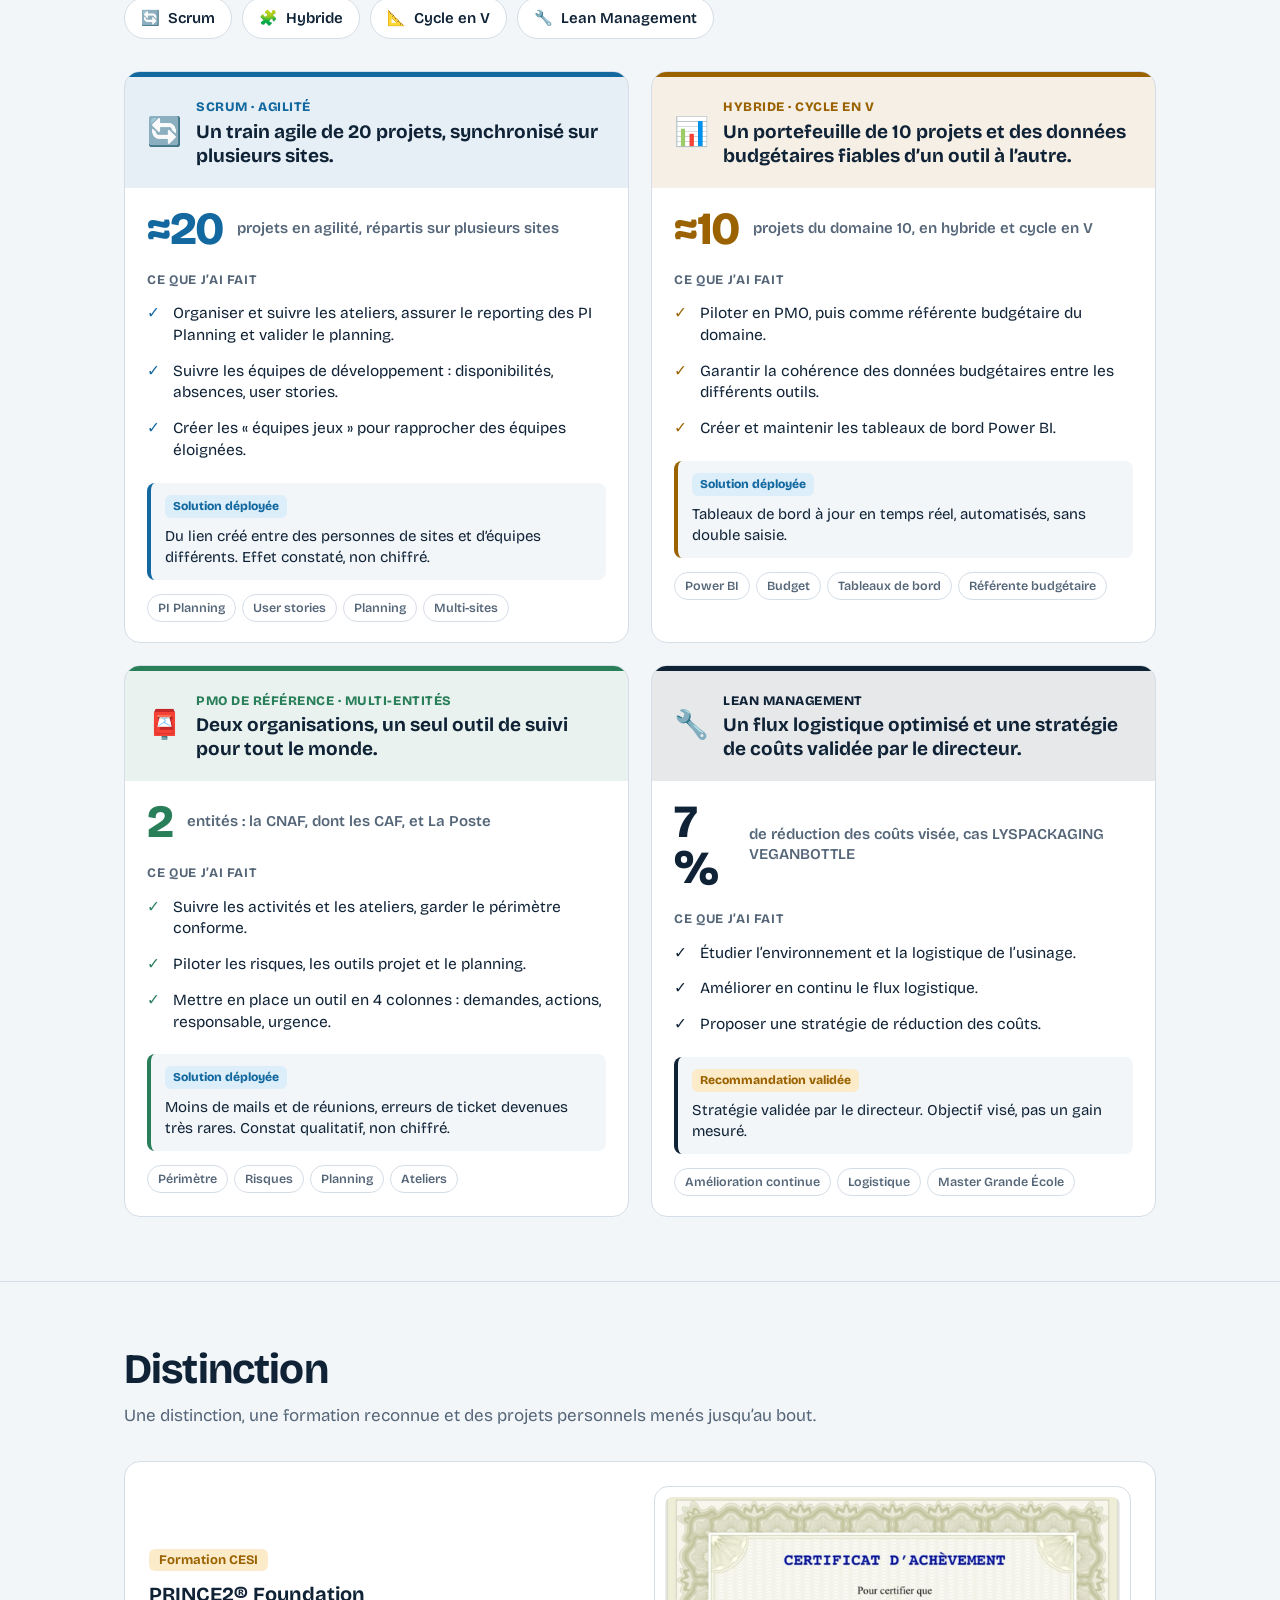
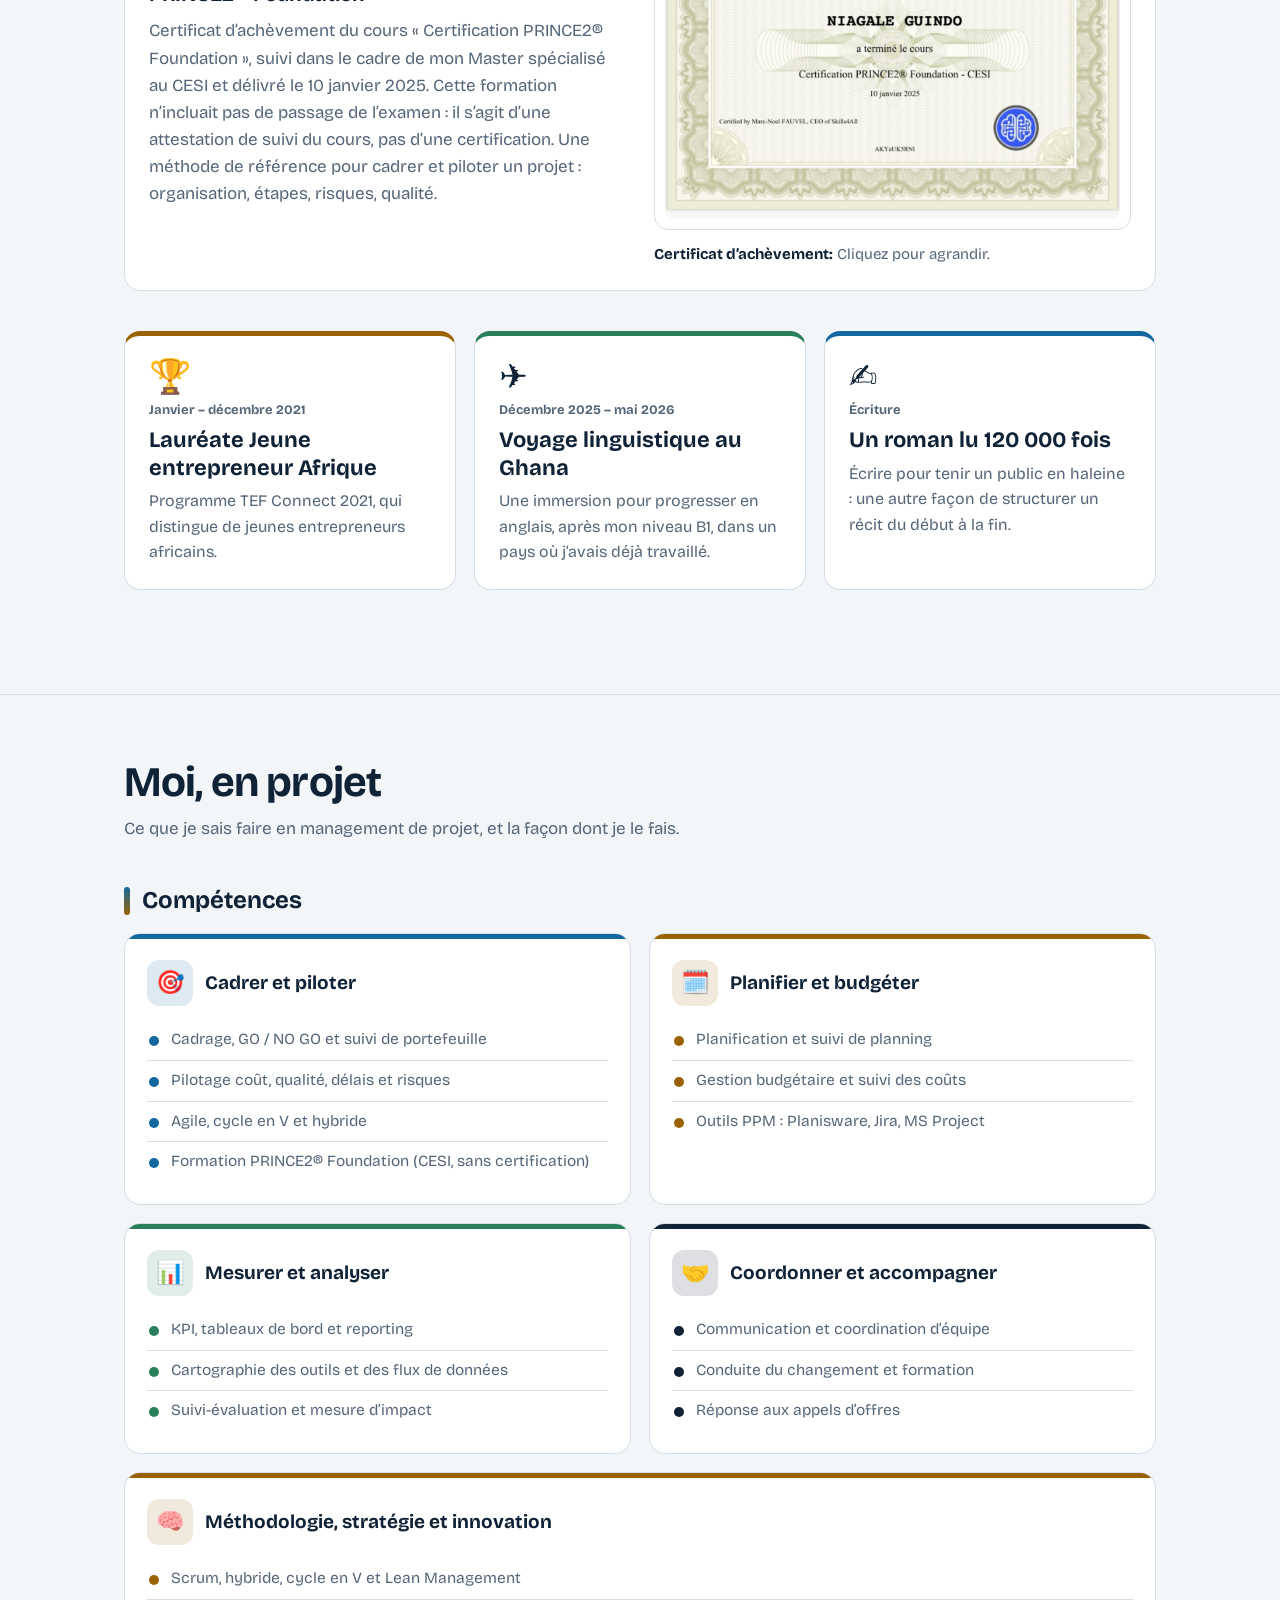
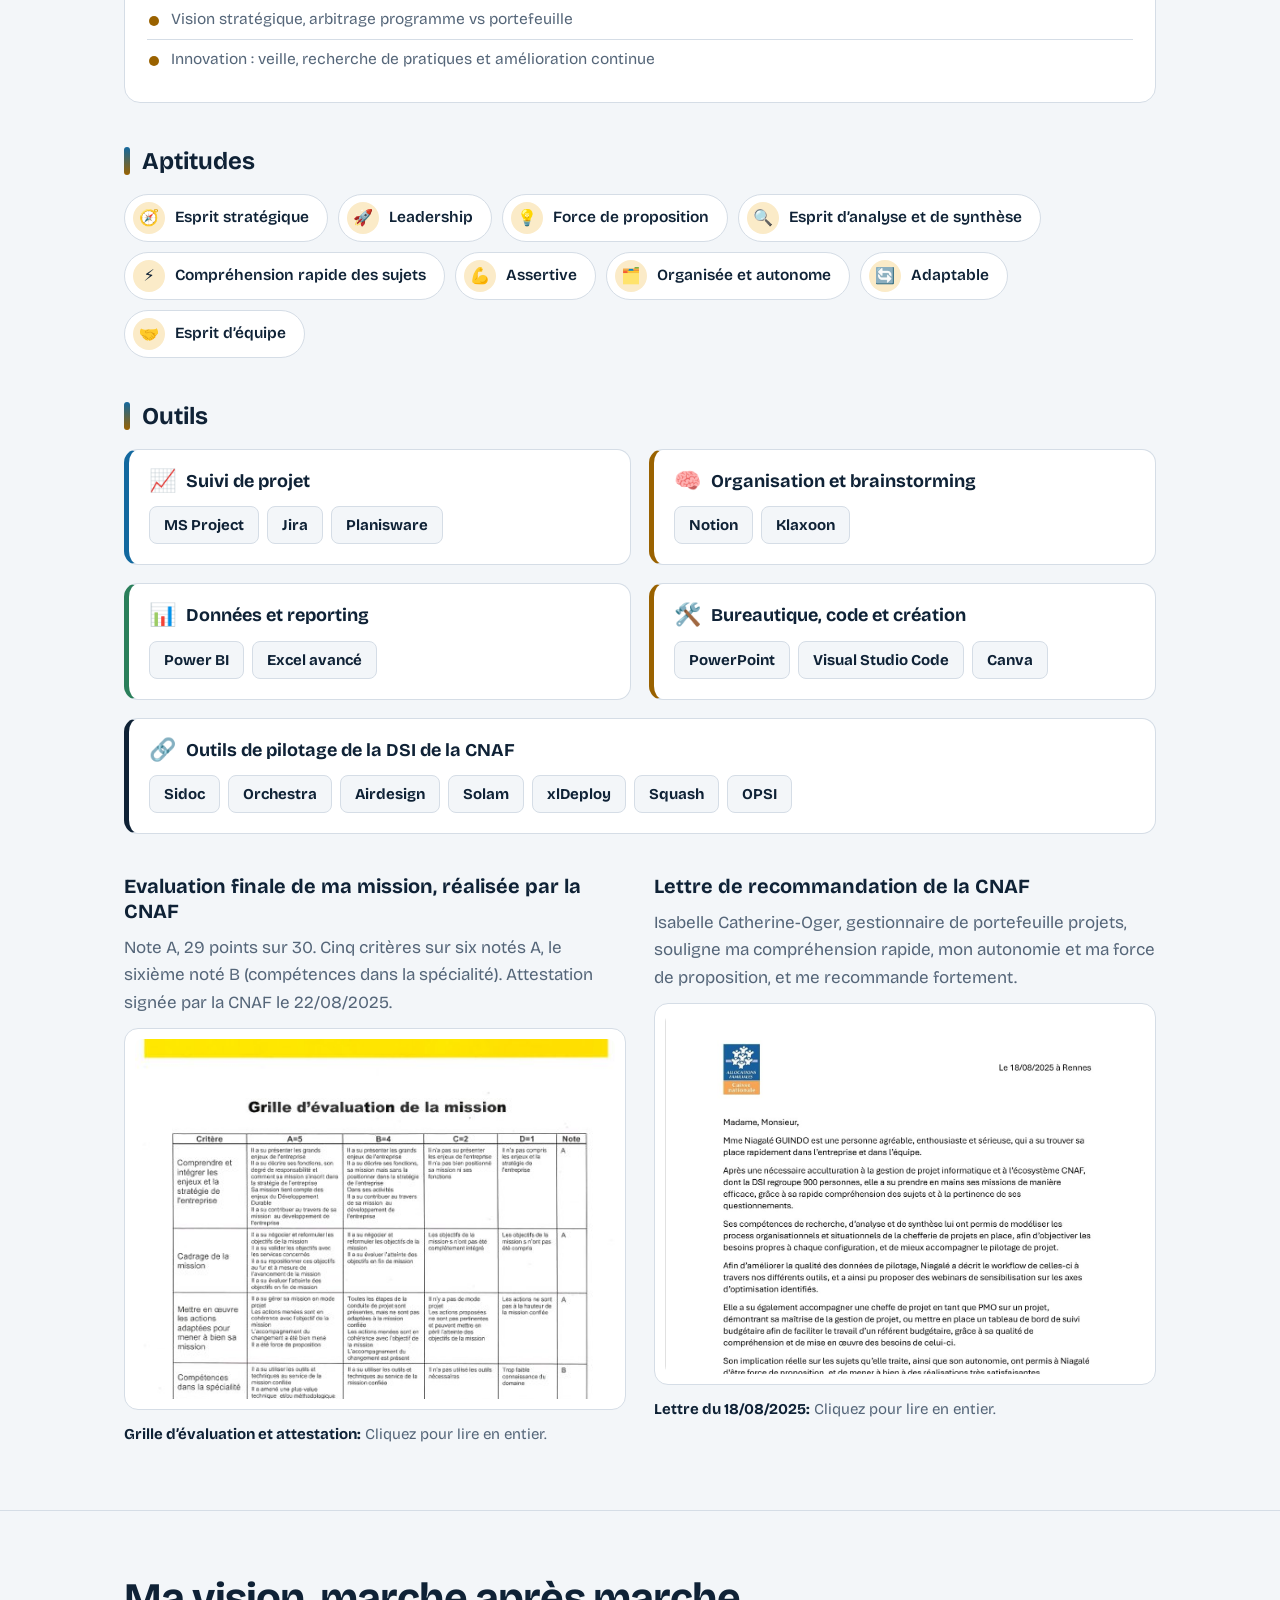
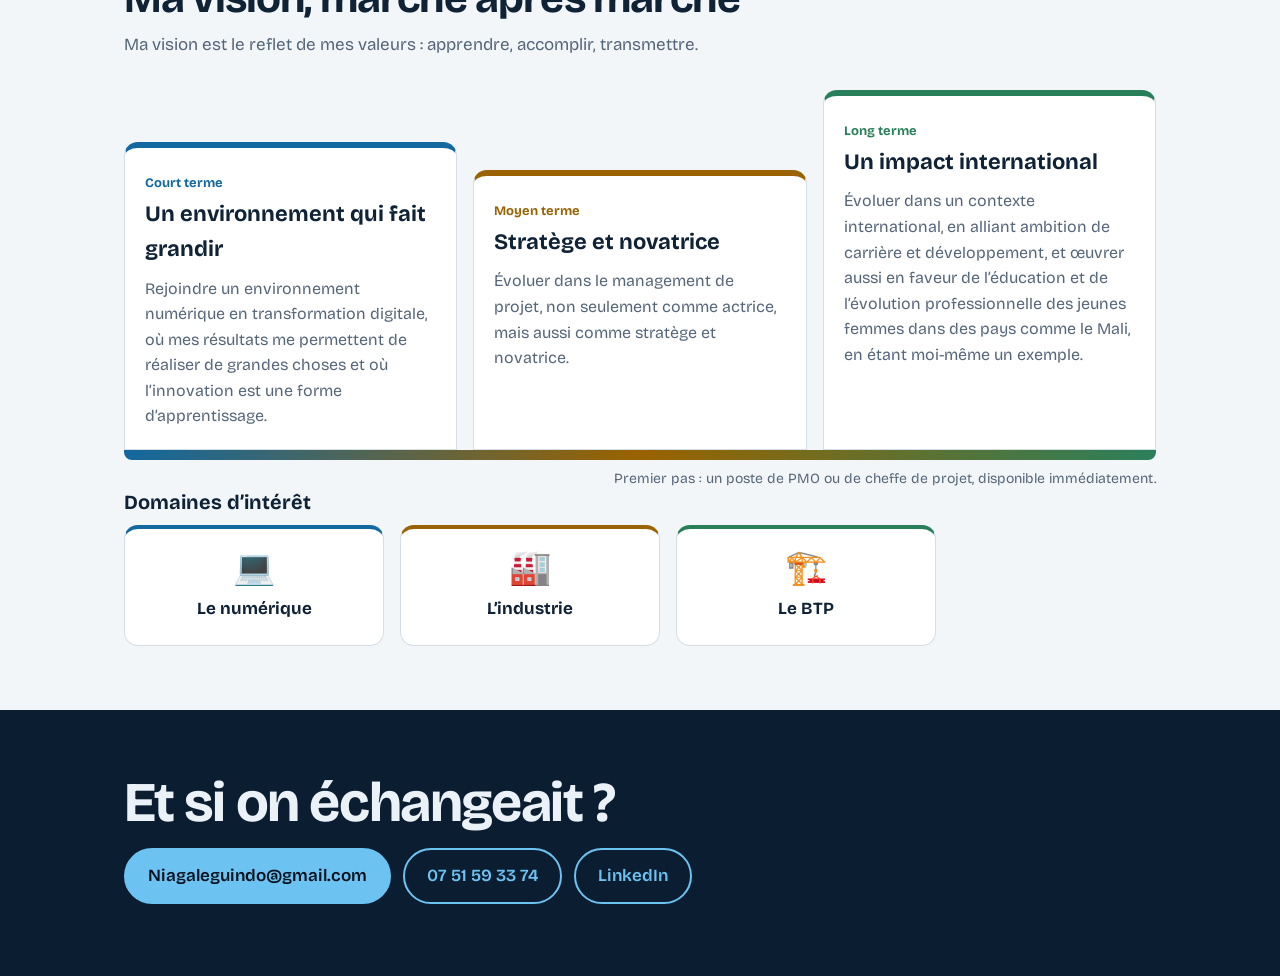
==== commit 9bb4da66: "Enhance project management section with new figures Added additional figures and descriptions for pr" ====
--- a/index.html
+++ b/index.html
@@ -79,8 +79,8 @@
 <li><b>OPSI</b><span>Interventions en production</span></li>
 </ol>
 <div class="gal" style="margin-top:28px">
-<figure class=""><button class="shot " data-zoom aria-label="Agrandir : outils de pilotage"><img src="images/outils-pilotage-dsi-cnaf.jpg" alt="Cartographie des outils de pilotage de la DSI de la CNAF selon Qualité, Coût, Délais et Suivi" loading="lazy"></button><figcaption><b>Les outils de pilotage de la DSI.</b> Chaque outil positionné selon ce qu’il apporte : qualité, coût, délais ou suivi.</figcaption></figure>
-<figure class=""><button class="shot " data-zoom aria-label="Agrandir : process de pilotage"><img src="images/process-pilotage-cycle-v.png" alt="Process de pilotage : mode projet cycle en V en 9 étapes, de la préparation à la mise en œuvre, avec comités et jalons" loading="lazy"></button><figcaption><b>Le process de pilotage.</b> Un cycle en V en 9 étapes : préparation, construction, mise en œuvre.</figcaption></figure>
+<figure class=""><button class="shot " data-zoom aria-label="Agrandir : outils de pilotage"><img src="images/outils-pilotage-dsi-cnaf.jpg" alt="Cartographie des outils de pilotage de la DSI de la CNAF selon Qualité, Coût, Délais et Suivi" loading="lazy"></button><figcaption><b>Les outils de pilotage de la DSI:</b> Chaque outil positionné selon ce qu’il apporte : qualité, coût, délais ou suivi.</figcaption></figure>
+<figure class=""><button class="shot " data-zoom aria-label="Agrandir : process de pilotage"><img src="images/process-pilotage-cycle-v.png" alt="Process de pilotage : mode projet cycle en V en 9 étapes, de la préparation à la mise en œuvre, avec comités et jalons" loading="lazy"></button><figcaption><b>Le process de pilotage:</b> Un cycle en V en 9 étapes : préparation, construction, mise en œuvre.</figcaption></figure>
 </div>
 </div></section>
 <section id="propajer"><div class="wrap">
@@ -162,7 +162,7 @@
 <section id="distinction"><div class="wrap">
 <h2 class="t">Distinction</h2>
 <p class="sub">Une distinction, une formation reconnue et des projets personnels menés jusqu’au bout.</p>
-<div class="prince"><div><span class="tag a">Formation CESI</span><h3 class="s">PRINCE2® Foundation</h3><p>Certificat d’achèvement du cours « Certification PRINCE2® Foundation », suivi dans le cadre de mon Master spécialisé au CESI et délivré le 10 janvier 2025. Cette formation n’incluait pas de passage de l’examen : il s’agit d’une attestation de suivi du cours, pas d’une certification. Une méthode de référence pour cadrer et piloter un projet : organisation, étapes, risques, qualité.</p></div><figure><button class="shot" data-zoom aria-label="Agrandir : certificat PRINCE2 Foundation"><img src="images/certificat-prince2-cesi.jpg" alt="Certificat d’achèvement de la Certification PRINCE2 Foundation – CESI, au nom de Niagalé Guindo, 10 janvier 2025" loading="lazy"></button><figcaption><b>Certificat d’achèvement.</b> Cliquez pour agrandir.</figcaption></figure></div>
+<div class="prince"><div><span class="tag a">Formation CESI</span><h3 class="s">PRINCE2® Foundation</h3><p>Certificat d’achèvement du cours « Certification PRINCE2® Foundation », suivi dans le cadre de mon Master spécialisé au CESI et délivré le 10 janvier 2025. Cette formation n’incluait pas de passage de l’examen : il s’agit d’une attestation de suivi du cours, pas d’une certification. Une méthode de référence pour cadrer et piloter un projet : organisation, étapes, risques, qualité.</p></div><figure><button class="shot" data-zoom aria-label="Agrandir : certificat PRINCE2 Foundation"><img src="images/certificat-prince2-cesi.jpg" alt="Certificat d’achèvement de la Certification PRINCE2 Foundation – CESI, au nom de Niagalé Guindo, 10 janvier 2025" loading="lazy"></button><figcaption><b>Certificat d’achèvement:</b> Cliquez pour agrandir.</figcaption></figure></div>
 <div class="three real">
 <div class="card"><span class="ic" aria-hidden="true">🏆</span><small>Janvier – décembre 2021</small><h3 class="s">Lauréate Jeune entrepreneur Afrique</h3><p>Programme TEF Connect 2021, qui distingue de jeunes entrepreneurs africains.</p></div>
 <div class="card"><span class="ic" aria-hidden="true">✈️</span><small>Décembre 2025 – mai 2026</small><h3 class="s">Voyage linguistique au Ghana</h3><p>Une immersion pour progresser en anglais, après mon niveau B1, dans un pays où j’avais déjà travaillé.</p></div>
@@ -179,10 +179,10 @@
 <h3 class="skh">Outils</h3>
 <div class="tools"><div class="tc c1"><h4><span aria-hidden="true">📈</span>Suivi de projet</h4><ul><li>MS Project</li><li>Jira</li><li>Planisware</li></ul></div><div class="tc c2"><h4><span aria-hidden="true">🧠</span>Organisation et brainstorming</h4><ul><li>Notion</li><li>Klaxoon</li></ul></div><div class="tc c3"><h4><span aria-hidden="true">📊</span>Données et reporting</h4><ul><li>Power BI</li><li>Excel avancé</li></ul></div><div class="tc c5"><h4><span aria-hidden="true">🛠️</span>Bureautique, code et création</h4><ul><li>PowerPoint</li><li>Visual Studio Code</li><li>Canva</li></ul></div><div class="tc c4"><h4><span aria-hidden="true">🔗</span>Outils de pilotage de la DSI de la CNAF</h4><ul><li>Sidoc</li><li>Orchestra</li><li>Airdesign</li><li>Solam</li><li>xlDeploy</li><li>Squash</li><li>OPSI</li></ul></div></div>
 <div class="proof">
-<div><h3 class="s">Preuve 1 : évaluation finale de ma mission, réalisée par la CNAF</h3><p style="color:var(--mute);margin:0 0 12px">Note A, 29 points sur 30. Cinq critères sur six notés A, le sixième noté B (compétences dans la spécialité). Attestation signée par la CNAF le 22/08/2025.</p>
-<figure class="crop"><button class="shot crop" data-zoom aria-label="Agrandir : évaluation CESI"><img src="images/evaluation-cnaf.jpg" alt="Grille d’évaluation de la mission et évaluation finale CESI, note A" loading="lazy"></button><figcaption><b>Grille d’évaluation et attestation.</b> Cliquez pour lire en entier.</figcaption></figure></div>
-<div><h3 class="s">Preuve 2 : lettre de recommandation de la CNAF</h3><p style="color:var(--mute);margin:0 0 12px">Isabelle Catherine-Oger, gestionnaire de portefeuille projets, souligne ma compréhension rapide, mon autonomie et ma force de proposition, et me recommande fortement.</p>
-<figure class="crop"><button class="shot crop" data-zoom aria-label="Agrandir : lettre de recommandation"><img src="images/lettre-recommandation-cnaf.jpg" alt="Lettre de recommandation de la CNAF du 18 août 2025" loading="lazy"></button><figcaption><b>Lettre du 18/08/2025.</b> Cliquez pour lire en entier.</figcaption></figure></div>
+<div><h3 class="s">Evaluation finale de ma mission, réalisée par la CNAF</h3><p style="color:var(--mute);margin:0 0 12px">Note A, 29 points sur 30. Cinq critères sur six notés A, le sixième noté B (compétences dans la spécialité). Attestation signée par la CNAF le 22/08/2025.</p>
+<figure class="crop"><button class="shot crop" data-zoom aria-label="Agrandir : évaluation CESI"><img src="images/evaluation-cnaf.jpg" alt="Grille d’évaluation de la mission et évaluation finale CESI, note A" loading="lazy"></button><figcaption><b>Grille d’évaluation et attestation:</b> Cliquez pour lire en entier.</figcaption></figure></div>
+<div><h3 class="s">Lettre de recommandation de la CNAF</h3><p style="color:var(--mute);margin:0 0 12px">Isabelle Catherine-Oger, gestionnaire de portefeuille projets, souligne ma compréhension rapide, mon autonomie et ma force de proposition, et me recommande fortement.</p>
+<figure class="crop"><button class="shot crop" data-zoom aria-label="Agrandir : lettre de recommandation"><img src="images/lettre-recommandation-cnaf.jpg" alt="Lettre de recommandation de la CNAF du 18 août 2025" loading="lazy"></button><figcaption><b>Lettre du 18/08/2025:</b> Cliquez pour lire en entier.</figcaption></figure></div>
 </div>
 </div></section>
 <section id="vision"><div class="wrap">
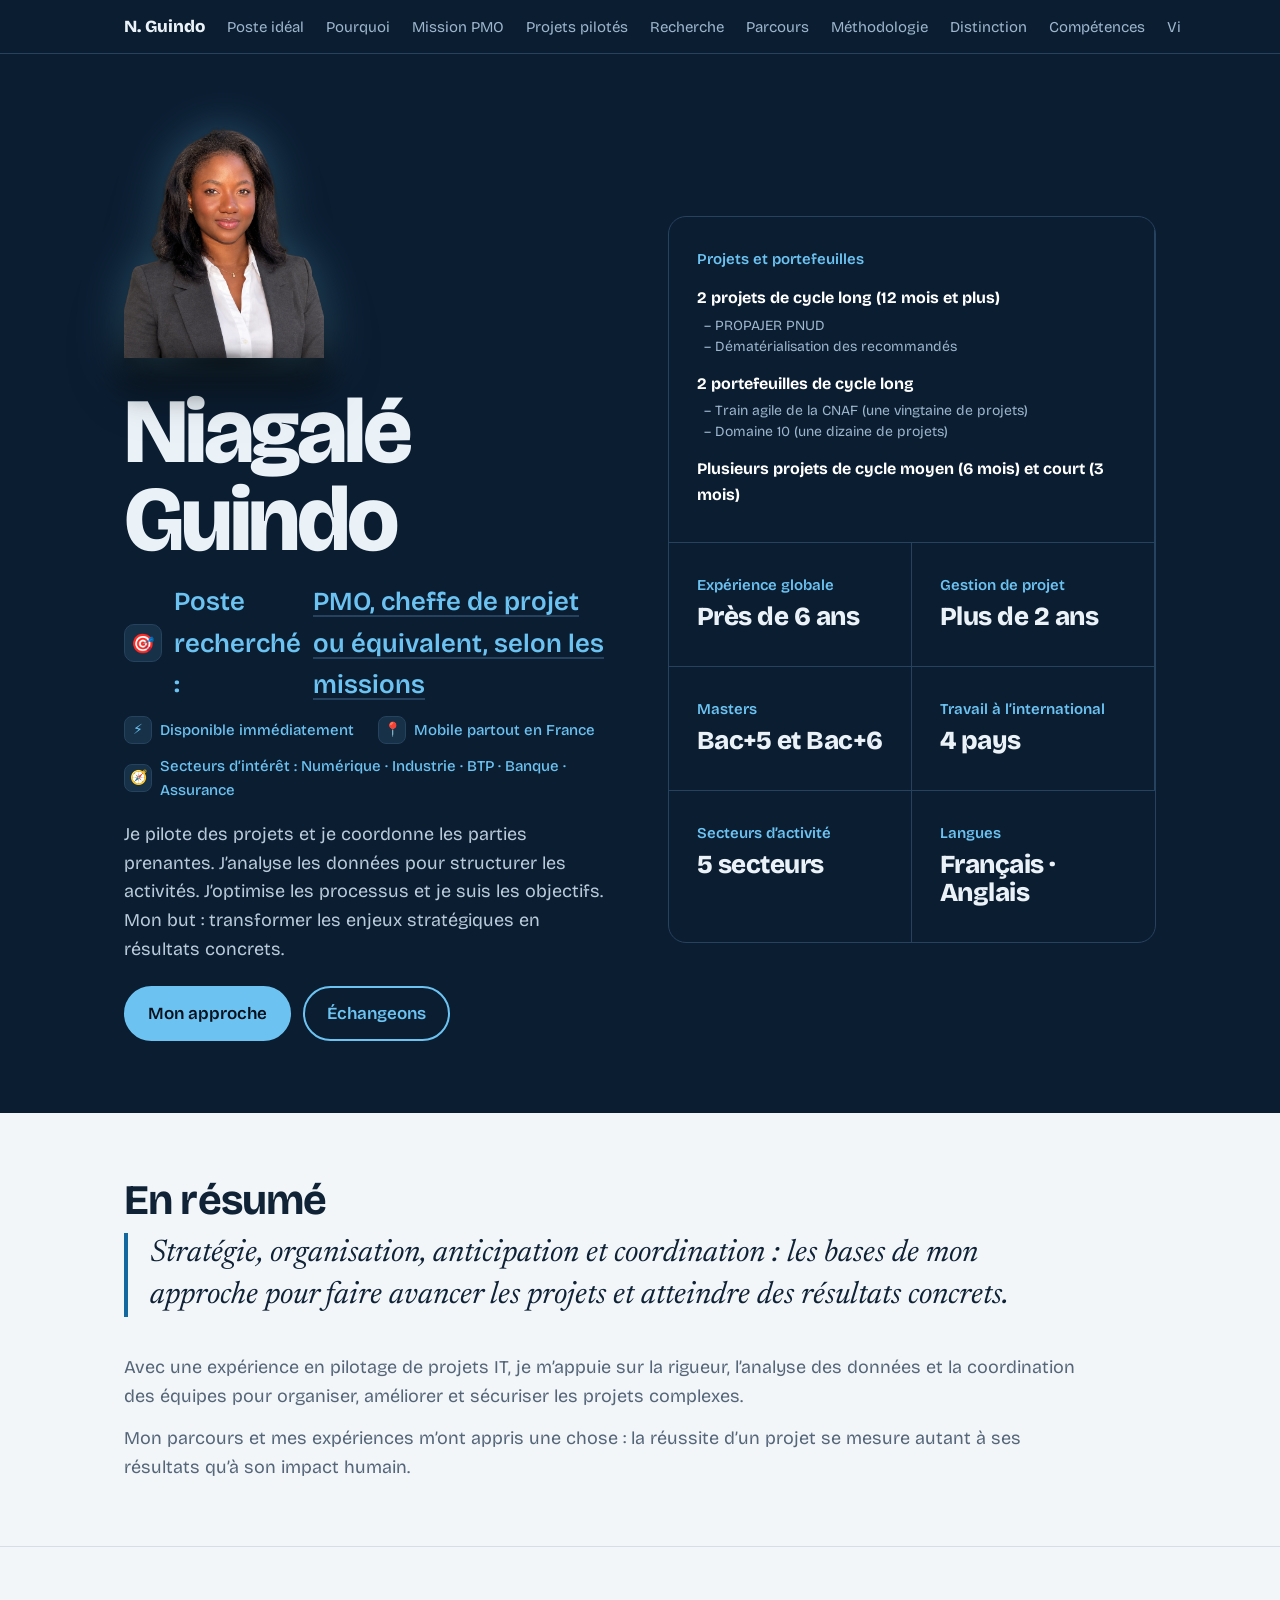
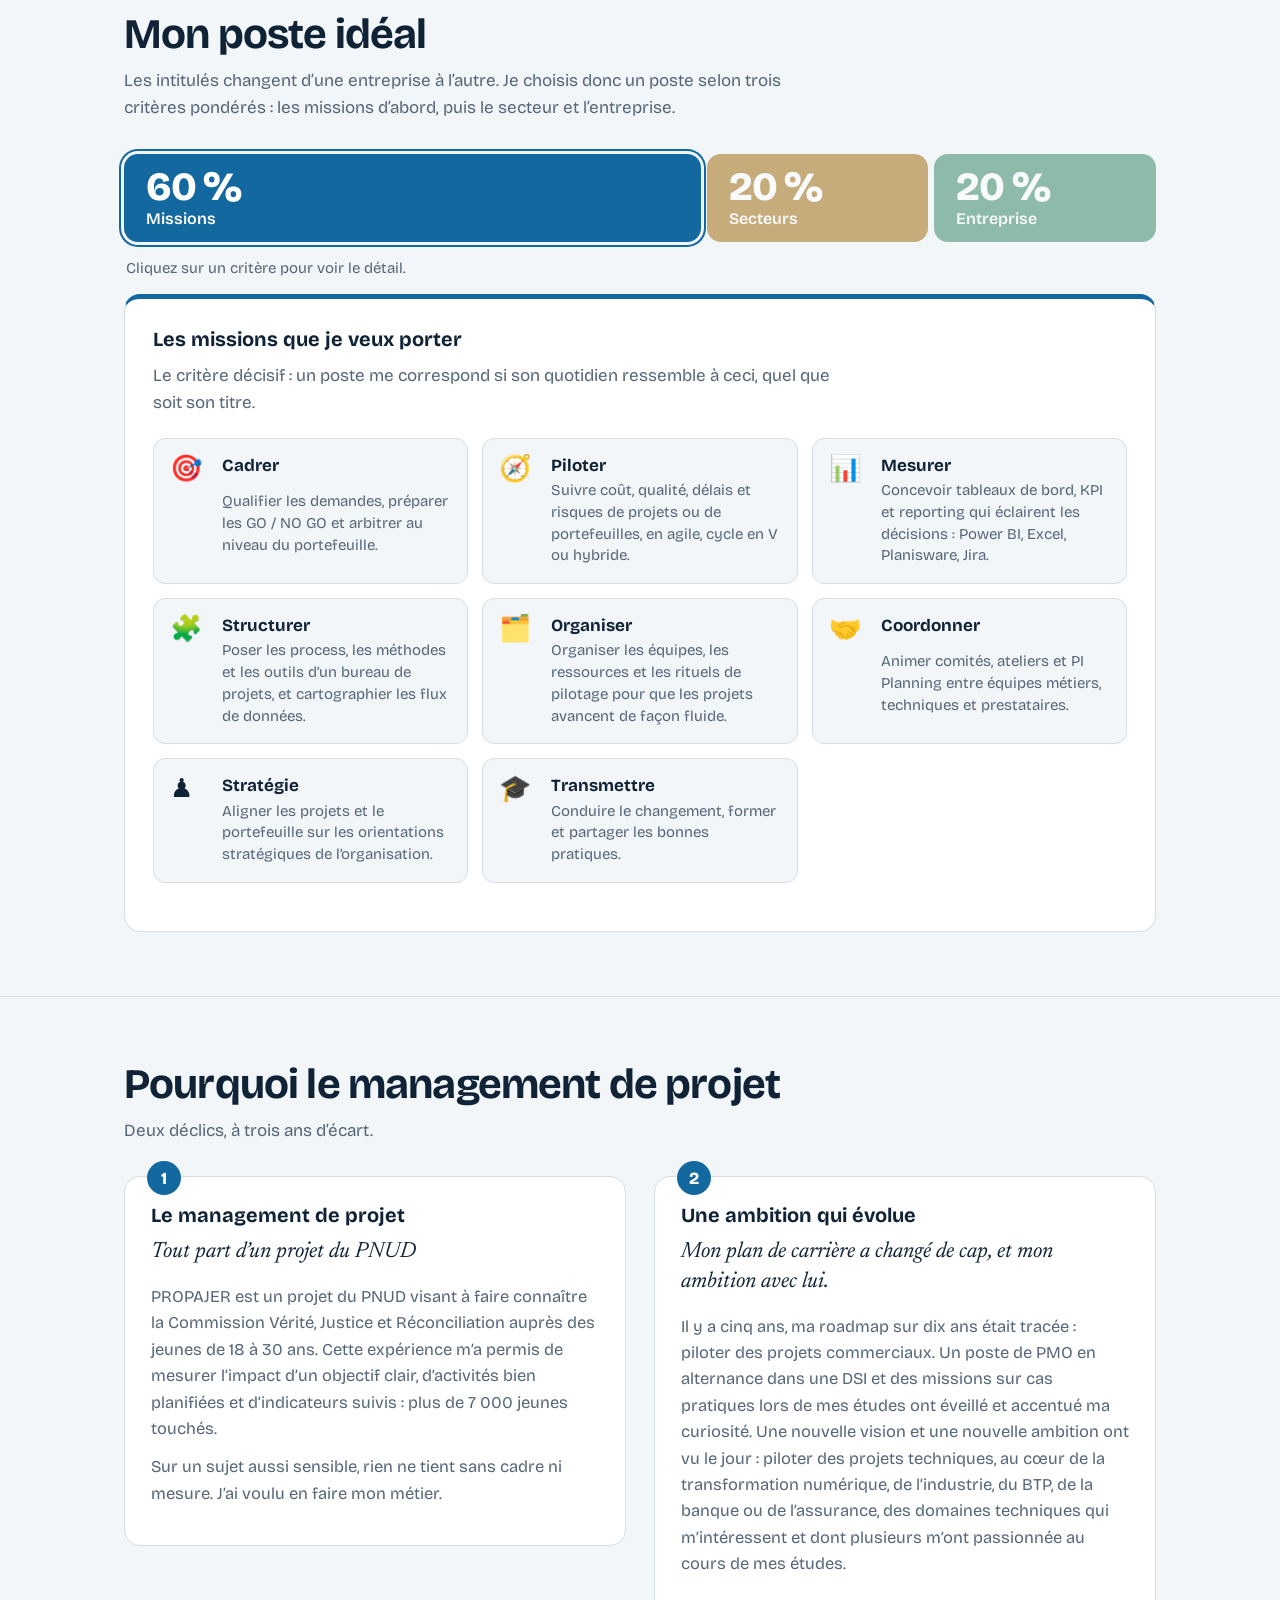
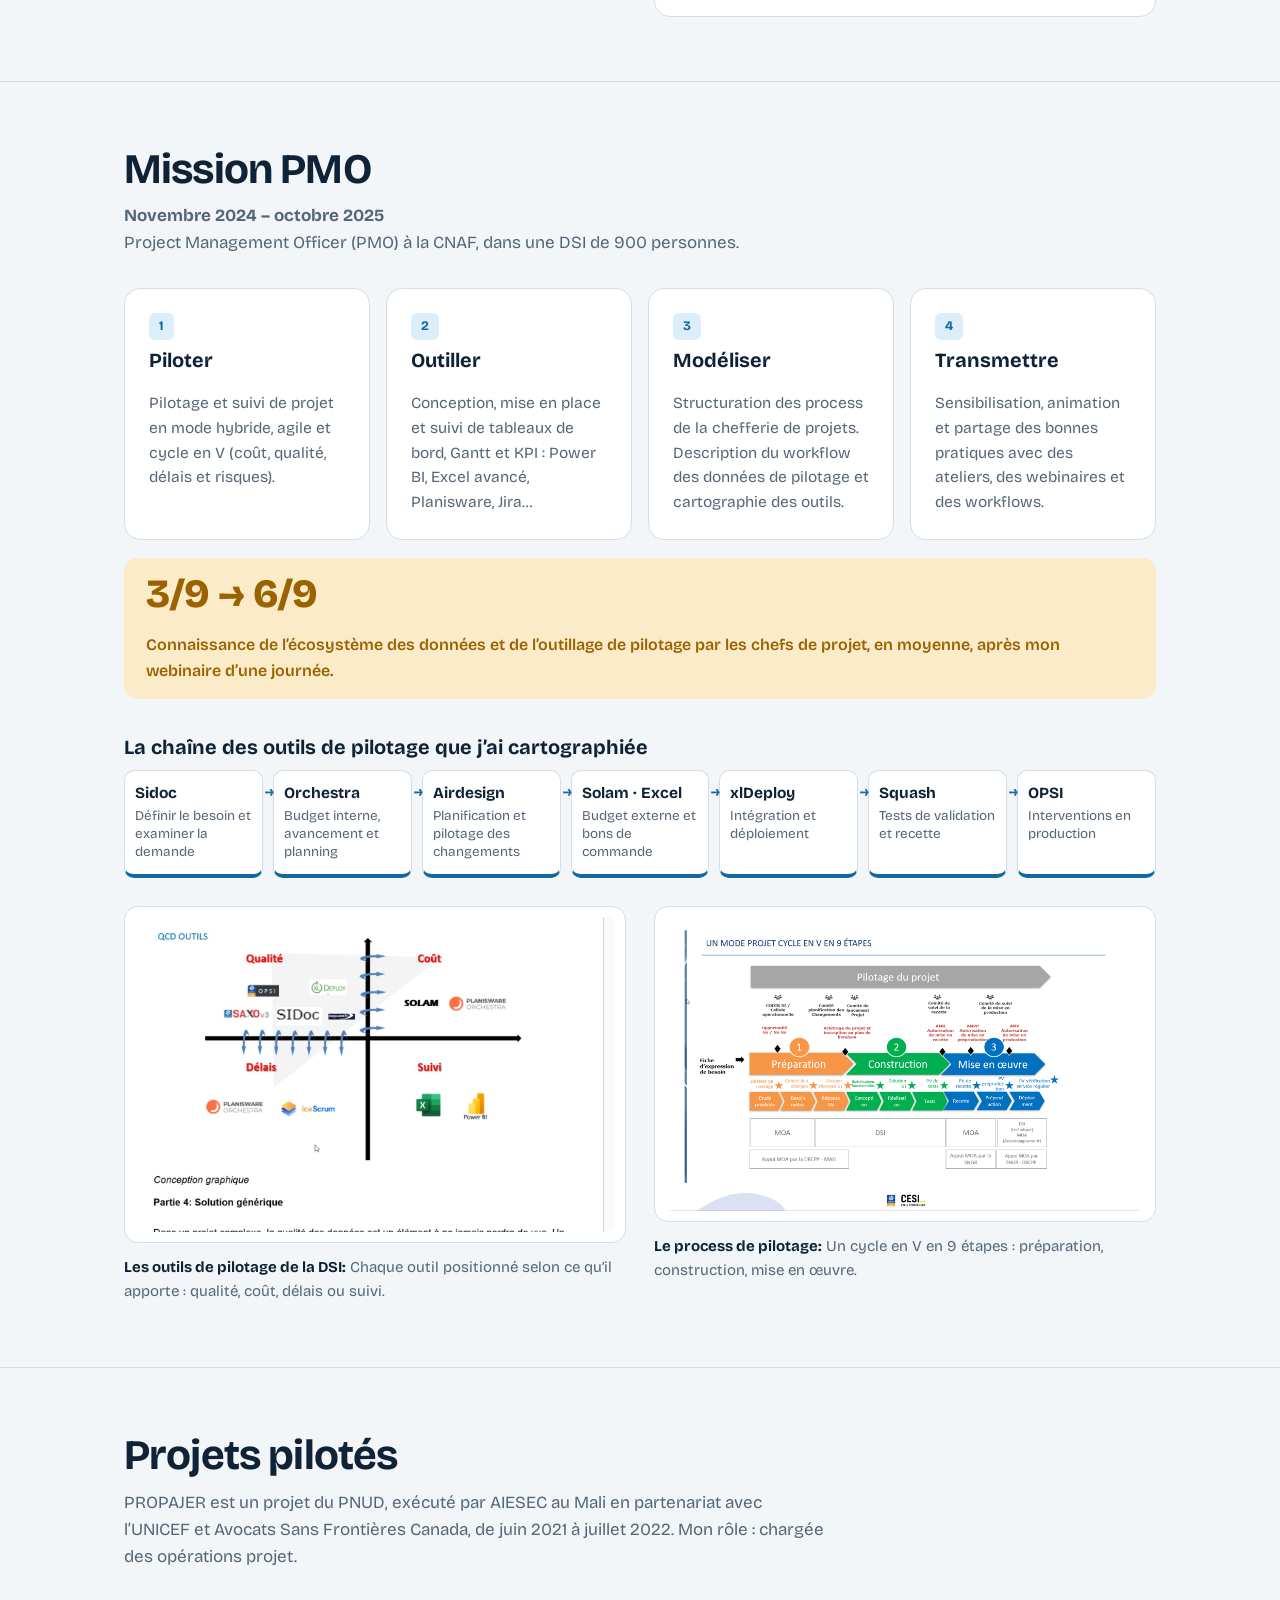
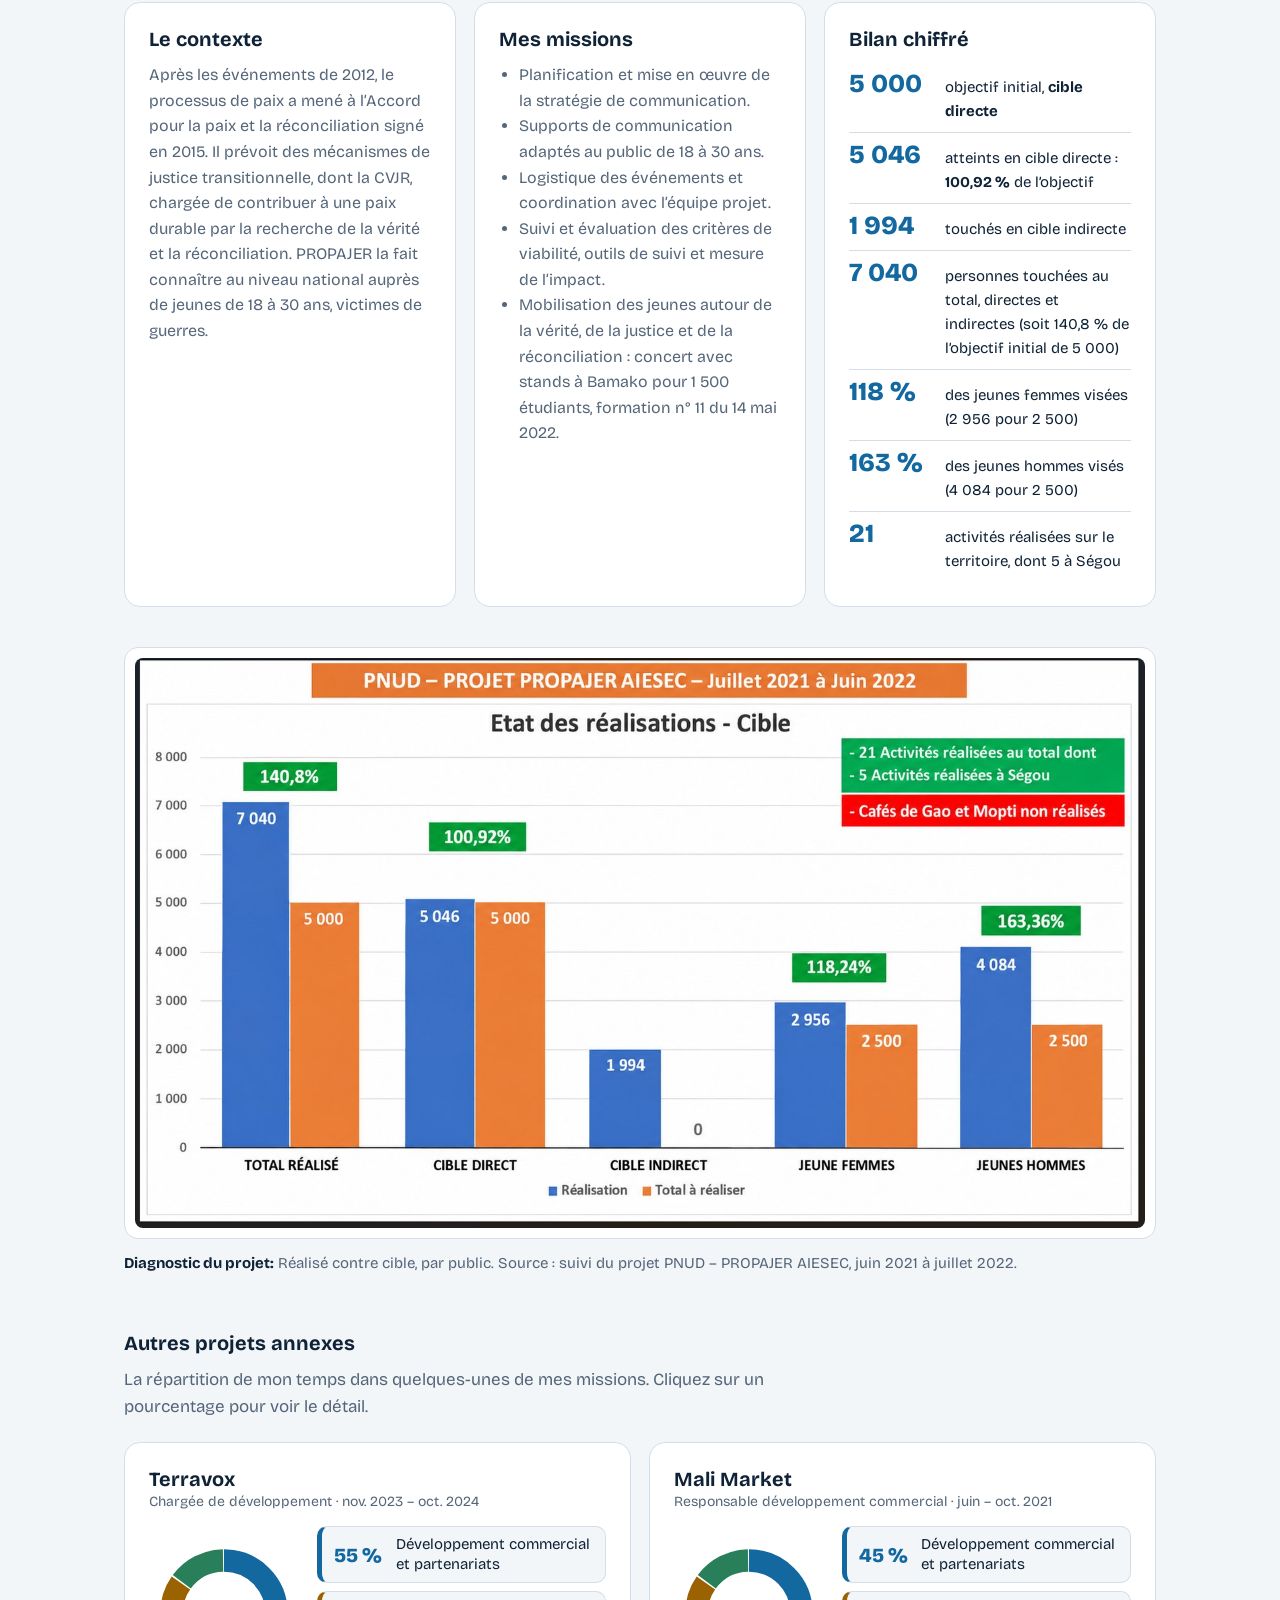
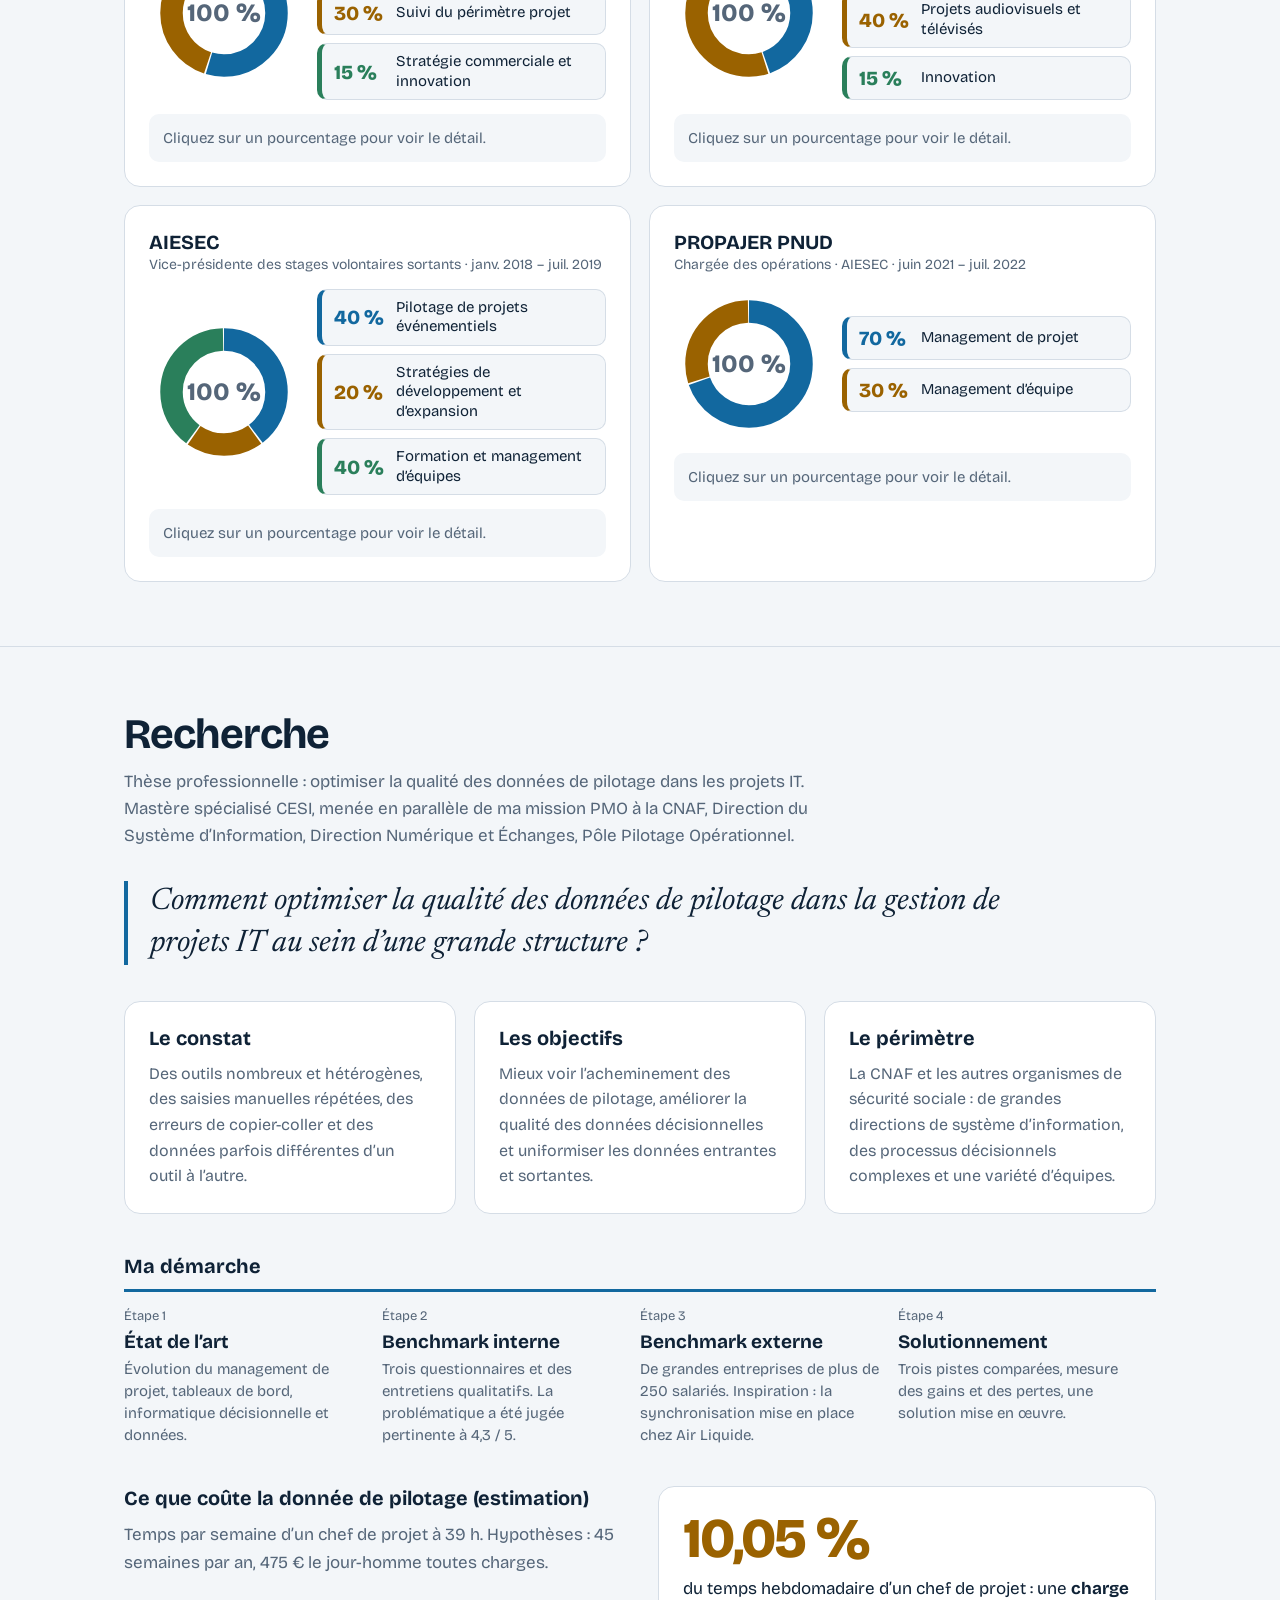
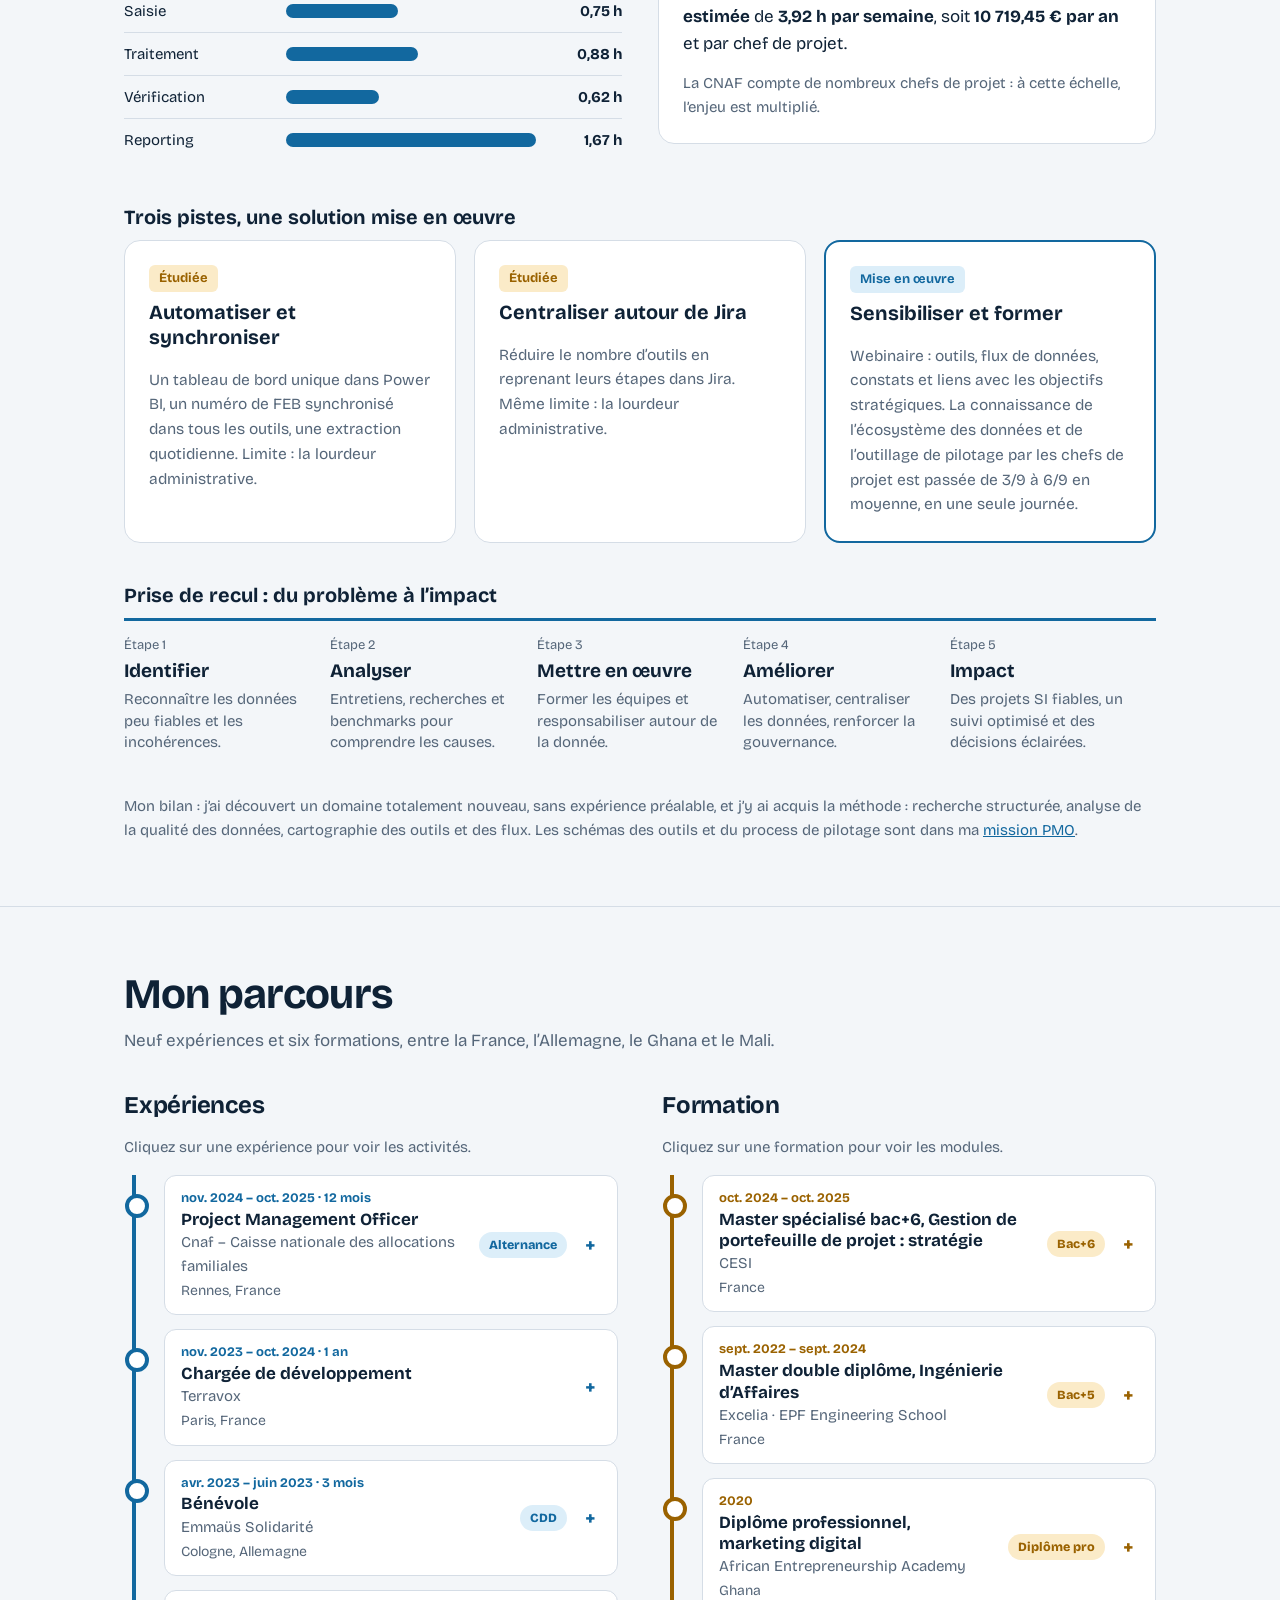
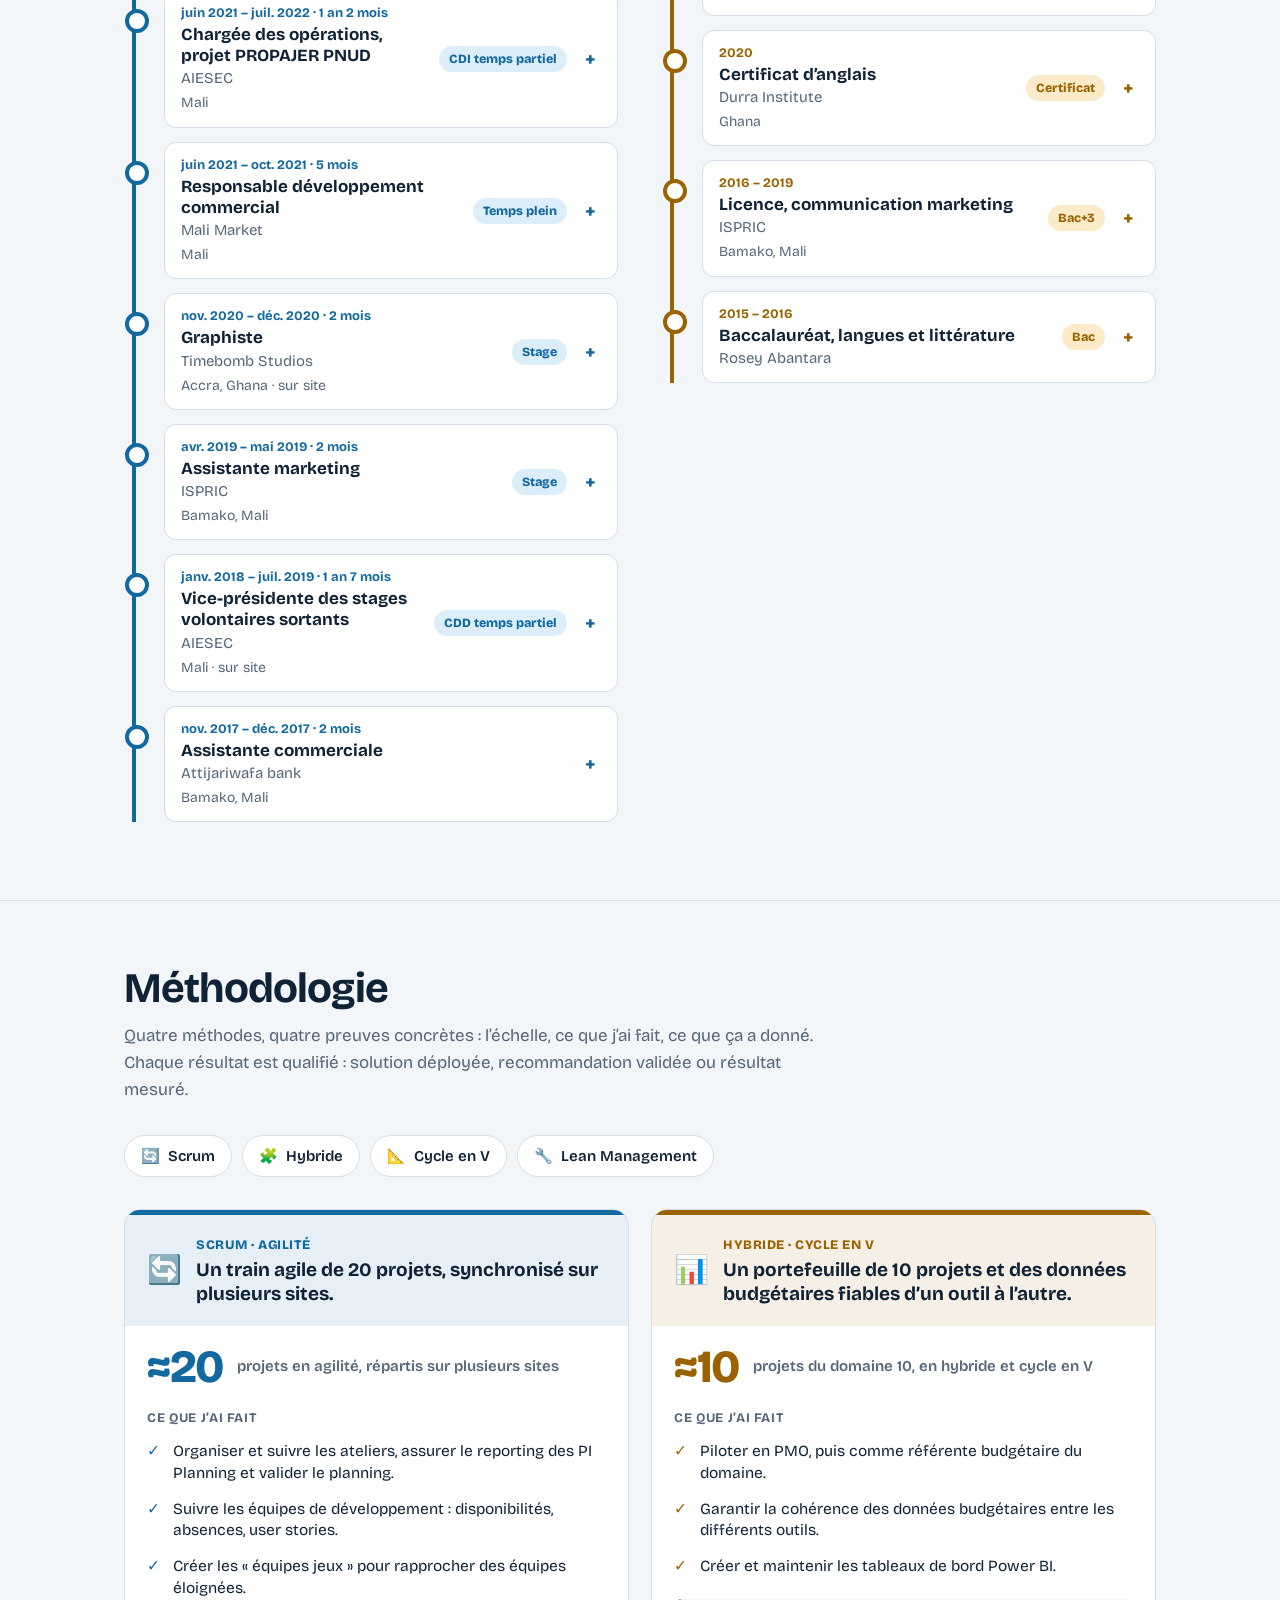
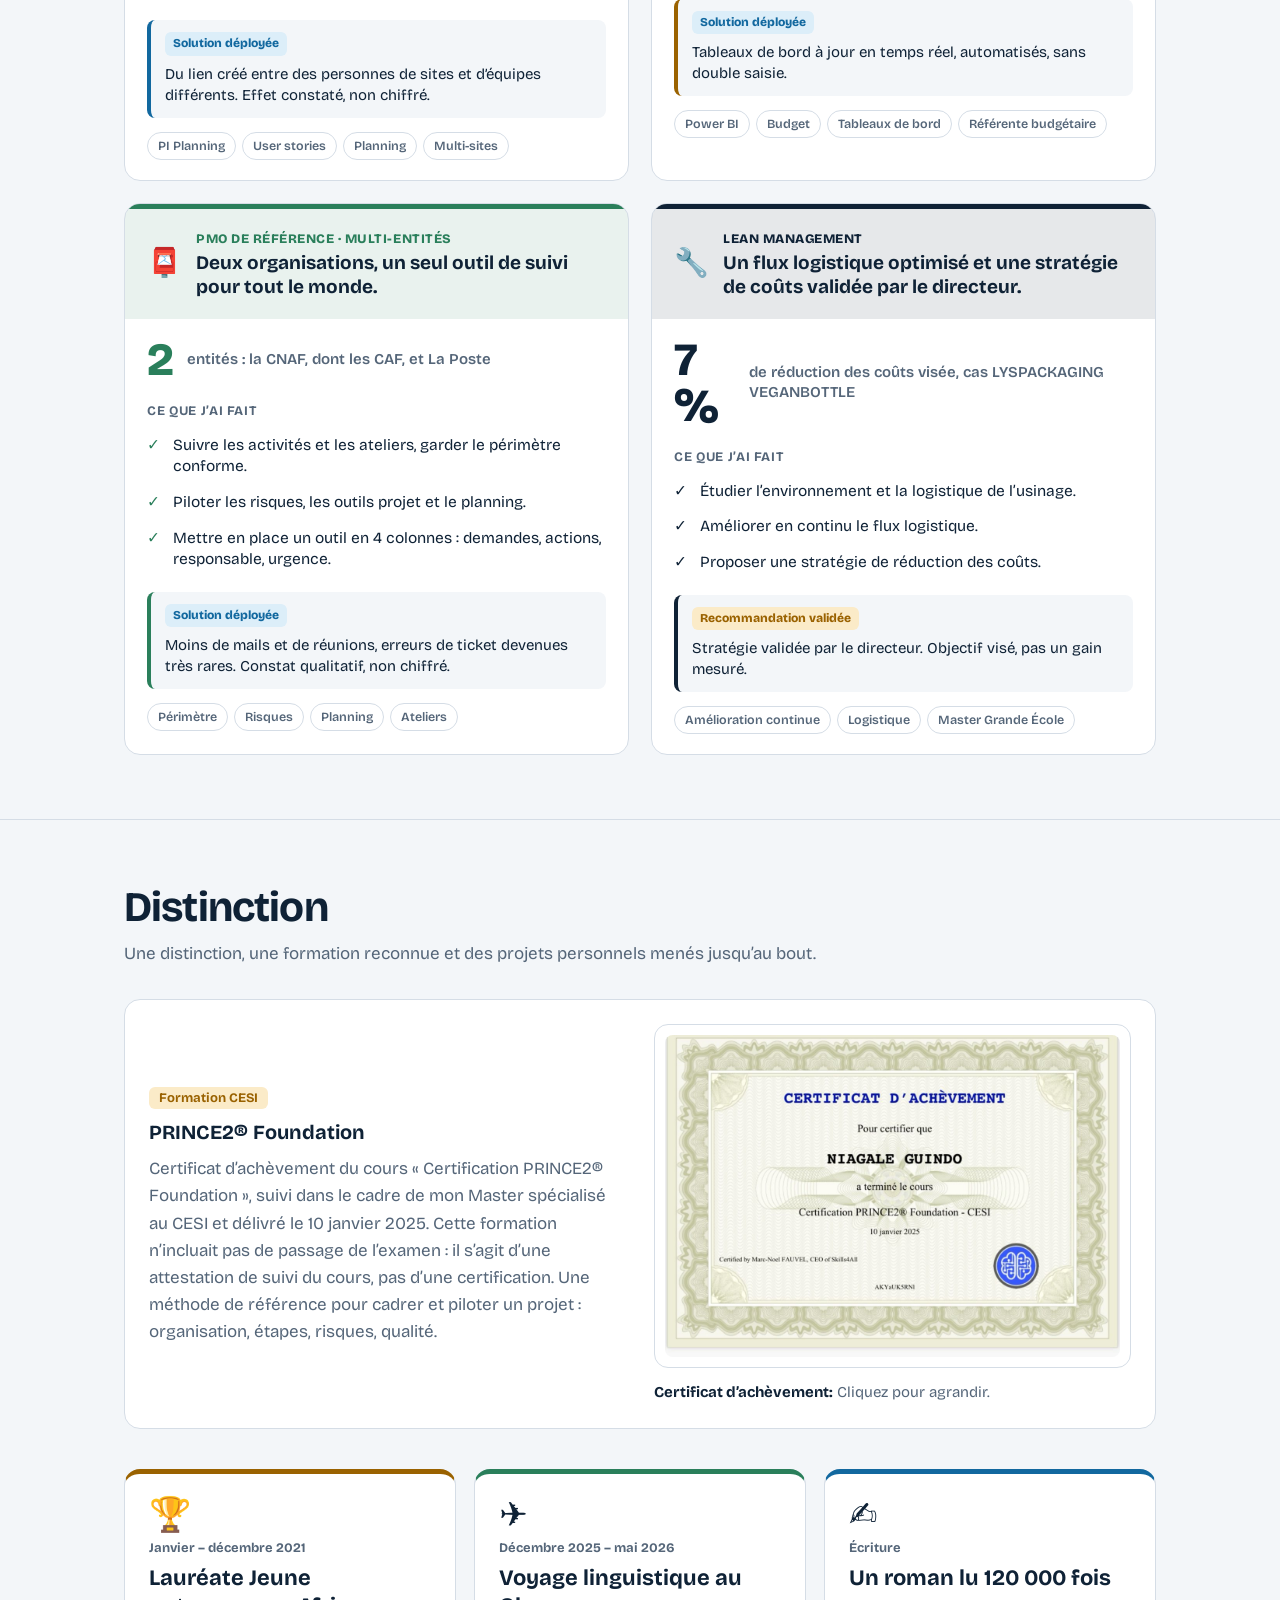
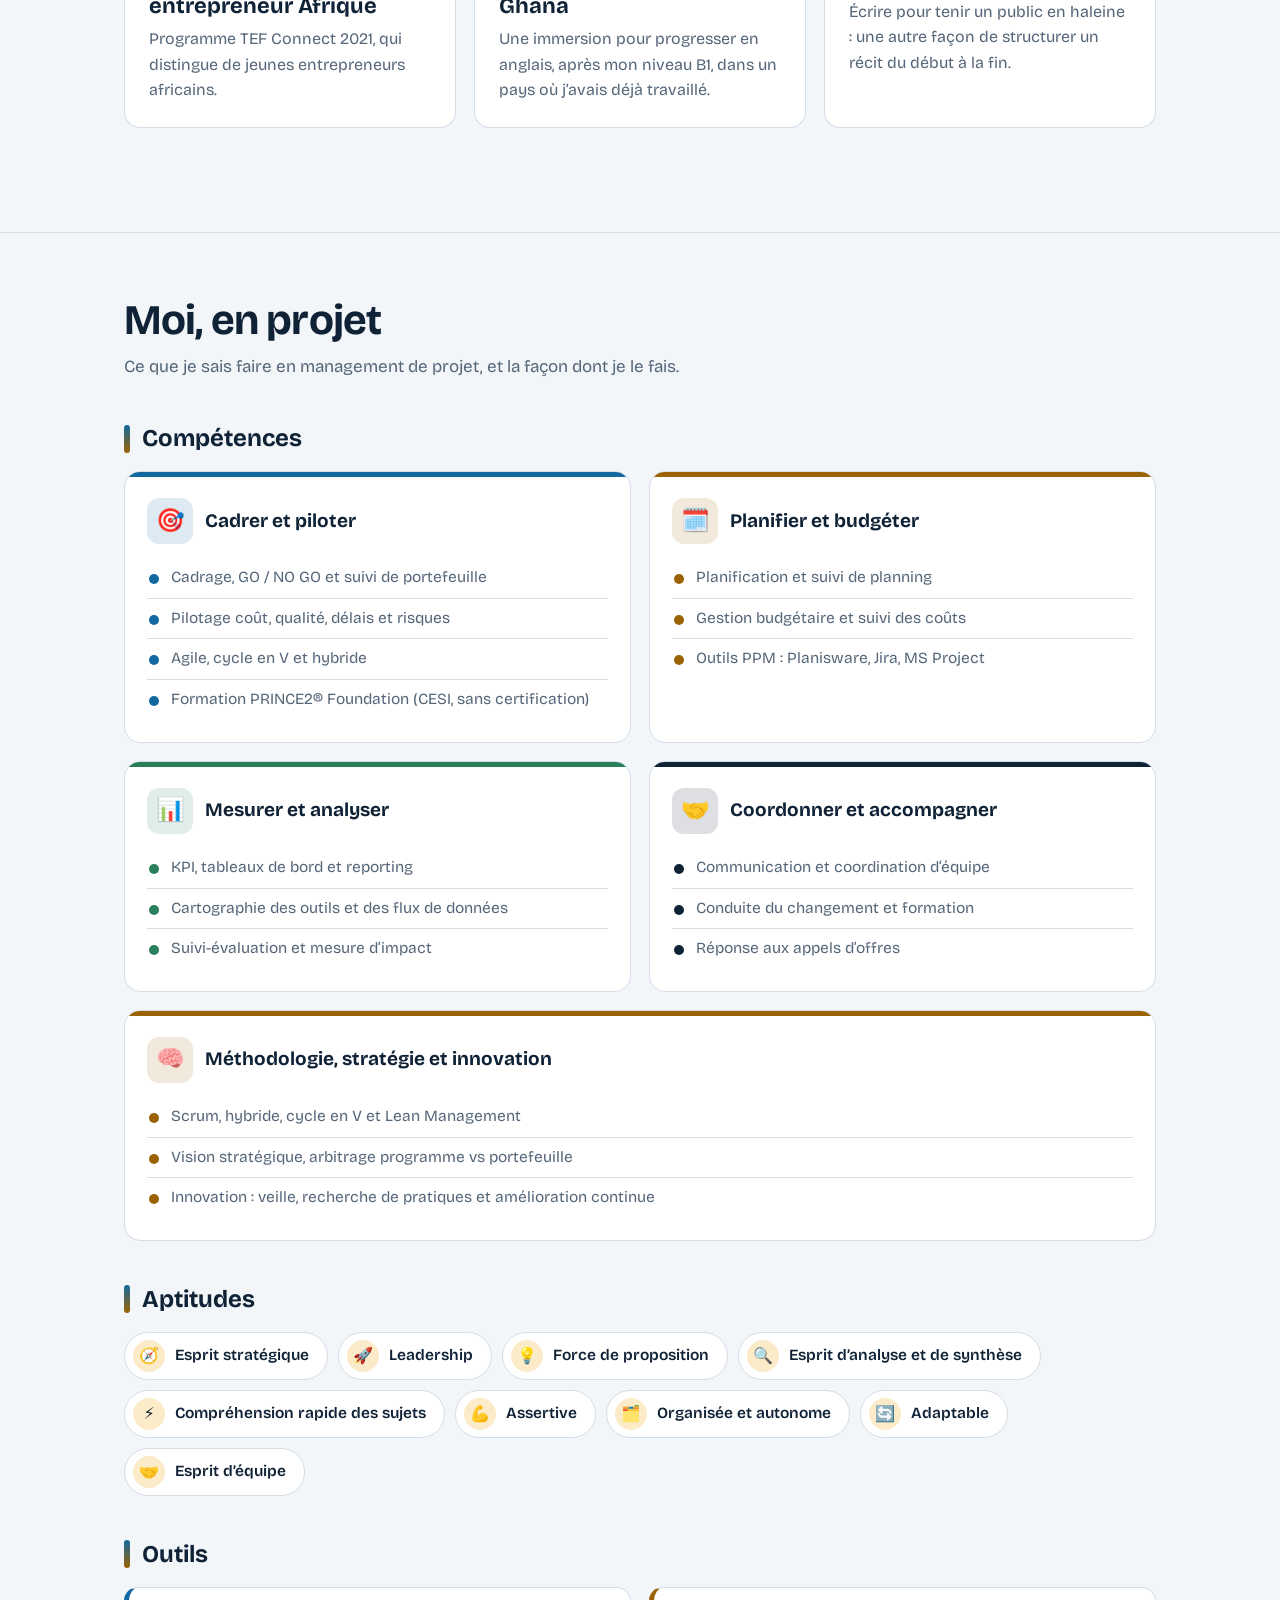
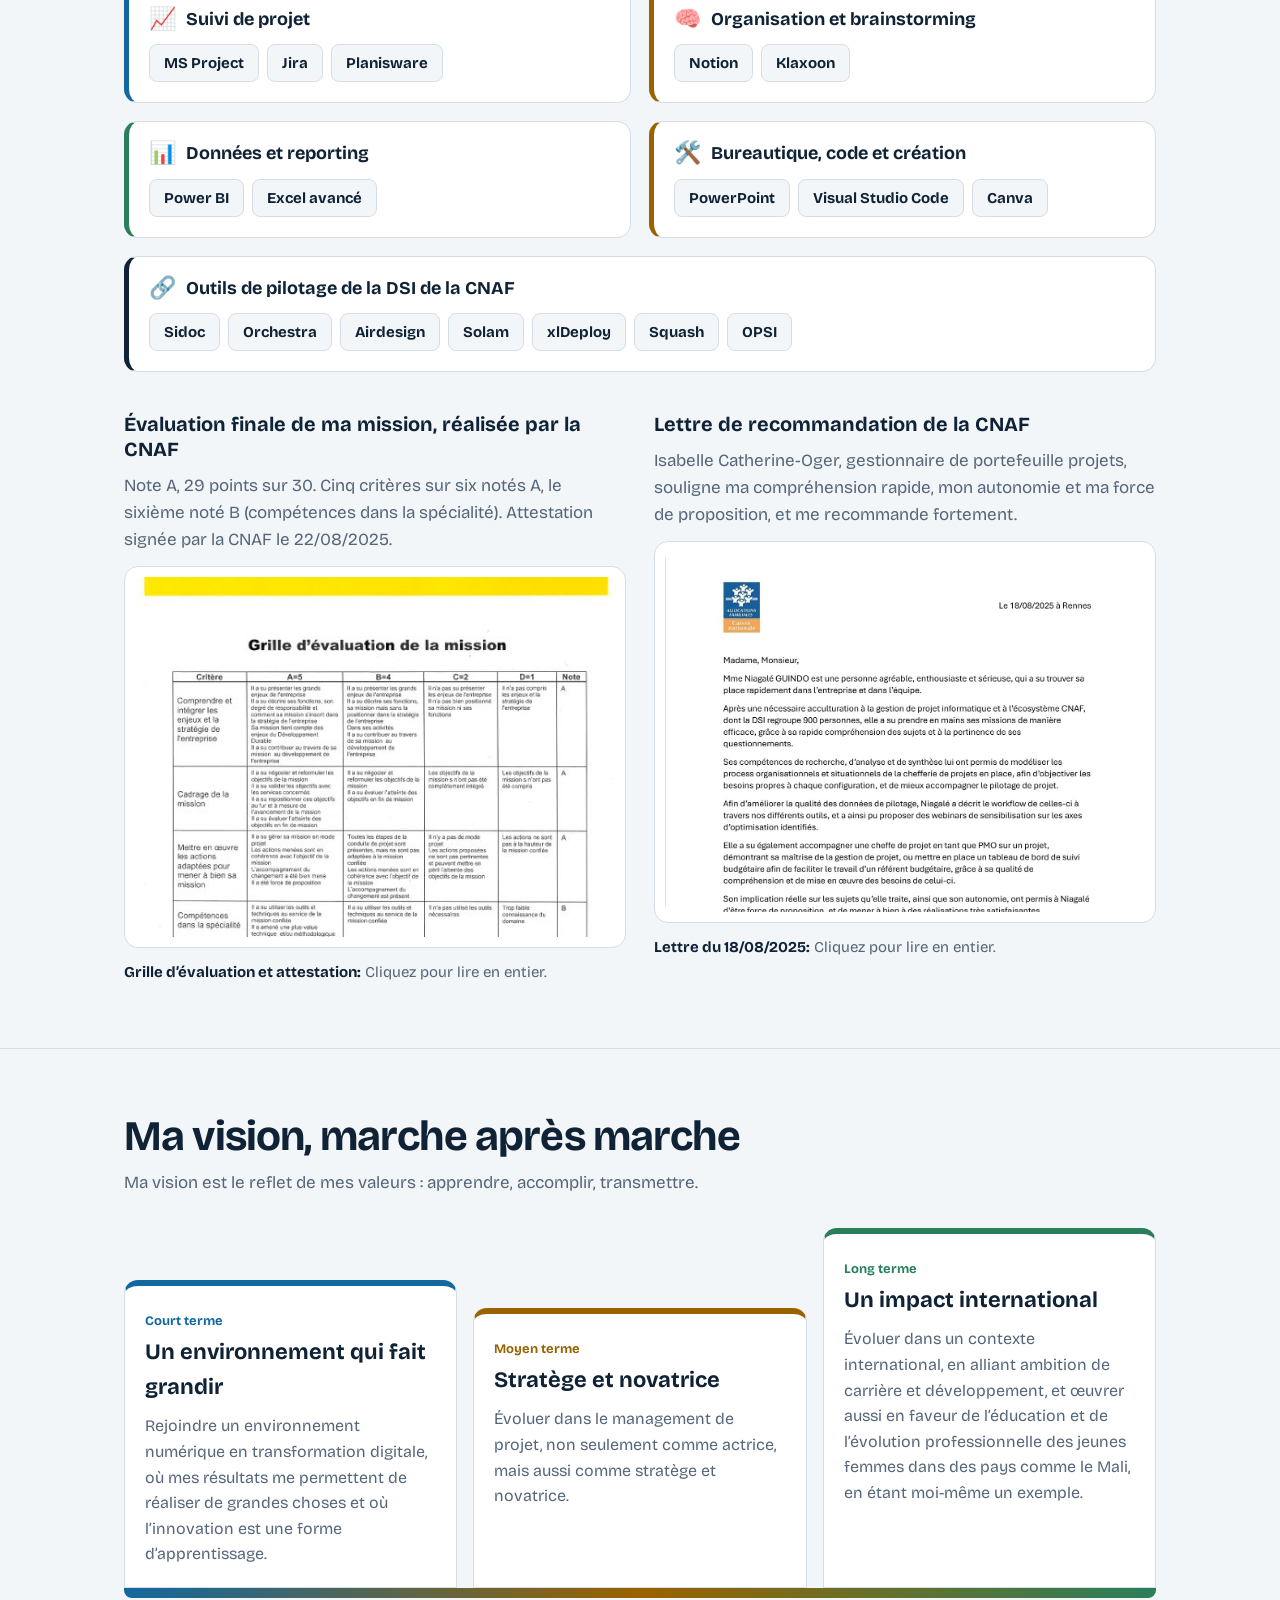
==== commit 5ae806c5: "Add files via upload" ====
--- a/index.html
+++ b/index.html
@@ -11,13 +11,13 @@
 <link rel="stylesheet" href="style.css">
 </head>
 <body>
-<nav><div class="wrap"><b>N. Guindo</b><a href="#pourquoi">Pourquoi</a><a href="#pmo">Mission PMO</a><a href="#propajer">Projets pilotés</a><a href="#these">Recherche</a><a href="#parcours">Parcours</a><a href="#methodologie">Méthodologie</a><a href="#distinction">Distinction</a><a href="#competences">Compétences</a><a href="#vision">Vision</a><a href="#contact">Contact</a></div></nav>
+<nav><div class="wrap"><b>N. Guindo</b><a href="#poste">Poste idéal</a><a href="#pourquoi">Pourquoi</a><a href="#pmo">Mission PMO</a><a href="#propajer">Projets pilotés</a><a href="#these">Recherche</a><a href="#parcours">Parcours</a><a href="#methodologie">Méthodologie</a><a href="#distinction">Distinction</a><a href="#competences">Compétences</a><a href="#vision">Vision</a><a href="#contact">Contact</a></div></nav>
 
 <header class="hero"><div class="wrap">
 <div>
 <div class="portrait"><img src="images/niagale-guindo.png" alt="Portrait de Niagalé Guindo" width="640" height="744"></div>
 <h1>Niagalé Guindo</h1>
-<p class="role"><span class="ri"><i aria-hidden="true">🎯</i>Poste recherché : PMO ou Cheffe de projet</span><span class="ri"><i aria-hidden="true">⚡</i>Disponible immédiatement</span><span class="ri"><i aria-hidden="true">📍</i>Mobile partout en France</span><span class="ri"><i aria-hidden="true">🧭</i>Secteurs d’intérêt : Numérique · Industrie · BTP</span></p>
+<p class="role"><span class="ri"><i aria-hidden="true">🎯</i>Poste recherché : <a href="#poste">PMO, cheffe de projet ou équivalent, selon les missions</a></span><span class="ri"><i aria-hidden="true">⚡</i>Disponible immédiatement</span><span class="ri"><i aria-hidden="true">📍</i>Mobile partout en France</span><span class="ri"><i aria-hidden="true">🧭</i>Secteurs d’intérêt : Numérique · Industrie · BTP · Banque · Assurance</span></p>
 <p class="lead">Je pilote des projets et je coordonne les parties prenantes. J’analyse les données pour structurer les activités. J’optimise les processus et je suis les objectifs. Mon but : transformer les enjeux stratégiques en résultats concrets.</p>
 <div class="cta"><a class="btn p" href="#pourquoi">Mon approche</a><a class="btn s" href="#contact">Échangeons</a></div>
 </div>
@@ -46,6 +46,49 @@
 </div>
 </div></section>
 
+<section id="poste"><div class="wrap">
+<h2 class="t">Mon poste idéal</h2>
+<p class="sub">Les intitulés changent d’une entreprise à l’autre. Je choisis donc un poste selon trois critères pondérés : les missions d’abord, puis le secteur et l’entreprise.</p>
+<div class="ideal" id="ideal">
+<div class="ib" role="tablist" aria-label="Les trois critères de mon poste idéal">
+<button type="button" role="tab" class="it i1" id="tab-m" aria-controls="pan-m" aria-selected="true" style="--w:60"><b>60 %</b><span>Missions</span></button>
+<button type="button" role="tab" class="it i2" id="tab-s" aria-controls="pan-s" aria-selected="false" style="--w:20"><b>20 %</b><span>Secteurs</span></button>
+<button type="button" role="tab" class="it i3" id="tab-e" aria-controls="pan-e" aria-selected="false" style="--w:20"><b>20 %</b><span>Entreprise</span></button>
+</div>
+<p class="note ihint">Cliquez sur un critère pour voir le détail.</p>
+<div class="ip p1" role="tabpanel" id="pan-m" aria-labelledby="tab-m">
+<h3 class="s">Les missions que je veux porter</h3>
+<p class="pd">Le critère décisif : un poste me correspond si son quotidien ressemble à ceci, quel que soit son titre.</p>
+<ul class="mi">
+<li><span aria-hidden="true">🎯</span><b>Cadrer</b><p>Qualifier les demandes, préparer les GO / NO GO et arbitrer au niveau du portefeuille.</p></li>
+<li><span aria-hidden="true">🧭</span><b>Piloter</b><p>Suivre coût, qualité, délais et risques de projets ou de portefeuilles, en agile, cycle en V ou hybride.</p></li>
+<li><span aria-hidden="true">📊</span><b>Mesurer</b><p>Concevoir tableaux de bord, KPI et reporting qui éclairent les décisions : Power BI, Excel, Planisware, Jira.</p></li>
+<li><span aria-hidden="true">🧩</span><b>Structurer</b><p>Poser les process, les méthodes et les outils d’un bureau de projets, et cartographier les flux de données.</p></li>
+<li><span aria-hidden="true">🗂️</span><b>Organiser</b><p>Organiser les équipes, les ressources et les rituels de pilotage pour que les projets avancent de façon fluide.</p></li>
+<li><span aria-hidden="true">🤝</span><b>Coordonner</b><p>Animer comités, ateliers et PI Planning entre équipes métiers, techniques et prestataires.</p></li>
+<li><span aria-hidden="true">♟️</span><b>Stratégie</b><p>Aligner les projets et le portefeuille sur les orientations stratégiques de l’organisation.</p></li>
+<li><span aria-hidden="true">🎓</span><b>Transmettre</b><p>Conduire le changement, former et partager les bonnes pratiques.</p></li>
+</ul>
+</div>
+<div class="ip p2" role="tabpanel" id="pan-s" aria-labelledby="tab-s">
+<h3 class="s">Mes secteurs de premier choix</h3>
+<p class="pd">Des secteurs où le pilotage de projet est technique et structurant. Si les missions sont les bonnes, un autre secteur reste possible.</p>
+<ul class="dom"><li><span aria-hidden="true">💻</span>Le numérique</li><li><span aria-hidden="true">🏭</span>L’industrie</li><li><span aria-hidden="true">🏗️</span>Le BTP</li><li><span aria-hidden="true">🏦</span>La banque</li><li><span aria-hidden="true">🛡️</span>L’assurance</li></ul>
+</div>
+<div class="ip p3" role="tabpanel" id="pan-e" aria-labelledby="tab-e">
+<h3 class="s">L’entreprise où je veux grandir</h3>
+<p class="pd">Un environnement qui rend ces missions possibles et qui fait progresser.</p>
+<ul class="mi">
+<li><span aria-hidden="true">💡</span><b>Innovation</b><p>Un cadre qui permet l’innovation et l’amélioration continue.</p></li>
+<li><span aria-hidden="true">♻️</span><b>Une vision RSE définie ou en cours</b><p>Une entreprise qui a défini, ou qui construit, sa démarche de responsabilité sociétale.</p></li>
+<li><span aria-hidden="true">🌱</span><b>Un cadre qui fait grandir</b><p>De vrais résultats à porter, de la formation et la possibilité d’évoluer vers un rôle de stratège.</p></li>
+<li><span aria-hidden="true">🌍</span><b>Une ouverture internationale</b><p>Des équipes ou des projets au-delà de la France, pour nourrir mon ambition à long terme.</p></li>
+<li><span aria-hidden="true">🤲</span><b>Une diversité inclusive</b><p>Des équipes diverses où chacun et chacune a sa place et peut contribuer.</p></li>
+<li><span aria-hidden="true">⚡</span><b>Un environnement dynamique</b><p>Un rythme soutenu, des projets variés et des équipes en mouvement.</p></li>
+</ul>
+</div>
+</div>
+</div></section>
 <section id="pourquoi"><div class="wrap">
 <h2 class="t">Pourquoi le management de projet</h2>
 <p class="sub">Deux déclics, à trois ans d’écart.</p>
@@ -55,7 +98,7 @@
 <p>PROPAJER est un projet du PNUD visant à faire connaître la Commission Vérité, Justice et Réconciliation auprès des jeunes de 18 à 30 ans. Cette expérience m’a permis de mesurer l’impact d’un objectif clair, d’activités bien planifiées et d’indicateurs suivis : plus de 7 000 jeunes touchés.</p><p>Sur un sujet aussi sensible, rien ne tient sans cadre ni mesure. J’ai voulu en faire mon métier.</p></article>
 <article class="part"><span class="num">2</span><h3 class="s">Une ambition qui évolue</h3>
 <p class="q2">Mon plan de carrière a changé de cap, et mon ambition avec lui.</p>
-<p>Il y a cinq ans, ma roadmap sur dix ans était tracée : piloter des projets commerciaux. Un poste de PMO en alternance dans une DSI et des missions sur cas pratiques lors de mes études ont éveillé et accentué ma curiosité. Une nouvelle vision et une nouvelle ambition ont vu le jour : piloter des projets techniques, au cœur de la transformation numérique, de l’industrie ou du BTP, des domaines techniques qui m’ont passionnée au cours de mes études.</p></article>
+<p>Il y a cinq ans, ma roadmap sur dix ans était tracée : piloter des projets commerciaux. Un poste de PMO en alternance dans une DSI et des missions sur cas pratiques lors de mes études ont éveillé et accentué ma curiosité. Une nouvelle vision et une nouvelle ambition ont vu le jour : piloter des projets techniques, au cœur de la transformation numérique, de l’industrie, du BTP, de la banque ou de l’assurance, des domaines techniques qui m’intéressent et dont plusieurs m’ont passionnée au cours de mes études.</p></article>
 </div>
 </div></section>
 <section id="pmo"><div class="wrap">
@@ -99,7 +142,7 @@
 <div class="row2"><b>21</b><span>activités réalisées sur le territoire, dont 5 à Ségou</span></div>
 </div>
 </div>
-<figure class=""><button class="shot " data-zoom aria-label="Agrandir : diagnostic PROPAJER"><img src="images/propajer-diagnostic-pnud.jpg" alt="État des réalisations du projet PROPAJER par rapport à la cible" loading="lazy"></button><figcaption><b>Diagnostic du projet.</b> Réalisé contre cible, par public. Source : suivi du projet PNUD – PROPAJER AIESEC, juin 2021 à juillet 2022.</figcaption></figure>
+<figure class=""><button class="shot " data-zoom aria-label="Agrandir : diagnostic PROPAJER"><img src="images/propajer-diagnostic-pnud.jpg" alt="État des réalisations du projet PROPAJER par rapport à la cible" loading="lazy"></button><figcaption><b>Diagnostic du projet:</b> Réalisé contre cible, par public. Source : suivi du projet PNUD – PROPAJER AIESEC, juin 2021 à juillet 2022.</figcaption></figure>
 <div class="annex"><h3 class="s">Autres projets annexes</h3><p class="sub" style="margin-bottom:22px">La répartition de mon temps dans quelques-unes de mes missions. Cliquez sur un pourcentage pour voir le détail.</p><div class="dnall"><article class="card dn"><div><h4>Terravox</h4><small>Chargée de développement · nov. 2023 – oct. 2024</small></div><div class="dnb"><div class="dnw"><svg viewBox="0 0 120 120" role="img" aria-label="Répartition des missions chez Terravox : 55 % Développement commercial et partenariats, 30 % Suivi du périmètre projet, 15 % Stratégie commerciale et innovation"><g transform="rotate(-90 60 60)"><circle class="seg s1" cx="60" cy="60" r="42" stroke-dasharray="143.94 119.95" stroke-dashoffset="0.00"/><circle class="seg s2" cx="60" cy="60" r="42" stroke-dasharray="77.97 185.93" stroke-dashoffset="-145.14"/><circle class="seg s3" cx="60" cy="60" r="42" stroke-dasharray="38.38 225.51" stroke-dashoffset="-224.31"/></g><text class="dc" x="60" y="60" text-anchor="middle" dominant-baseline="central">100 %</text></svg></div><ul class="dnl"><li><button type="button" class="pb s1" aria-pressed="false" data-p="55" data-t="Développement commercial et partenariats" data-d="Développement commercial et partenariats, veille, relations commerciales et satisfaction client."><b>55 %</b><span>Développement commercial et partenariats</span></button></li><li><button type="button" class="pb s2" aria-pressed="false" data-p="30" data-t="Suivi du périmètre projet" data-d="Suivi de tout ce qui relevait du périmètre projet : phase d’exécution, rapports d’exécution et conformité aux normes."><b>30 %</b><span>Suivi du périmètre projet</span></button></li><li><button type="button" class="pb s3" aria-pressed="false" data-p="15" data-t="Stratégie commerciale et innovation" data-d="Stratégie commerciale, recherche de pratiques et innovation."><b>15 %</b><span>Stratégie commerciale et innovation</span></button></li></ul></div><div class="dnd" aria-live="polite"><p>Cliquez sur un pourcentage pour voir le détail.</p></div></article><article class="card dn"><div><h4>Mali Market</h4><small>Responsable développement commercial · juin – oct. 2021</small></div><div class="dnb"><div class="dnw"><svg viewBox="0 0 120 120" role="img" aria-label="Répartition des missions chez Mali Market : 45 % Développement commercial et partenariats, 40 % Projets audiovisuels et télévisés, 15 % Innovation"><g transform="rotate(-90 60 60)"><circle class="seg s1" cx="60" cy="60" r="42" stroke-dasharray="117.55 146.34" stroke-dashoffset="0.00"/><circle class="seg s2" cx="60" cy="60" r="42" stroke-dasharray="104.36 159.54" stroke-dashoffset="-118.75"/><circle class="seg s3" cx="60" cy="60" r="42" stroke-dasharray="38.38 225.51" stroke-dashoffset="-224.31"/></g><text class="dc" x="60" y="60" text-anchor="middle" dominant-baseline="central">100 %</text></svg></div><ul class="dnl"><li><button type="button" class="pb s1" aria-pressed="false" data-p="45" data-t="Développement commercial et partenariats" data-d="Développement commercial, recherche de partenaires, suivi des collaborations et relation partenariale."><b>45 %</b><span>Développement commercial et partenariats</span></button></li><li><button type="button" class="pb s2" aria-pressed="false" data-p="40" data-t="Projets audiovisuels et télévisés" data-d="Cadrage des projets, conformité et pilotage opérationnel de projets audiovisuels et télévisés."><b>40 %</b><span>Projets audiovisuels et télévisés</span></button></li><li><button type="button" class="pb s3" aria-pressed="false" data-p="15" data-t="Innovation" data-d="Part de mon temps consacrée à l’innovation."><b>15 %</b><span>Innovation</span></button></li></ul></div><div class="dnd" aria-live="polite"><p>Cliquez sur un pourcentage pour voir le détail.</p></div></article><article class="card dn"><div><h4>AIESEC</h4><small>Vice-présidente des stages volontaires sortants · janv. 2018 – juil. 2019</small></div><div class="dnb"><div class="dnw"><svg viewBox="0 0 120 120" role="img" aria-label="Répartition des missions chez AIESEC : 40 % Pilotage de projets événementiels, 20 % Stratégies de développement et d’expansion, 40 % Formation et management d’équipes"><g transform="rotate(-90 60 60)"><circle class="seg s1" cx="60" cy="60" r="42" stroke-dasharray="104.36 159.54" stroke-dashoffset="0.00"/><circle class="seg s2" cx="60" cy="60" r="42" stroke-dasharray="51.58 212.32" stroke-dashoffset="-105.56"/><circle class="seg s3" cx="60" cy="60" r="42" stroke-dasharray="104.36 159.54" stroke-dashoffset="-158.34"/></g><text class="dc" x="60" y="60" text-anchor="middle" dominant-baseline="central">100 %</text></svg></div><ul class="dnl"><li><button type="button" class="pb s1" aria-pressed="false" data-p="40" data-t="Pilotage de projets événementiels" data-d="Cadrage, organisation et conformité réglementaire des projets événementiels, au Mali et dans la sous-région, notamment en Côte d’Ivoire, au Sénégal et en Gambie."><b>40 %</b><span>Pilotage de projets événementiels</span></button></li><li><button type="button" class="pb s2" aria-pressed="false" data-p="20" data-t="Stratégies de développement et d’expansion" data-d="Stratégies de développement et d’expansion."><b>20 %</b><span>Stratégies de développement et d’expansion</span></button></li><li><button type="button" class="pb s3" aria-pressed="false" data-p="40" data-t="Formation et management d’équipes" data-d="Suivi des réalisations, recrutement, accompagnement et formation des équipes."><b>40 %</b><span>Formation et management d’équipes</span></button></li></ul></div><div class="dnd" aria-live="polite"><p>Cliquez sur un pourcentage pour voir le détail.</p></div></article><article class="card dn"><div><h4>PROPAJER PNUD</h4><small>Chargée des opérations · AIESEC · juin 2021 – juil. 2022</small></div><div class="dnb"><div class="dnw"><svg viewBox="0 0 120 120" role="img" aria-label="Répartition des missions chez PROPAJER PNUD : 70 % Management de projet, 30 % Management d’équipe"><g transform="rotate(-90 60 60)"><circle class="seg s1" cx="60" cy="60" r="42" stroke-dasharray="183.53 80.37" stroke-dashoffset="0.00"/><circle class="seg s2" cx="60" cy="60" r="42" stroke-dasharray="77.97 185.93" stroke-dashoffset="-184.73"/></g><text class="dc" x="60" y="60" text-anchor="middle" dominant-baseline="central">100 %</text></svg></div><ul class="dnl"><li><button type="button" class="pb s1" aria-pressed="false" data-p="70" data-t="Management de projet" data-d="Planification et mise en œuvre de la stratégie de communication, logistique des événements, suivi et évaluation, mesure de l’impact."><b>70 %</b><span>Management de projet</span></button></li><li><button type="button" class="pb s2" aria-pressed="false" data-p="30" data-t="Management d’équipe" data-d="Répartition des missions, suivi des réalisations, accompagnement et formation."><b>30 %</b><span>Management d’équipe</span></button></li></ul></div><div class="dnd" aria-live="polite"><p>Cliquez sur un pourcentage pour voir le détail.</p></div></article></div></div>
 </div></section>
 <section id="these"><div class="wrap">
@@ -179,7 +222,7 @@
 <h3 class="skh">Outils</h3>
 <div class="tools"><div class="tc c1"><h4><span aria-hidden="true">📈</span>Suivi de projet</h4><ul><li>MS Project</li><li>Jira</li><li>Planisware</li></ul></div><div class="tc c2"><h4><span aria-hidden="true">🧠</span>Organisation et brainstorming</h4><ul><li>Notion</li><li>Klaxoon</li></ul></div><div class="tc c3"><h4><span aria-hidden="true">📊</span>Données et reporting</h4><ul><li>Power BI</li><li>Excel avancé</li></ul></div><div class="tc c5"><h4><span aria-hidden="true">🛠️</span>Bureautique, code et création</h4><ul><li>PowerPoint</li><li>Visual Studio Code</li><li>Canva</li></ul></div><div class="tc c4"><h4><span aria-hidden="true">🔗</span>Outils de pilotage de la DSI de la CNAF</h4><ul><li>Sidoc</li><li>Orchestra</li><li>Airdesign</li><li>Solam</li><li>xlDeploy</li><li>Squash</li><li>OPSI</li></ul></div></div>
 <div class="proof">
-<div><h3 class="s">Evaluation finale de ma mission, réalisée par la CNAF</h3><p style="color:var(--mute);margin:0 0 12px">Note A, 29 points sur 30. Cinq critères sur six notés A, le sixième noté B (compétences dans la spécialité). Attestation signée par la CNAF le 22/08/2025.</p>
+<div><h3 class="s">Évaluation finale de ma mission, réalisée par la CNAF</h3><p style="color:var(--mute);margin:0 0 12px">Note A, 29 points sur 30. Cinq critères sur six notés A, le sixième noté B (compétences dans la spécialité). Attestation signée par la CNAF le 22/08/2025.</p>
 <figure class="crop"><button class="shot crop" data-zoom aria-label="Agrandir : évaluation CESI"><img src="images/evaluation-cnaf.jpg" alt="Grille d’évaluation de la mission et évaluation finale CESI, note A" loading="lazy"></button><figcaption><b>Grille d’évaluation et attestation:</b> Cliquez pour lire en entier.</figcaption></figure></div>
 <div><h3 class="s">Lettre de recommandation de la CNAF</h3><p style="color:var(--mute);margin:0 0 12px">Isabelle Catherine-Oger, gestionnaire de portefeuille projets, souligne ma compréhension rapide, mon autonomie et ma force de proposition, et me recommande fortement.</p>
 <figure class="crop"><button class="shot crop" data-zoom aria-label="Agrandir : lettre de recommandation"><img src="images/lettre-recommandation-cnaf.jpg" alt="Lettre de recommandation de la CNAF du 18 août 2025" loading="lazy"></button><figcaption><b>Lettre du 18/08/2025:</b> Cliquez pour lire en entier.</figcaption></figure></div>
@@ -196,7 +239,7 @@
 <div class="base"></div>
 <p class="cap2">Premier pas : un poste de PMO ou de cheffe de projet, disponible immédiatement.</p>
 <h3 class="s domh">Domaines d’intérêt</h3>
-<ul class="dom"><li><span aria-hidden="true">💻</span>Le numérique</li><li><span aria-hidden="true">🏭</span>L’industrie</li><li><span aria-hidden="true">🏗️</span>Le BTP</li></ul>
+<ul class="dom"><li><span aria-hidden="true">💻</span>Le numérique</li><li><span aria-hidden="true">🏭</span>L’industrie</li><li><span aria-hidden="true">🏗️</span>Le BTP</li><li><span aria-hidden="true">🏦</span>La banque</li><li><span aria-hidden="true">🛡️</span>L’assurance</li></ul>
 </div></section>
 
 <footer id="contact"><div class="wrap">
--- a/style.css
+++ b/style.css
@@ -347,3 +347,35 @@
 .quad div{border-right:0;border-bottom:1px solid var(--hero-line);min-height:0}
 .quad div:nth-child(even):not(.pp){border-right:1px solid var(--hero-line)}
 .quad div:nth-child(n+6){border-bottom:0}
+
+/* Poste idéal */
+.ib{display:flex;gap:6px}
+.it{--c:var(--sky);flex:var(--w) 1 0;min-width:0;display:flex;flex-direction:column;justify-content:center;align-items:flex-start;gap:2px;height:88px;padding:0 clamp(10px,2vw,22px);font:inherit;color:var(--surface);background:var(--c);border:0;border-radius:14px;cursor:pointer;opacity:.5;transition:opacity .2s}
+.it.i2{--c:var(--amber)}.it.i3{--c:var(--green)}
+.it b{font-size:clamp(24px,4.4vw,40px);line-height:1;font-weight:800;letter-spacing:-.03em}
+.it span{font-size:clamp(12px,1.8vw,16px);font-weight:600;line-height:1.2;overflow-wrap:anywhere;text-align:left}
+.it:hover{opacity:.8}
+.it[aria-selected="true"]{opacity:1;box-shadow:0 0 0 3px var(--bg),0 0 0 5px var(--c)}
+.ihint{margin:14px 0 14px 2px}
+.ip{--c:var(--sky);background:var(--surface);border:1px solid var(--line);border-top:5px solid var(--c);border-radius:16px;padding:28px}
+.ip.p2{--c:var(--amber)}.ip.p3{--c:var(--green)}
+.ip[hidden]{display:none}
+.ip+.ip{margin-top:18px}
+.ideal.on .ip+.ip{margin-top:0}
+.ip .pd{color:var(--mute);margin:0 0 22px;max-width:64ch}
+.mi{list-style:none;margin:0 0 20px;padding:0;display:grid;grid-template-columns:repeat(3,minmax(0,1fr));gap:14px}
+.mi li{display:grid;grid-template-columns:40px 1fr;column-gap:12px;align-items:start;background:var(--bg);border:1px solid var(--line);border-radius:12px;padding:16px}
+.mi li>span{grid-row:1/3;font-size:26px;line-height:1.1}
+.mi b{font-size:17px;line-height:1.25;color:var(--ink)}
+.mi p{margin:4px 0 0;font-size:15px;line-height:1.45;color:var(--mute)}
+.ip .dom li{background:var(--bg)}
+.ip>.note{margin:0}
+@media(max-width:820px){.mi{grid-template-columns:1fr 1fr}.ip{padding:20px}.it{height:76px}}
+@media(max-width:520px){.mi{grid-template-columns:1fr}}
+@media(prefers-reduced-motion:reduce){.it{transition:none}}
+/* Domaines d'intérêt : 5 secteurs */
+.dom{grid-template-columns:repeat(5,minmax(0,1fr))}
+.dom li:nth-child(5){border-top-color:var(--sky)}
+@media(max-width:820px){.dom{grid-template-columns:1fr 1fr}.dom li:last-child:nth-child(odd){grid-column:1/-1}}
+.role a{color:inherit;text-decoration:underline;text-decoration-color:var(--hero-line);text-underline-offset:5px}
+.role a:hover{text-decoration-color:var(--herosky)}
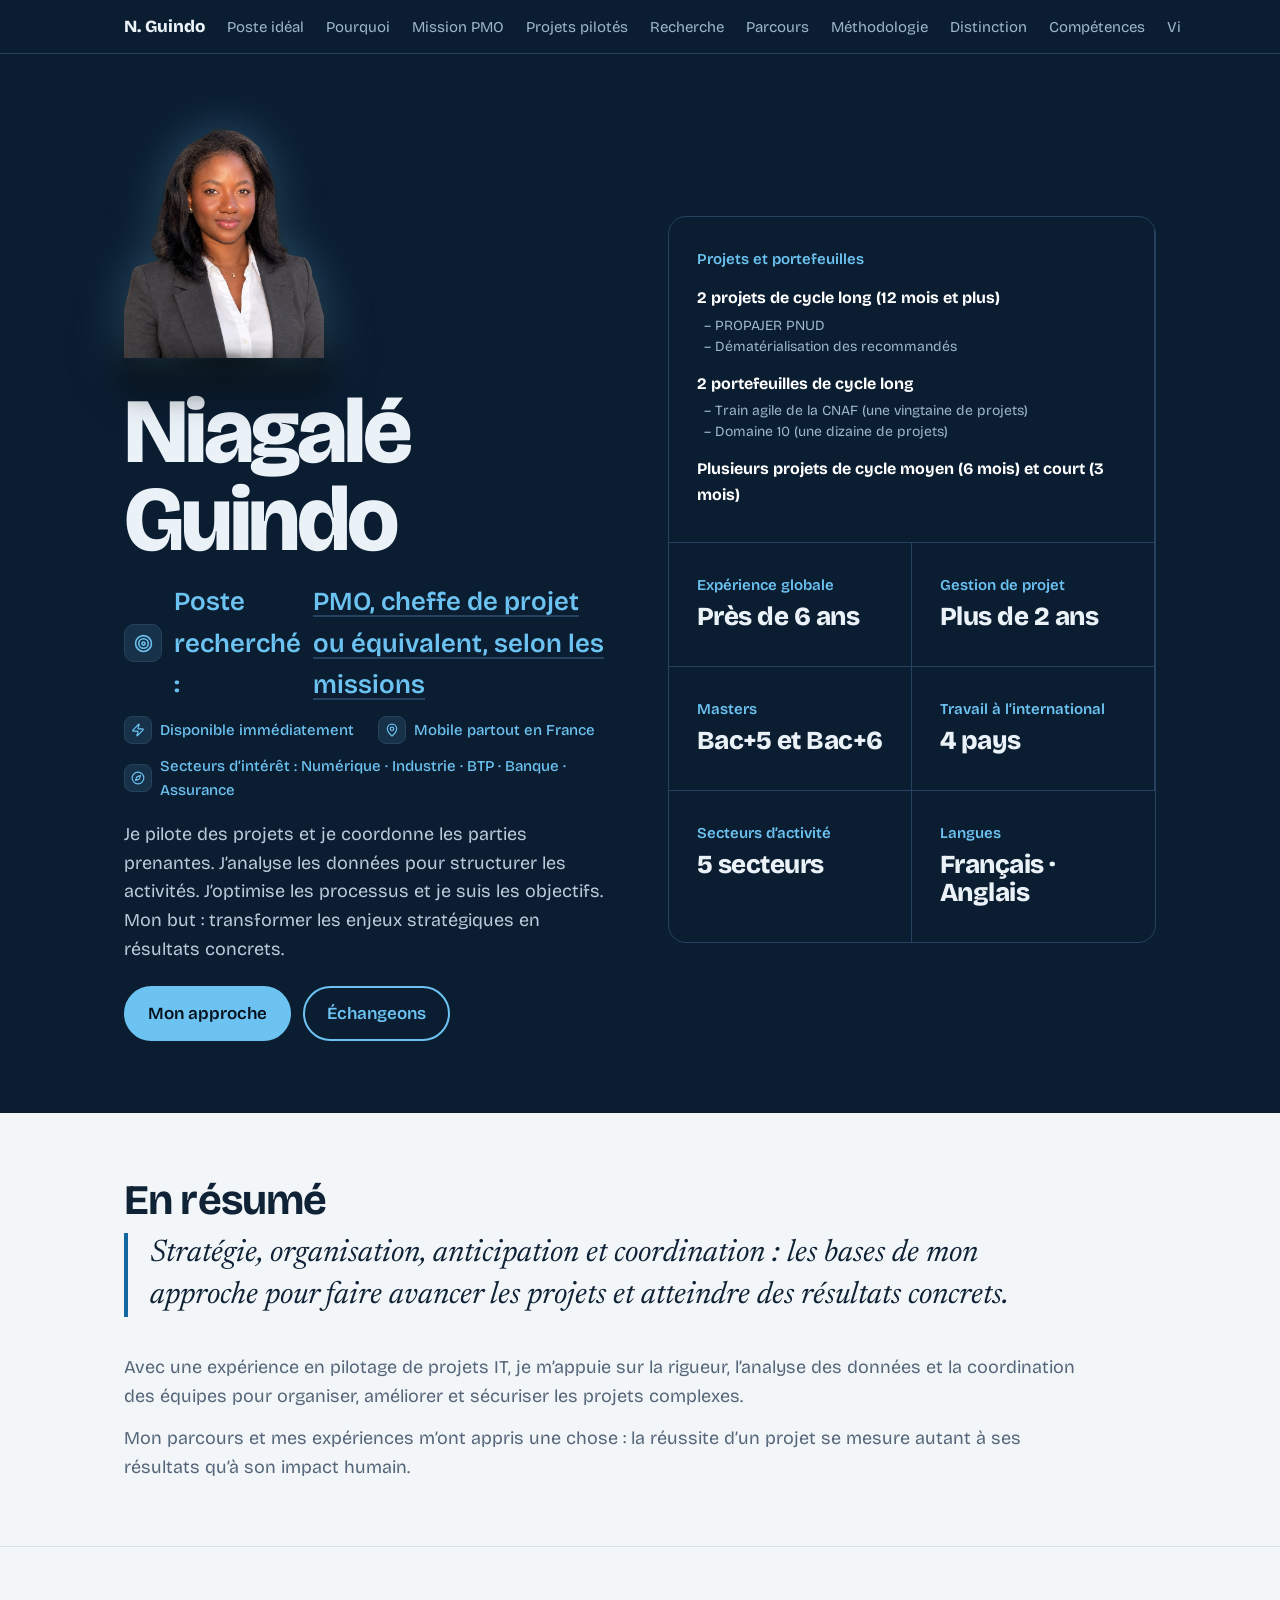
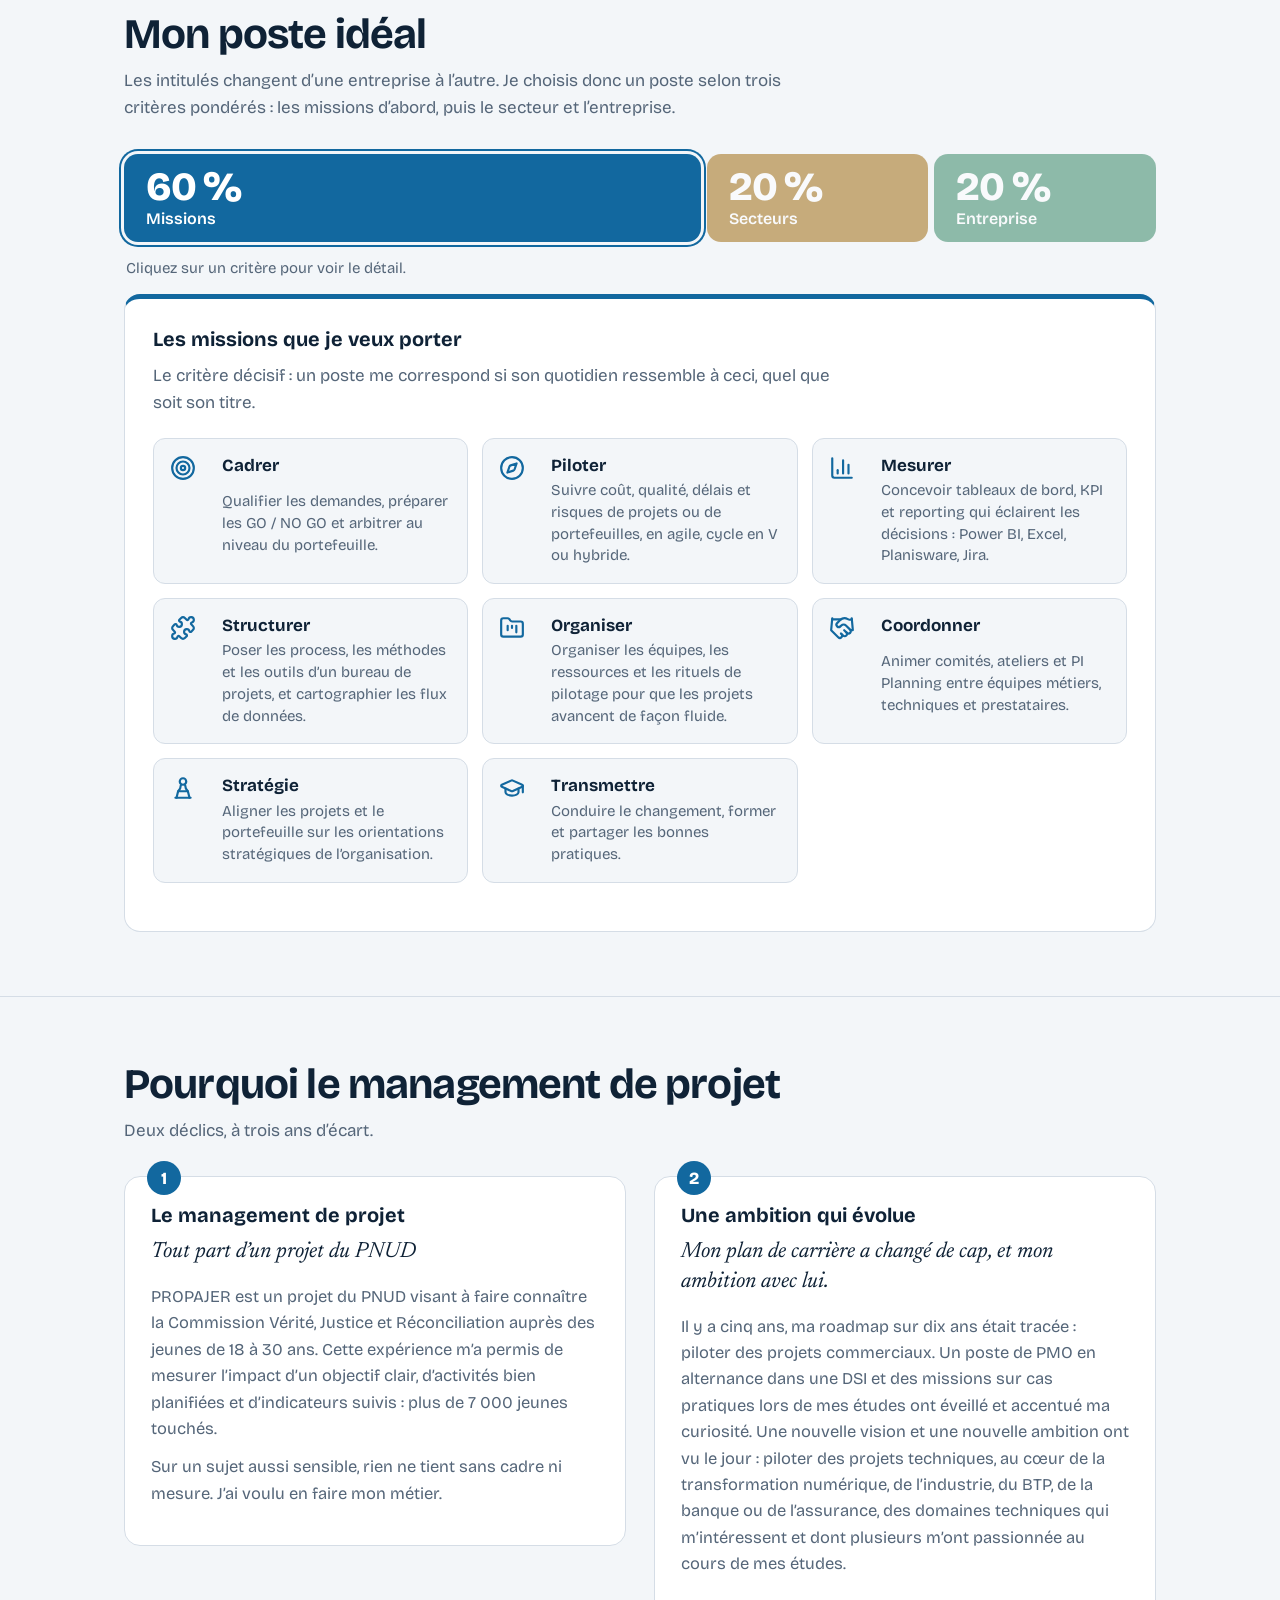
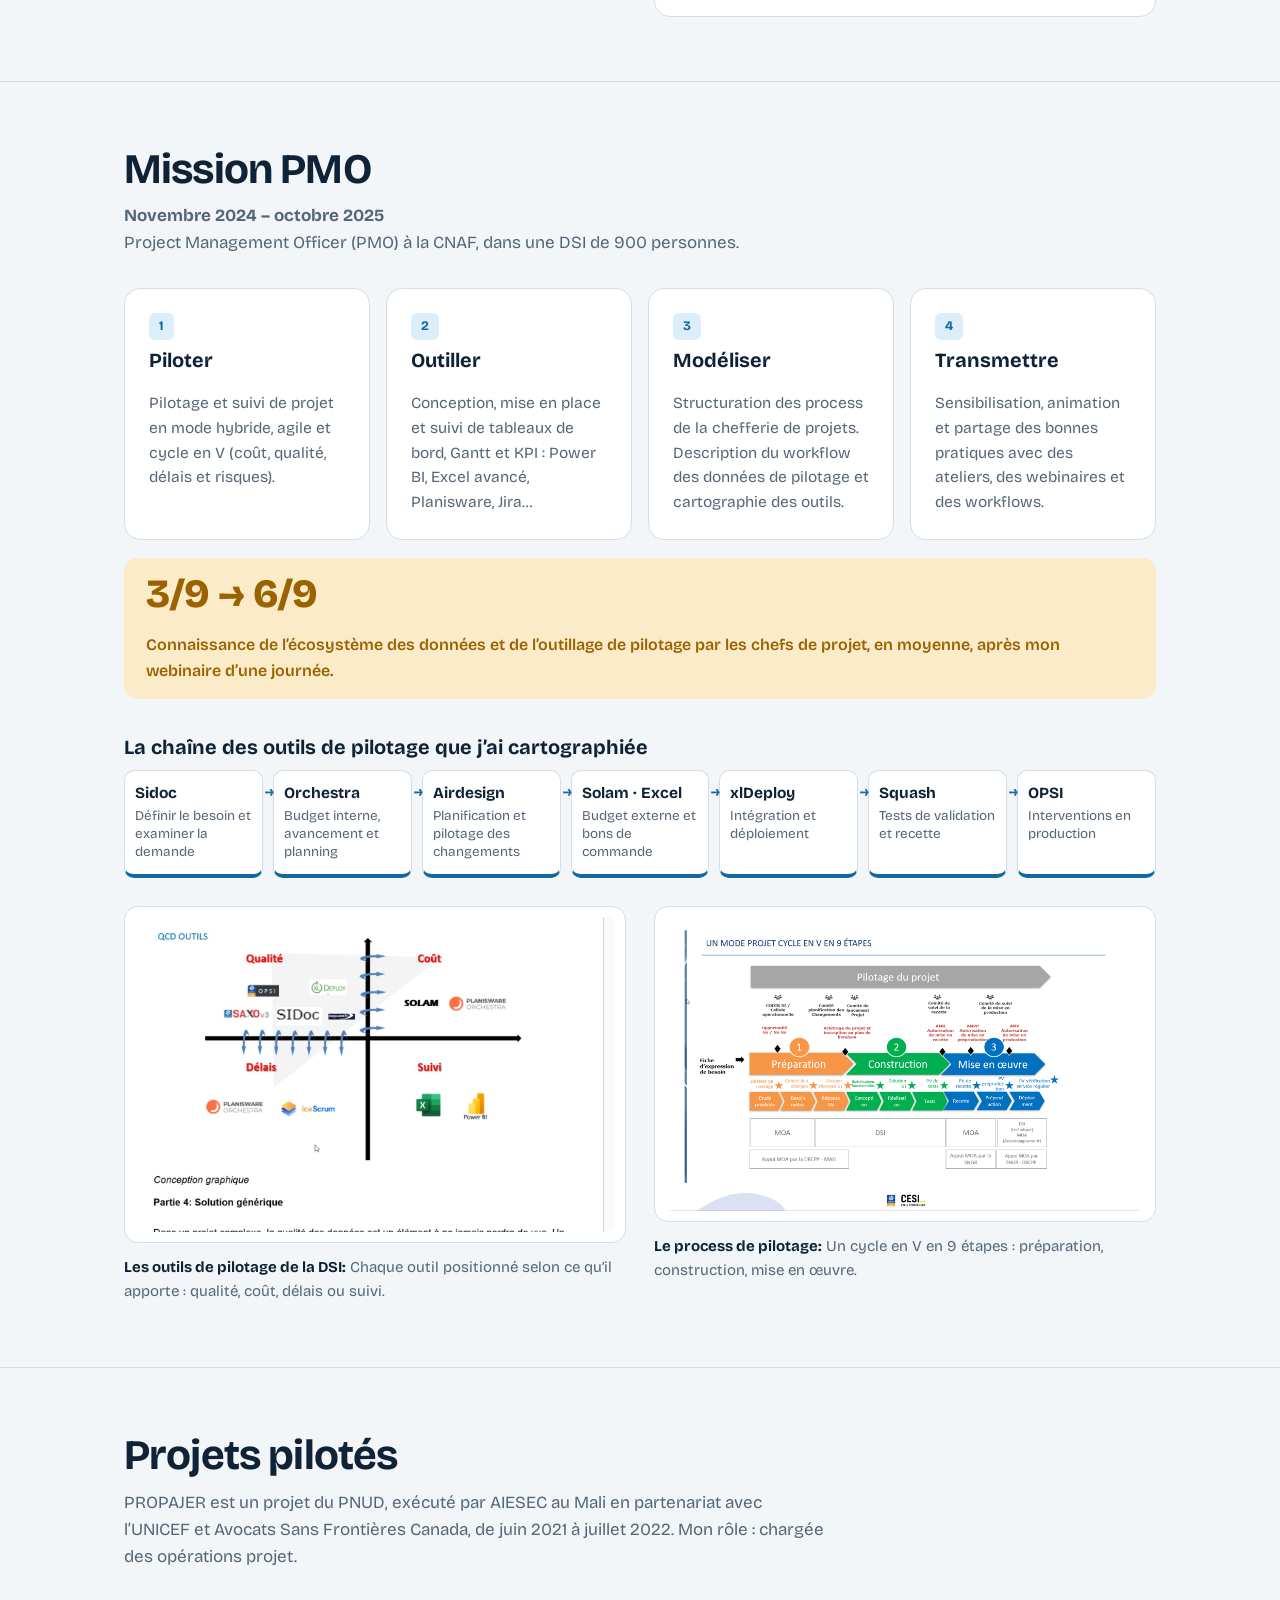
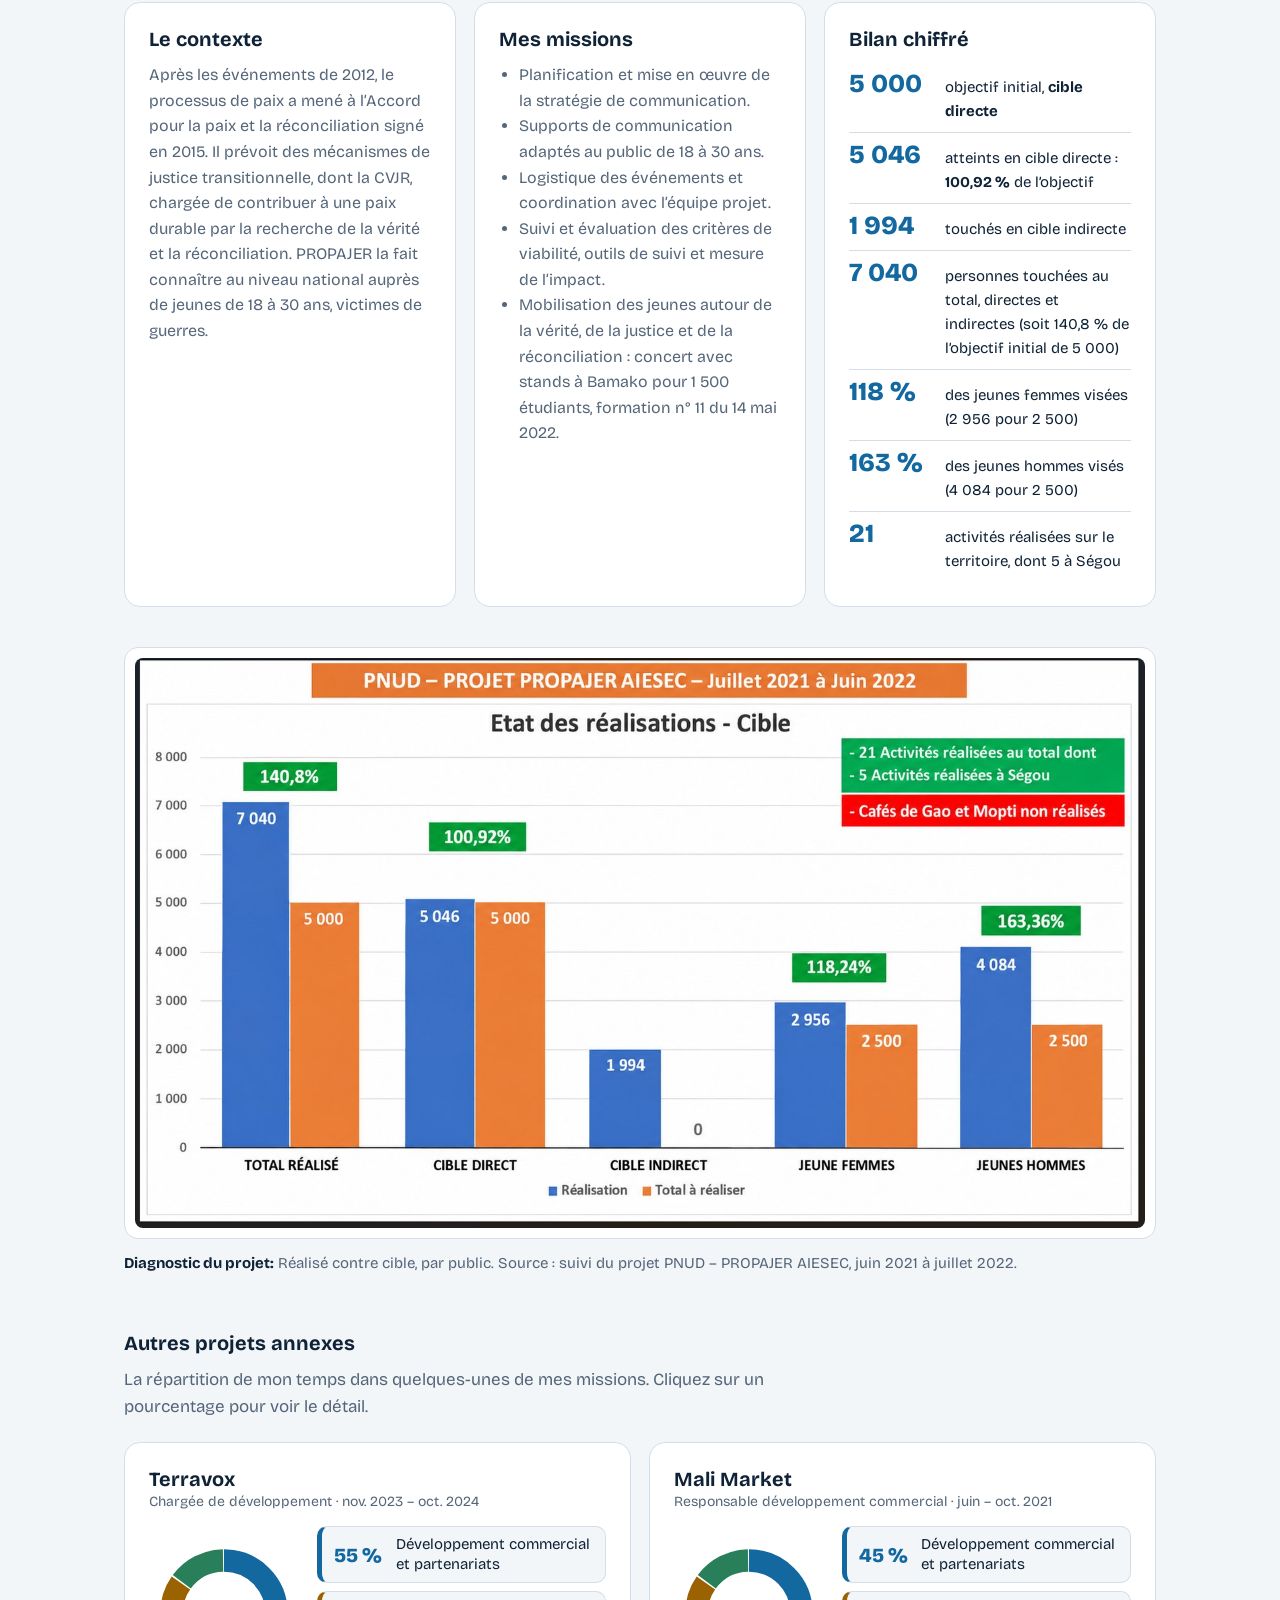
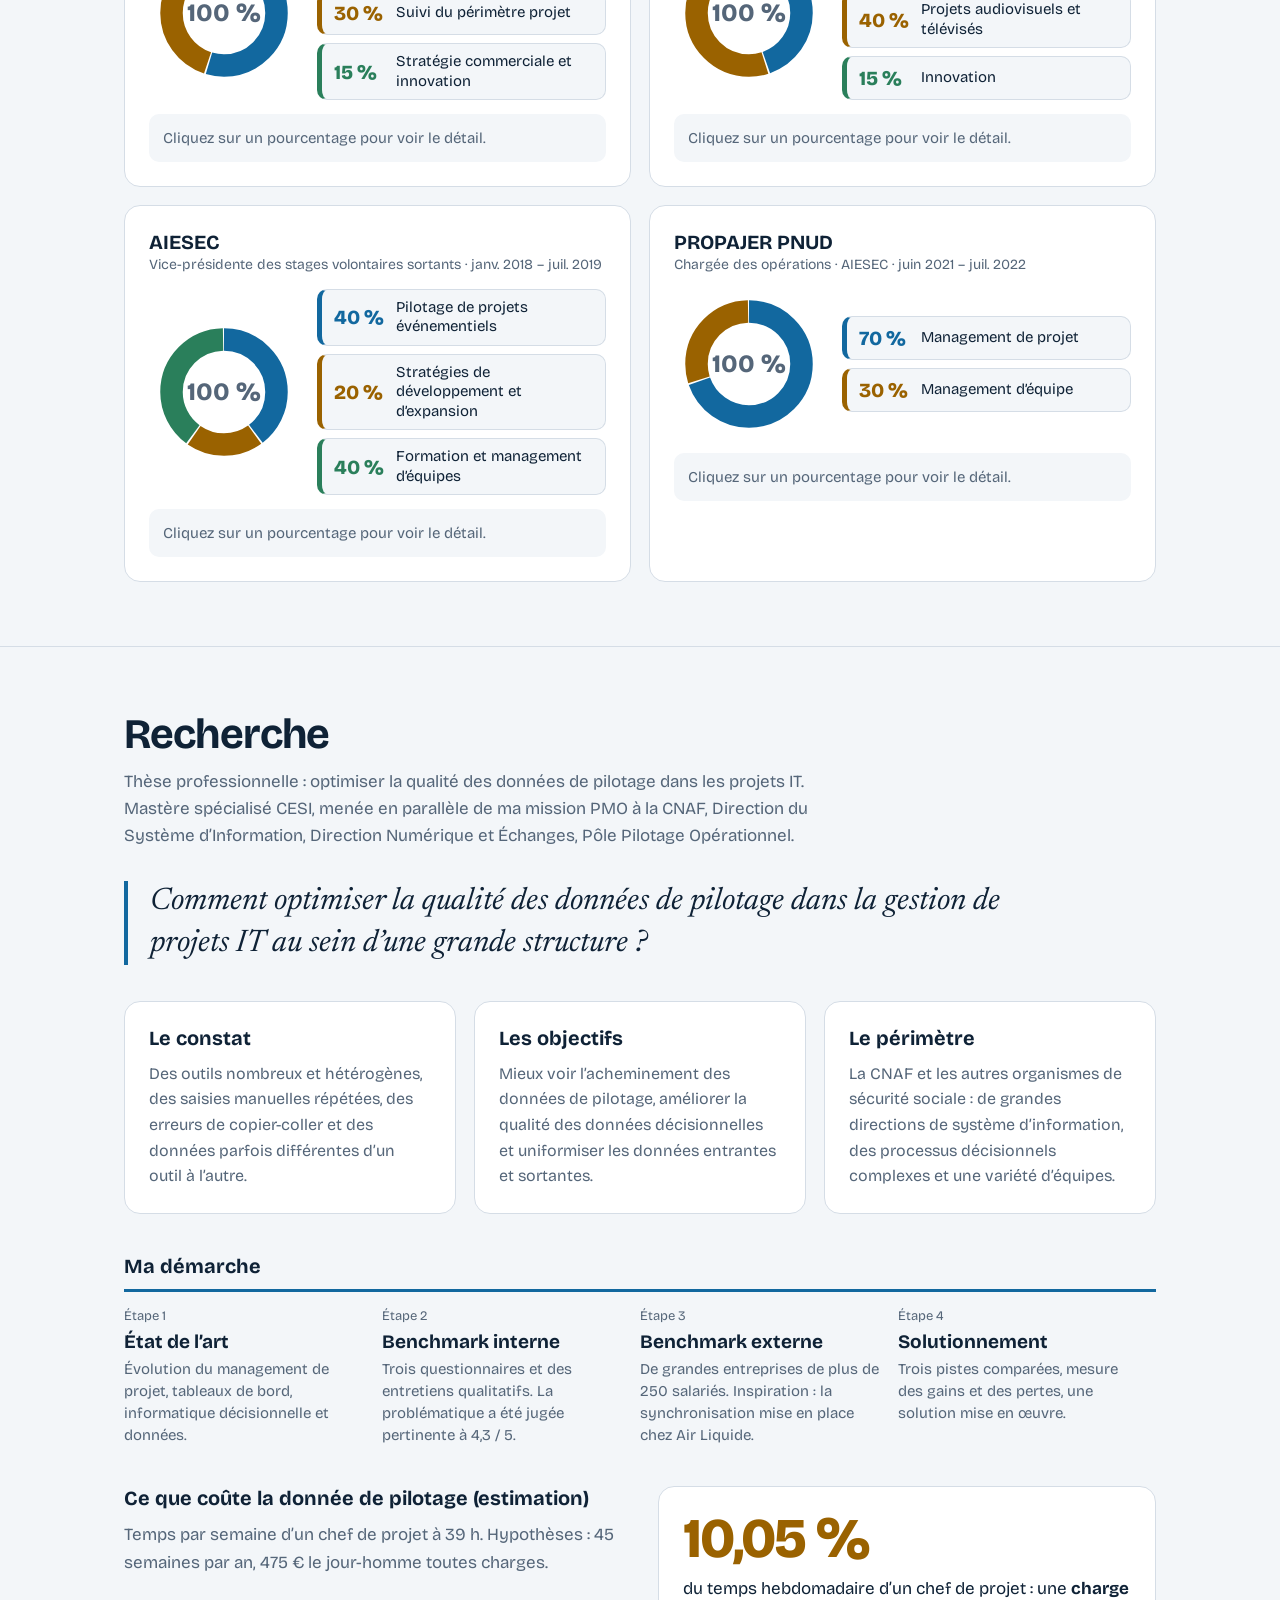
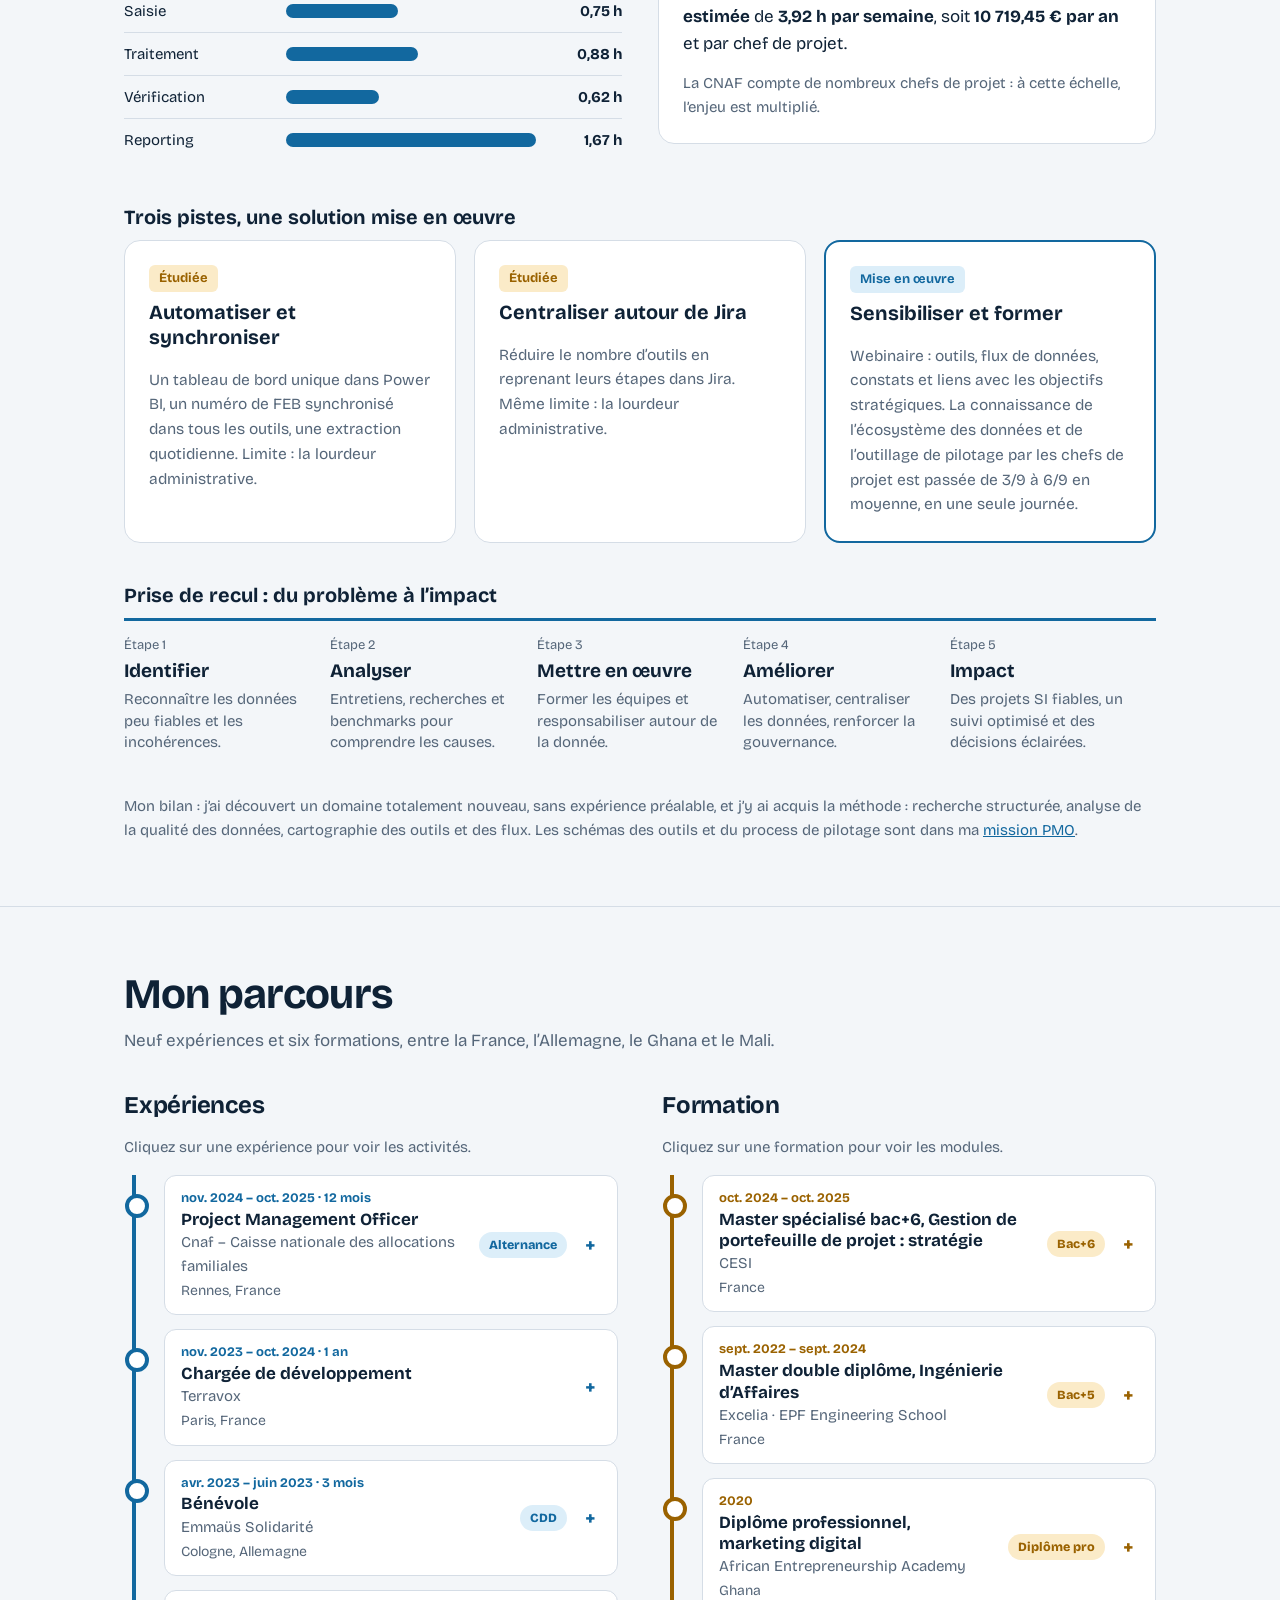
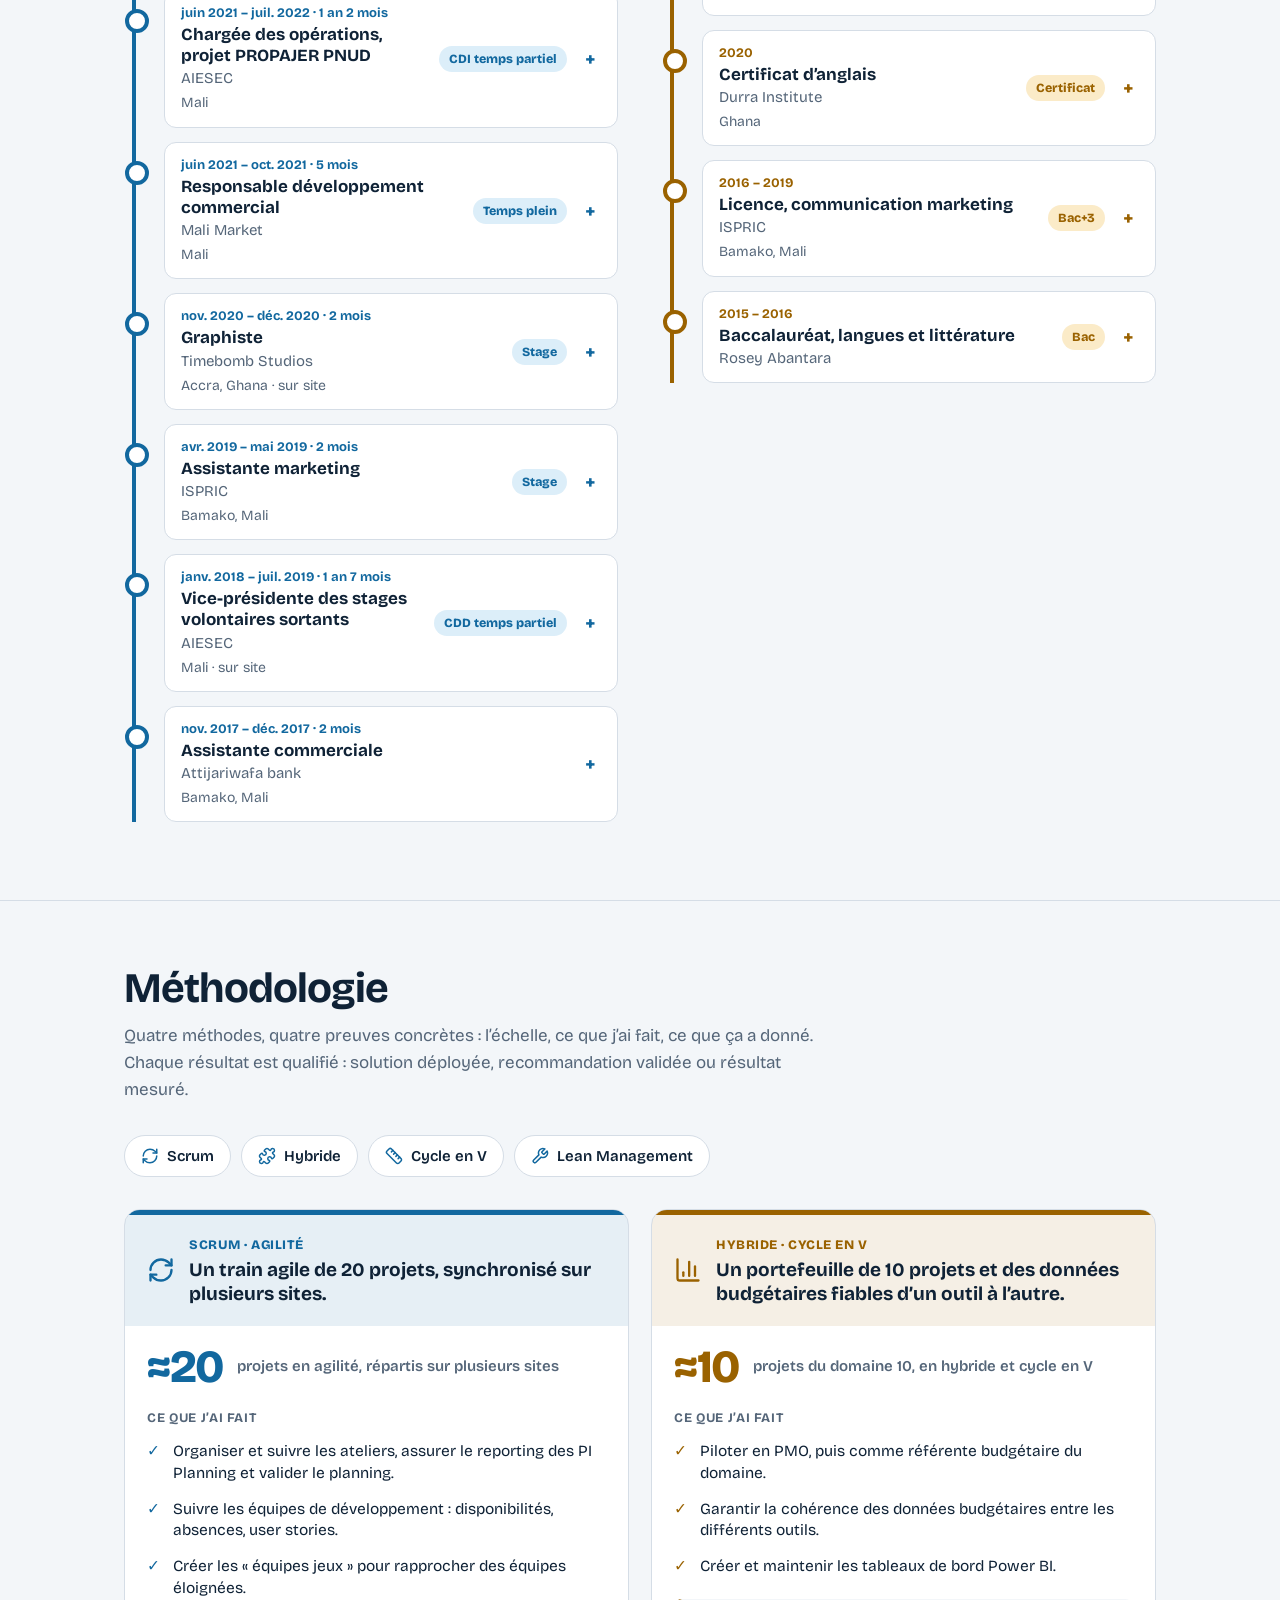
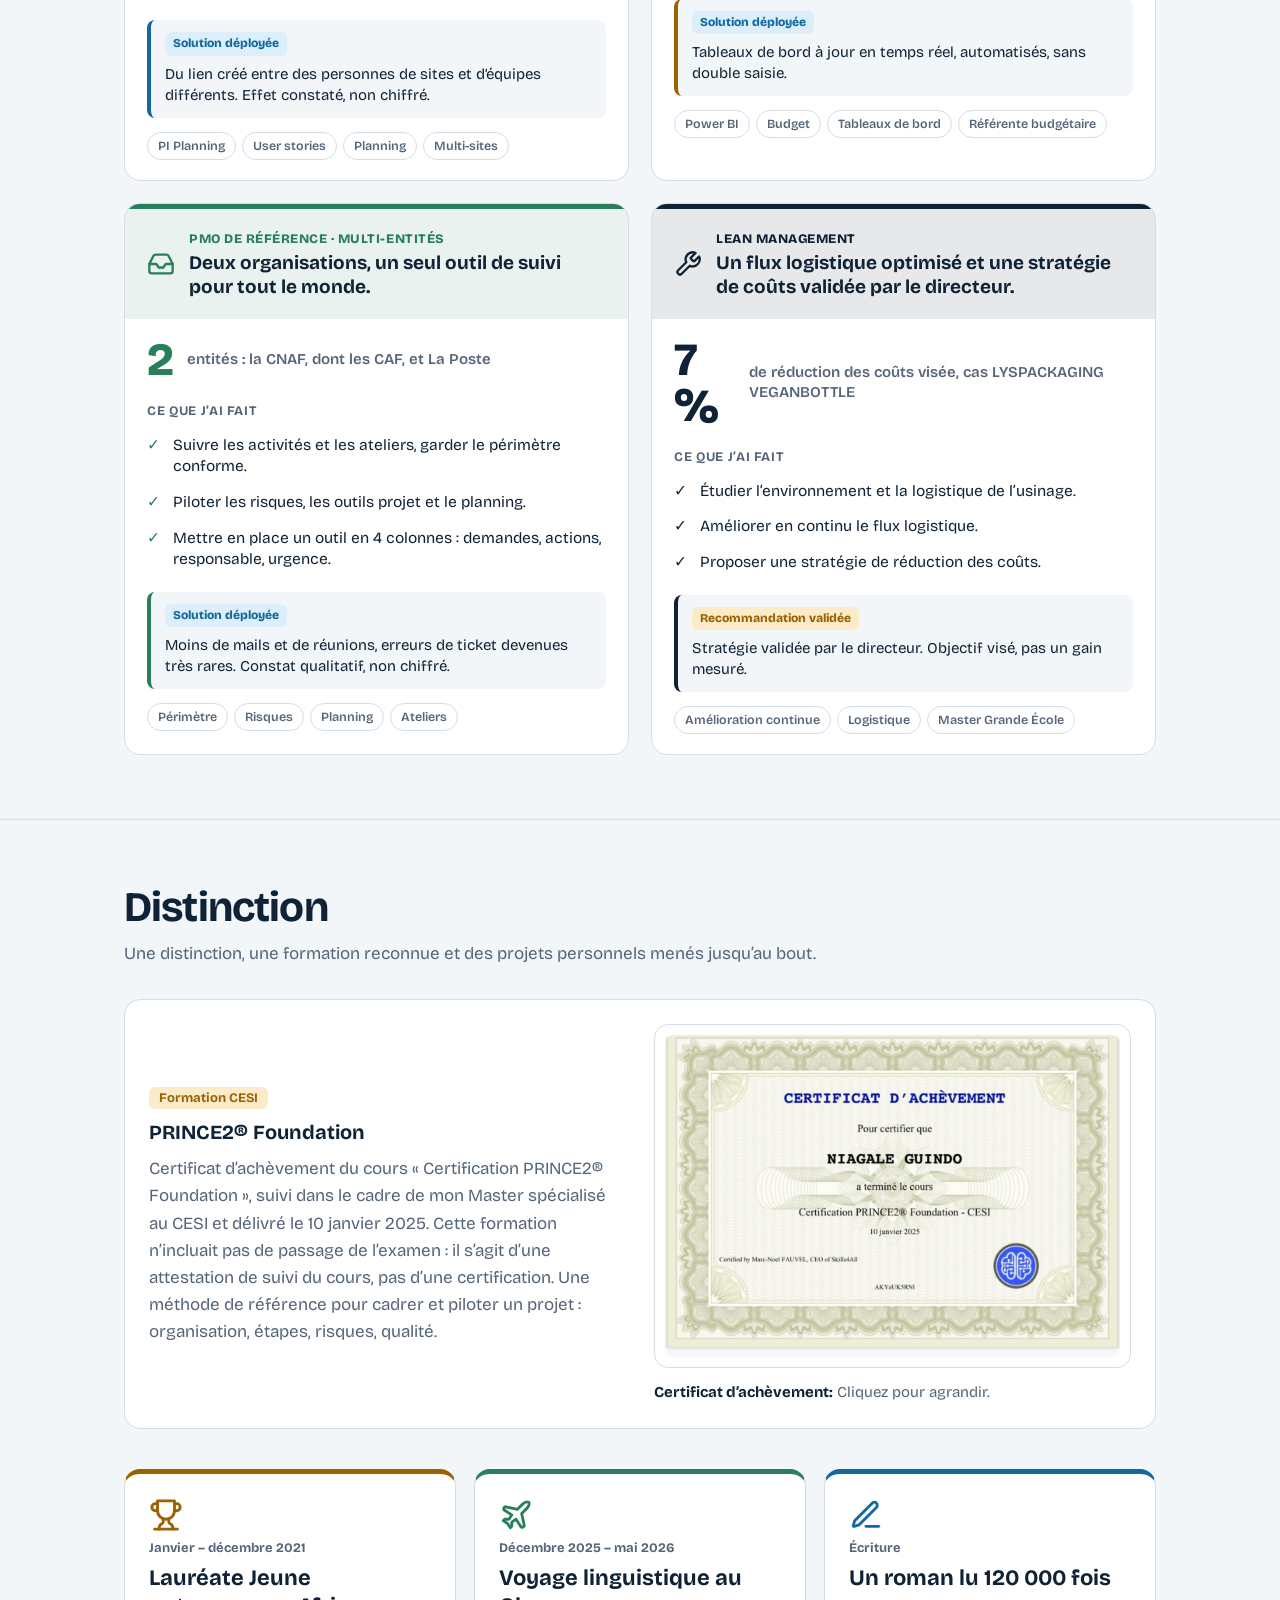
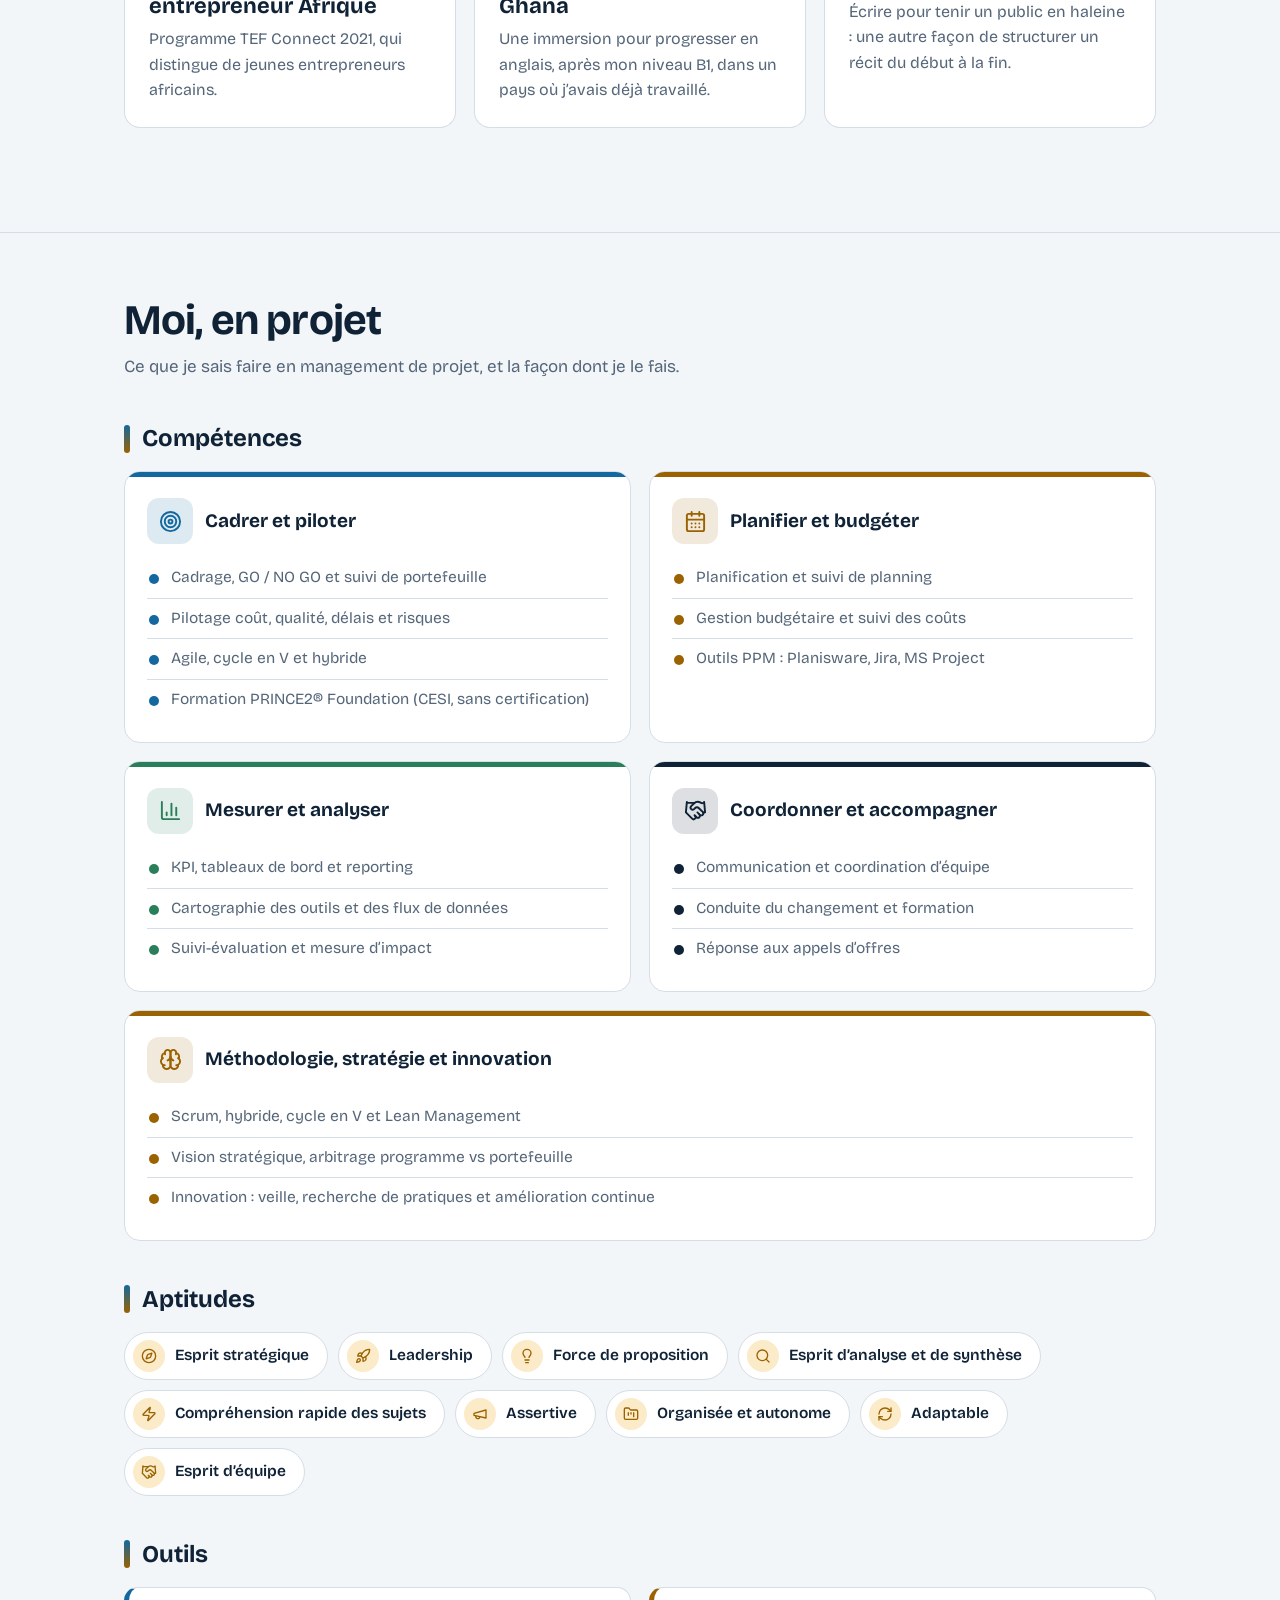
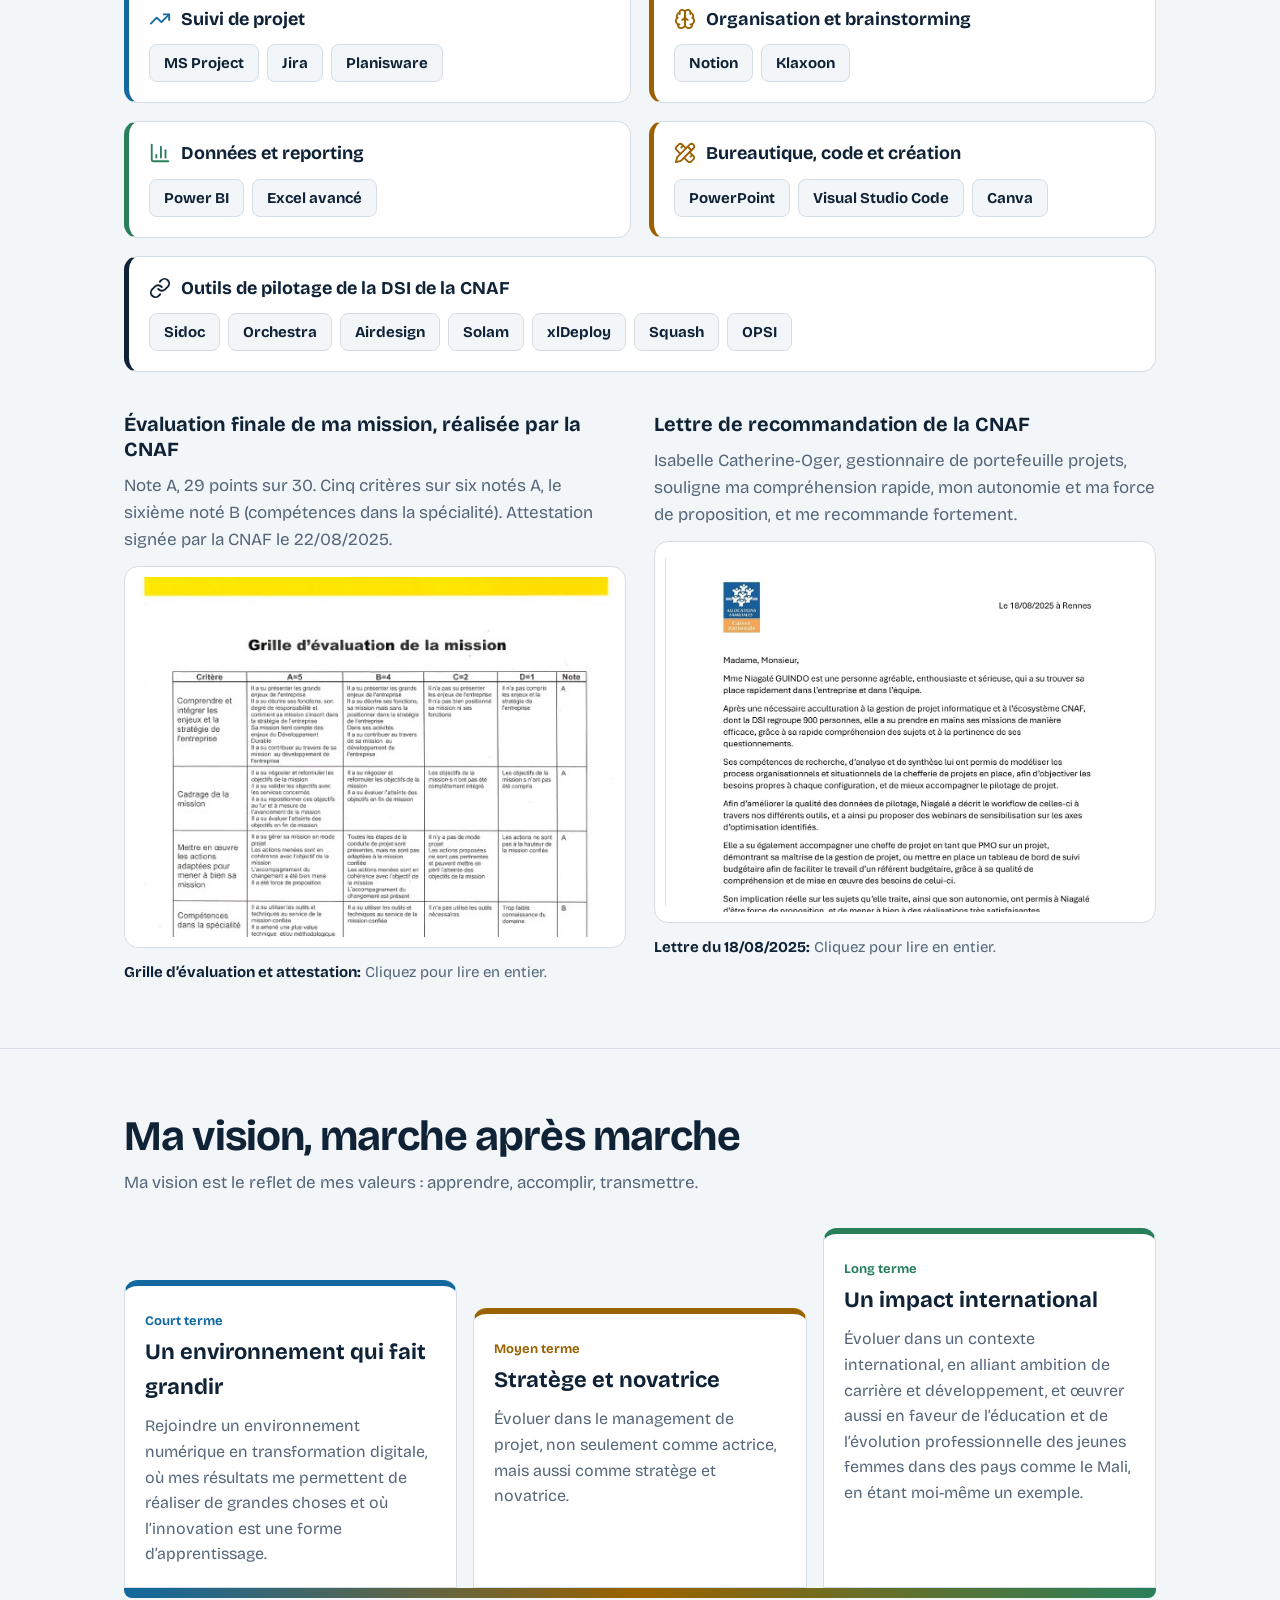
==== commit 21803d63: "Add files via upload" ====
--- a/index.html
+++ b/index.html
@@ -7,17 +7,19 @@
 <meta name="description" content="Portfolio de Niagalé Guindo, PMO et cheffe de projet : missions, projet PROPAJER PNUD, mission PMO à la CNAF, recherche, compétences et vision.">
 <link rel="preconnect" href="https://fonts.googleapis.com">
 <link href="https://fonts.googleapis.com/css2?family=Bricolage+Grotesque:opsz,wght@12..96,400;12..96,600;12..96,800&family=Newsreader:ital,opsz,wght@1,6..72,400&display=swap" rel="stylesheet">
-<link rel="icon" href="data:image/svg+xml,%3Csvg xmlns=%27http://www.w3.org/2000/svg%27 viewBox=%270 0 100 100%27%3E%3Ctext y=%27.9em%27 font-size=%2790%27%3E📊%3C/text%3E%3C/svg%3E">
+<link rel="icon" href="data:image/svg+xml,%3Csvg xmlns=%27http://www.w3.org/2000/svg%27 viewBox=%270 0 24 24%27 fill=%27none%27 stroke=%27%2312689F%27 stroke-width=%272.4%27 stroke-linecap=%27round%27 stroke-linejoin=%27round%27%3E%3Cpath d=%27M3 3v16a2 2 0 0 0 2 2h16%27/%3E%3Cpath d=%27M18 17V9%27/%3E%3Cpath d=%27M13 17V5%27/%3E%3Cpath d=%27M8 17v-3%27/%3E%3C/svg%3E">
 <link rel="stylesheet" href="style.css">
 </head>
 <body>
+<svg width="0" height="0" style="position:absolute" aria-hidden="true" focusable="false"><defs><symbol id="i-brain" viewBox="0 0 24 24"><path d="M12 5a3 3 0 1 0-5.997.125 4 4 0 0 0-2.526 5.77 4 4 0 0 0 .556 6.588A4 4 0 1 0 12 18Z"/><path d="M12 5a3 3 0 1 1 5.997.125 4 4 0 0 1 2.526 5.77 4 4 0 0 1-.556 6.588A4 4 0 1 1 12 18Z"/><path d="M15 13a4.5 4.5 0 0 1-3-4 4.5 4.5 0 0 1-3 4"/><path d="M17.599 6.5a3 3 0 0 0 .399-1.375"/><path d="M6.003 5.125A3 3 0 0 0 6.401 6.5"/><path d="M3.477 10.896a4 4 0 0 1 .585-.396"/><path d="M19.938 10.5a4 4 0 0 1 .585.396"/><path d="M6 18a4 4 0 0 1-1.967-.516"/><path d="M19.967 17.484A4 4 0 0 1 18 18"/></symbol><symbol id="i-bulb" viewBox="0 0 24 24"><path d="M15 14c.2-1 .7-1.7 1.5-2.5 1-.9 1.5-2.2 1.5-3.5A6 6 0 0 0 6 8c0 1 .2 2.2 1.5 3.5.7.7 1.3 1.5 1.5 2.5"/><path d="M9 18h6"/><path d="M10 22h4"/></symbol><symbol id="i-calendar" viewBox="0 0 24 24"><path d="M8 2v4"/><path d="M16 2v4"/><rect width="18" height="18" x="3" y="4" rx="2"/><path d="M3 10h18"/><path d="M8 14h.01"/><path d="M12 14h.01"/><path d="M16 14h.01"/><path d="M8 18h.01"/><path d="M12 18h.01"/><path d="M16 18h.01"/></symbol><symbol id="i-cap" viewBox="0 0 24 24"><path d="M21.42 10.922a1 1 0 0 0-.019-1.838L12.83 5.18a2 2 0 0 0-1.66 0L2.6 9.08a1 1 0 0 0 0 1.832l8.57 3.908a2 2 0 0 0 1.66 0z"/><path d="M22 10v6"/><path d="M6 12.5V16a6 3 0 0 0 12 0v-3.5"/></symbol><symbol id="i-chart" viewBox="0 0 24 24"><path d="M3 3v16a2 2 0 0 0 2 2h16"/><path d="M18 17V9"/><path d="M13 17V5"/><path d="M8 17v-3"/></symbol><symbol id="i-compass" viewBox="0 0 24 24"><circle cx="12" cy="12" r="10"/><path d="m16.24 7.76-1.804 5.411a2 2 0 0 1-1.265 1.265L7.76 16.24l1.804-5.411a2 2 0 0 1 1.265-1.265z"/></symbol><symbol id="i-factory" viewBox="0 0 24 24"><path d="M2 20a2 2 0 0 0 2 2h16a2 2 0 0 0 2-2V8l-7 5V8l-7 5V4a2 2 0 0 0-2-2H4a2 2 0 0 0-2 2Z"/><path d="M17 18h1"/><path d="M12 18h1"/><path d="M7 18h1"/></symbol><symbol id="i-folder" viewBox="0 0 24 24"><path d="M4 20h16a2 2 0 0 0 2-2V8a2 2 0 0 0-2-2h-7.93a2 2 0 0 1-1.66-.9l-.82-1.2A2 2 0 0 0 7.93 3H4a2 2 0 0 0-2 2v13c0 1.1.9 2 2 2Z"/><path d="M8 10v4"/><path d="M12 10v2"/><path d="M16 10v6"/></symbol><symbol id="i-globe" viewBox="0 0 24 24"><circle cx="12" cy="12" r="10"/><path d="M12 2a14.5 14.5 0 0 0 0 20 14.5 14.5 0 0 0 0-20"/><path d="M2 12h20"/></symbol><symbol id="i-handheart" viewBox="0 0 24 24"><path d="M11 14h2a2 2 0 1 0 0-4h-3c-.6 0-1.1.2-1.4.6L3 16"/><path d="m7 20 1.6-1.4c.3-.4.8-.6 1.4-.6h4c1.1 0 2.1-.4 2.8-1.2l4.6-4.4a2 2 0 0 0-2.75-2.91l-4.2 3.9"/><path d="m2 15 6 6"/><path d="M19.5 8.5c.7-.7 1.5-1.6 1.5-2.7A2.73 2.73 0 0 0 16 4a2.78 2.78 0 0 0-5 1.8c0 1.2.8 2 1.5 2.8L16 12Z"/></symbol><symbol id="i-handshake" viewBox="0 0 24 24"><path d="m11 17 2 2a1 1 0 1 0 3-3"/><path d="m14 14 2.5 2.5a1 1 0 1 0 3-3l-3.88-3.88a3 3 0 0 0-4.24 0l-.88.88a1 1 0 1 1-3-3l2.81-2.81a5.79 5.79 0 0 1 7.06-.87l.47.28a2 2 0 0 0 1.42.25L21 4"/><path d="m21 3 1 11h-2"/><path d="M3 3 2 14l6.5 6.5a1 1 0 1 0 3-3"/><path d="M3 4h8"/></symbol><symbol id="i-hardhat" viewBox="0 0 24 24"><path d="M10 10V5a1 1 0 0 1 1-1h2a1 1 0 0 1 1 1v5"/><path d="M14 6a6 6 0 0 1 6 6v3"/><path d="M4 15v-3a6 6 0 0 1 6-6"/><rect x="2" y="15" width="20" height="4" rx="1"/></symbol><symbol id="i-inbox" viewBox="0 0 24 24"><polyline points="22 12 16 12 14 15 10 15 8 12 2 12"/><path d="M5.45 5.11 2 12v6a2 2 0 0 0 2 2h16a2 2 0 0 0 2-2v-6l-3.45-6.89A2 2 0 0 0 16.76 4H7.24a2 2 0 0 0-1.79 1.11z"/></symbol><symbol id="i-landmark" viewBox="0 0 24 24"><line x1="3" x2="21" y1="22" y2="22"/><line x1="6" x2="6" y1="18" y2="11"/><line x1="10" x2="10" y1="18" y2="11"/><line x1="14" x2="14" y1="18" y2="11"/><line x1="18" x2="18" y1="18" y2="11"/><polygon points="12 2 20 7 4 7"/></symbol><symbol id="i-laptop" viewBox="0 0 24 24"><path d="M20 16V7a2 2 0 0 0-2-2H6a2 2 0 0 0-2 2v9m16 0H4m16 0 1.28 2.55a1 1 0 0 1-.9 1.45H3.62a1 1 0 0 1-.9-1.45L4 16"/></symbol><symbol id="i-leaf" viewBox="0 0 24 24"><path d="M11 20A7 7 0 0 1 9.8 6.1C15.5 5 17 4.48 19 2c1 2 2 4.18 2 8 0 5.5-4.78 10-10 10Z"/><path d="M2 21c0-3 1.85-5.36 5.08-6C9.5 14.52 12 13 13 12"/></symbol><symbol id="i-link" viewBox="0 0 24 24"><path d="M10 13a5 5 0 0 0 7.54.54l3-3a5 5 0 0 0-7.07-7.07l-1.72 1.71"/><path d="M14 11a5 5 0 0 0-7.54-.54l-3 3a5 5 0 0 0 7.07 7.07l1.71-1.71"/></symbol><symbol id="i-megaphone" viewBox="0 0 24 24"><path d="m3 11 18-5v12L3 14v-3z"/><path d="M11.6 16.8a3 3 0 1 1-5.8-1.6"/></symbol><symbol id="i-pawn" viewBox="0 0 24 24"><circle cx="12" cy="6" r="3"/><path d="M10 9.5c0 2.5-1 4-2.5 5.5h9C15 13.5 14 12 14 9.5"/><path d="M6 21l1.5-6"/><path d="M18 21l-1.5-6"/><path d="M5 21h14"/></symbol><symbol id="i-pen" viewBox="0 0 24 24"><path d="M12 20h9"/><path d="M16.376 3.622a1 1 0 0 1 3.002 3.002L7.368 18.635a2 2 0 0 1-.855.506l-2.872.838a.5.5 0 0 1-.62-.62l.838-2.872a2 2 0 0 1 .506-.854z"/></symbol><symbol id="i-pin" viewBox="0 0 24 24"><path d="M20 10c0 4.993-5.539 10.193-7.399 11.799a1 1 0 0 1-1.202 0C9.539 20.193 4 14.993 4 10a8 8 0 0 1 16 0"/><circle cx="12" cy="10" r="3"/></symbol><symbol id="i-plane" viewBox="0 0 24 24"><path d="M17.8 19.2 16 11l3.5-3.5C21 6 21.5 4 21 3c-1-.5-3 0-4.5 1.5L13 8 4.8 6.2c-.5-.1-.9.1-1.1.5l-.3.5c-.2.5-.1 1 .3 1.3L9 12l-2 3H4l-1 1 3 2 2 3 1-1v-3l3-2 3.5 5.3c.3.4.8.5 1.3.3l.5-.2c.4-.3.6-.7.5-1.2z"/></symbol><symbol id="i-puzzle" viewBox="0 0 24 24"><path d="M15.39 4.39a1 1 0 0 0 1.68-.474 2.5 2.5 0 1 1 3.014 3.015 1 1 0 0 0-.474 1.68l1.683 1.682a2.414 2.414 0 0 1 0 3.414L19.61 15.39a1 1 0 0 1-1.68-.474 2.5 2.5 0 1 0-3.014 3.015 1 1 0 0 1 .474 1.68l-1.683 1.682a2.414 2.414 0 0 1-3.414 0L8.61 19.61a1 1 0 0 0-1.68.474 2.5 2.5 0 1 1-3.014-3.015 1 1 0 0 0 .474-1.68l-1.683-1.682a2.414 2.414 0 0 1 0-3.414L4.39 8.61a1 1 0 0 1 1.68.474 2.5 2.5 0 1 0 3.014-3.015 1 1 0 0 1-.474-1.68l1.683-1.682a2.414 2.414 0 0 1 3.414 0z"/></symbol><symbol id="i-refresh" viewBox="0 0 24 24"><path d="M3 12a9 9 0 0 1 9-9 9.75 9.75 0 0 1 6.74 2.74L21 8"/><path d="M21 3v5h-5"/><path d="M21 12a9 9 0 0 1-9 9 9.75 9.75 0 0 1-6.74-2.74L3 16"/><path d="M8 16H3v5"/></symbol><symbol id="i-rocket" viewBox="0 0 24 24"><path d="M4.5 16.5c-1.5 1.26-2 5-2 5s3.74-.5 5-2c.71-.84.7-2.13-.09-2.91a2.18 2.18 0 0 0-2.91-.09z"/><path d="m12 15-3-3a22 22 0 0 1 2-3.95A12.88 12.88 0 0 1 22 2c0 2.72-.78 7.5-6 11a22.35 22.35 0 0 1-4 2z"/><path d="M9 12H4s.55-3.03 2-4c1.62-1.08 5 0 5 0"/><path d="M12 15v5s3.03-.55 4-2c1.08-1.62 0-5 0-5"/></symbol><symbol id="i-ruler" viewBox="0 0 24 24"><path d="M21.3 15.3a2.4 2.4 0 0 1 0 3.4l-2.6 2.6a2.4 2.4 0 0 1-3.4 0L2.7 8.7a2.41 2.41 0 0 1 0-3.4l2.6-2.6a2.41 2.41 0 0 1 3.4 0Z"/><path d="m14.5 12.5 2-2"/><path d="m11.5 9.5 2-2"/><path d="m8.5 6.5 2-2"/><path d="m17.5 15.5 2-2"/></symbol><symbol id="i-search" viewBox="0 0 24 24"><circle cx="11" cy="11" r="8"/><path d="m21 21-4.3-4.3"/></symbol><symbol id="i-shield" viewBox="0 0 24 24"><path d="M20 13c0 5-3.5 7.5-7.66 8.95a1 1 0 0 1-.67-.01C7.5 20.5 4 18 4 13V6a1 1 0 0 1 1-1c2 0 4.5-1.2 6.24-2.72a1.17 1.17 0 0 1 1.52 0C14.51 3.81 17 5 19 5a1 1 0 0 1 1 1z"/><path d="m9 12 2 2 4-4"/></symbol><symbol id="i-sprout" viewBox="0 0 24 24"><path d="M7 20h10"/><path d="M10 20c5.5-2.5.8-6.4 3-10"/><path d="M9.5 9.4c1.1.8 1.8 2.2 2.3 3.7-2 .4-3.5.4-4.8-.3-1.2-.6-2.3-1.9-3-4.2 2.8-.5 4.4 0 5.5.8z"/><path d="M14.1 6a7 7 0 0 0-1.1 4c1.9-.1 3.3-.6 4.3-1.4 1-1 1.6-2.3 1.7-4.6-2.7.1-4 1-4.9 2z"/></symbol><symbol id="i-target" viewBox="0 0 24 24"><circle cx="12" cy="12" r="10"/><circle cx="12" cy="12" r="6"/><circle cx="12" cy="12" r="2"/></symbol><symbol id="i-tools" viewBox="0 0 24 24"><path d="m15 5 4 4"/><path d="M13 7 8.7 2.7a2.41 2.41 0 0 0-3.4 0L2.7 5.3a2.41 2.41 0 0 0 0 3.4L7 13"/><path d="m8 6 2-2"/><path d="m2 22 5.5-1.5L21.17 6.83a2.82 2.82 0 0 0-4-4L3.5 16.5z"/><path d="m18 16 2-2"/><path d="m17 11 4.3 4.3c.94.94.94 2.46 0 3.4l-2.6 2.6c-.94.94-2.46.94-3.4 0L11 17"/></symbol><symbol id="i-trend" viewBox="0 0 24 24"><polyline points="22 7 13.5 15.5 8.5 10.5 2 17"/><polyline points="16 7 22 7 22 13"/></symbol><symbol id="i-trophy" viewBox="0 0 24 24"><path d="M6 9H4.5a2.5 2.5 0 0 1 0-5H6"/><path d="M18 9h1.5a2.5 2.5 0 0 0 0-5H18"/><path d="M4 22h16"/><path d="M10 14.66V17c0 .55-.47.98-.97 1.21C7.85 18.75 7 20.24 7 22"/><path d="M14 14.66V17c0 .55.47.98.97 1.21C16.15 18.75 17 20.24 17 22"/><path d="M18 2H6v7a6 6 0 0 0 12 0V2Z"/></symbol><symbol id="i-wrench" viewBox="0 0 24 24"><path d="M14.7 6.3a1 1 0 0 0 0 1.4l1.6 1.6a1 1 0 0 0 1.4 0l3.77-3.77a6 6 0 0 1-7.94 7.94l-6.91 6.91a2.12 2.12 0 0 1-3-3l6.91-6.91a6 6 0 0 1 7.94-7.94l-3.76 3.76z"/></symbol><symbol id="i-zap" viewBox="0 0 24 24"><path d="M4 14a1 1 0 0 1-.78-1.63l9.9-10.2a.5.5 0 0 1 .86.46l-1.92 6.02A1 1 0 0 0 13 10h7a1 1 0 0 1 .78 1.63l-9.9 10.2a.5.5 0 0 1-.86-.46l1.92-6.02A1 1 0 0 0 11 14z"/></symbol></defs></svg>
+
 <nav><div class="wrap"><b>N. Guindo</b><a href="#poste">Poste idéal</a><a href="#pourquoi">Pourquoi</a><a href="#pmo">Mission PMO</a><a href="#propajer">Projets pilotés</a><a href="#these">Recherche</a><a href="#parcours">Parcours</a><a href="#methodologie">Méthodologie</a><a href="#distinction">Distinction</a><a href="#competences">Compétences</a><a href="#vision">Vision</a><a href="#contact">Contact</a></div></nav>
 
 <header class="hero"><div class="wrap">
 <div>
 <div class="portrait"><img src="images/niagale-guindo.png" alt="Portrait de Niagalé Guindo" width="640" height="744"></div>
 <h1>Niagalé Guindo</h1>
-<p class="role"><span class="ri"><i aria-hidden="true">🎯</i>Poste recherché : <a href="#poste">PMO, cheffe de projet ou équivalent, selon les missions</a></span><span class="ri"><i aria-hidden="true">⚡</i>Disponible immédiatement</span><span class="ri"><i aria-hidden="true">📍</i>Mobile partout en France</span><span class="ri"><i aria-hidden="true">🧭</i>Secteurs d’intérêt : Numérique · Industrie · BTP · Banque · Assurance</span></p>
+<p class="role"><span class="ri"><i aria-hidden="true"><svg class="svgi" aria-hidden="true"><use href="#i-target"/></svg></i>Poste recherché : <a href="#poste">PMO, cheffe de projet ou équivalent, selon les missions</a></span><span class="ri"><i aria-hidden="true"><svg class="svgi" aria-hidden="true"><use href="#i-zap"/></svg></i>Disponible immédiatement</span><span class="ri"><i aria-hidden="true"><svg class="svgi" aria-hidden="true"><use href="#i-pin"/></svg></i>Mobile partout en France</span><span class="ri"><i aria-hidden="true"><svg class="svgi" aria-hidden="true"><use href="#i-compass"/></svg></i>Secteurs d’intérêt : Numérique · Industrie · BTP · Banque · Assurance</span></p>
 <p class="lead">Je pilote des projets et je coordonne les parties prenantes. J’analyse les données pour structurer les activités. J’optimise les processus et je suis les objectifs. Mon but : transformer les enjeux stratégiques en résultats concrets.</p>
 <div class="cta"><a class="btn p" href="#pourquoi">Mon approche</a><a class="btn s" href="#contact">Échangeons</a></div>
 </div>
@@ -60,31 +62,31 @@
 <h3 class="s">Les missions que je veux porter</h3>
 <p class="pd">Le critère décisif : un poste me correspond si son quotidien ressemble à ceci, quel que soit son titre.</p>
 <ul class="mi">
-<li><span aria-hidden="true">🎯</span><b>Cadrer</b><p>Qualifier les demandes, préparer les GO / NO GO et arbitrer au niveau du portefeuille.</p></li>
-<li><span aria-hidden="true">🧭</span><b>Piloter</b><p>Suivre coût, qualité, délais et risques de projets ou de portefeuilles, en agile, cycle en V ou hybride.</p></li>
-<li><span aria-hidden="true">📊</span><b>Mesurer</b><p>Concevoir tableaux de bord, KPI et reporting qui éclairent les décisions : Power BI, Excel, Planisware, Jira.</p></li>
-<li><span aria-hidden="true">🧩</span><b>Structurer</b><p>Poser les process, les méthodes et les outils d’un bureau de projets, et cartographier les flux de données.</p></li>
-<li><span aria-hidden="true">🗂️</span><b>Organiser</b><p>Organiser les équipes, les ressources et les rituels de pilotage pour que les projets avancent de façon fluide.</p></li>
-<li><span aria-hidden="true">🤝</span><b>Coordonner</b><p>Animer comités, ateliers et PI Planning entre équipes métiers, techniques et prestataires.</p></li>
-<li><span aria-hidden="true">♟️</span><b>Stratégie</b><p>Aligner les projets et le portefeuille sur les orientations stratégiques de l’organisation.</p></li>
-<li><span aria-hidden="true">🎓</span><b>Transmettre</b><p>Conduire le changement, former et partager les bonnes pratiques.</p></li>
+<li><span aria-hidden="true"><svg class="svgi" aria-hidden="true"><use href="#i-target"/></svg></span><b>Cadrer</b><p>Qualifier les demandes, préparer les GO / NO GO et arbitrer au niveau du portefeuille.</p></li>
+<li><span aria-hidden="true"><svg class="svgi" aria-hidden="true"><use href="#i-compass"/></svg></span><b>Piloter</b><p>Suivre coût, qualité, délais et risques de projets ou de portefeuilles, en agile, cycle en V ou hybride.</p></li>
+<li><span aria-hidden="true"><svg class="svgi" aria-hidden="true"><use href="#i-chart"/></svg></span><b>Mesurer</b><p>Concevoir tableaux de bord, KPI et reporting qui éclairent les décisions : Power BI, Excel, Planisware, Jira.</p></li>
+<li><span aria-hidden="true"><svg class="svgi" aria-hidden="true"><use href="#i-puzzle"/></svg></span><b>Structurer</b><p>Poser les process, les méthodes et les outils d’un bureau de projets, et cartographier les flux de données.</p></li>
+<li><span aria-hidden="true"><svg class="svgi" aria-hidden="true"><use href="#i-folder"/></svg></span><b>Organiser</b><p>Organiser les équipes, les ressources et les rituels de pilotage pour que les projets avancent de façon fluide.</p></li>
+<li><span aria-hidden="true"><svg class="svgi" aria-hidden="true"><use href="#i-handshake"/></svg></span><b>Coordonner</b><p>Animer comités, ateliers et PI Planning entre équipes métiers, techniques et prestataires.</p></li>
+<li><span aria-hidden="true"><svg class="svgi" aria-hidden="true"><use href="#i-pawn"/></svg></span><b>Stratégie</b><p>Aligner les projets et le portefeuille sur les orientations stratégiques de l’organisation.</p></li>
+<li><span aria-hidden="true"><svg class="svgi" aria-hidden="true"><use href="#i-cap"/></svg></span><b>Transmettre</b><p>Conduire le changement, former et partager les bonnes pratiques.</p></li>
 </ul>
 </div>
 <div class="ip p2" role="tabpanel" id="pan-s" aria-labelledby="tab-s">
 <h3 class="s">Mes secteurs de premier choix</h3>
 <p class="pd">Des secteurs où le pilotage de projet est technique et structurant. Si les missions sont les bonnes, un autre secteur reste possible.</p>
-<ul class="dom"><li><span aria-hidden="true">💻</span>Le numérique</li><li><span aria-hidden="true">🏭</span>L’industrie</li><li><span aria-hidden="true">🏗️</span>Le BTP</li><li><span aria-hidden="true">🏦</span>La banque</li><li><span aria-hidden="true">🛡️</span>L’assurance</li></ul>
+<ul class="dom"><li><span aria-hidden="true"><svg class="svgi" aria-hidden="true"><use href="#i-laptop"/></svg></span>Le numérique</li><li><span aria-hidden="true"><svg class="svgi" aria-hidden="true"><use href="#i-factory"/></svg></span>L’industrie</li><li><span aria-hidden="true"><svg class="svgi" aria-hidden="true"><use href="#i-hardhat"/></svg></span>Le BTP</li><li><span aria-hidden="true"><svg class="svgi" aria-hidden="true"><use href="#i-landmark"/></svg></span>La banque</li><li><span aria-hidden="true"><svg class="svgi" aria-hidden="true"><use href="#i-shield"/></svg></span>L’assurance</li></ul>
 </div>
 <div class="ip p3" role="tabpanel" id="pan-e" aria-labelledby="tab-e">
 <h3 class="s">L’entreprise où je veux grandir</h3>
 <p class="pd">Un environnement qui rend ces missions possibles et qui fait progresser.</p>
 <ul class="mi">
-<li><span aria-hidden="true">💡</span><b>Innovation</b><p>Un cadre qui permet l’innovation et l’amélioration continue.</p></li>
-<li><span aria-hidden="true">♻️</span><b>Une vision RSE définie ou en cours</b><p>Une entreprise qui a défini, ou qui construit, sa démarche de responsabilité sociétale.</p></li>
-<li><span aria-hidden="true">🌱</span><b>Un cadre qui fait grandir</b><p>De vrais résultats à porter, de la formation et la possibilité d’évoluer vers un rôle de stratège.</p></li>
-<li><span aria-hidden="true">🌍</span><b>Une ouverture internationale</b><p>Des équipes ou des projets au-delà de la France, pour nourrir mon ambition à long terme.</p></li>
-<li><span aria-hidden="true">🤲</span><b>Une diversité inclusive</b><p>Des équipes diverses où chacun et chacune a sa place et peut contribuer.</p></li>
-<li><span aria-hidden="true">⚡</span><b>Un environnement dynamique</b><p>Un rythme soutenu, des projets variés et des équipes en mouvement.</p></li>
+<li><span aria-hidden="true"><svg class="svgi" aria-hidden="true"><use href="#i-bulb"/></svg></span><b>Innovation</b><p>Un cadre qui permet l’innovation et l’amélioration continue.</p></li>
+<li><span aria-hidden="true"><svg class="svgi" aria-hidden="true"><use href="#i-leaf"/></svg></span><b>Une vision RSE définie ou en cours</b><p>Une entreprise qui a défini, ou qui construit, sa démarche de responsabilité sociétale.</p></li>
+<li><span aria-hidden="true"><svg class="svgi" aria-hidden="true"><use href="#i-sprout"/></svg></span><b>Un cadre qui fait grandir</b><p>De vrais résultats à porter, de la formation et la possibilité d’évoluer vers un rôle de stratège.</p></li>
+<li><span aria-hidden="true"><svg class="svgi" aria-hidden="true"><use href="#i-globe"/></svg></span><b>Une ouverture internationale</b><p>Des équipes ou des projets au-delà de la France, pour nourrir mon ambition à long terme.</p></li>
+<li><span aria-hidden="true"><svg class="svgi" aria-hidden="true"><use href="#i-handheart"/></svg></span><b>Une diversité inclusive</b><p>Des équipes diverses où chacun et chacune a sa place et peut contribuer.</p></li>
+<li><span aria-hidden="true"><svg class="svgi" aria-hidden="true"><use href="#i-zap"/></svg></span><b>Un environnement dynamique</b><p>Un rythme soutenu, des projets variés et des équipes en mouvement.</p></li>
 </ul>
 </div>
 </div>
@@ -199,28 +201,28 @@
 <section id="methodologie"><div class="wrap">
 <h2 class="t">Méthodologie</h2>
 <p class="sub">Quatre méthodes, quatre preuves concrètes : l’échelle, ce que j’ai fait, ce que ça a donné. Chaque résultat est qualifié : solution déployée, recommandation validée ou résultat mesuré.</p>
-<ul class="mchips"><li><span aria-hidden="true">🔄</span>Scrum</li><li><span aria-hidden="true">🧩</span>Hybride</li><li><span aria-hidden="true">📐</span>Cycle en V</li><li><span aria-hidden="true">🔧</span>Lean Management</li></ul>
-<div class="mx"><article class="mc c1"><div class="mh"><span class="ic" aria-hidden="true">🔄</span><div><small>Scrum · Agilité</small><h3 class="s">Un train agile de 20 projets, synchronisé sur plusieurs sites.</h3></div></div><div class="mn"><b>≈20</b><span>projets en agilité, répartis sur plusieurs sites</span></div><h4>Ce que j’ai fait</h4><ul class="ma"><li>Organiser et suivre les ateliers, assurer le reporting des PI Planning et valider le planning.</li><li>Suivre les équipes de développement : disponibilités, absences, user stories.</li><li>Créer les « équipes jeux » pour rapprocher des équipes éloignées.</li></ul><div class="mr"><span class="st">Solution déployée</span><p>Du lien créé entre des personnes de sites et d’équipes différents. Effet constaté, non chiffré.</p></div><ul class="mk"><li>PI Planning</li><li>User stories</li><li>Planning</li><li>Multi-sites</li></ul></article><article class="mc c2"><div class="mh"><span class="ic" aria-hidden="true">📊</span><div><small>Hybride · Cycle en V</small><h3 class="s">Un portefeuille de 10 projets et des données budgétaires fiables d’un outil à l’autre.</h3></div></div><div class="mn"><b>≈10</b><span>projets du domaine 10, en hybride et cycle en V</span></div><h4>Ce que j’ai fait</h4><ul class="ma"><li>Piloter en PMO, puis comme référente budgétaire du domaine.</li><li>Garantir la cohérence des données budgétaires entre les différents outils.</li><li>Créer et maintenir les tableaux de bord Power BI.</li></ul><div class="mr"><span class="st">Solution déployée</span><p>Tableaux de bord à jour en temps réel, automatisés, sans double saisie.</p></div><ul class="mk"><li>Power BI</li><li>Budget</li><li>Tableaux de bord</li><li>Référente budgétaire</li></ul></article><article class="mc c3"><div class="mh"><span class="ic" aria-hidden="true">📮</span><div><small>PMO de référence · Multi-entités</small><h3 class="s">Deux organisations, un seul outil de suivi pour tout le monde.</h3></div></div><div class="mn"><b>2</b><span>entités : la CNAF, dont les CAF, et La Poste</span></div><h4>Ce que j’ai fait</h4><ul class="ma"><li>Suivre les activités et les ateliers, garder le périmètre conforme.</li><li>Piloter les risques, les outils projet et le planning.</li><li>Mettre en place un outil en 4 colonnes : demandes, actions, responsable, urgence.</li></ul><div class="mr"><span class="st">Solution déployée</span><p>Moins de mails et de réunions, erreurs de ticket devenues très rares. Constat qualitatif, non chiffré.</p></div><ul class="mk"><li>Périmètre</li><li>Risques</li><li>Planning</li><li>Ateliers</li></ul></article><article class="mc c4"><div class="mh"><span class="ic" aria-hidden="true">🔧</span><div><small>Lean Management</small><h3 class="s">Un flux logistique optimisé et une stratégie de coûts validée par le directeur.</h3></div></div><div class="mn"><b>7 %</b><span>de réduction des coûts visée, cas LYSPACKAGING VEGANBOTTLE</span></div><h4>Ce que j’ai fait</h4><ul class="ma"><li>Étudier l’environnement et la logistique de l’usinage.</li><li>Améliorer en continu le flux logistique.</li><li>Proposer une stratégie de réduction des coûts.</li></ul><div class="mr"><span class="st v">Recommandation validée</span><p>Stratégie validée par le directeur. Objectif visé, pas un gain mesuré.</p></div><ul class="mk"><li>Amélioration continue</li><li>Logistique</li><li>Master Grande École</li></ul></article></div>
+<ul class="mchips"><li><span aria-hidden="true"><svg class="svgi" aria-hidden="true"><use href="#i-refresh"/></svg></span>Scrum</li><li><span aria-hidden="true"><svg class="svgi" aria-hidden="true"><use href="#i-puzzle"/></svg></span>Hybride</li><li><span aria-hidden="true"><svg class="svgi" aria-hidden="true"><use href="#i-ruler"/></svg></span>Cycle en V</li><li><span aria-hidden="true"><svg class="svgi" aria-hidden="true"><use href="#i-wrench"/></svg></span>Lean Management</li></ul>
+<div class="mx"><article class="mc c1"><div class="mh"><span class="ic" aria-hidden="true"><svg class="svgi" aria-hidden="true"><use href="#i-refresh"/></svg></span><div><small>Scrum · Agilité</small><h3 class="s">Un train agile de 20 projets, synchronisé sur plusieurs sites.</h3></div></div><div class="mn"><b>≈20</b><span>projets en agilité, répartis sur plusieurs sites</span></div><h4>Ce que j’ai fait</h4><ul class="ma"><li>Organiser et suivre les ateliers, assurer le reporting des PI Planning et valider le planning.</li><li>Suivre les équipes de développement : disponibilités, absences, user stories.</li><li>Créer les « équipes jeux » pour rapprocher des équipes éloignées.</li></ul><div class="mr"><span class="st">Solution déployée</span><p>Du lien créé entre des personnes de sites et d’équipes différents. Effet constaté, non chiffré.</p></div><ul class="mk"><li>PI Planning</li><li>User stories</li><li>Planning</li><li>Multi-sites</li></ul></article><article class="mc c2"><div class="mh"><span class="ic" aria-hidden="true"><svg class="svgi" aria-hidden="true"><use href="#i-chart"/></svg></span><div><small>Hybride · Cycle en V</small><h3 class="s">Un portefeuille de 10 projets et des données budgétaires fiables d’un outil à l’autre.</h3></div></div><div class="mn"><b>≈10</b><span>projets du domaine 10, en hybride et cycle en V</span></div><h4>Ce que j’ai fait</h4><ul class="ma"><li>Piloter en PMO, puis comme référente budgétaire du domaine.</li><li>Garantir la cohérence des données budgétaires entre les différents outils.</li><li>Créer et maintenir les tableaux de bord Power BI.</li></ul><div class="mr"><span class="st">Solution déployée</span><p>Tableaux de bord à jour en temps réel, automatisés, sans double saisie.</p></div><ul class="mk"><li>Power BI</li><li>Budget</li><li>Tableaux de bord</li><li>Référente budgétaire</li></ul></article><article class="mc c3"><div class="mh"><span class="ic" aria-hidden="true"><svg class="svgi" aria-hidden="true"><use href="#i-inbox"/></svg></span><div><small>PMO de référence · Multi-entités</small><h3 class="s">Deux organisations, un seul outil de suivi pour tout le monde.</h3></div></div><div class="mn"><b>2</b><span>entités : la CNAF, dont les CAF, et La Poste</span></div><h4>Ce que j’ai fait</h4><ul class="ma"><li>Suivre les activités et les ateliers, garder le périmètre conforme.</li><li>Piloter les risques, les outils projet et le planning.</li><li>Mettre en place un outil en 4 colonnes : demandes, actions, responsable, urgence.</li></ul><div class="mr"><span class="st">Solution déployée</span><p>Moins de mails et de réunions, erreurs de ticket devenues très rares. Constat qualitatif, non chiffré.</p></div><ul class="mk"><li>Périmètre</li><li>Risques</li><li>Planning</li><li>Ateliers</li></ul></article><article class="mc c4"><div class="mh"><span class="ic" aria-hidden="true"><svg class="svgi" aria-hidden="true"><use href="#i-wrench"/></svg></span><div><small>Lean Management</small><h3 class="s">Un flux logistique optimisé et une stratégie de coûts validée par le directeur.</h3></div></div><div class="mn"><b>7 %</b><span>de réduction des coûts visée, cas LYSPACKAGING VEGANBOTTLE</span></div><h4>Ce que j’ai fait</h4><ul class="ma"><li>Étudier l’environnement et la logistique de l’usinage.</li><li>Améliorer en continu le flux logistique.</li><li>Proposer une stratégie de réduction des coûts.</li></ul><div class="mr"><span class="st v">Recommandation validée</span><p>Stratégie validée par le directeur. Objectif visé, pas un gain mesuré.</p></div><ul class="mk"><li>Amélioration continue</li><li>Logistique</li><li>Master Grande École</li></ul></article></div>
 </div></section>
 <section id="distinction"><div class="wrap">
 <h2 class="t">Distinction</h2>
 <p class="sub">Une distinction, une formation reconnue et des projets personnels menés jusqu’au bout.</p>
 <div class="prince"><div><span class="tag a">Formation CESI</span><h3 class="s">PRINCE2® Foundation</h3><p>Certificat d’achèvement du cours « Certification PRINCE2® Foundation », suivi dans le cadre de mon Master spécialisé au CESI et délivré le 10 janvier 2025. Cette formation n’incluait pas de passage de l’examen : il s’agit d’une attestation de suivi du cours, pas d’une certification. Une méthode de référence pour cadrer et piloter un projet : organisation, étapes, risques, qualité.</p></div><figure><button class="shot" data-zoom aria-label="Agrandir : certificat PRINCE2 Foundation"><img src="images/certificat-prince2-cesi.jpg" alt="Certificat d’achèvement de la Certification PRINCE2 Foundation – CESI, au nom de Niagalé Guindo, 10 janvier 2025" loading="lazy"></button><figcaption><b>Certificat d’achèvement:</b> Cliquez pour agrandir.</figcaption></figure></div>
 <div class="three real">
-<div class="card"><span class="ic" aria-hidden="true">🏆</span><small>Janvier – décembre 2021</small><h3 class="s">Lauréate Jeune entrepreneur Afrique</h3><p>Programme TEF Connect 2021, qui distingue de jeunes entrepreneurs africains.</p></div>
-<div class="card"><span class="ic" aria-hidden="true">✈️</span><small>Décembre 2025 – mai 2026</small><h3 class="s">Voyage linguistique au Ghana</h3><p>Une immersion pour progresser en anglais, après mon niveau B1, dans un pays où j’avais déjà travaillé.</p></div>
-<div class="card"><span class="ic" aria-hidden="true">✍️</span><small>Écriture</small><h3 class="s">Un roman lu 120 000 fois</h3><p>Écrire pour tenir un public en haleine : une autre façon de structurer un récit du début à la fin.</p></div>
+<div class="card"><span class="ic" aria-hidden="true"><svg class="svgi" aria-hidden="true"><use href="#i-trophy"/></svg></span><small>Janvier – décembre 2021</small><h3 class="s">Lauréate Jeune entrepreneur Afrique</h3><p>Programme TEF Connect 2021, qui distingue de jeunes entrepreneurs africains.</p></div>
+<div class="card"><span class="ic" aria-hidden="true"><svg class="svgi" aria-hidden="true"><use href="#i-plane"/></svg></span><small>Décembre 2025 – mai 2026</small><h3 class="s">Voyage linguistique au Ghana</h3><p>Une immersion pour progresser en anglais, après mon niveau B1, dans un pays où j’avais déjà travaillé.</p></div>
+<div class="card"><span class="ic" aria-hidden="true"><svg class="svgi" aria-hidden="true"><use href="#i-pen"/></svg></span><small>Écriture</small><h3 class="s">Un roman lu 120 000 fois</h3><p>Écrire pour tenir un public en haleine : une autre façon de structurer un récit du début à la fin.</p></div>
 </div>
 </div></section>
 <section id="competences"><div class="wrap">
 <h2 class="t">Moi, en projet</h2>
 <p class="sub">Ce que je sais faire en management de projet, et la façon dont je le fais.</p>
 <h3 class="skh">Compétences</h3>
-<div class="sk"><article class="sc c1"><div class="sch"><span class="ic" aria-hidden="true">🎯</span><h4>Cadrer et piloter</h4></div><ul><li>Cadrage, GO / NO GO et suivi de portefeuille</li><li>Pilotage coût, qualité, délais et risques</li><li>Agile, cycle en V et hybride</li><li>Formation PRINCE2® Foundation (CESI, sans certification)</li></ul></article><article class="sc c2"><div class="sch"><span class="ic" aria-hidden="true">🗓️</span><h4>Planifier et budgéter</h4></div><ul><li>Planification et suivi de planning</li><li>Gestion budgétaire et suivi des coûts</li><li>Outils PPM : Planisware, Jira, MS Project</li></ul></article><article class="sc c3"><div class="sch"><span class="ic" aria-hidden="true">📊</span><h4>Mesurer et analyser</h4></div><ul><li>KPI, tableaux de bord et reporting</li><li>Cartographie des outils et des flux de données</li><li>Suivi-évaluation et mesure d’impact</li></ul></article><article class="sc c4"><div class="sch"><span class="ic" aria-hidden="true">🤝</span><h4>Coordonner et accompagner</h4></div><ul><li>Communication et coordination d’équipe</li><li>Conduite du changement et formation</li><li>Réponse aux appels d’offres</li></ul></article><article class="sc c5"><div class="sch"><span class="ic" aria-hidden="true">🧠</span><h4>Méthodologie, stratégie et innovation</h4></div><ul><li>Scrum, hybride, cycle en V et Lean Management</li><li>Vision stratégique, arbitrage programme vs portefeuille</li><li>Innovation : veille, recherche de pratiques et amélioration continue</li></ul></article></div>
+<div class="sk"><article class="sc c1"><div class="sch"><span class="ic" aria-hidden="true"><svg class="svgi" aria-hidden="true"><use href="#i-target"/></svg></span><h4>Cadrer et piloter</h4></div><ul><li>Cadrage, GO / NO GO et suivi de portefeuille</li><li>Pilotage coût, qualité, délais et risques</li><li>Agile, cycle en V et hybride</li><li>Formation PRINCE2® Foundation (CESI, sans certification)</li></ul></article><article class="sc c2"><div class="sch"><span class="ic" aria-hidden="true"><svg class="svgi" aria-hidden="true"><use href="#i-calendar"/></svg></span><h4>Planifier et budgéter</h4></div><ul><li>Planification et suivi de planning</li><li>Gestion budgétaire et suivi des coûts</li><li>Outils PPM : Planisware, Jira, MS Project</li></ul></article><article class="sc c3"><div class="sch"><span class="ic" aria-hidden="true"><svg class="svgi" aria-hidden="true"><use href="#i-chart"/></svg></span><h4>Mesurer et analyser</h4></div><ul><li>KPI, tableaux de bord et reporting</li><li>Cartographie des outils et des flux de données</li><li>Suivi-évaluation et mesure d’impact</li></ul></article><article class="sc c4"><div class="sch"><span class="ic" aria-hidden="true"><svg class="svgi" aria-hidden="true"><use href="#i-handshake"/></svg></span><h4>Coordonner et accompagner</h4></div><ul><li>Communication et coordination d’équipe</li><li>Conduite du changement et formation</li><li>Réponse aux appels d’offres</li></ul></article><article class="sc c5"><div class="sch"><span class="ic" aria-hidden="true"><svg class="svgi" aria-hidden="true"><use href="#i-brain"/></svg></span><h4>Méthodologie, stratégie et innovation</h4></div><ul><li>Scrum, hybride, cycle en V et Lean Management</li><li>Vision stratégique, arbitrage programme vs portefeuille</li><li>Innovation : veille, recherche de pratiques et amélioration continue</li></ul></article></div>
 <h3 class="skh">Aptitudes</h3>
-<ul class="apt"><li><span aria-hidden="true">🧭</span>Esprit stratégique</li><li><span aria-hidden="true">🚀</span>Leadership</li><li><span aria-hidden="true">💡</span>Force de proposition</li><li><span aria-hidden="true">🔍</span>Esprit d’analyse et de synthèse</li><li><span aria-hidden="true">⚡</span>Compréhension rapide des sujets</li><li><span aria-hidden="true">💪</span>Assertive</li><li><span aria-hidden="true">🗂️</span>Organisée et autonome</li><li><span aria-hidden="true">🔄</span>Adaptable</li><li><span aria-hidden="true">🤝</span>Esprit d’équipe</li></ul>
+<ul class="apt"><li><span aria-hidden="true"><svg class="svgi" aria-hidden="true"><use href="#i-compass"/></svg></span>Esprit stratégique</li><li><span aria-hidden="true"><svg class="svgi" aria-hidden="true"><use href="#i-rocket"/></svg></span>Leadership</li><li><span aria-hidden="true"><svg class="svgi" aria-hidden="true"><use href="#i-bulb"/></svg></span>Force de proposition</li><li><span aria-hidden="true"><svg class="svgi" aria-hidden="true"><use href="#i-search"/></svg></span>Esprit d’analyse et de synthèse</li><li><span aria-hidden="true"><svg class="svgi" aria-hidden="true"><use href="#i-zap"/></svg></span>Compréhension rapide des sujets</li><li><span aria-hidden="true"><svg class="svgi" aria-hidden="true"><use href="#i-megaphone"/></svg></span>Assertive</li><li><span aria-hidden="true"><svg class="svgi" aria-hidden="true"><use href="#i-folder"/></svg></span>Organisée et autonome</li><li><span aria-hidden="true"><svg class="svgi" aria-hidden="true"><use href="#i-refresh"/></svg></span>Adaptable</li><li><span aria-hidden="true"><svg class="svgi" aria-hidden="true"><use href="#i-handshake"/></svg></span>Esprit d’équipe</li></ul>
 <h3 class="skh">Outils</h3>
-<div class="tools"><div class="tc c1"><h4><span aria-hidden="true">📈</span>Suivi de projet</h4><ul><li>MS Project</li><li>Jira</li><li>Planisware</li></ul></div><div class="tc c2"><h4><span aria-hidden="true">🧠</span>Organisation et brainstorming</h4><ul><li>Notion</li><li>Klaxoon</li></ul></div><div class="tc c3"><h4><span aria-hidden="true">📊</span>Données et reporting</h4><ul><li>Power BI</li><li>Excel avancé</li></ul></div><div class="tc c5"><h4><span aria-hidden="true">🛠️</span>Bureautique, code et création</h4><ul><li>PowerPoint</li><li>Visual Studio Code</li><li>Canva</li></ul></div><div class="tc c4"><h4><span aria-hidden="true">🔗</span>Outils de pilotage de la DSI de la CNAF</h4><ul><li>Sidoc</li><li>Orchestra</li><li>Airdesign</li><li>Solam</li><li>xlDeploy</li><li>Squash</li><li>OPSI</li></ul></div></div>
+<div class="tools"><div class="tc c1"><h4><span aria-hidden="true"><svg class="svgi" aria-hidden="true"><use href="#i-trend"/></svg></span>Suivi de projet</h4><ul><li>MS Project</li><li>Jira</li><li>Planisware</li></ul></div><div class="tc c2"><h4><span aria-hidden="true"><svg class="svgi" aria-hidden="true"><use href="#i-brain"/></svg></span>Organisation et brainstorming</h4><ul><li>Notion</li><li>Klaxoon</li></ul></div><div class="tc c3"><h4><span aria-hidden="true"><svg class="svgi" aria-hidden="true"><use href="#i-chart"/></svg></span>Données et reporting</h4><ul><li>Power BI</li><li>Excel avancé</li></ul></div><div class="tc c5"><h4><span aria-hidden="true"><svg class="svgi" aria-hidden="true"><use href="#i-tools"/></svg></span>Bureautique, code et création</h4><ul><li>PowerPoint</li><li>Visual Studio Code</li><li>Canva</li></ul></div><div class="tc c4"><h4><span aria-hidden="true"><svg class="svgi" aria-hidden="true"><use href="#i-link"/></svg></span>Outils de pilotage de la DSI de la CNAF</h4><ul><li>Sidoc</li><li>Orchestra</li><li>Airdesign</li><li>Solam</li><li>xlDeploy</li><li>Squash</li><li>OPSI</li></ul></div></div>
 <div class="proof">
 <div><h3 class="s">Évaluation finale de ma mission, réalisée par la CNAF</h3><p style="color:var(--mute);margin:0 0 12px">Note A, 29 points sur 30. Cinq critères sur six notés A, le sixième noté B (compétences dans la spécialité). Attestation signée par la CNAF le 22/08/2025.</p>
 <figure class="crop"><button class="shot crop" data-zoom aria-label="Agrandir : évaluation CESI"><img src="images/evaluation-cnaf.jpg" alt="Grille d’évaluation de la mission et évaluation finale CESI, note A" loading="lazy"></button><figcaption><b>Grille d’évaluation et attestation:</b> Cliquez pour lire en entier.</figcaption></figure></div>
@@ -239,7 +241,7 @@
 <div class="base"></div>
 <p class="cap2">Premier pas : un poste de PMO ou de cheffe de projet, disponible immédiatement.</p>
 <h3 class="s domh">Domaines d’intérêt</h3>
-<ul class="dom"><li><span aria-hidden="true">💻</span>Le numérique</li><li><span aria-hidden="true">🏭</span>L’industrie</li><li><span aria-hidden="true">🏗️</span>Le BTP</li><li><span aria-hidden="true">🏦</span>La banque</li><li><span aria-hidden="true">🛡️</span>L’assurance</li></ul>
+<ul class="dom"><li><span aria-hidden="true"><svg class="svgi" aria-hidden="true"><use href="#i-laptop"/></svg></span>Le numérique</li><li><span aria-hidden="true"><svg class="svgi" aria-hidden="true"><use href="#i-factory"/></svg></span>L’industrie</li><li><span aria-hidden="true"><svg class="svgi" aria-hidden="true"><use href="#i-hardhat"/></svg></span>Le BTP</li><li><span aria-hidden="true"><svg class="svgi" aria-hidden="true"><use href="#i-landmark"/></svg></span>La banque</li><li><span aria-hidden="true"><svg class="svgi" aria-hidden="true"><use href="#i-shield"/></svg></span>L’assurance</li></ul>
 </div></section>
 
 <footer id="contact"><div class="wrap">
--- a/style.css
+++ b/style.css
@@ -379,3 +379,12 @@
 @media(max-width:820px){.dom{grid-template-columns:1fr 1fr}.dom li:last-child:nth-child(odd){grid-column:1/-1}}
 .role a{color:inherit;text-decoration:underline;text-decoration-color:var(--hero-line);text-underline-offset:5px}
 .role a:hover{text-decoration-color:var(--herosky)}
+
+/* Icônes SVG (remplacent les emojis) */
+.svgi{width:1em;height:1em;display:block;flex:none;fill:none;stroke:currentColor;stroke-width:2;stroke-linecap:round;stroke-linejoin:round}
+.mi li>span,.mchips li span,.dom span,.sh .ic{color:var(--c,var(--sky))}
+.mchips svg{width:18px;height:18px}
+.dom li:nth-child(2) span{color:var(--amber)}.dom li:nth-child(3) span{color:var(--green)}.dom li:nth-child(4) span{color:var(--ink)}
+.apt span{color:var(--amber)}
+.sch .ic,.mh .ic,.tc h4 span{color:var(--c)}
+.real .card .ic{color:var(--amber)}.real .card:nth-child(2) .ic{color:var(--green)}.real .card:nth-child(3) .ic{color:var(--sky)}
